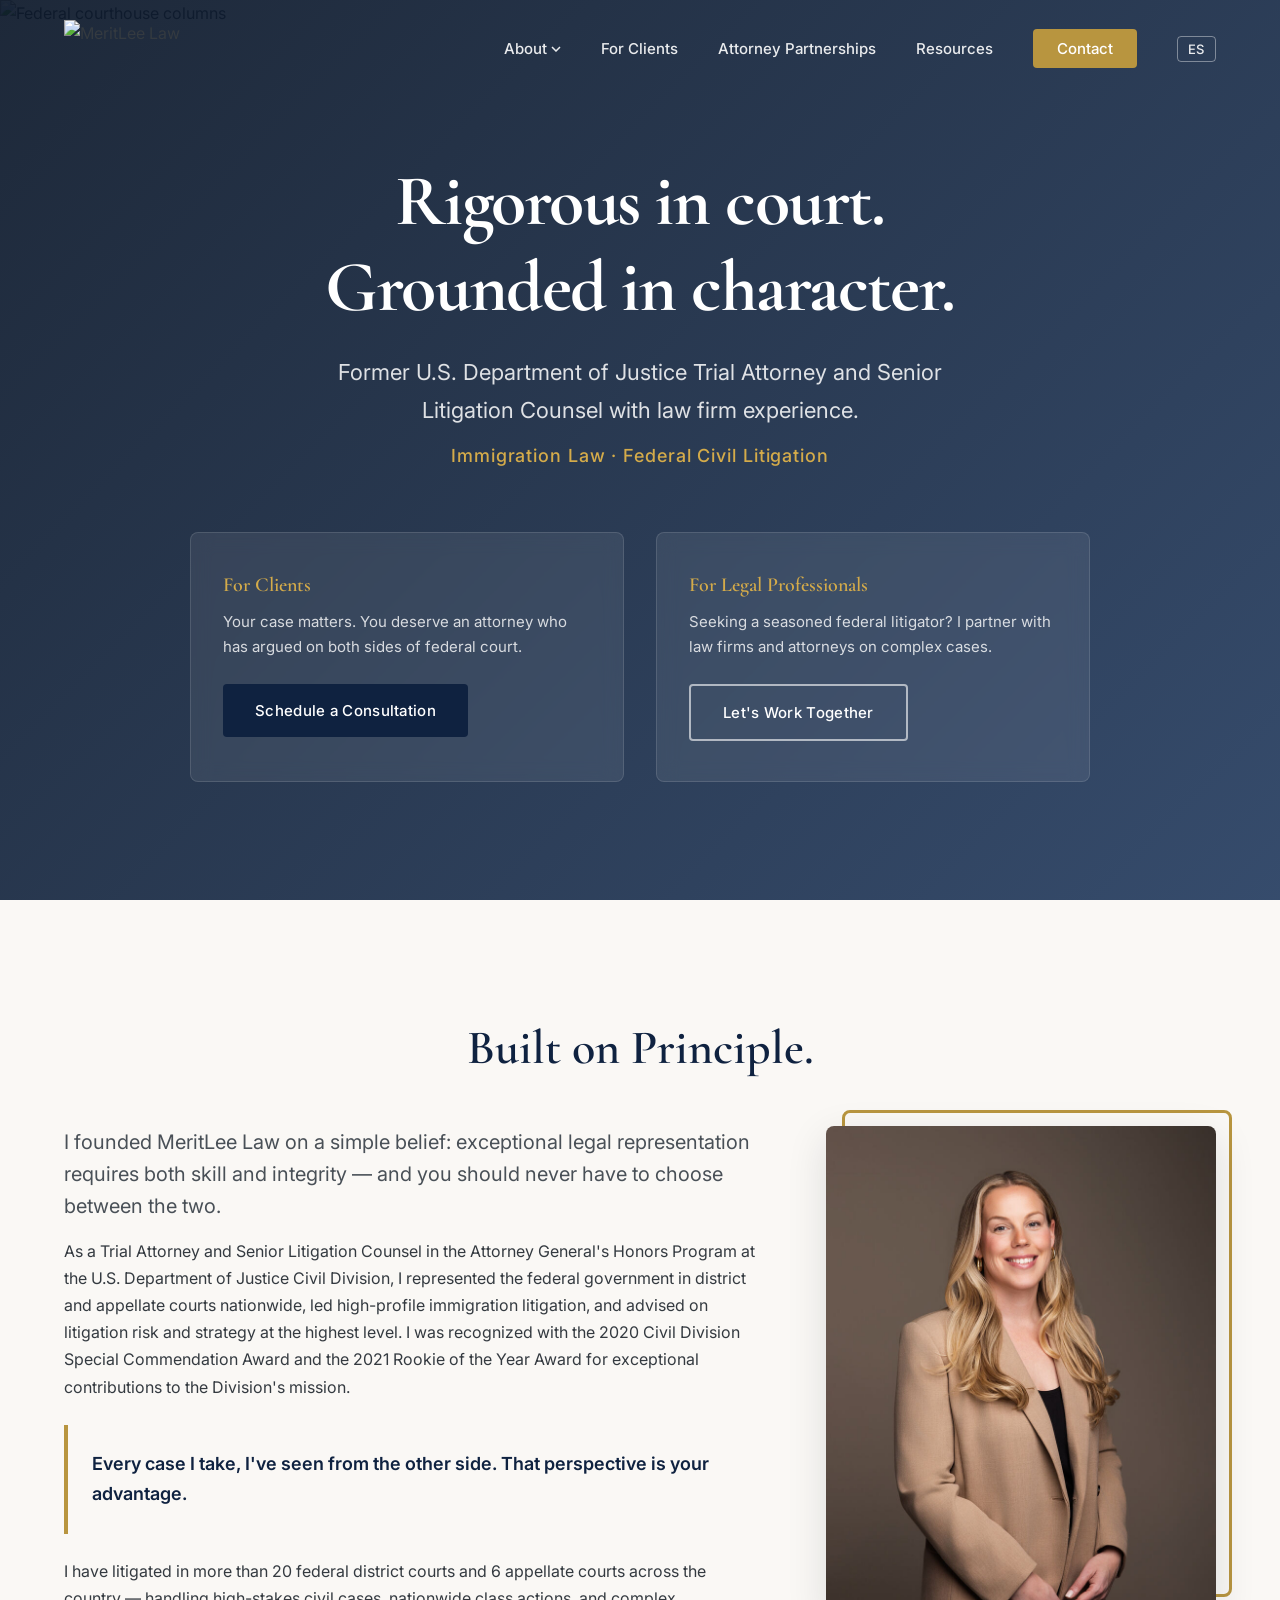
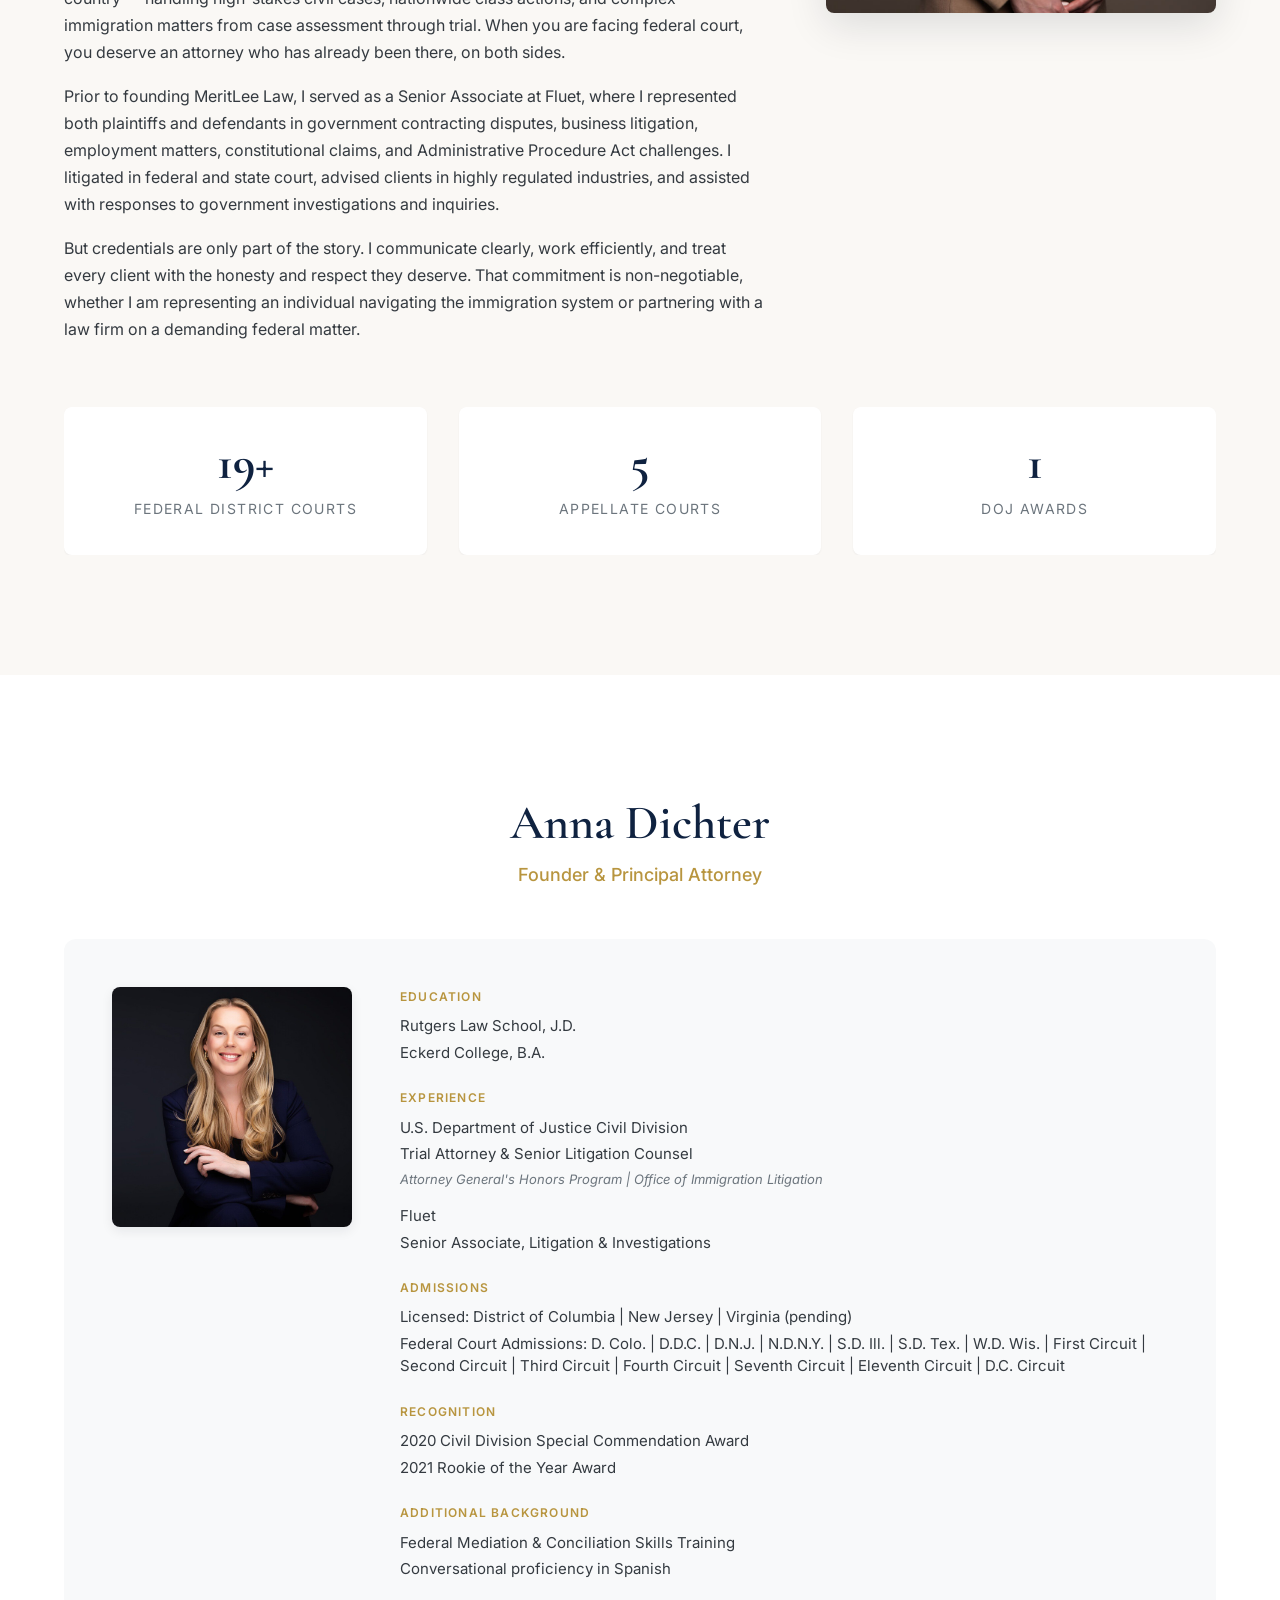
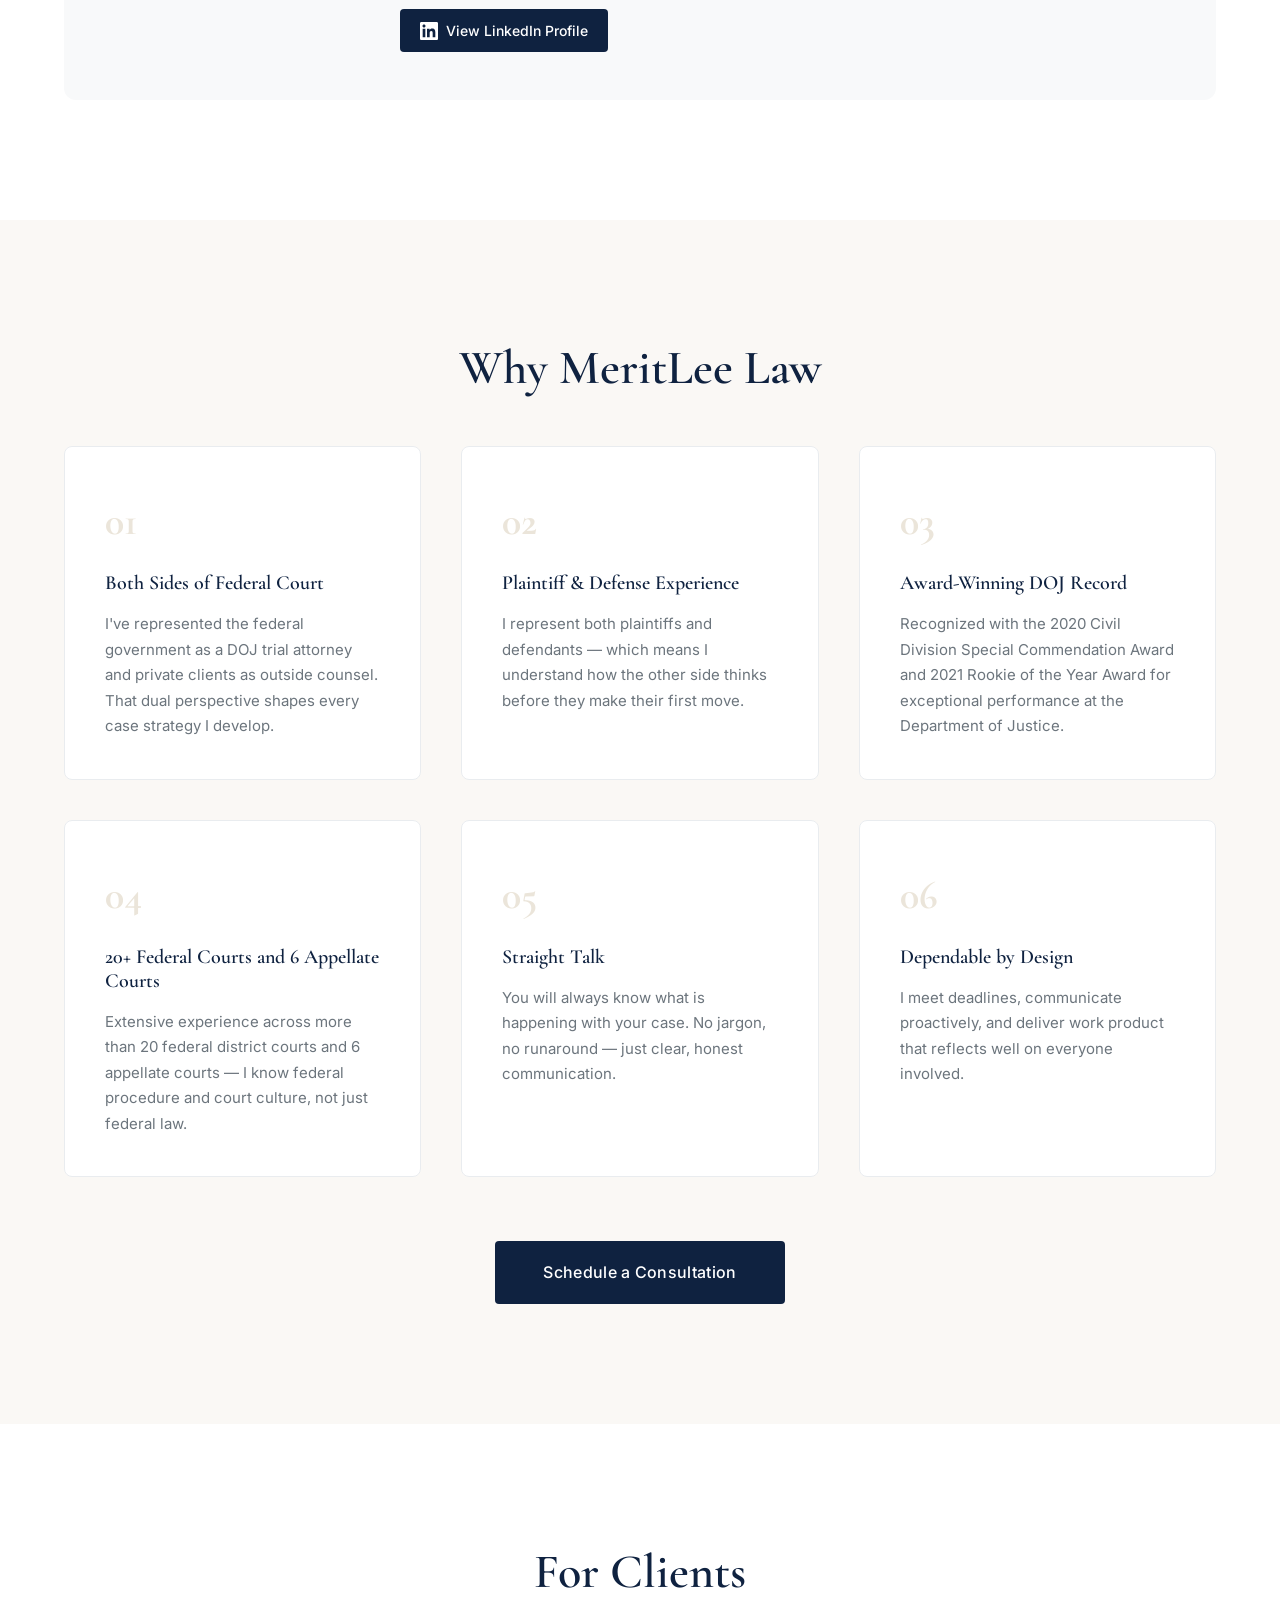
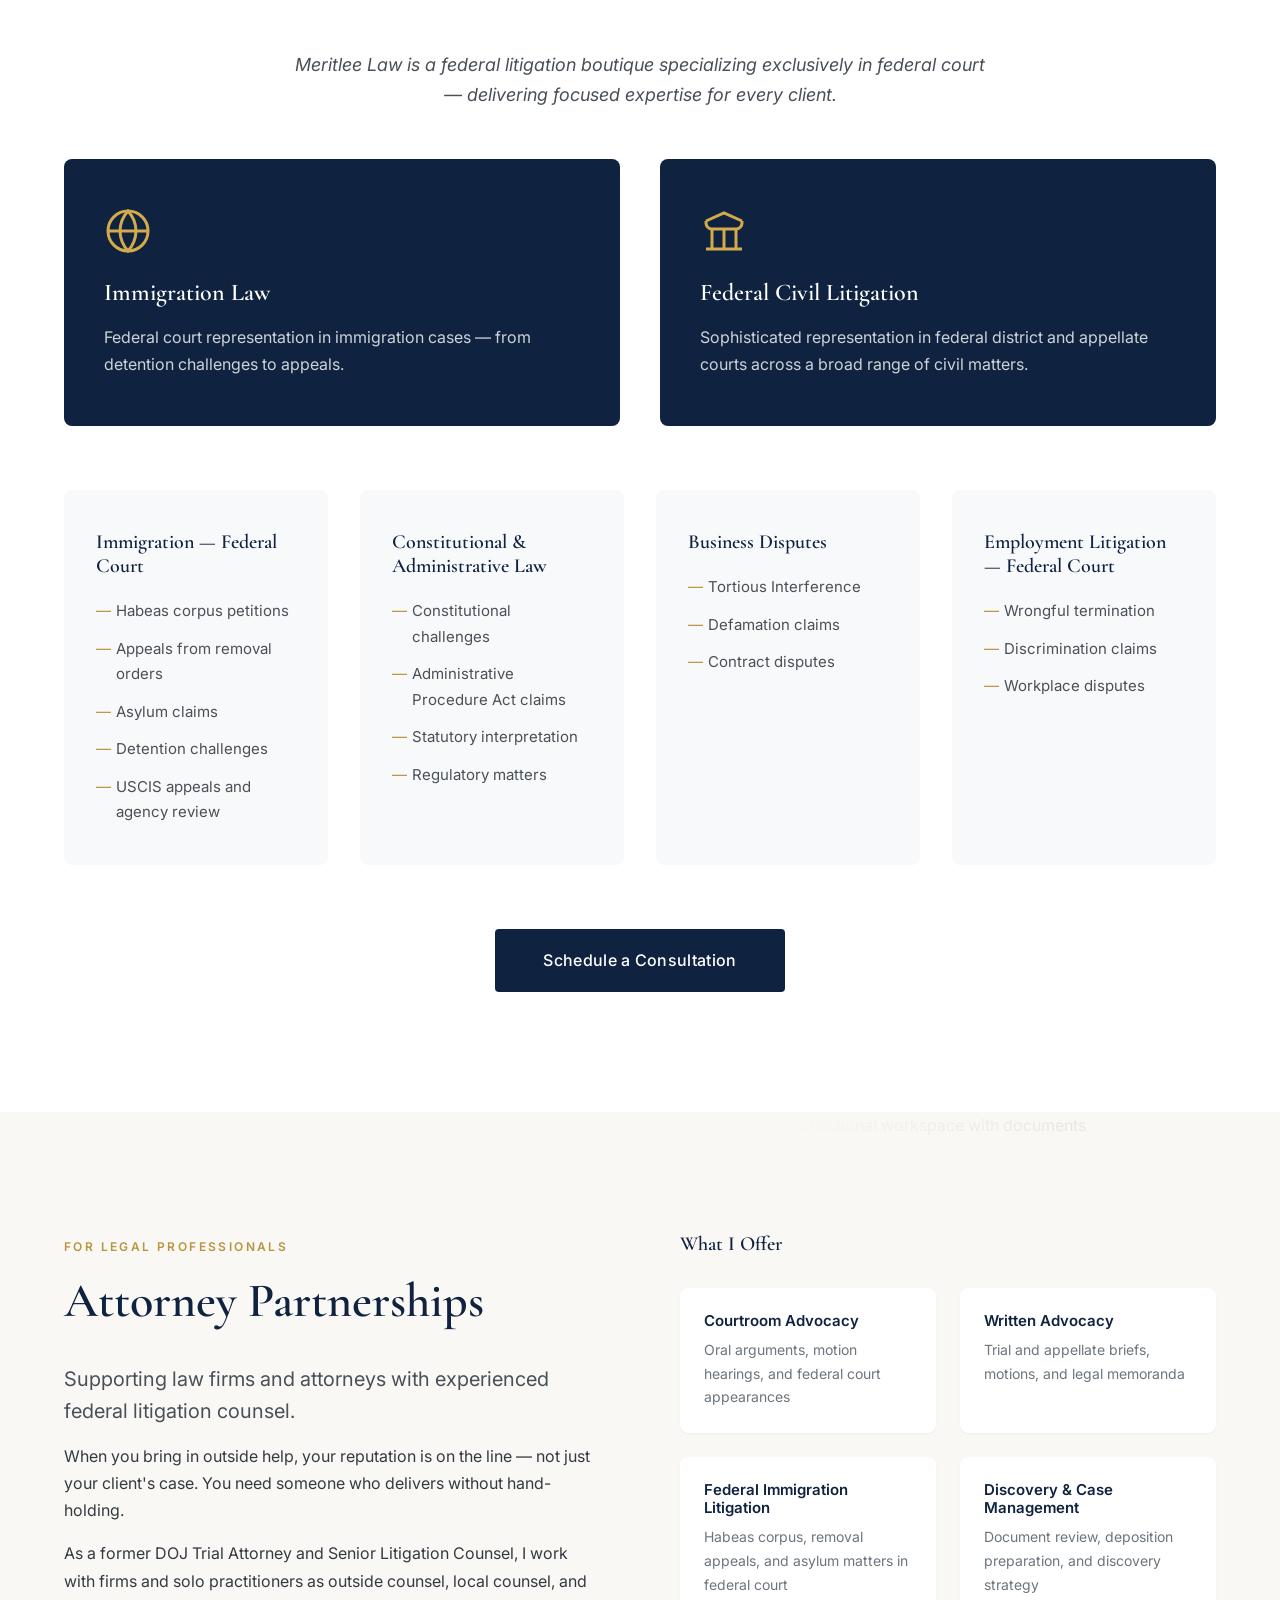
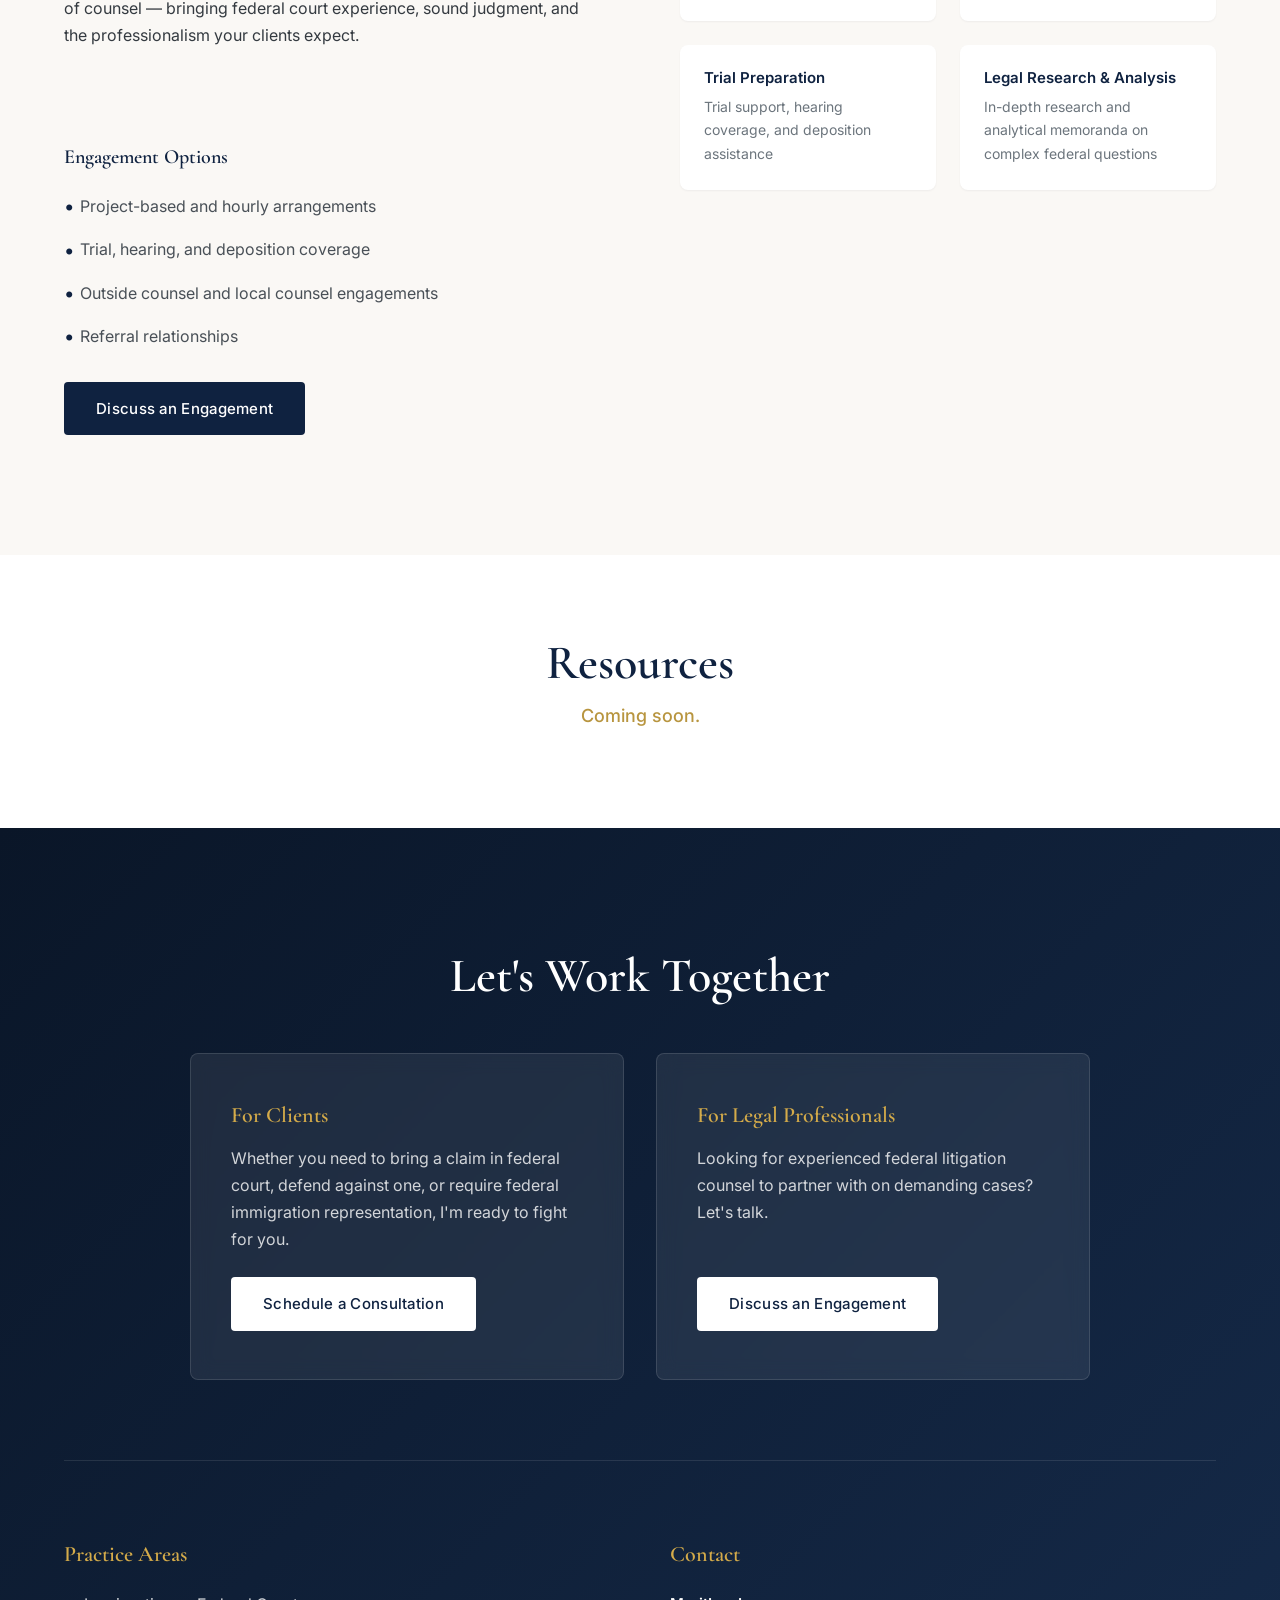
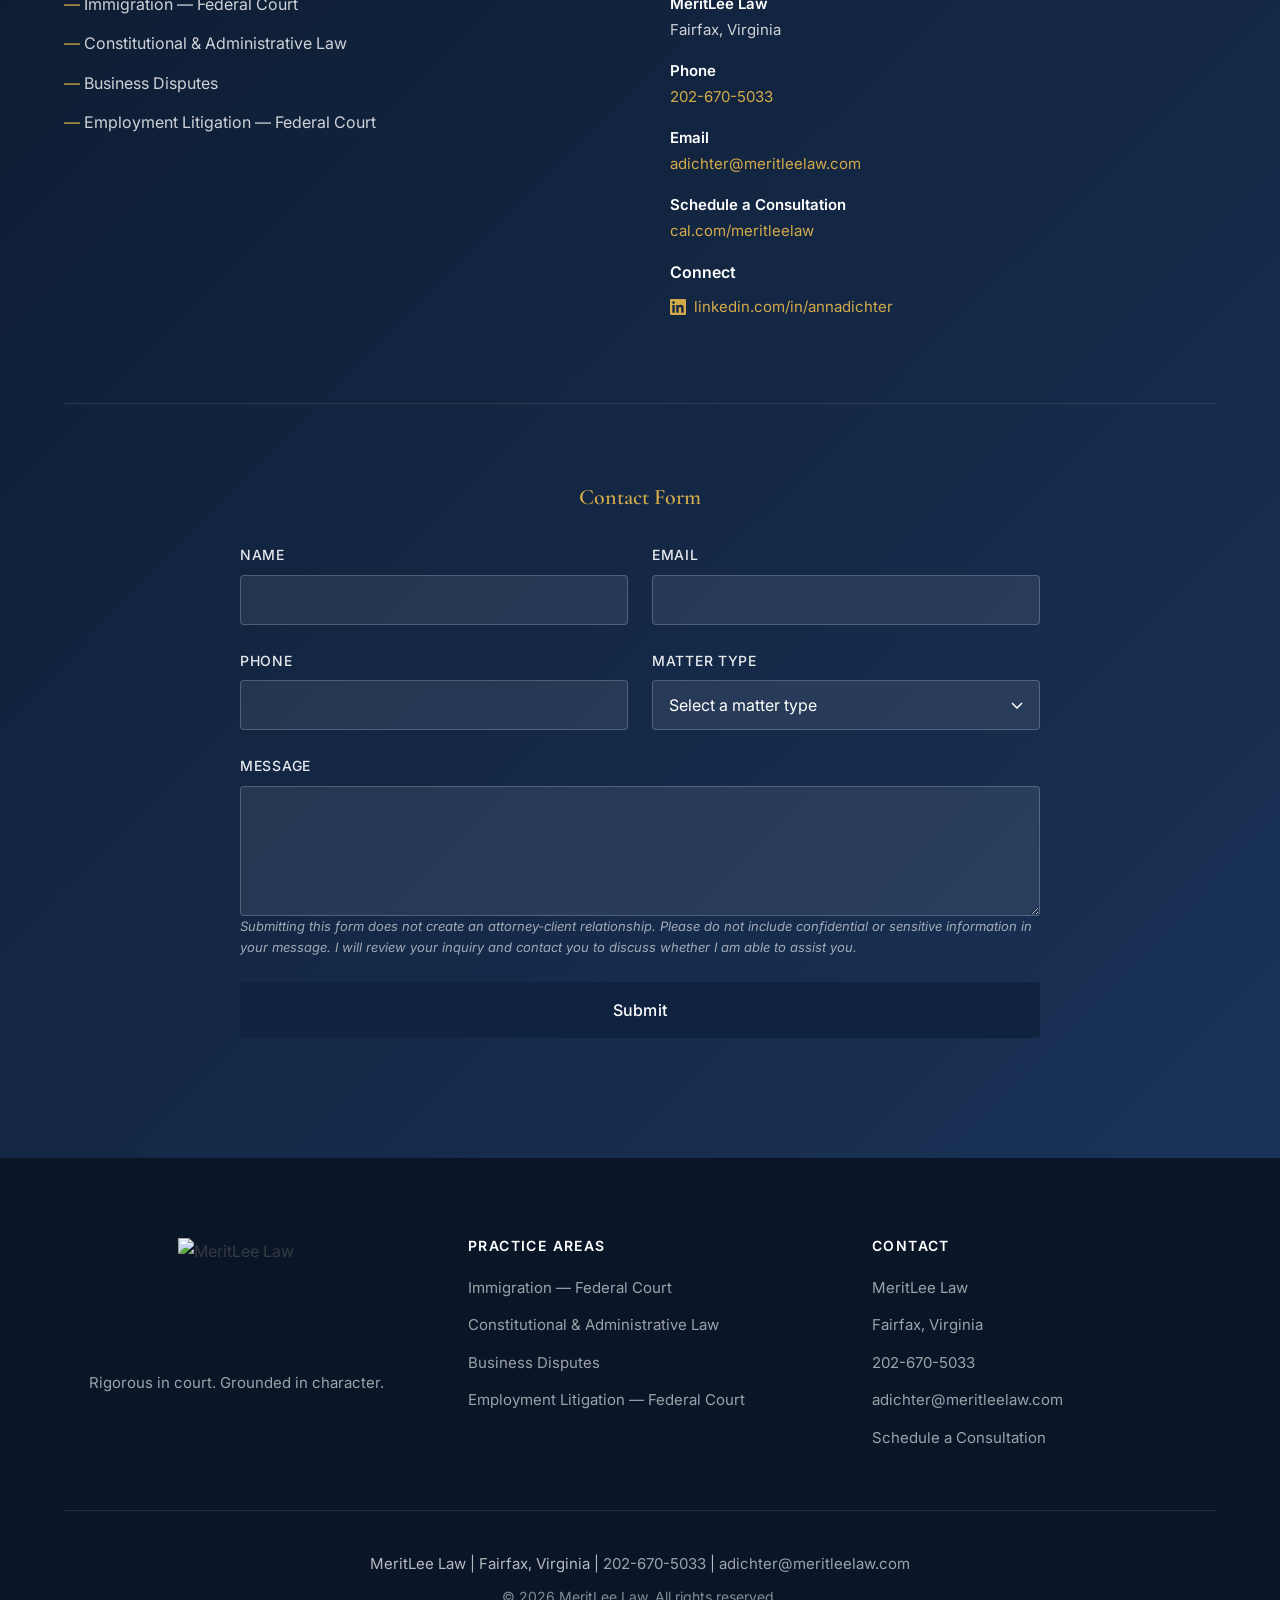
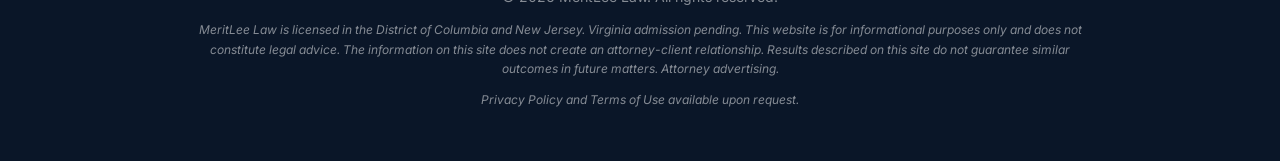
==== index.html @ 4c61fff7 "Merge pull request #5 from bendichter/spanish-translation Add Spanish translation page and language " ====
<!DOCTYPE html>
<html lang="en">
<head>
    <meta charset="UTF-8">
    <meta name="viewport" content="width=device-width, initial-scale=1.0">
    <title>MeritLee Law | Former DOJ Attorney | Federal Litigation</title>
    <meta name="description" content="Former DOJ trial attorney providing federal litigation and immigration law representation. MeritLee Law — rigorous in court, grounded in character.">
    <link rel="preconnect" href="https://fonts.googleapis.com">
    <link rel="preconnect" href="https://fonts.gstatic.com" crossorigin>
    <link href="https://fonts.googleapis.com/css2?family=Bodoni+Moda:opsz,wght@6..96,400;6..96,500;6..96,600&family=Cormorant+Garamond:wght@400;500;600;700&family=Inter:wght@300;400;500;600&display=swap" rel="stylesheet">
    <link rel="icon" type="image/svg+xml" href="favicon.svg">
    <link rel="stylesheet" href="styles.css">
</head>
<body>
    <!-- Navigation -->
    <nav class="nav" id="nav">
        <div class="nav-container">
            <a href="#" class="logo">
                <img src="images/logo-white.png" alt="MeritLee Law" class="logo-img logo-img-white">
                <img src="images/logo-color.png" alt="MeritLee Law" class="logo-img logo-img-color">
            </a>
            <button class="nav-toggle" id="nav-toggle" aria-label="Toggle navigation">
                <span></span>
                <span></span>
                <span></span>
            </button>
            <ul class="nav-menu" id="nav-menu">
                <li class="nav-dropdown">
                    <a href="#about" class="nav-dropdown-trigger">About <svg class="dropdown-arrow" viewBox="0 0 10 6" width="10" height="6"><path d="M1 1l4 4 4-4" stroke="currentColor" fill="none" stroke-width="1.5"/></svg></a>
                    <ul class="nav-dropdown-menu">
                        <li><a href="#anna-dichter">Anna Dichter</a></li>
                        <li><a href="#why-us">Why MeritLee Law</a></li>
                    </ul>
                </li>
                <li><a href="#services">For Clients</a></li>
                <li><a href="#contract">Attorney Partnerships</a></li>
                <li><a href="#resources">Resources</a></li>
                <li><a href="#contact" class="nav-cta">Contact</a></li>
                <li class="lang-toggle"><a href="/es/" class="lang-link">ES</a></li>
            </ul>
        </div>
    </nav>

    <!-- Hero Section -->
    <header class="hero">
        <div class="hero-bg">
            <img src="https://images.unsplash.com/photo-1589829545856-d10d557cf95f?auto=format&fit=crop&w=1920&q=80" alt="Federal courthouse columns" class="hero-image">
        </div>
        <div class="hero-content">
            <h1 class="hero-title">Rigorous in court.<br>Grounded in character.</h1>
            <p class="hero-subtitle">Former U.S. Department of Justice Trial Attorney and Senior Litigation Counsel with law firm experience.</p>
            <p class="hero-practice-areas">Immigration Law &middot; Federal Civil Litigation</p>
            <div class="hero-cards">
                <div class="hero-card">
                    <h3>For Clients</h3>
                    <p>Your case matters. You deserve an attorney who has argued on both sides of federal court.</p>
                    <a href="https://cal.com/meritleelaw" class="btn btn-primary" target="_blank" rel="noopener noreferrer">Schedule a Consultation</a>
                </div>
                <div class="hero-card">
                    <h3>For Legal Professionals</h3>
                    <p>Seeking a seasoned federal litigator? I partner with law firms and attorneys on complex cases.</p>
                    <a href="#contract" class="btn btn-secondary hero-btn-secondary">Let's Work Together</a>
                </div>
            </div>
        </div>
    </header>

    <!-- About Section -->
    <section class="section about" id="about">
        <div class="container">
            <div class="section-header">
                <h2 class="section-title">Built on Principle.</h2>
            </div>
            <div class="about-content about-content-new">
                <div class="about-text">
                    <p class="lead">I founded MeritLee Law on a simple belief: exceptional legal representation requires both skill and integrity &mdash; and you should never have to choose between the two.</p>
                    <p>As a Trial Attorney and Senior Litigation Counsel in the Attorney General's Honors Program at the U.S. Department of Justice Civil Division, I represented the federal government in district and appellate courts nationwide, led high-profile immigration litigation, and advised on litigation risk and strategy at the highest level. I was recognized with the 2020 Civil Division Special Commendation Award and the 2021 Rookie of the Year Award for exceptional contributions to the Division's mission.</p>
                    <p class="about-highlight"><strong>Every case I take, I've seen from the other side. That perspective is your advantage.</strong></p>
                    <p>I have litigated in more than 20 federal district courts and 6 appellate courts across the country &mdash; handling high-stakes civil cases, nationwide class actions, and complex immigration matters from case assessment through trial. When you are facing federal court, you deserve an attorney who has already been there, on both sides.</p>
                    <p>Prior to founding MeritLee Law, I served as a Senior Associate at Fluet, where I represented both plaintiffs and defendants in government contracting disputes, business litigation, employment matters, constitutional claims, and Administrative Procedure Act challenges. I litigated in federal and state court, advised clients in highly regulated industries, and assisted with responses to government investigations and inquiries.</p>
                    <p>But credentials are only part of the story. I communicate clearly, work efficiently, and treat every client with the honesty and respect they deserve. That commitment is non-negotiable, whether I am representing an individual navigating the immigration system or partnering with a law firm on a demanding federal matter.</p>
                </div>
                <div class="about-sidebar">
                    <div class="about-photo">
                        <img src="images/anna-tan-suit.jpg" alt="Anna Dichter">
                    </div>
                </div>
            </div>
            <div class="about-stats">
                <div class="stat">
                    <span class="stat-number">20+</span>
                    <span class="stat-label">Federal District Courts</span>
                </div>
                <div class="stat">
                    <span class="stat-number">6</span>
                    <span class="stat-label">Appellate Courts</span>
                </div>
                <div class="stat">
                    <span class="stat-number">2</span>
                    <span class="stat-label">DOJ Awards</span>
                </div>
            </div>
        </div>
    </section>

    <!-- Anna Dichter Section -->
    <section class="section attorneys" id="anna-dichter">
        <div class="container">
            <div class="section-header">
                <h2 class="section-title">Anna Dichter</h2>
                <p class="section-subtitle">Founder &amp; Principal Attorney</p>
            </div>
            <div class="attorneys-grid">
                <div class="attorney-card">
                    <div class="attorney-image">
                        <img src="images/anna-dichter.jpg" alt="Anna Dichter">
                    </div>
                    <div class="attorney-info">
                        <div class="attorney-credentials">
                            <div class="credential credential-wide">
                                <span class="credential-label">Education</span>
                                <span class="credential-value">Rutgers Law School, J.D.</span>
                                <span class="credential-value">Eckerd College, B.A.</span>
                            </div>
                            <div class="credential credential-wide">
                                <span class="credential-label">Experience</span>
                                <span class="credential-value">U.S. Department of Justice Civil Division</span>
                                <span class="credential-value">Trial Attorney &amp; Senior Litigation Counsel</span>
                                <span class="credential-value credential-sub">Attorney General's Honors Program | Office of Immigration Litigation</span>
                                <span class="credential-value" style="margin-top: 12px;">Fluet</span>
                                <span class="credential-value">Senior Associate, Litigation &amp; Investigations</span>
                            </div>
                            <div class="credential credential-wide">
                                <span class="credential-label">Admissions</span>
                                <span class="credential-value">Licensed: District of Columbia | New Jersey | Virginia (pending)</span>
                                <span class="credential-value">Federal Court Admissions: D. Colo. | D.D.C. | D.N.J. | N.D.N.Y. | S.D. Ill. | S.D. Tex. | W.D. Wis. | First Circuit | Second Circuit | Third Circuit | Fourth Circuit | Seventh Circuit | Eleventh Circuit | D.C. Circuit</span>
                            </div>
                            <div class="credential credential-wide">
                                <span class="credential-label">Recognition</span>
                                <span class="credential-value">2020 Civil Division Special Commendation Award</span>
                                <span class="credential-value">2021 Rookie of the Year Award</span>
                            </div>
                            <div class="credential credential-wide">
                                <span class="credential-label">Additional Background</span>
                                <span class="credential-value">Federal Mediation &amp; Conciliation Skills Training</span>
                                <span class="credential-value">Conversational proficiency in Spanish</span>
                            </div>
                        </div>
                        <a href="https://www.linkedin.com/in/anna-dichter-69ab863a/" target="_blank" rel="noopener noreferrer" class="attorney-linkedin">
                            <svg viewBox="0 0 24 24" fill="currentColor" width="20" height="20">
                                <path d="M20.447 20.452h-3.554v-5.569c0-1.328-.027-3.037-1.852-3.037-1.853 0-2.136 1.445-2.136 2.939v5.667H9.351V9h3.414v1.561h.046c.477-.9 1.637-1.85 3.37-1.85 3.601 0 4.267 2.37 4.267 5.455v6.286zM5.337 7.433c-1.144 0-2.063-.926-2.063-2.065 0-1.138.92-2.063 2.063-2.063 1.14 0 2.064.925 2.064 2.063 0 1.139-.925 2.065-2.064 2.065zm1.782 13.019H3.555V9h3.564v11.452zM22.225 0H1.771C.792 0 0 .774 0 1.729v20.542C0 23.227.792 24 1.771 24h20.451C23.2 24 24 23.227 24 22.271V1.729C24 .774 23.2 0 22.222 0h.003z"/>
                            </svg>
                            View LinkedIn Profile
                        </a>
                    </div>
                </div>
            </div>
        </div>
    </section>

    <!-- Why MeritLee Law Section -->
    <section class="section why-us" id="why-us">
        <div class="container">
            <div class="section-header">
                <h2 class="section-title">Why MeritLee Law</h2>
            </div>
            <div class="why-grid">
                <div class="why-card">
                    <div class="why-number">01</div>
                    <h3>Both Sides of Federal Court</h3>
                    <p>I've represented the federal government as a DOJ trial attorney and private clients as outside counsel. That dual perspective shapes every case strategy I develop.</p>
                </div>
                <div class="why-card">
                    <div class="why-number">02</div>
                    <h3>Plaintiff &amp; Defense Experience</h3>
                    <p>I represent both plaintiffs and defendants &mdash; which means I understand how the other side thinks before they make their first move.</p>
                </div>
                <div class="why-card">
                    <div class="why-number">03</div>
                    <h3>Award-Winning DOJ Record</h3>
                    <p>Recognized with the 2020 Civil Division Special Commendation Award and 2021 Rookie of the Year Award for exceptional performance at the Department of Justice.</p>
                </div>
                <div class="why-card">
                    <div class="why-number">04</div>
                    <h3>20+ Federal Courts and 6 Appellate Courts</h3>
                    <p>Extensive experience across more than 20 federal district courts and 6 appellate courts &mdash; I know federal procedure and court culture, not just federal law.</p>
                </div>
                <div class="why-card">
                    <div class="why-number">05</div>
                    <h3>Straight Talk</h3>
                    <p>You will always know what is happening with your case. No jargon, no runaround &mdash; just clear, honest communication.</p>
                </div>
                <div class="why-card">
                    <div class="why-number">06</div>
                    <h3>Dependable by Design</h3>
                    <p>I meet deadlines, communicate proactively, and deliver work product that reflects well on everyone involved.</p>
                </div>
            </div>
            <div class="why-cta">
                <a href="https://cal.com/meritleelaw" class="btn btn-primary btn-large" target="_blank" rel="noopener noreferrer">Schedule a Consultation</a>
            </div>
        </div>
    </section>

    <!-- For Clients (Services) Section -->
    <section class="section services" id="services">
        <div class="container">
            <div class="section-header">
                <h2 class="section-title">For Clients</h2>
            </div>

            <p class="services-description">Meritlee Law is a federal litigation boutique specializing exclusively in federal court — delivering focused expertise for every client.</p>

            <div class="services-intro">
                <div class="service-main">
                    <div class="service-icon">
                        <svg viewBox="0 0 24 24" fill="none" stroke="currentColor" stroke-width="1.5">
                            <circle cx="12" cy="12" r="10"/>
                            <path d="M2 12h20M12 2a15.3 15.3 0 014 10 15.3 15.3 0 01-4 10 15.3 15.3 0 01-4-10 15.3 15.3 0 014-10z"/>
                        </svg>
                    </div>
                    <h3>Immigration Law</h3>
                    <p>Federal court representation in immigration cases — from detention challenges to appeals.</p>
                </div>
                <div class="service-main">
                    <div class="service-icon">
                        <svg viewBox="0 0 24 24" fill="none" stroke="currentColor" stroke-width="1.5">
                            <path d="M3 21h18M3 7v1a3 3 0 003 3h12a3 3 0 003-3V7M6 21V11M18 21V11M12 21V11"/>
                            <path d="M3 7l9-4 9 4"/>
                        </svg>
                    </div>
                    <h3>Federal Civil Litigation</h3>
                    <p>Sophisticated representation in federal district and appellate courts across a broad range of civil matters.</p>
                </div>
            </div>

            <div class="services-grid">
                <div class="service-card">
                    <h3>Immigration &mdash; Federal Court</h3>
                    <ul class="service-list">
                        <li>Habeas corpus petitions</li>
                        <li>Appeals from removal orders</li>
                        <li>Asylum claims</li>
                        <li>Detention challenges</li>
                        <li>USCIS appeals and agency review</li>
                    </ul>
                </div>
                <div class="service-card">
                    <h3>Constitutional &amp; Administrative Law</h3>
                    <ul class="service-list">
                        <li>Constitutional challenges</li>
                        <li>Administrative Procedure Act claims</li>
                        <li>Statutory interpretation</li>
                        <li>Regulatory matters</li>
                    </ul>
                </div>
                <div class="service-card">
                    <h3>Business Disputes</h3>
                    <ul class="service-list">
                        <li>Tortious Interference</li>
                        <li>Defamation claims</li>
                        <li>Contract disputes</li>
                    </ul>
                </div>
                <div class="service-card">
                    <h3>Employment Litigation &mdash; Federal Court</h3>
                    <ul class="service-list">
                        <li>Wrongful termination</li>
                        <li>Discrimination claims</li>
                        <li>Workplace disputes</li>
                    </ul>
                </div>
            </div>
            <div class="services-cta">
                <a href="https://cal.com/meritleelaw" class="btn btn-primary btn-large" target="_blank" rel="noopener noreferrer">Schedule a Consultation</a>
            </div>
        </div>
    </section>

    <!-- Attorney Partnerships Section -->
    <section class="section contract" id="contract">
        <div class="contract-bg">
            <img src="https://images.unsplash.com/photo-1450101499163-c8848c66ca85?auto=format&fit=crop&w=1920&q=80" alt="Professional workspace with documents">
        </div>
        <div class="container">
            <div class="contract-layout">
                <div class="contract-intro">
                    <span class="section-label">For Legal Professionals</span>
                    <h2 class="section-title">Attorney Partnerships</h2>
                    <p class="lead">Supporting law firms and attorneys with experienced federal litigation counsel.</p>
                    <p>When you bring in outside help, your reputation is on the line &mdash; not just your client's case. You need someone who delivers without hand-holding.</p>
                    <p>As a former DOJ Trial Attorney and Senior Litigation Counsel, I work with firms and solo practitioners as outside counsel, local counsel, and of counsel &mdash; bringing federal court experience, sound judgment, and the professionalism your clients expect.</p>
                </div>
                <div class="contract-services">
                    <h3>What I Offer</h3>
                    <div class="contract-grid">
                        <div class="contract-item">
                            <h4>Courtroom Advocacy</h4>
                            <p>Oral arguments, motion hearings, and federal court appearances</p>
                        </div>
                        <div class="contract-item">
                            <h4>Written Advocacy</h4>
                            <p>Trial and appellate briefs, motions, and legal memoranda</p>
                        </div>
                        <div class="contract-item">
                            <h4>Federal Immigration Litigation</h4>
                            <p>Habeas corpus, removal appeals, and asylum matters in federal court</p>
                        </div>
                        <div class="contract-item">
                            <h4>Discovery &amp; Case Management</h4>
                            <p>Document review, deposition preparation, and discovery strategy</p>
                        </div>
                        <div class="contract-item">
                            <h4>Trial Preparation</h4>
                            <p>Trial support, hearing coverage, and deposition assistance</p>
                        </div>
                        <div class="contract-item">
                            <h4>Legal Research &amp; Analysis</h4>
                            <p>In-depth research and analytical memoranda on complex federal questions</p>
                        </div>
                    </div>
                </div>
                <div class="contract-arrangements">
                    <h3>Engagement Options</h3>
                    <ul class="arrangement-list arrangement-bullets">
                        <li>Project-based and hourly arrangements</li>
                        <li>Trial, hearing, and deposition coverage</li>
                        <li>Outside counsel and local counsel engagements</li>
                        <li>Referral relationships</li>
                    </ul>
                    <a href="#contact-form" class="btn btn-primary">Discuss an Engagement</a>
                </div>
            </div>
        </div>
    </section>

    <!-- Resources Section (Placeholder) -->
    <section class="section resources" id="resources">
        <div class="container">
            <div class="section-header">
                <h2 class="section-title">Resources</h2>
                <p class="section-subtitle">Coming soon.</p>
            </div>
        </div>
    </section>

    <!-- Let's Work Together / Contact Section -->
    <section class="section cta" id="contact">
        <div class="container">
            <div class="cta-content">
                <h2>Let's Work Together</h2>
                <div class="cta-cards">
                    <div class="cta-card">
                        <h3>For Clients</h3>
                        <p>Whether you need to bring a claim in federal court, defend against one, or require federal immigration representation, I'm ready to fight for you.</p>
                        <a href="https://cal.com/meritleelaw" class="btn btn-white" target="_blank" rel="noopener noreferrer">Schedule a Consultation</a>
                    </div>
                    <div class="cta-card">
                        <h3>For Legal Professionals</h3>
                        <p>Looking for experienced federal litigation counsel to partner with on demanding cases? Let's talk.</p>
                        <a href="#contact-form" class="btn btn-white">Discuss an Engagement</a>
                    </div>
                </div>
            </div>

            <div class="contact-info-section">
                <div class="contact-practice-areas">
                    <h3>Practice Areas</h3>
                    <ul>
                        <li>Immigration &mdash; Federal Court</li>
                        <li>Constitutional &amp; Administrative Law</li>
                        <li>Business Disputes</li>
                        <li>Employment Litigation &mdash; Federal Court</li>
                    </ul>
                </div>
                <div class="contact-details">
                    <h3>Contact</h3>
                    <p><strong>MeritLee Law</strong><br>Fairfax, Virginia</p>
                    <p><strong>Phone</strong><br><a href="tel:2026705033">202-670-5033</a></p>
                    <p><strong>Email</strong><br><a href="mailto:adichter@meritleelaw.com">adichter@meritleelaw.com</a></p>
                    <p><strong>Schedule a Consultation</strong><br><a href="https://cal.com/meritleelaw" target="_blank" rel="noopener noreferrer">cal.com/meritleelaw</a></p>
                    <div class="contact-social">
                        <strong>Connect</strong>
                        <a href="https://www.linkedin.com/in/annadichter" target="_blank" rel="noopener noreferrer" class="social-link">
                            <svg viewBox="0 0 24 24" fill="currentColor" width="16" height="16">
                                <path d="M20.447 20.452h-3.554v-5.569c0-1.328-.027-3.037-1.852-3.037-1.853 0-2.136 1.445-2.136 2.939v5.667H9.351V9h3.414v1.561h.046c.477-.9 1.637-1.85 3.37-1.85 3.601 0 4.267 2.37 4.267 5.455v6.286zM5.337 7.433c-1.144 0-2.063-.926-2.063-2.065 0-1.138.92-2.063 2.063-2.063 1.14 0 2.064.925 2.064 2.063 0 1.139-.925 2.065-2.064 2.065zm1.782 13.019H3.555V9h3.564v11.452zM22.225 0H1.771C.792 0 0 .774 0 1.729v20.542C0 23.227.792 24 1.771 24h20.451C23.2 24 24 23.227 24 22.271V1.729C24 .774 23.2 0 22.222 0h.003z"/>
                            </svg>
                            linkedin.com/in/annadichter
                        </a>
                    </div>
                </div>
            </div>

            <!-- Contact Form -->
            <div class="contact-form-wrapper" id="contact-form">
                <h3>Contact Form</h3>
                <form id="contact-form-el" class="contact-form" novalidate>
                    <div class="form-row">
                        <div class="form-group">
                            <label for="form-name">Name</label>
                            <input type="text" id="form-name" name="name" required>
                        </div>
                        <div class="form-group">
                            <label for="form-email">Email</label>
                            <input type="email" id="form-email" name="email" required>
                        </div>
                    </div>
                    <div class="form-row">
                        <div class="form-group">
                            <label for="form-phone">Phone</label>
                            <input type="tel" id="form-phone" name="phone">
                        </div>
                        <div class="form-group">
                            <label for="form-matter">Matter Type</label>
                            <select id="form-matter" name="matter_type" required>
                                <option value="" disabled selected>Select a matter type</option>
                                <option value="client">Client Representation</option>
                                <option value="attorney">Attorney Partnership</option>
                                <option value="other">Other</option>
                            </select>
                        </div>
                    </div>
                    <div class="form-group">
                        <label for="form-message">Message</label>
                        <textarea id="form-message" name="message" rows="5"></textarea>
                    </div>
                    <p class="form-disclaimer">Submitting this form does not create an attorney-client relationship. Please do not include confidential or sensitive information in your message. I will review your inquiry and contact you to discuss whether I am able to assist you.</p>
                    <button type="submit" class="btn btn-primary btn-large">Submit</button>
                </form>
            </div>
        </div>
    </section>

    <!-- Thank You Page -->
    <div class="thank-you-overlay" id="thank-you">
        <div class="thank-you-content">
            <div class="logo thank-you-logo">
                <img src="images/logo-footer.png" alt="MeritLee Law" class="logo-img-footer">
            </div>
            <div class="thank-you-icon">
                <svg viewBox="0 0 24 24" fill="none" stroke="currentColor" stroke-width="2" width="48" height="48">
                    <path d="M20 6L9 17l-5-5"/>
                </svg>
            </div>
            <h2>Thank You</h2>
            <p>Your message has been received. I will review your inquiry and contact you to discuss whether I am able to assist you.</p>
            <p class="thank-you-sub">You can expect to hear back within one to two business days.</p>
            <button class="btn btn-primary" id="thank-you-close">Return to Site</button>
        </div>
    </div>

    <!-- Footer -->
    <footer class="footer">
        <div class="container">
            <div class="footer-content">
                <div class="footer-brand">
                    <div class="logo logo-footer">
                        <img src="images/logo-footer.png" alt="MeritLee Law" class="logo-img-footer">
                    </div>
                    <p>Rigorous in court. Grounded in character.</p>
                </div>
                <div class="footer-links">
                    <div class="footer-col">
                        <h4>Practice Areas</h4>
                        <ul>
                            <li><a href="#services">Immigration &mdash; Federal Court</a></li>
                            <li><a href="#services">Constitutional &amp; Administrative Law</a></li>
                            <li><a href="#services">Business Disputes</a></li>
                            <li><a href="#services">Employment Litigation &mdash; Federal Court</a></li>
                        </ul>
                    </div>
                    <div class="footer-col">
                        <h4>Contact</h4>
                        <ul>
                            <li>MeritLee Law</li>
                            <li>Fairfax, Virginia</li>
                            <li><a href="tel:2026705033">202-670-5033</a></li>
                            <li><a href="mailto:adichter@meritleelaw.com">adichter@meritleelaw.com</a></li>
                            <li><a href="https://cal.com/meritleelaw" target="_blank" rel="noopener noreferrer">Schedule a Consultation</a></li>
                        </ul>
                    </div>
                </div>
            </div>
            <div class="footer-bottom">
                <p class="footer-contact-line">MeritLee Law | Fairfax, Virginia | <a href="tel:2026705033">202-670-5033</a> | <a href="mailto:adichter@meritleelaw.com">adichter@meritleelaw.com</a></p>
                <p>&copy; 2026 MeritLee Law. All rights reserved.</p>
                <p class="disclaimer">MeritLee Law is licensed in the District of Columbia and New Jersey. Virginia admission pending. This website is for informational purposes only and does not constitute legal advice. The information on this site does not create an attorney-client relationship. Results described on this site do not guarantee similar outcomes in future matters. Attorney advertising.</p>
                <p class="disclaimer">Privacy Policy and Terms of Use available upon request.</p>
            </div>
        </div>
    </footer>

    <script src="script.js"></script>
</body>
</html>
---- styles.css ----
/* ===================================
   MeritLee Law - Professional Law Firm Website
   Color Palette: Navy, Gold, Cream, White
   =================================== */

/* CSS Custom Properties */
:root {
    /* Colors */
    --navy-900: #0a1628;
    --navy-800: #0f2240;
    --navy-700: #1a3358;
    --navy-600: #264573;
    --navy-500: #34598d;
    --gold-500: #b8953f;
    --gold-400: #d4ab4a;
    --gold-300: #e5c56e;
    --cream-100: #faf8f5;
    --cream-200: #f5f1eb;
    --cream-300: #ebe5da;
    --white: #ffffff;
    --gray-100: #f8f9fa;
    --gray-200: #e9ecef;
    --gray-300: #dee2e6;
    --gray-400: #ced4da;
    --gray-500: #adb5bd;
    --gray-600: #6c757d;
    --gray-700: #495057;
    --gray-800: #343a40;
    --gray-900: #212529;

    /* Typography */
    --font-heading: 'Cormorant Garamond', Georgia, serif;
    --font-body: 'Inter', -apple-system, BlinkMacSystemFont, sans-serif;

    /* Spacing */
    --section-padding: 120px;
    --container-max: 1200px;
    --container-padding: 24px;

    /* Transitions */
    --transition-fast: 0.15s ease;
    --transition-base: 0.3s ease;
    --transition-slow: 0.5s ease;

    /* Shadows */
    --shadow-sm: 0 1px 2px rgba(10, 22, 40, 0.05);
    --shadow-md: 0 4px 12px rgba(10, 22, 40, 0.08);
    --shadow-lg: 0 12px 40px rgba(10, 22, 40, 0.12);
    --shadow-xl: 0 24px 60px rgba(10, 22, 40, 0.16);
}

/* Reset & Base */
*, *::before, *::after {
    box-sizing: border-box;
    margin: 0;
    padding: 0;
}

html {
    scroll-behavior: smooth;
    font-size: 16px;
}

body {
    font-family: var(--font-body);
    font-size: 1rem;
    line-height: 1.7;
    color: var(--gray-800);
    background-color: var(--white);
    -webkit-font-smoothing: antialiased;
    -moz-osx-font-smoothing: grayscale;
}

img {
    max-width: 100%;
    height: auto;
    display: block;
}

a {
    color: inherit;
    text-decoration: none;
    transition: color var(--transition-fast);
}

ul {
    list-style: none;
}

/* Typography */
h1, h2, h3, h4, h5, h6 {
    font-family: var(--font-heading);
    font-weight: 600;
    line-height: 1.2;
    color: var(--navy-800);
}

h1 { font-size: clamp(2.5rem, 5vw, 4rem); }
h2 { font-size: clamp(2rem, 4vw, 3rem); }
h3 { font-size: clamp(1.25rem, 2.5vw, 1.5rem); }
h4 { font-size: 1.125rem; }

p {
    margin-bottom: 1rem;
}

.lead {
    font-size: 1.25rem;
    line-height: 1.6;
    color: var(--gray-700);
}

strong {
    font-weight: 600;
    color: var(--navy-700);
}

/* Container */
.container {
    max-width: var(--container-max);
    margin: 0 auto;
    padding: 0 var(--container-padding);
}

/* Buttons */
.btn {
    display: inline-flex;
    align-items: center;
    justify-content: center;
    padding: 14px 32px;
    font-family: var(--font-body);
    font-size: 0.9375rem;
    font-weight: 500;
    letter-spacing: 0.02em;
    border: none;
    border-radius: 4px;
    cursor: pointer;
    transition: all var(--transition-base);
    text-align: center;
}

.btn-primary {
    background: var(--navy-800);
    color: var(--white);
}

.btn-primary:hover {
    background: var(--navy-700);
    transform: translateY(-2px);
    box-shadow: var(--shadow-md);
}

.btn-secondary {
    background: transparent;
    color: var(--navy-800);
    border: 2px solid var(--navy-800);
}

.btn-secondary:hover {
    background: var(--navy-800);
    color: var(--white);
}

.hero-btn-secondary {
    color: var(--white);
    border-color: rgba(255, 255, 255, 0.6);
}

.hero-btn-secondary:hover {
    background: var(--white);
    color: var(--navy-800);
    border-color: var(--white);
}

.btn-white {
    background: var(--white);
    color: var(--navy-800);
}

.btn-white:hover {
    background: var(--cream-100);
    transform: translateY(-2px);
    box-shadow: var(--shadow-md);
}

.btn-large {
    padding: 18px 48px;
    font-size: 1rem;
}

/* Navigation */
.nav {
    position: fixed;
    top: 0;
    left: 0;
    right: 0;
    z-index: 1000;
    padding: 20px 0;
    transition: all var(--transition-base);
}

.nav.scrolled {
    background: var(--white);
    box-shadow: var(--shadow-md);
    padding: 12px 0;
}

.nav-container {
    max-width: var(--container-max);
    margin: 0 auto;
    padding: 0 var(--container-padding);
    display: flex;
    align-items: center;
    justify-content: space-between;
}

/* Logo */
.logo {
    display: inline-flex;
    align-items: center;
}

.logo-img {
    height: 58px;
    width: auto;
    transition: opacity var(--transition-base);
}

.logo-img-white {
    display: block;
}

.logo-img-color {
    display: none;
}

.nav.scrolled .logo-img-white {
    display: none;
}

.nav.scrolled .logo-img-color {
    display: block;
}

/* Footer logo */
.logo-footer {
    margin-bottom: 12px;
}

.logo-img-footer {
    height: 120px;
    width: auto;
}

/* Thank you page logo */
.thank-you-logo {
    align-items: center;
}

.nav-menu {
    display: flex;
    align-items: center;
    gap: 40px;
}

.nav-menu a {
    font-size: 0.9375rem;
    font-weight: 500;
    color: rgba(255, 255, 255, 0.9);
    transition: color var(--transition-fast);
}

.nav.scrolled .nav-menu a {
    color: var(--gray-700);
}

.nav-menu a:hover {
    color: var(--gold-400);
}

.nav.scrolled .nav-menu a:hover {
    color: var(--navy-800);
}

.nav-cta {
    padding: 10px 24px;
    background: var(--gold-500);
    color: var(--white) !important;
    border-radius: 4px;
}

.nav-cta:hover {
    background: var(--gold-400) !important;
    color: var(--white) !important;
}

/* Nav Dropdown */
.nav-dropdown {
    position: relative;
}

.nav-dropdown-trigger {
    display: flex;
    align-items: center;
    gap: 4px;
}

.dropdown-arrow {
    transition: transform var(--transition-fast);
}

.nav-dropdown:hover .dropdown-arrow {
    transform: rotate(180deg);
}

.nav-dropdown-menu {
    position: absolute;
    top: 100%;
    left: 50%;
    transform: translateX(-50%);
    min-width: 200px;
    background: var(--white);
    border-radius: 8px;
    box-shadow: var(--shadow-lg);
    padding: 12px 0;
    opacity: 0;
    visibility: hidden;
    transition: all var(--transition-fast);
    margin-top: 12px;
}

.nav-dropdown:hover .nav-dropdown-menu {
    opacity: 1;
    visibility: visible;
    margin-top: 4px;
}

.nav-dropdown-menu li {
    padding: 0;
}

.nav-dropdown-menu a {
    display: block;
    padding: 10px 24px;
    font-size: 0.875rem;
    color: var(--gray-700) !important;
    transition: background var(--transition-fast), color var(--transition-fast);
    white-space: nowrap;
}

.nav-dropdown-menu a:hover {
    background: var(--cream-100);
    color: var(--navy-800) !important;
}

/* Language Toggle */
.lang-toggle .lang-link {
    border: 1px solid rgba(255, 255, 255, 0.4);
    border-radius: 4px;
    padding: 4px 10px;
    font-size: 0.8125rem;
    font-weight: 500;
    letter-spacing: 0.05em;
    color: rgba(255, 255, 255, 0.9);
    transition: border-color var(--transition-fast), color var(--transition-fast);
}

.nav.scrolled .lang-toggle .lang-link {
    border-color: var(--gray-300);
    color: var(--gray-700);
}

.lang-toggle .lang-link:hover {
    border-color: var(--gold-400);
    color: var(--gold-400);
}

.goog-te-banner-frame {
    display: none !important;
}

body {
    top: 0 !important;
}

.nav-toggle {
    display: none;
    flex-direction: column;
    gap: 5px;
    background: none;
    border: none;
    cursor: pointer;
    padding: 5px;
}

.nav-toggle span {
    width: 24px;
    height: 2px;
    background: var(--white);
    transition: all var(--transition-fast);
}

.nav.scrolled .nav-toggle span {
    background: var(--navy-800);
}

/* Hero Section */
.hero {
    position: relative;
    min-height: 100vh;
    display: flex;
    flex-direction: column;
    justify-content: center;
    padding: 120px 0 80px;
    overflow: hidden;
}

.hero-bg {
    position: absolute;
    inset: 0;
    z-index: -2;
    overflow: hidden;
}

.hero-bg::before {
    content: '';
    position: absolute;
    inset: 0;
    background: linear-gradient(135deg, rgba(10, 22, 40, 0.92) 0%, rgba(26, 51, 88, 0.88) 100%);
    z-index: 1;
}

.hero-image {
    position: absolute;
    width: 100%;
    height: 100%;
    object-fit: cover;
    object-position: center;
}

.hero-content {
    max-width: var(--container-max);
    margin: 0 auto;
    padding: 0 var(--container-padding);
    text-align: center;
}

.hero-title {
    font-size: clamp(2.75rem, 6vw, 4.5rem);
    font-weight: 700;
    color: var(--white);
    margin-bottom: 24px;
    letter-spacing: -0.02em;
}

.hero-subtitle {
    font-size: clamp(1.125rem, 2vw, 1.375rem);
    color: rgba(255, 255, 255, 0.85);
    max-width: 700px;
    margin: 0 auto 12px;
    line-height: 1.7;
}

.hero-practice-areas {
    font-size: clamp(1rem, 1.5vw, 1.125rem);
    color: var(--gold-400);
    font-weight: 500;
    letter-spacing: 0.05em;
    margin-bottom: 60px;
}

.hero-cards {
    display: grid;
    grid-template-columns: repeat(2, 1fr);
    gap: 32px;
    max-width: 900px;
    margin: 0 auto;
}

.hero-card {
    background: rgba(255, 255, 255, 0.08);
    backdrop-filter: blur(10px);
    border: 1px solid rgba(255, 255, 255, 0.12);
    border-radius: 8px;
    padding: 40px 32px;
    text-align: left;
    transition: all var(--transition-base);
}

.hero-card:hover {
    background: rgba(255, 255, 255, 0.12);
    transform: translateY(-4px);
}

.hero-card h3 {
    font-size: 1.25rem;
    color: var(--gold-400);
    margin-bottom: 12px;
}

.hero-card p {
    color: rgba(255, 255, 255, 0.8);
    margin-bottom: 24px;
    font-size: 0.9375rem;
}

.hero-scroll {
    position: absolute;
    bottom: 40px;
    left: 50%;
    transform: translateX(-50%);
    display: flex;
    flex-direction: column;
    align-items: center;
    gap: 12px;
}

.hero-scroll span {
    font-size: 0.75rem;
    text-transform: uppercase;
    letter-spacing: 0.15em;
    color: rgba(255, 255, 255, 0.5);
}

.scroll-indicator {
    width: 24px;
    height: 40px;
    border: 2px solid rgba(255, 255, 255, 0.3);
    border-radius: 12px;
    position: relative;
}

.scroll-indicator::before {
    content: '';
    position: absolute;
    top: 8px;
    left: 50%;
    transform: translateX(-50%);
    width: 4px;
    height: 8px;
    background: rgba(255, 255, 255, 0.5);
    border-radius: 2px;
    animation: scroll 2s ease-in-out infinite;
}

@keyframes scroll {
    0%, 100% { opacity: 1; transform: translateX(-50%) translateY(0); }
    50% { opacity: 0.5; transform: translateX(-50%) translateY(8px); }
}

/* Section Styles */
.section {
    padding: var(--section-padding) 0;
}

.section-header {
    text-align: center;
    margin-bottom: 48px;
}

.section-label {
    display: inline-block;
    font-size: 0.75rem;
    font-weight: 600;
    text-transform: uppercase;
    letter-spacing: 0.2em;
    color: var(--gold-500);
    margin-bottom: 16px;
}

.section-title {
    color: var(--navy-800);
}

.section-subtitle {
    font-family: var(--font-body);
    font-size: 1.125rem;
    color: var(--gold-500);
    font-weight: 500;
    margin-top: 8px;
}

/* About Section */
.about {
    background: var(--cream-100);
}

.about-content-new {
    display: grid;
    grid-template-columns: 1.8fr 1fr;
    gap: 60px;
    align-items: start;
}

.about-text p:last-child {
    margin-bottom: 0;
}

.about-highlight {
    font-size: 1.125rem;
    padding: 24px 0;
    border-left: 4px solid var(--gold-500);
    padding-left: 24px;
    margin: 24px 0;
}

.about-highlight strong {
    font-size: 1.125rem;
    color: var(--navy-800);
}

.about-sidebar {
    display: flex;
    flex-direction: column;
    gap: 32px;
    position: sticky;
    top: 120px;
}

.about-photo {
    position: relative;
}

.about-photo img {
    width: 100%;
    border-radius: 8px;
    box-shadow: var(--shadow-lg);
}
.about-photo::before {
    content: '';
    position: absolute;
    top: -16px;
    right: -16px;
    width: 100%;
    height: 100%;
    border: 3px solid var(--gold-500);
    border-radius: 8px;
    z-index: -1;
}

.about-stats {
    display: grid;
    grid-template-columns: repeat(3, 1fr);
    gap: 32px;
    margin-top: 64px;
    max-width: 100%;
    overflow: hidden;
}

.stat {
    padding: 32px;
    background: var(--white);
    border-radius: 8px;
    box-shadow: var(--shadow-sm);
    text-align: center;
}

.stat-number {
    display: block;
    font-family: var(--font-heading);
    font-size: 3rem;
    font-weight: 700;
    color: var(--navy-800);
    line-height: 1;
    margin-bottom: 8px;
}

.stat-label {
    font-size: 0.875rem;
    color: var(--gray-600);
    text-transform: uppercase;
    letter-spacing: 0.1em;
}

/* Services Section */
.services {
    background: var(--white);
}

.services-description {
    font-size: 1.125rem;
    color: var(--gray-700);
    text-align: center;
    max-width: 700px;
    margin: 0 auto 48px;
    line-height: 1.7;
    font-style: italic;
}

.services-intro {
    display: grid;
    grid-template-columns: repeat(2, 1fr);
    gap: 40px;
    margin-bottom: 64px;
}

.service-main {
    padding: 48px 40px;
    background: var(--navy-800);
    border-radius: 8px;
    color: var(--white);
    transition: all var(--transition-base);
}

.service-main:hover {
    transform: translateY(-4px);
    box-shadow: var(--shadow-lg);
}

.service-main .service-icon {
    width: 48px;
    height: 48px;
    margin-bottom: 24px;
    color: var(--gold-400);
}

.service-main h3 {
    font-size: 1.5rem;
    color: var(--white);
    margin-bottom: 16px;
}

.service-main p {
    color: rgba(255, 255, 255, 0.8);
    font-size: 1rem;
    margin-bottom: 0;
}

.services-grid {
    display: grid;
    grid-template-columns: repeat(4, 1fr);
    gap: 32px;
}

.service-card {
    padding: 40px 32px;
    background: var(--gray-100);
    border-radius: 8px;
    transition: all var(--transition-base);
}

.service-card:hover {
    transform: translateY(-4px);
    box-shadow: var(--shadow-lg);
}

.service-card h3 {
    font-size: 1.25rem;
    margin-bottom: 20px;
    color: var(--navy-800);
}

.service-list {
    display: flex;
    flex-direction: column;
    gap: 12px;
}

.service-list li {
    position: relative;
    padding-left: 20px;
    font-size: 0.9375rem;
    color: var(--gray-700);
}

.service-list li::before {
    content: '\2014';
    position: absolute;
    left: 0;
    color: var(--gold-500);
}

.services-cta {
    text-align: center;
    margin-top: 64px;
}

/* Contract / Attorney Partnerships Section */
.contract {
    background: var(--cream-100);
    position: relative;
    overflow: hidden;
}

.contract-bg {
    position: absolute;
    top: 0;
    right: 0;
    width: 40%;
    height: 100%;
    z-index: 0;
}

.contract-bg img {
    width: 100%;
    height: 100%;
    object-fit: cover;
    opacity: 0.15;
    mask-image: linear-gradient(to left, rgba(0,0,0,1) 0%, rgba(0,0,0,0) 100%);
    -webkit-mask-image: linear-gradient(to left, rgba(0,0,0,1) 0%, rgba(0,0,0,0) 100%);
}

.contract .container {
    position: relative;
    z-index: 1;
}

.contract-layout {
    display: grid;
    grid-template-columns: 1fr 1fr;
    gap: 80px;
}

.contract-intro {
    grid-column: 1;
}

.contract-intro .section-label {
    text-align: left;
}

.contract-intro .section-title {
    text-align: left;
    margin-bottom: 32px;
}

.contract-services {
    grid-column: 2;
    grid-row: 1 / 3;
}

.contract-services h3 {
    font-size: 1.25rem;
    margin-bottom: 32px;
    color: var(--navy-800);
}

.contract-grid {
    display: grid;
    grid-template-columns: 1fr 1fr;
    gap: 24px;
}

.contract-item {
    padding: 24px;
    background: var(--white);
    border-radius: 8px;
    box-shadow: var(--shadow-sm);
}

.contract-item h4 {
    font-family: var(--font-body);
    font-size: 0.9375rem;
    font-weight: 600;
    color: var(--navy-800);
    margin-bottom: 8px;
}

.contract-item p {
    font-size: 0.875rem;
    color: var(--gray-600);
    margin-bottom: 0;
}

.contract-arrangements {
    grid-column: 1;
}

.contract-arrangements h3 {
    font-size: 1.25rem;
    margin-bottom: 24px;
    color: var(--navy-800);
}

.arrangement-list {
    display: flex;
    flex-direction: column;
    gap: 16px;
    margin-bottom: 32px;
}

.arrangement-list li {
    display: flex;
    align-items: center;
    gap: 12px;
    font-size: 1rem;
    color: var(--gray-700);
}

.arrangement-icon {
    display: flex;
    align-items: center;
    justify-content: center;
    width: 24px;
    height: 24px;
    background: var(--navy-800);
    color: var(--white);
    border-radius: 50%;
    font-size: 0.75rem;
    flex-shrink: 0;
}

.arrangement-bullets li {
    padding-left: 16px;
    position: relative;
}

.arrangement-bullets li::before {
    content: '\2022';
    position: absolute;
    left: 0;
    color: var(--navy-800);
    font-size: 1.2em;
}

/* Attorneys Section */
.attorneys {
    background: var(--white);
}

.attorneys-grid {
    display: flex;
    flex-direction: column;
    gap: 48px;
}

.attorney-card {
    display: grid;
    grid-template-columns: 240px 1fr;
    gap: 48px;
    padding: 48px;
    background: var(--gray-100);
    border-radius: 12px;
    transition: all var(--transition-base);
    align-items: start;
}

.attorney-card:hover {
    box-shadow: var(--shadow-lg);
}

.attorney-image {
    position: relative;
}

.attorney-image img {
    width: 100%;
    aspect-ratio: 1;
    object-fit: cover;
    border-radius: 8px;
    box-shadow: var(--shadow-md);
}

.attorney-image::before {
    content: '';
    position: absolute;
    bottom: -12px;
    right: -12px;
    width: 100%;
    height: 100%;
    border: 3px solid var(--gold-500);
    border-radius: 8px;
    z-index: -1;
}

.attorney-info h3 {
    font-size: 1.75rem;
    margin-bottom: 4px;
    color: var(--navy-800);
}

.attorney-title {
    display: block;
    font-size: 1rem;
    font-weight: 500;
    color: var(--gold-500);
    margin-bottom: 20px;
}

.attorney-info p {
    font-size: 0.9375rem;
    color: var(--gray-700);
    line-height: 1.7;
}

.attorney-credentials {
    display: flex;
    flex-direction: column;
    gap: 24px;
}

.credential {
    display: flex;
    flex-direction: column;
    gap: 4px;
}

.credential-wide {
    width: 100%;
}

.credential-label {
    font-size: 0.75rem;
    font-weight: 600;
    text-transform: uppercase;
    letter-spacing: 0.1em;
    color: var(--gold-500);
    margin-bottom: 4px;
}

.credential-value {
    font-size: 0.9375rem;
    font-weight: 400;
    color: var(--gray-800);
    line-height: 1.5;
}

.credential-sub {
    font-size: 0.8125rem;
    color: var(--gray-600);
    font-style: italic;
}

.attorney-linkedin {
    display: inline-flex;
    align-items: center;
    gap: 8px;
    margin-top: 28px;
    padding: 10px 20px;
    background: var(--navy-800);
    color: var(--white);
    border-radius: 4px;
    font-size: 0.875rem;
    font-weight: 500;
    transition: all var(--transition-base);
}

.attorney-linkedin:hover {
    background: var(--navy-700);
    transform: translateY(-2px);
}

.attorney-linkedin svg {
    width: 18px;
    height: 18px;
}

/* Why Us Section */
.why-us {
    background: var(--cream-100);
}

.why-grid {
    display: grid;
    grid-template-columns: repeat(3, 1fr);
    gap: 40px;
}

.why-card {
    padding: 40px;
    border: 1px solid var(--gray-200);
    border-radius: 8px;
    transition: all var(--transition-base);
    background: var(--white);
}

.why-card:hover {
    border-color: var(--navy-800);
    box-shadow: var(--shadow-md);
}

.why-number {
    font-family: var(--font-heading);
    font-size: 2.5rem;
    font-weight: 700;
    color: var(--cream-300);
    margin-bottom: 16px;
}

.why-card h3 {
    font-size: 1.25rem;
    margin-bottom: 16px;
}

.why-card p {
    font-size: 0.9375rem;
    color: var(--gray-600);
    margin-bottom: 0;
}

.why-cta {
    text-align: center;
    margin-top: 64px;
}

/* Resources Section (Placeholder) */
.resources {
    background: var(--white);
    padding: 80px 0;
}

.resources .section-header {
    margin-bottom: 0;
}

/* CTA / Contact Section */
.cta {
    background: linear-gradient(135deg, var(--navy-900) 0%, var(--navy-700) 100%);
    padding: var(--section-padding) 0;
}

.cta-content {
    text-align: center;
}

.cta-content h2 {
    color: var(--white);
    margin-bottom: 48px;
}

.cta-cards {
    display: grid;
    grid-template-columns: repeat(2, 1fr);
    gap: 32px;
    max-width: 900px;
    margin: 0 auto;
}

.cta-card {
    display: flex;
    flex-direction: column;
    padding: 48px 40px;
    background: rgba(255, 255, 255, 0.08);
    backdrop-filter: blur(10px);
    border: 1px solid rgba(255, 255, 255, 0.12);
    border-radius: 8px;
    text-align: left;
}

.cta-card h3 {
    font-size: 1.375rem;
    color: var(--gold-400);
    margin-bottom: 16px;
}

.cta-card p {
    color: rgba(255, 255, 255, 0.8);
    margin-bottom: 24px;
    flex-grow: 1;
}

.cta-card .btn {
    align-self: flex-start;
}

/* Contact Info Section */
.contact-info-section {
    display: grid;
    grid-template-columns: 1fr 1fr;
    gap: 60px;
    margin-top: 80px;
    padding-top: 80px;
    border-top: 1px solid rgba(255, 255, 255, 0.1);
}

.contact-practice-areas h3,
.contact-details h3 {
    font-size: 1.375rem;
    color: var(--gold-400);
    margin-bottom: 24px;
}

.contact-practice-areas ul {
    display: flex;
    flex-direction: column;
    gap: 12px;
}

.contact-practice-areas li {
    font-size: 1rem;
    color: rgba(255, 255, 255, 0.8);
    padding-left: 20px;
    position: relative;
}

.contact-practice-areas li::before {
    content: '\2014';
    position: absolute;
    left: 0;
    color: var(--gold-400);
}

.contact-details p {
    color: rgba(255, 255, 255, 0.8);
    margin-bottom: 16px;
    font-size: 0.9375rem;
}

.contact-details strong {
    color: var(--white);
    font-weight: 600;
}

.contact-details a {
    color: var(--gold-400);
}

.contact-details a:hover {
    color: var(--gold-300);
}

.contact-social {
    margin-top: 16px;
    color: rgba(255, 255, 255, 0.8);
}

.contact-social strong {
    display: block;
    margin-bottom: 8px;
    color: var(--white);
}

.social-link {
    display: inline-flex;
    align-items: center;
    gap: 8px;
    color: var(--gold-400);
    font-size: 0.9375rem;
}

.social-link:hover {
    color: var(--gold-300);
}

.social-link svg {
    width: 16px;
    height: 16px;
}

/* Contact Form */
.contact-form-wrapper {
    margin-top: 80px;
    padding-top: 80px;
    border-top: 1px solid rgba(255, 255, 255, 0.1);
}

.contact-form-wrapper h3 {
    font-size: 1.375rem;
    color: var(--gold-400);
    margin-bottom: 32px;
    text-align: center;
}

.contact-form {
    max-width: 800px;
    margin: 0 auto;
}

.form-row {
    display: grid;
    grid-template-columns: 1fr 1fr;
    gap: 24px;
    margin-bottom: 24px;
}

.form-group {
    display: flex;
    flex-direction: column;
    gap: 8px;
}

.form-group:last-child:not(.form-row .form-group) {
    margin-bottom: 24px;
}

.form-group label {
    font-size: 0.875rem;
    font-weight: 500;
    color: rgba(255, 255, 255, 0.9);
    text-transform: uppercase;
    letter-spacing: 0.05em;
}

.form-group input,
.form-group select,
.form-group textarea {
    padding: 14px 16px;
    background: rgba(255, 255, 255, 0.08);
    border: 1px solid rgba(255, 255, 255, 0.2);
    border-radius: 4px;
    font-family: var(--font-body);
    font-size: 1rem;
    color: var(--white);
    transition: border-color var(--transition-fast), background var(--transition-fast);
}

.form-group input::placeholder,
.form-group textarea::placeholder {
    color: rgba(255, 255, 255, 0.4);
}

.form-group input:focus,
.form-group select:focus,
.form-group textarea:focus {
    outline: none;
    border-color: var(--gold-400);
    background: rgba(255, 255, 255, 0.12);
}

.form-group select {
    appearance: none;
    background-image: url("data:image/svg+xml,%3Csvg xmlns='http://www.w3.org/2000/svg' width='12' height='7' viewBox='0 0 12 7'%3E%3Cpath d='M1 1l5 5 5-5' stroke='%23ffffff' stroke-width='1.5' fill='none'/%3E%3C/svg%3E");
    background-repeat: no-repeat;
    background-position: right 16px center;
    padding-right: 40px;
    cursor: pointer;
}

.form-group select option {
    background: var(--navy-800);
    color: var(--white);
}

.form-group textarea {
    resize: vertical;
    min-height: 120px;
}

.form-disclaimer {
    font-size: 0.8125rem;
    color: rgba(255, 255, 255, 0.6);
    line-height: 1.6;
    margin-bottom: 24px;
    font-style: italic;
}

.contact-form .btn {
    width: 100%;
}

/* Thank You Overlay */
.thank-you-overlay {
    display: none;
    position: fixed;
    inset: 0;
    z-index: 10000;
    background: linear-gradient(135deg, var(--navy-900) 0%, var(--navy-700) 100%);
    justify-content: center;
    align-items: center;
    padding: 40px;
}

.thank-you-overlay.active {
    display: flex;
}

.thank-you-content {
    text-align: center;
    max-width: 560px;
}

.thank-you-logo {
    display: block;
    margin-bottom: 48px;
}

.thank-you-logo .logo-text {
    font-size: 2rem;
    color: var(--white);
}

.thank-you-icon {
    width: 80px;
    height: 80px;
    margin: 0 auto 32px;
    background: var(--gold-500);
    border-radius: 50%;
    display: flex;
    align-items: center;
    justify-content: center;
    color: var(--white);
}

.thank-you-content h2 {
    color: var(--white);
    font-size: 2.5rem;
    margin-bottom: 24px;
}

.thank-you-content p {
    color: rgba(255, 255, 255, 0.8);
    font-size: 1.125rem;
    line-height: 1.7;
    margin-bottom: 16px;
}

.thank-you-sub {
    font-size: 0.9375rem !important;
    color: rgba(255, 255, 255, 0.6) !important;
    margin-bottom: 40px !important;
}

.thank-you-content .btn {
    margin-top: 16px;
}

/* Footer */
.footer {
    background: var(--navy-900);
    padding: 80px 0 40px;
}

.footer-content {
    display: grid;
    grid-template-columns: 1fr 1fr 1fr;
    gap: 60px;
    margin-bottom: 60px;
}


.footer-brand {
    text-align: center;
}

.footer-brand .logo-footer {
    display: flex;
    justify-content: center;
}

.footer-brand p {
    color: rgba(255, 255, 255, 0.6);
    font-size: 0.9375rem;
}

.footer-links {
    display: contents;
}

.footer-col h4 {
    font-family: var(--font-body);
    font-size: 0.875rem;
    font-weight: 600;
    color: var(--white);
    text-transform: uppercase;
    letter-spacing: 0.1em;
    margin-bottom: 20px;
}

.footer-col ul {
    display: flex;
    flex-direction: column;
    gap: 12px;
}

.footer-col li {
    font-size: 0.9375rem;
    color: rgba(255, 255, 255, 0.6);
}

.footer-col a {
    font-size: 0.9375rem;
    color: rgba(255, 255, 255, 0.6);
    transition: color var(--transition-fast);
}

.footer-col a:hover {
    color: var(--gold-400);
}

.footer-bottom {
    padding-top: 40px;
    border-top: 1px solid rgba(255, 255, 255, 0.1);
    text-align: center;
}

.footer-bottom p {
    font-size: 0.875rem;
    color: rgba(255, 255, 255, 0.5);
    margin: 0 0 12px;
}

.footer-bottom a {
    color: rgba(255, 255, 255, 0.6);
}

.footer-bottom a:hover {
    color: var(--gold-400);
}

.footer-contact-line {
    font-size: 0.9375rem !important;
    color: rgba(255, 255, 255, 0.7) !important;
    margin-bottom: 8px !important;
}

.disclaimer {
    font-size: 0.75rem !important;
    font-style: italic;
    line-height: 1.6;
    max-width: 900px;
    margin-left: auto !important;
    margin-right: auto !important;
}

/* Responsive Design */
@media (max-width: 1024px) {
    :root {
        --section-padding: 80px;
    }

    .about-content-new {
        grid-template-columns: 1fr 1fr;
        gap: 48px;
    }

    .about-stats {
        gap: 16px;
    }

    .services-intro {
        grid-template-columns: 1fr;
        gap: 24px;
    }

    .services-grid {
        grid-template-columns: repeat(2, 1fr);
    }

    .contract-layout {
        grid-template-columns: 1fr;
        gap: 48px;
    }

    .contract-services {
        grid-column: 1;
        grid-row: auto;
    }

    .why-grid {
        grid-template-columns: repeat(2, 1fr);
    }

    .attorney-card {
        grid-template-columns: 180px 1fr;
        gap: 32px;
        padding: 32px;
    }

    .footer-content {
        grid-template-columns: 1fr;
        gap: 48px;
    }

    .contact-info-section {
        gap: 40px;
    }
}

@media (max-width: 768px) {
    :root {
        --section-padding: 64px;
    }

    .nav-toggle {
        display: flex;
    }

    .nav-menu {
        position: fixed;
        top: 0;
        right: -100%;
        width: 80%;
        max-width: 320px;
        height: 100vh;
        background: var(--navy-900);
        flex-direction: column;
        justify-content: center;
        align-items: flex-start;
        padding: 40px;
        gap: 24px;
        transition: right var(--transition-base);
    }

    .nav-menu.active {
        right: 0;
    }

    .nav-menu a {
        color: var(--white);
        font-size: 1.25rem;
    }

    .nav-cta {
        margin-top: 16px;
    }

    .nav-dropdown-menu {
        position: static;
        transform: none;
        box-shadow: none;
        background: transparent;
        padding: 8px 0 0 16px;
        opacity: 1;
        visibility: visible;
        margin-top: 0;
    }

    .nav-dropdown-menu a {
        color: rgba(255, 255, 255, 0.7) !important;
        padding: 8px 0;
        font-size: 1rem !important;
    }

    .nav-dropdown-menu a:hover {
        background: transparent !important;
        color: var(--gold-400) !important;
    }

    .lang-toggle {
        margin-top: 16px;
    }

    .hero-cards {
        grid-template-columns: 1fr;
    }

    .hero-scroll {
        display: none;
    }

    .about-content-new {
        grid-template-columns: 1fr;
    }

    .about-sidebar {
        position: static;
        flex-direction: row;
        align-items: start;
        gap: 24px;
    }

    .about-photo {
        max-width: 250px;
    }

    .about-stats {
        grid-template-columns: 1fr;
        gap: 16px;
    }

    .services-grid {
        grid-template-columns: 1fr;
    }

    .contract-bg {
        display: none;
    }

    .contract-grid {
        grid-template-columns: 1fr;
    }

    .attorney-card {
        grid-template-columns: 1fr;
        text-align: center;
    }

    .attorney-image {
        max-width: 200px;
        margin: 0 auto;
    }

    .attorney-credentials {
        text-align: left;
    }

    .attorney-linkedin {
        justify-content: center;
    }

    .why-grid {
        grid-template-columns: 1fr;
    }

    .cta-cards {
        grid-template-columns: 1fr;
    }

    .contact-info-section {
        grid-template-columns: 1fr;
        gap: 40px;
    }

    .form-row {
        grid-template-columns: 1fr;
    }

    .footer-links {
        grid-template-columns: 1fr;
        gap: 32px;
    }
}

@media (max-width: 480px) {
    .btn {
        width: 100%;
    }

    .hero-card {
        padding: 32px 24px;
    }

    .stat {
        padding: 16px;
    }

    .stat-number {
        font-size: 2rem;
    }

    .stat-label {
        font-size: 0.7rem;
    }

    .about-stats {
        gap: 12px;
    }

    .service-card {
        padding: 32px 24px;
    }

    .service-main {
        padding: 32px 24px;
    }

    .why-card {
        padding: 32px 24px;
    }

    .cta-card {
        padding: 32px 24px;
    }

    .about-sidebar {
        flex-direction: column;
    }

    .about-photo {
        max-width: 100%;
    }
}

/* Print Styles */
@media print {
    .nav,
    .hero-scroll,
    .btn,
    .lang-toggle {
        display: none;
    }

    .hero {
        min-height: auto;
        padding: 40px 0;
    }

    .section {
        padding: 40px 0;
    }
}
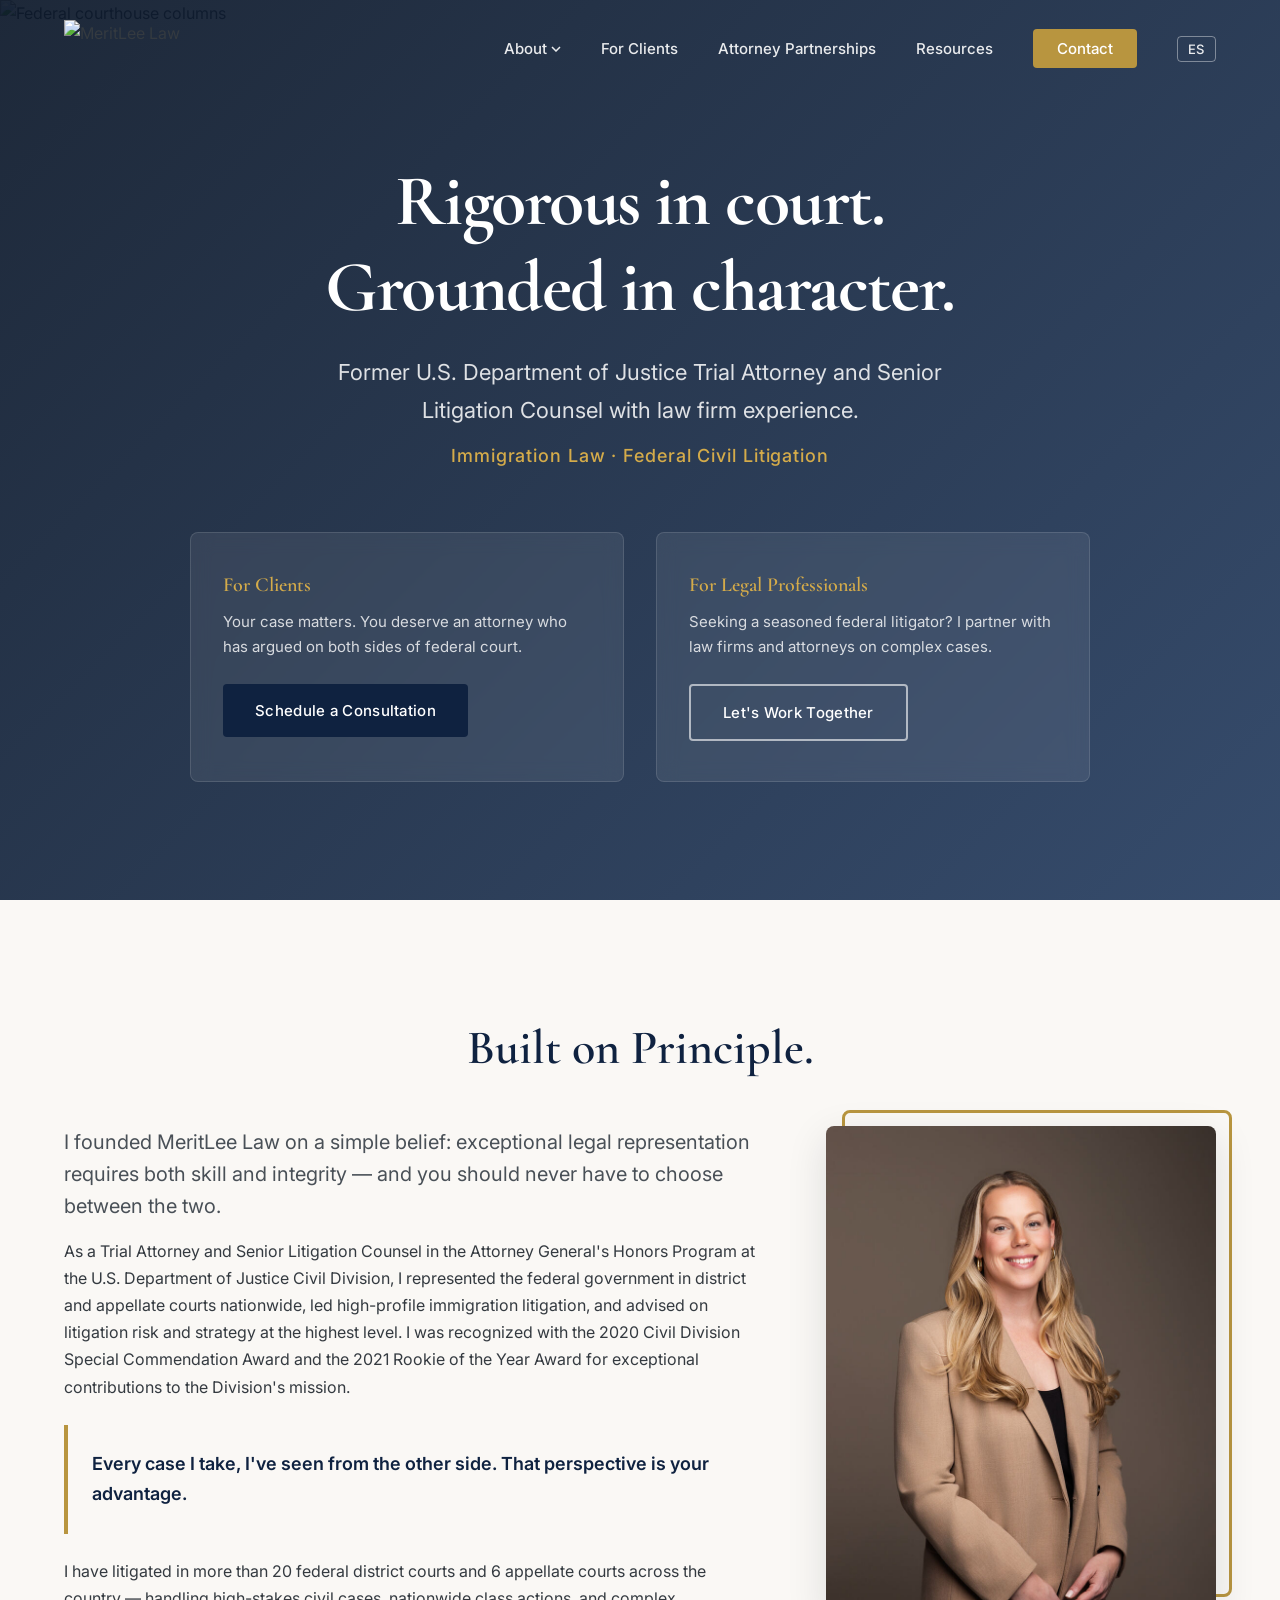
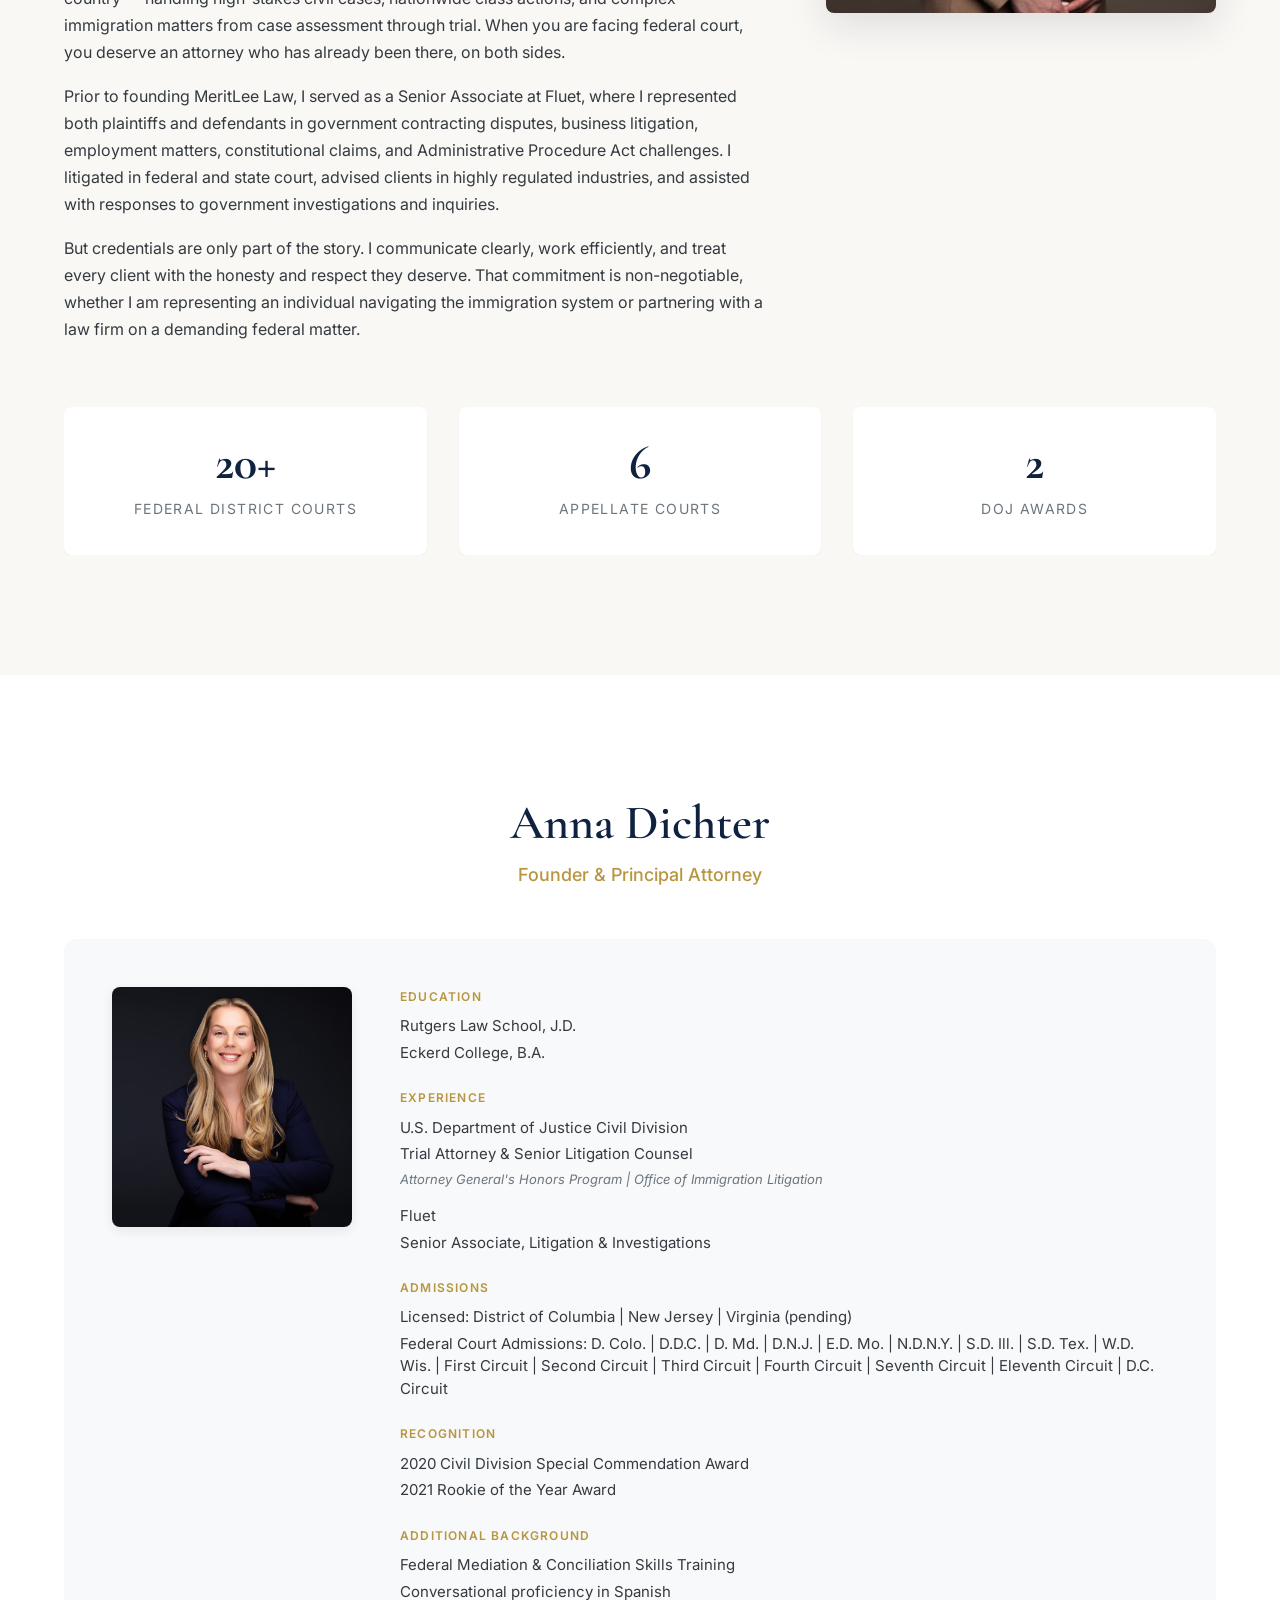
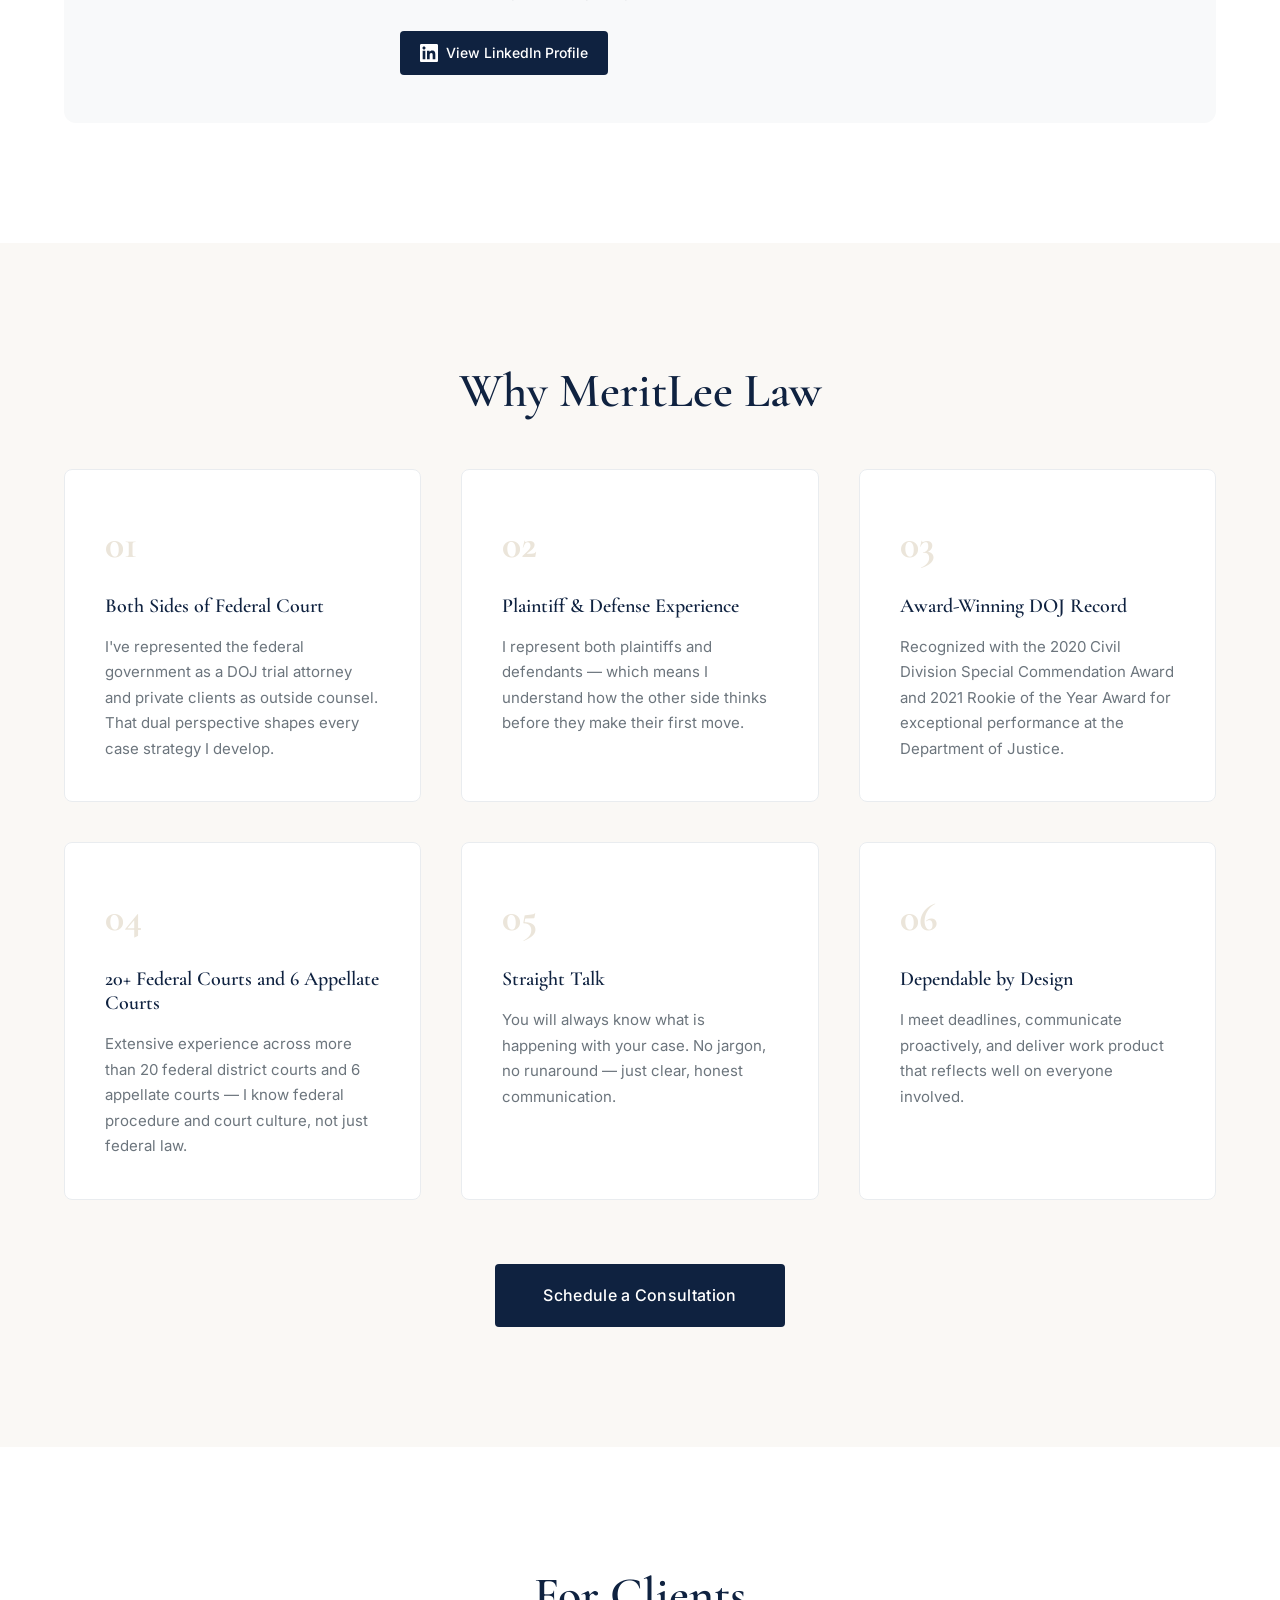
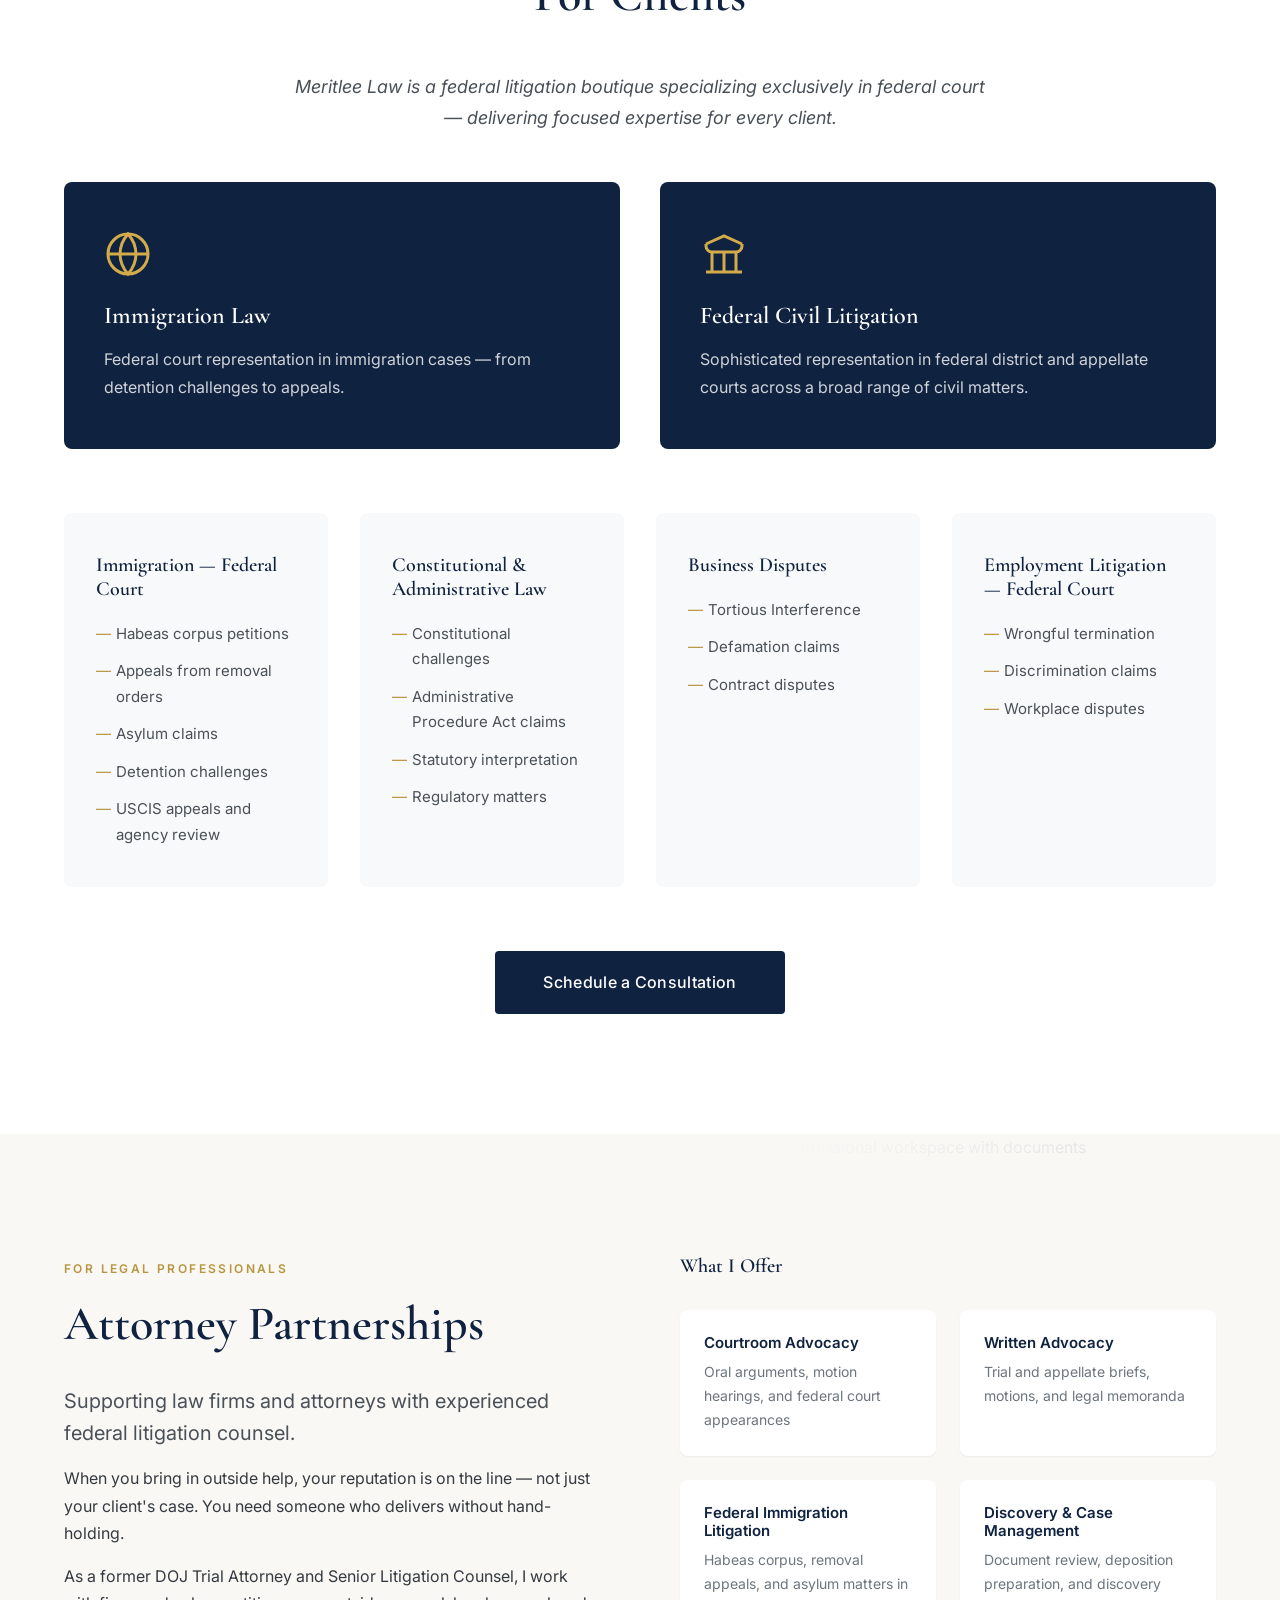
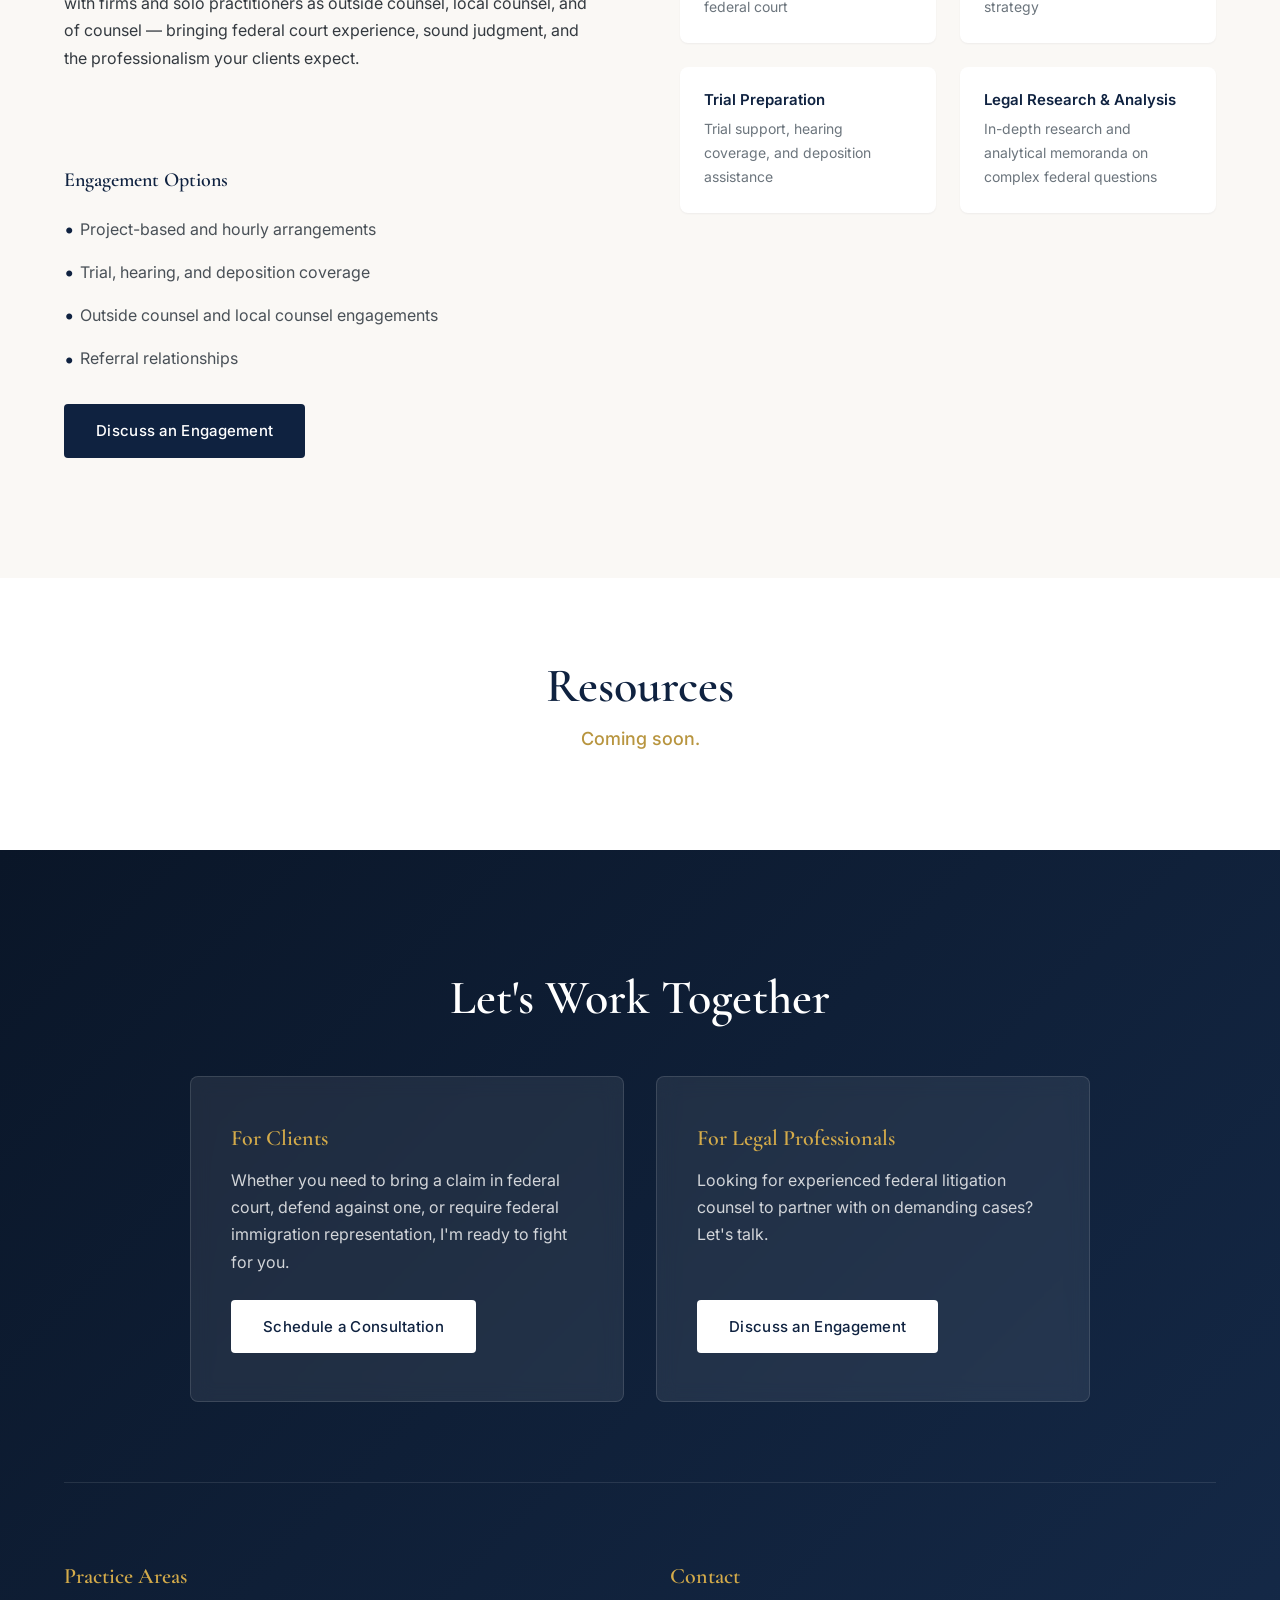
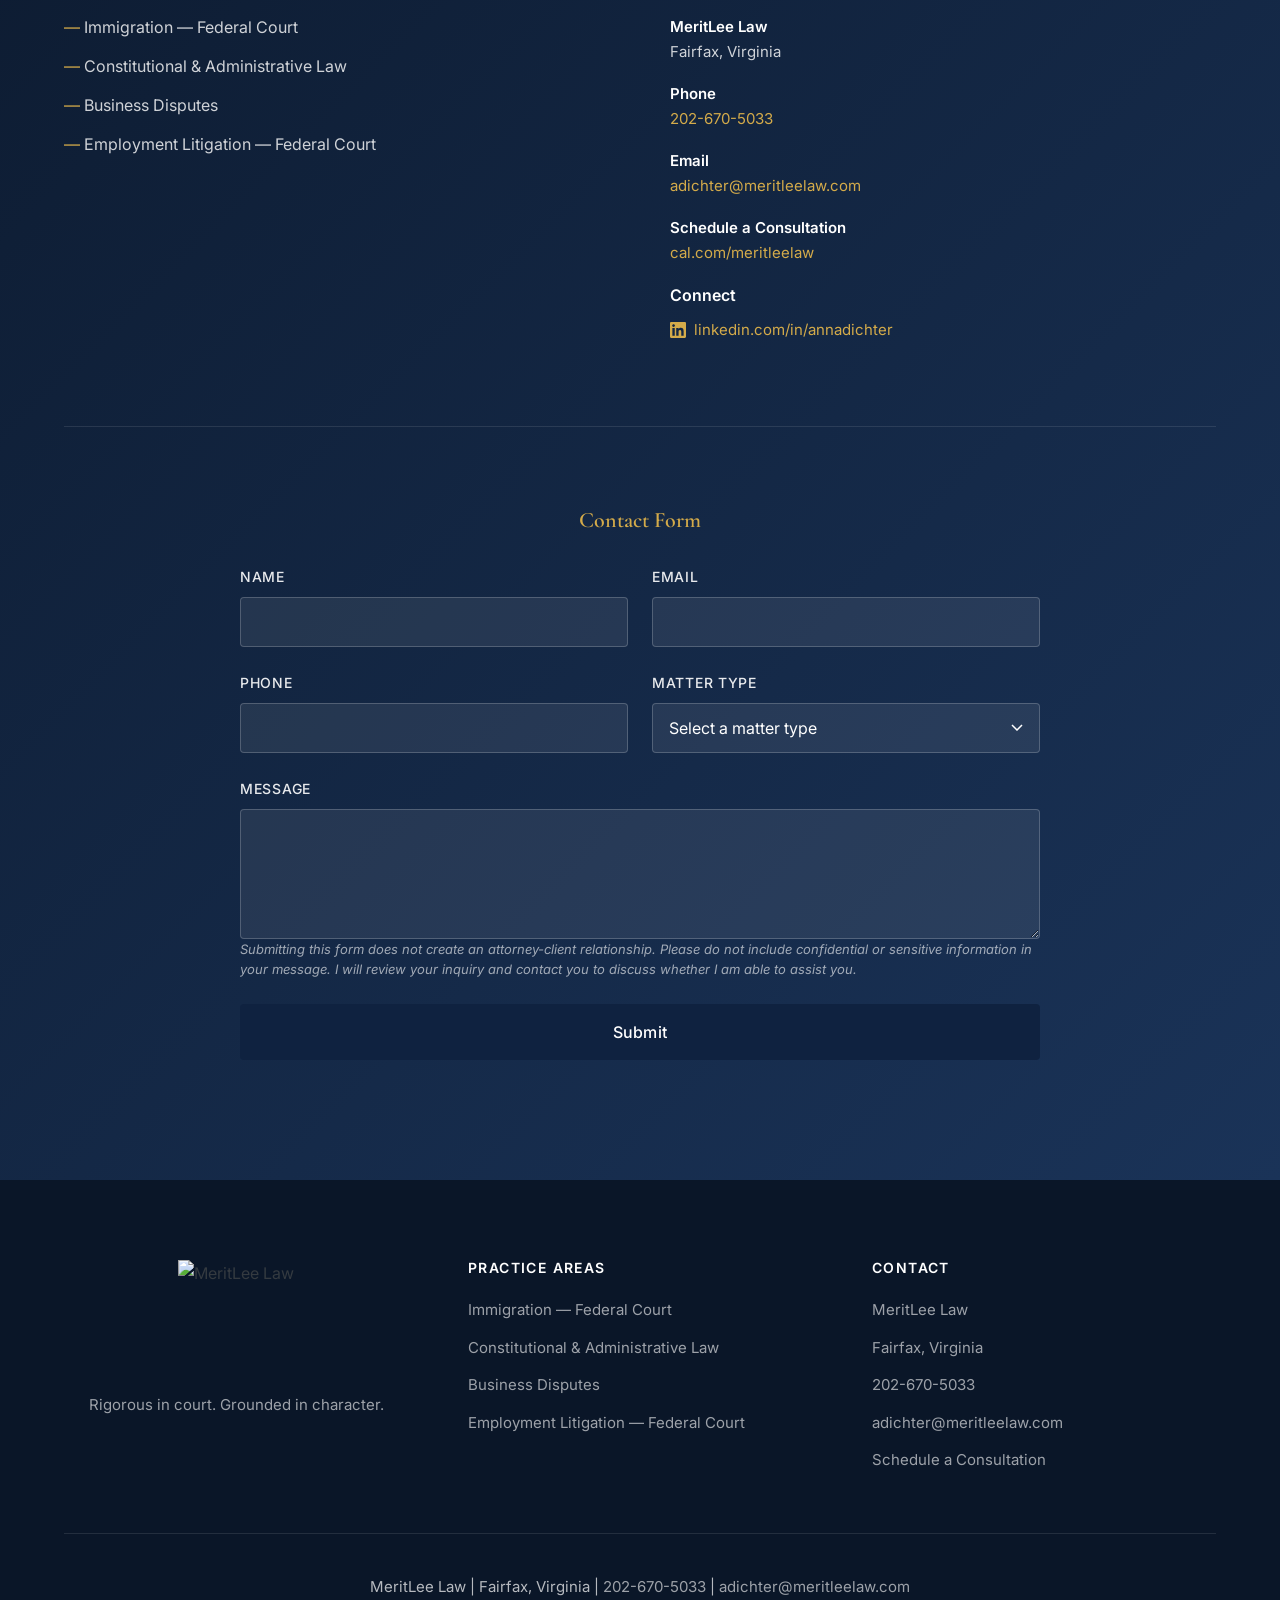
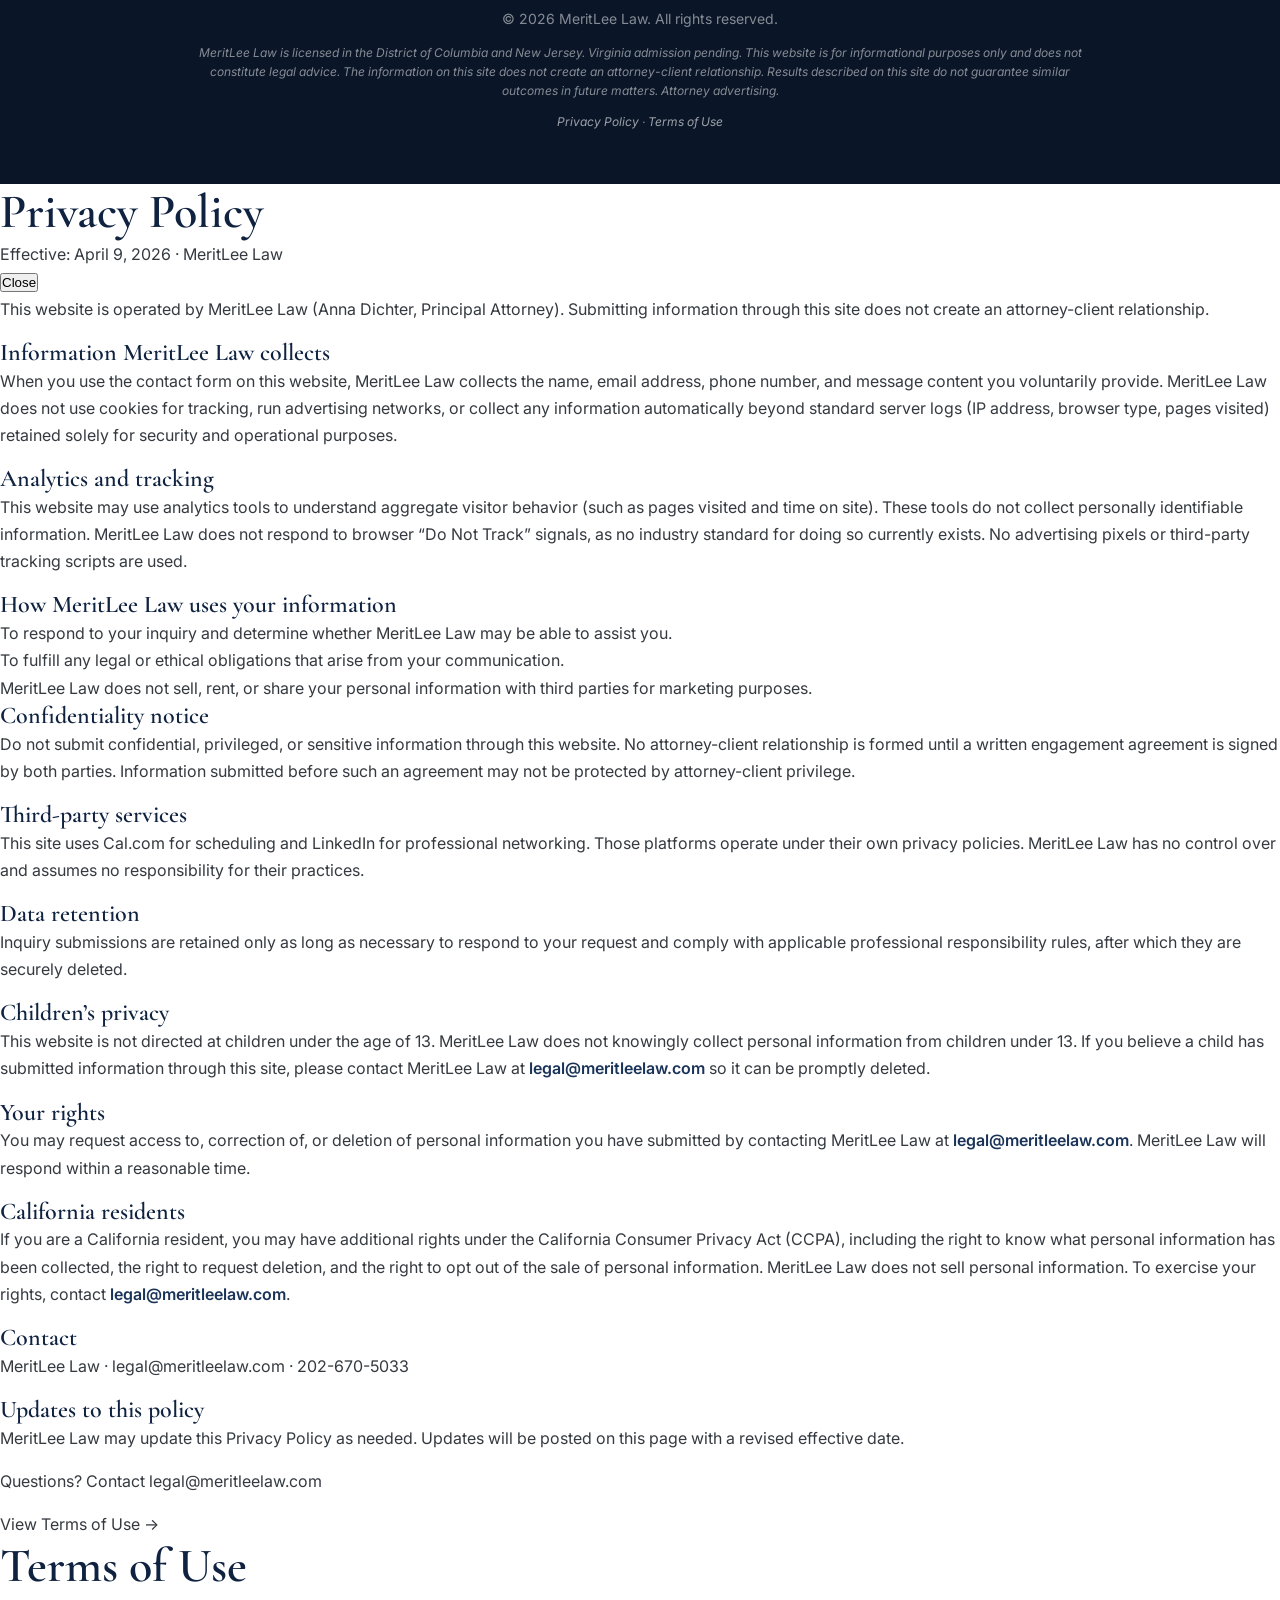
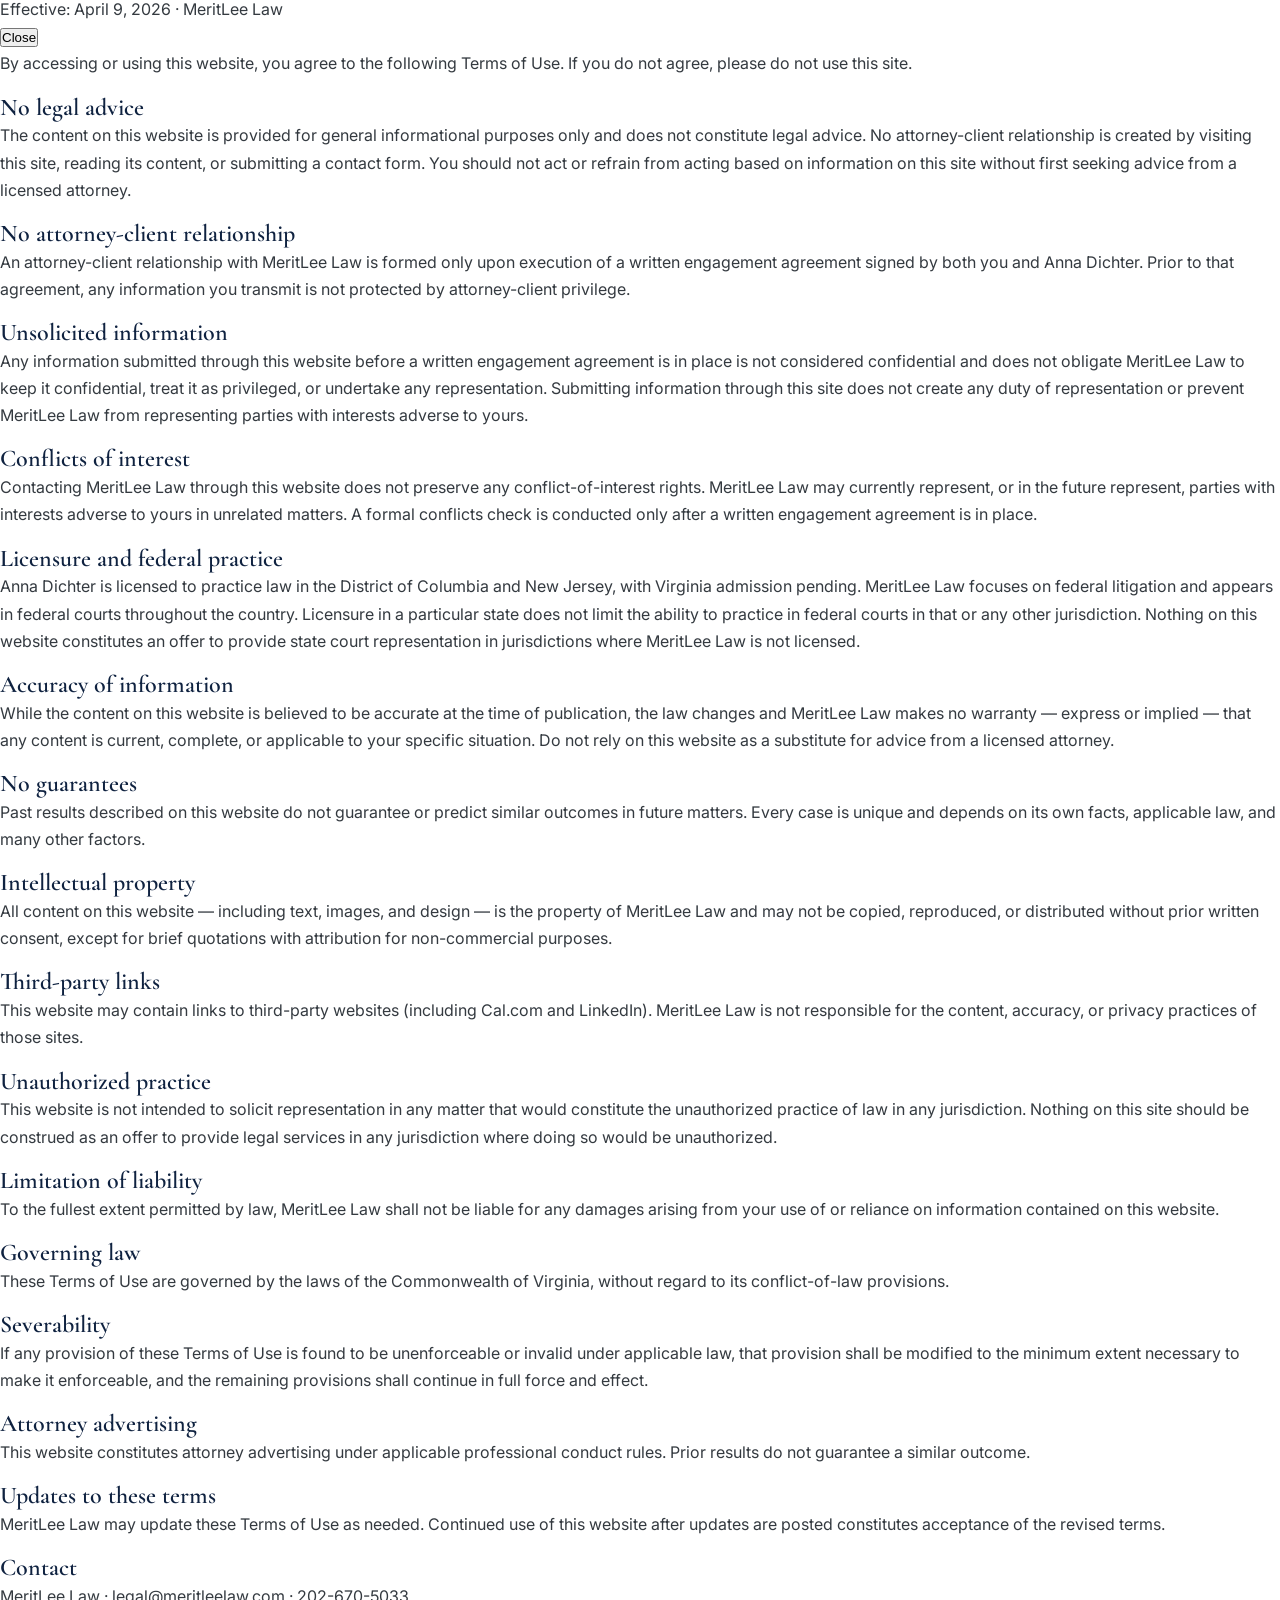
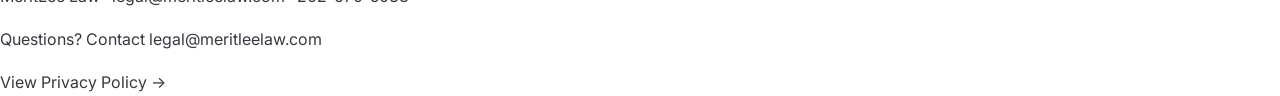
==== commit d3bda901: "Update index.html" ====
--- a/index.html
+++ b/index.html
@@ -133,7 +133,7 @@
                             <div class="credential credential-wide">
                                 <span class="credential-label">Admissions</span>
                                 <span class="credential-value">Licensed: District of Columbia | New Jersey | Virginia (pending)</span>
-                                <span class="credential-value">Federal Court Admissions: D. Colo. | D.D.C. | D.N.J. | N.D.N.Y. | S.D. Ill. | S.D. Tex. | W.D. Wis. | First Circuit | Second Circuit | Third Circuit | Fourth Circuit | Seventh Circuit | Eleventh Circuit | D.C. Circuit</span>
+                                <span class="credential-value">Federal Court Admissions: D. Colo. | D.D.C. | D. Md. | D.N.J. | E.D. Mo. | N.D.N.Y. | S.D. Ill. | S.D. Tex. | W.D. Wis. | First Circuit | Second Circuit | Third Circuit | Fourth Circuit | Seventh Circuit | Eleventh Circuit | D.C. Circuit</span>
                             </div>
                             <div class="credential credential-wide">
                                 <span class="credential-label">Recognition</span>
@@ -485,10 +485,137 @@
                 <p class="footer-contact-line">MeritLee Law | Fairfax, Virginia | <a href="tel:2026705033">202-670-5033</a> | <a href="mailto:adichter@meritleelaw.com">adichter@meritleelaw.com</a></p>
                 <p>&copy; 2026 MeritLee Law. All rights reserved.</p>
                 <p class="disclaimer">MeritLee Law is licensed in the District of Columbia and New Jersey. Virginia admission pending. This website is for informational purposes only and does not constitute legal advice. The information on this site does not create an attorney-client relationship. Results described on this site do not guarantee similar outcomes in future matters. Attorney advertising.</p>
-                <p class="disclaimer">Privacy Policy and Terms of Use available upon request.</p>
+                <p class="disclaimer footer-legal-links">
+                    <a href="#" onclick="event.preventDefault();document.getElementById('pp').classList.add('open')">Privacy Policy</a> · <a href="#" onclick="event.preventDefault();document.getElementById('tu').classList.add('open')">Terms of Use</a>
+                </p>
             </div>
         </div>
     </footer>
+
+    <!-- Privacy Policy Modal -->
+    <div class="legal-overlay" id="pp" onclick="if(event.target===this)this.classList.remove('open')">
+        <div class="legal-modal">
+            <div class="legal-modal-head">
+                <div>
+                    <h2>Privacy Policy</h2>
+                    <div class="legal-eff">Effective: April 9, 2026 · MeritLee Law</div>
+                </div>
+                <button class="legal-close-btn" onclick="document.getElementById('pp').classList.remove('open')">Close</button>
+            </div>
+            <div class="legal-modal-body">
+                <div class="legal-notice"><p>This website is operated by MeritLee Law (Anna Dichter, Principal Attorney). Submitting information through this site does not create an attorney-client relationship.</p></div>
+
+                <h3>Information MeritLee Law collects</h3>
+                <p>When you use the contact form on this website, MeritLee Law collects the name, email address, phone number, and message content you voluntarily provide. MeritLee Law does not use cookies for tracking, run advertising networks, or collect any information automatically beyond standard server logs (IP address, browser type, pages visited) retained solely for security and operational purposes.</p>
+
+                <h3>Analytics and tracking</h3>
+                <p>This website may use analytics tools to understand aggregate visitor behavior (such as pages visited and time on site). These tools do not collect personally identifiable information. MeritLee Law does not respond to browser &ldquo;Do Not Track&rdquo; signals, as no industry standard for doing so currently exists. No advertising pixels or third-party tracking scripts are used.</p>
+
+                <h3>How MeritLee Law uses your information</h3>
+                <ul>
+                    <li>To respond to your inquiry and determine whether MeritLee Law may be able to assist you.</li>
+                    <li>To fulfill any legal or ethical obligations that arise from your communication.</li>
+                    <li>MeritLee Law does not sell, rent, or share your personal information with third parties for marketing purposes.</li>
+                </ul>
+
+                <h3>Confidentiality notice</h3>
+                <p>Do not submit confidential, privileged, or sensitive information through this website. No attorney-client relationship is formed until a written engagement agreement is signed by both parties. Information submitted before such an agreement may not be protected by attorney-client privilege.</p>
+
+                <h3>Third-party services</h3>
+                <p>This site uses Cal.com for scheduling and LinkedIn for professional networking. Those platforms operate under their own privacy policies. MeritLee Law has no control over and assumes no responsibility for their practices.</p>
+
+                <h3>Data retention</h3>
+                <p>Inquiry submissions are retained only as long as necessary to respond to your request and comply with applicable professional responsibility rules, after which they are securely deleted.</p>
+
+                <h3>Children&rsquo;s privacy</h3>
+                <p>This website is not directed at children under the age of 13. MeritLee Law does not knowingly collect personal information from children under 13. If you believe a child has submitted information through this site, please contact MeritLee Law at <strong>legal@meritleelaw.com</strong> so it can be promptly deleted.</p>
+
+                <h3>Your rights</h3>
+                <p>You may request access to, correction of, or deletion of personal information you have submitted by contacting MeritLee Law at <strong>legal@meritleelaw.com</strong>. MeritLee Law will respond within a reasonable time.</p>
+
+                <h3>California residents</h3>
+                <p>If you are a California resident, you may have additional rights under the California Consumer Privacy Act (CCPA), including the right to know what personal information has been collected, the right to request deletion, and the right to opt out of the sale of personal information. MeritLee Law does not sell personal information. To exercise your rights, contact <strong>legal@meritleelaw.com</strong>.</p>
+
+                <h3>Contact</h3>
+                <p>MeritLee Law · legal@meritleelaw.com · 202-670-5033</p>
+
+                <h3>Updates to this policy</h3>
+                <p>MeritLee Law may update this Privacy Policy as needed. Updates will be posted on this page with a revised effective date.</p>
+            </div>
+            <div class="legal-modal-foot">
+                <p>Questions? Contact legal@meritleelaw.com</p>
+                <a href="#" onclick="event.preventDefault();document.getElementById('pp').classList.remove('open');document.getElementById('tu').classList.add('open')">View Terms of Use &rarr;</a>
+            </div>
+        </div>
+    </div>
+
+    <!-- Terms of Use Modal -->
+    <div class="legal-overlay" id="tu" onclick="if(event.target===this)this.classList.remove('open')">
+        <div class="legal-modal">
+            <div class="legal-modal-head">
+                <div>
+                    <h2>Terms of Use</h2>
+                    <div class="legal-eff">Effective: April 9, 2026 · MeritLee Law</div>
+                </div>
+                <button class="legal-close-btn" onclick="document.getElementById('tu').classList.remove('open')">Close</button>
+            </div>
+            <div class="legal-modal-body">
+                <div class="legal-notice"><p>By accessing or using this website, you agree to the following Terms of Use. If you do not agree, please do not use this site.</p></div>
+
+                <h3>No legal advice</h3>
+                <p>The content on this website is provided for general informational purposes only and does not constitute legal advice. No attorney-client relationship is created by visiting this site, reading its content, or submitting a contact form. You should not act or refrain from acting based on information on this site without first seeking advice from a licensed attorney.</p>
+
+                <h3>No attorney-client relationship</h3>
+                <p>An attorney-client relationship with MeritLee Law is formed only upon execution of a written engagement agreement signed by both you and Anna Dichter. Prior to that agreement, any information you transmit is not protected by attorney-client privilege.</p>
+
+                <h3>Unsolicited information</h3>
+                <p>Any information submitted through this website before a written engagement agreement is in place is not considered confidential and does not obligate MeritLee Law to keep it confidential, treat it as privileged, or undertake any representation. Submitting information through this site does not create any duty of representation or prevent MeritLee Law from representing parties with interests adverse to yours.</p>
+
+                <h3>Conflicts of interest</h3>
+                <p>Contacting MeritLee Law through this website does not preserve any conflict-of-interest rights. MeritLee Law may currently represent, or in the future represent, parties with interests adverse to yours in unrelated matters. A formal conflicts check is conducted only after a written engagement agreement is in place.</p>
+
+                <h3>Licensure and federal practice</h3>
+                <p>Anna Dichter is licensed to practice law in the District of Columbia and New Jersey, with Virginia admission pending. MeritLee Law focuses on federal litigation and appears in federal courts throughout the country. Licensure in a particular state does not limit the ability to practice in federal courts in that or any other jurisdiction. Nothing on this website constitutes an offer to provide state court representation in jurisdictions where MeritLee Law is not licensed.</p>
+
+                <h3>Accuracy of information</h3>
+                <p>While the content on this website is believed to be accurate at the time of publication, the law changes and MeritLee Law makes no warranty &mdash; express or implied &mdash; that any content is current, complete, or applicable to your specific situation. Do not rely on this website as a substitute for advice from a licensed attorney.</p>
+
+                <h3>No guarantees</h3>
+                <p>Past results described on this website do not guarantee or predict similar outcomes in future matters. Every case is unique and depends on its own facts, applicable law, and many other factors.</p>
+
+                <h3>Intellectual property</h3>
+                <p>All content on this website &mdash; including text, images, and design &mdash; is the property of MeritLee Law and may not be copied, reproduced, or distributed without prior written consent, except for brief quotations with attribution for non-commercial purposes.</p>
+
+                <h3>Third-party links</h3>
+                <p>This website may contain links to third-party websites (including Cal.com and LinkedIn). MeritLee Law is not responsible for the content, accuracy, or privacy practices of those sites.</p>
+
+                <h3>Unauthorized practice</h3>
+                <p>This website is not intended to solicit representation in any matter that would constitute the unauthorized practice of law in any jurisdiction. Nothing on this site should be construed as an offer to provide legal services in any jurisdiction where doing so would be unauthorized.</p>
+
+                <h3>Limitation of liability</h3>
+                <p>To the fullest extent permitted by law, MeritLee Law shall not be liable for any damages arising from your use of or reliance on information contained on this website.</p>
+
+                <h3>Governing law</h3>
+                <p>These Terms of Use are governed by the laws of the Commonwealth of Virginia, without regard to its conflict-of-law provisions.</p>
+
+                <h3>Severability</h3>
+                <p>If any provision of these Terms of Use is found to be unenforceable or invalid under applicable law, that provision shall be modified to the minimum extent necessary to make it enforceable, and the remaining provisions shall continue in full force and effect.</p>
+
+                <h3>Attorney advertising</h3>
+                <p>This website constitutes attorney advertising under applicable professional conduct rules. Prior results do not guarantee a similar outcome.</p>
+
+                <h3>Updates to these terms</h3>
+                <p>MeritLee Law may update these Terms of Use as needed. Continued use of this website after updates are posted constitutes acceptance of the revised terms.</p>
+
+                <h3>Contact</h3>
+                <p>MeritLee Law · legal@meritleelaw.com · 202-670-5033</p>
+            </div>
+            <div class="legal-modal-foot">
+                <p>Questions? Contact legal@meritleelaw.com</p>
+                <a href="#" onclick="event.preventDefault();document.getElementById('tu').classList.remove('open');document.getElementById('pp').classList.add('open')">View Privacy Policy &rarr;</a>
+            </div>
+        </div>
+    </div>
 
     <script src="script.js"></script>
 </body>
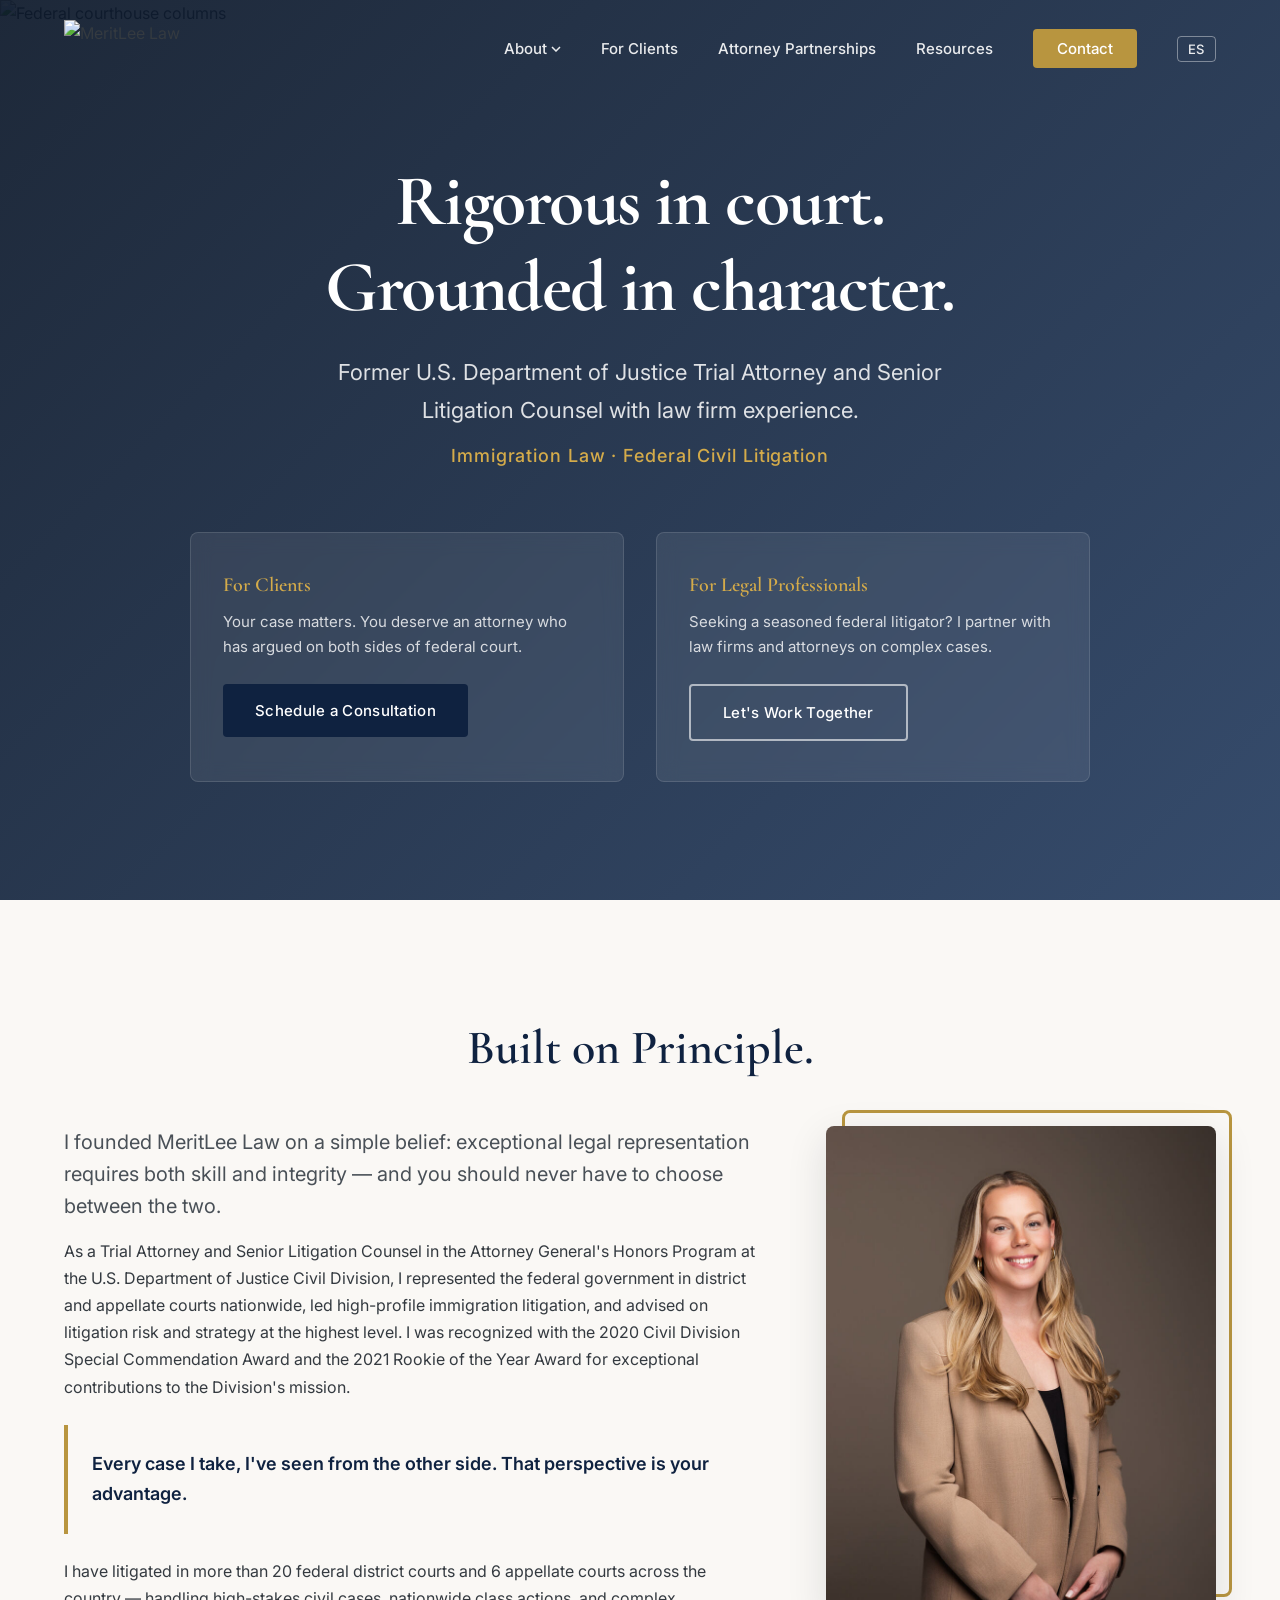
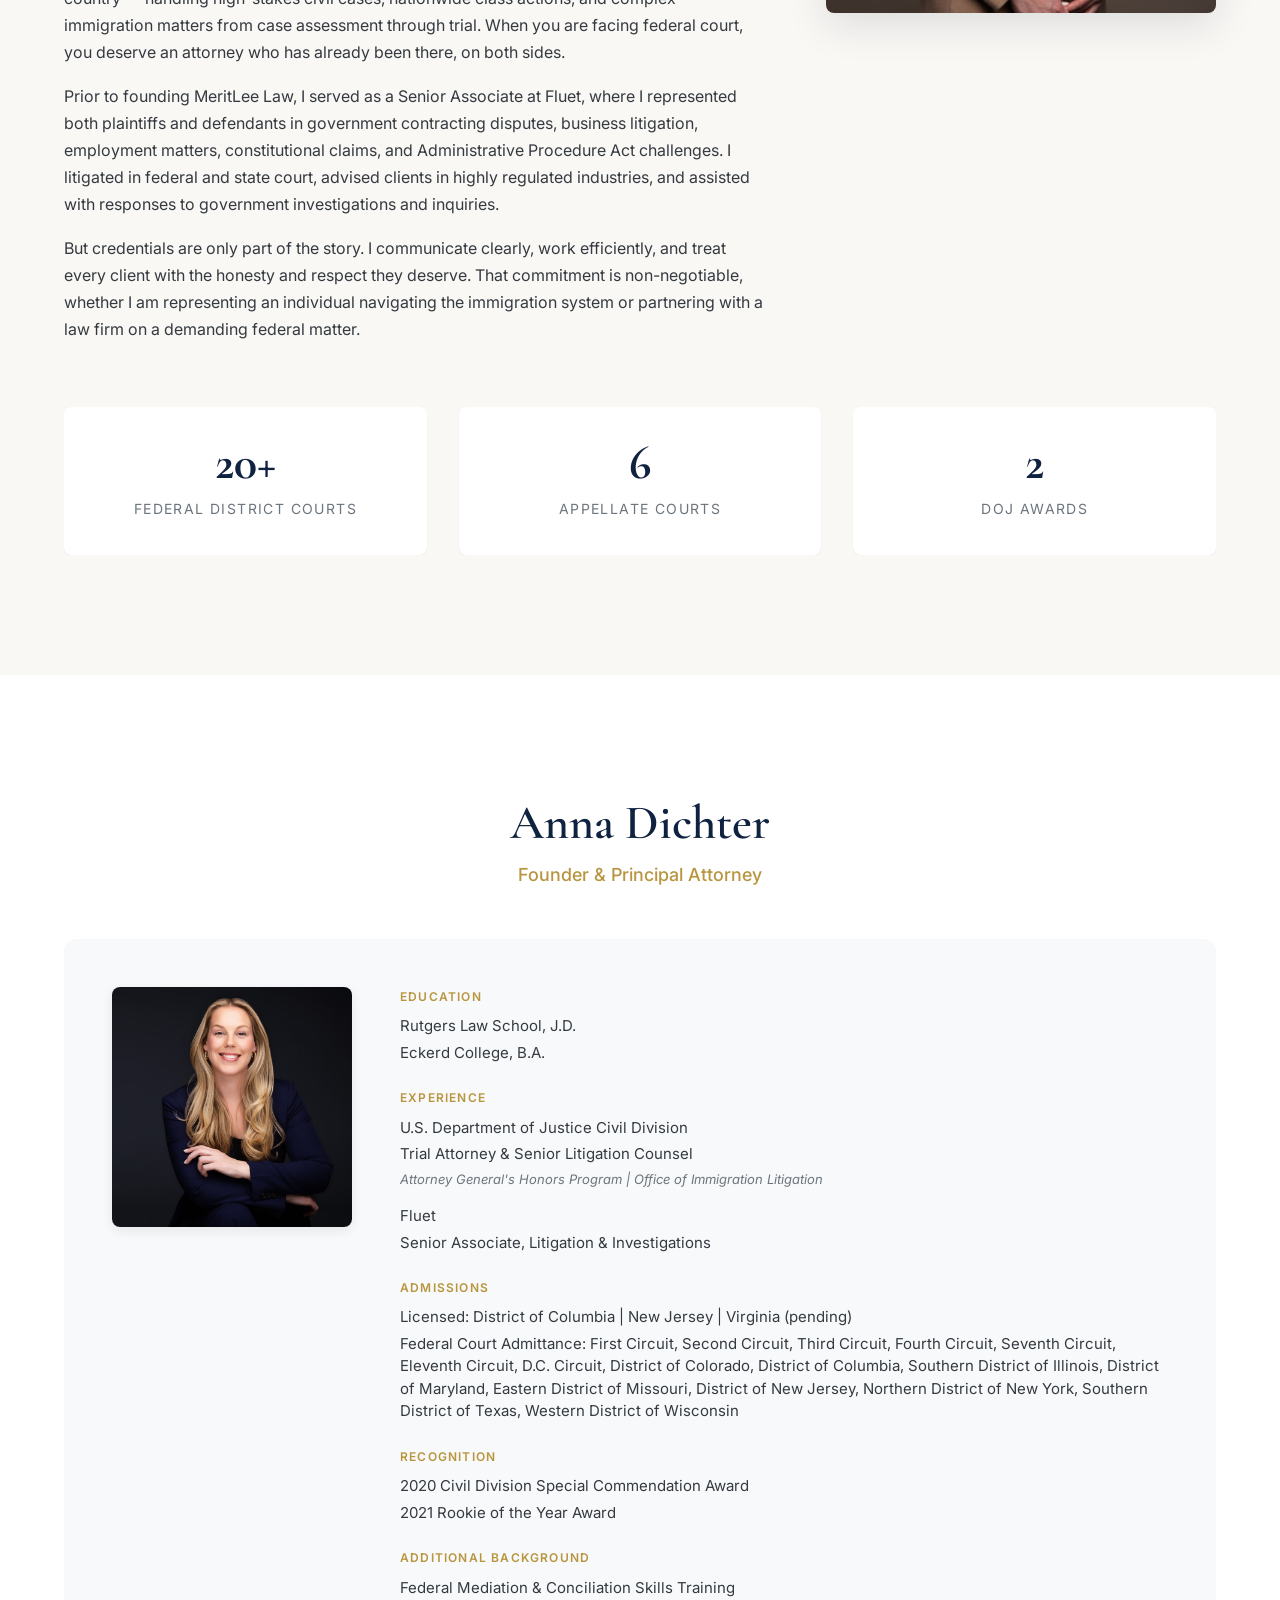
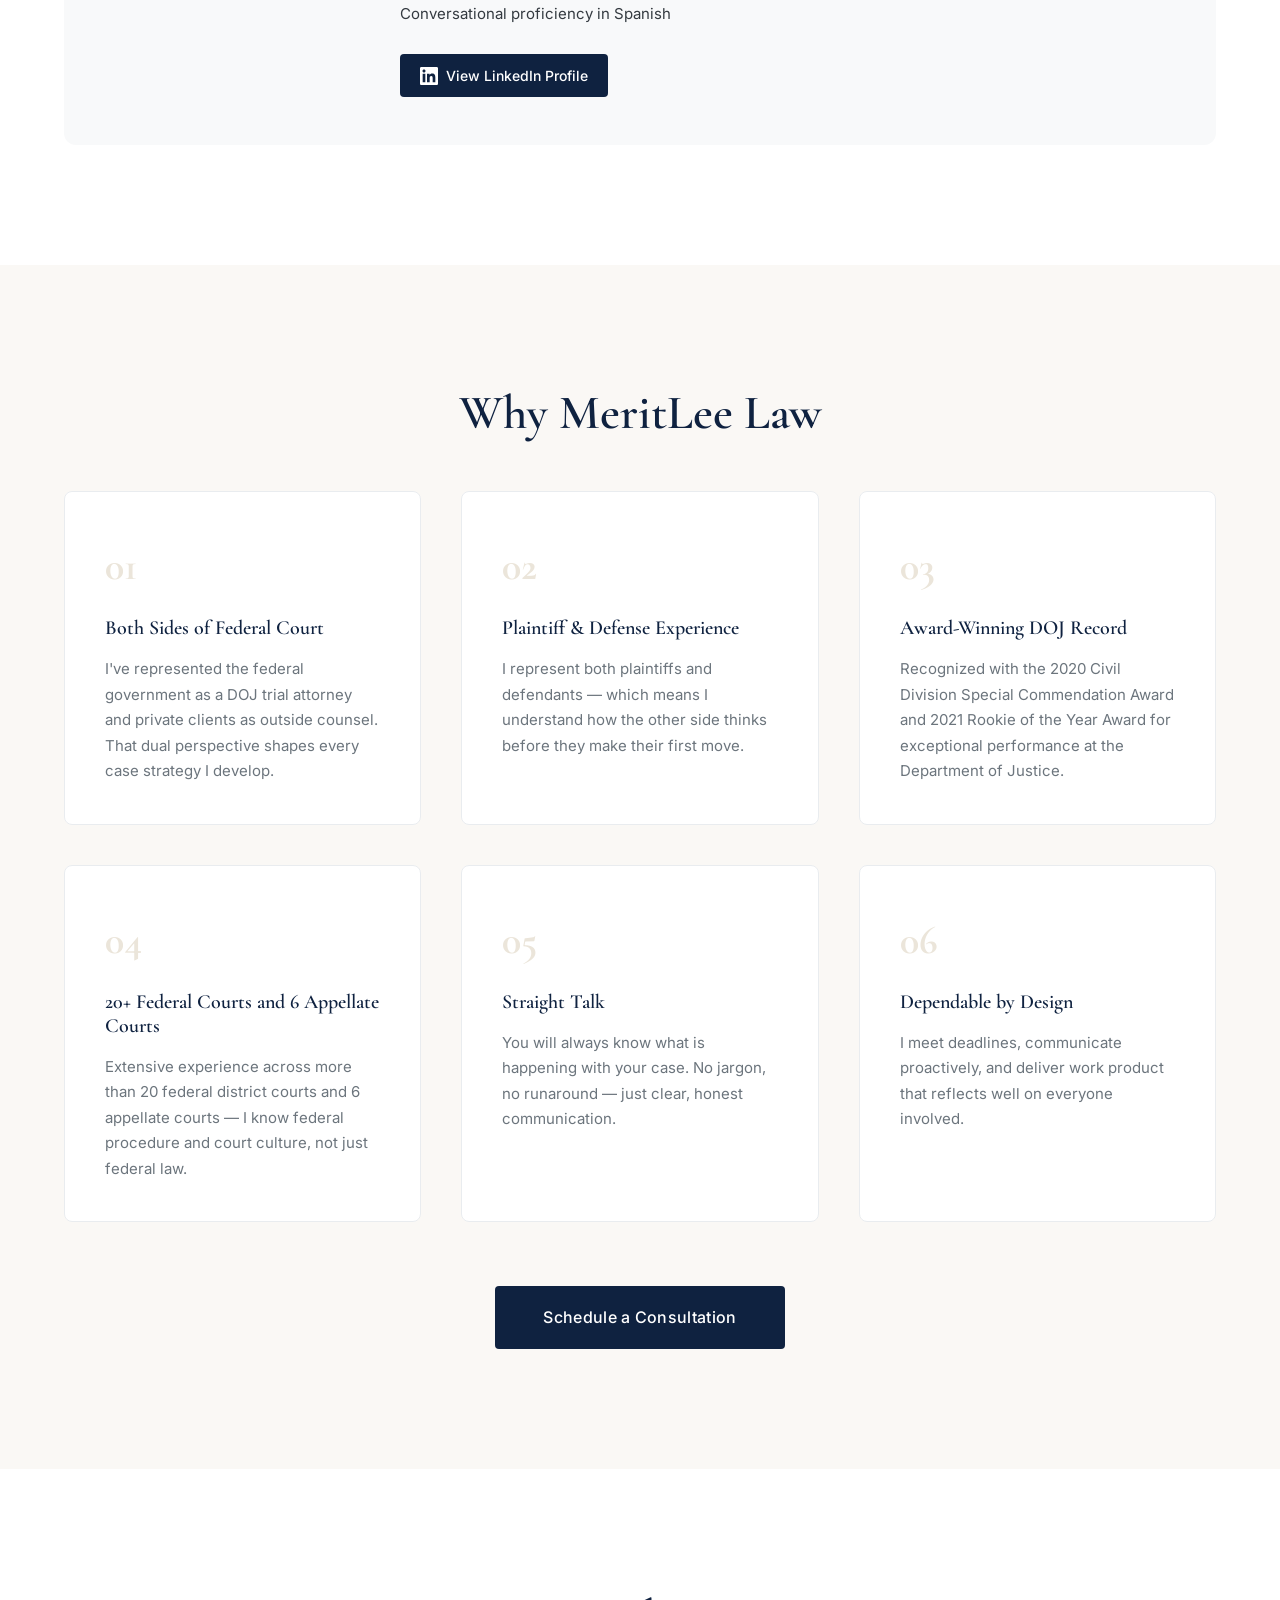
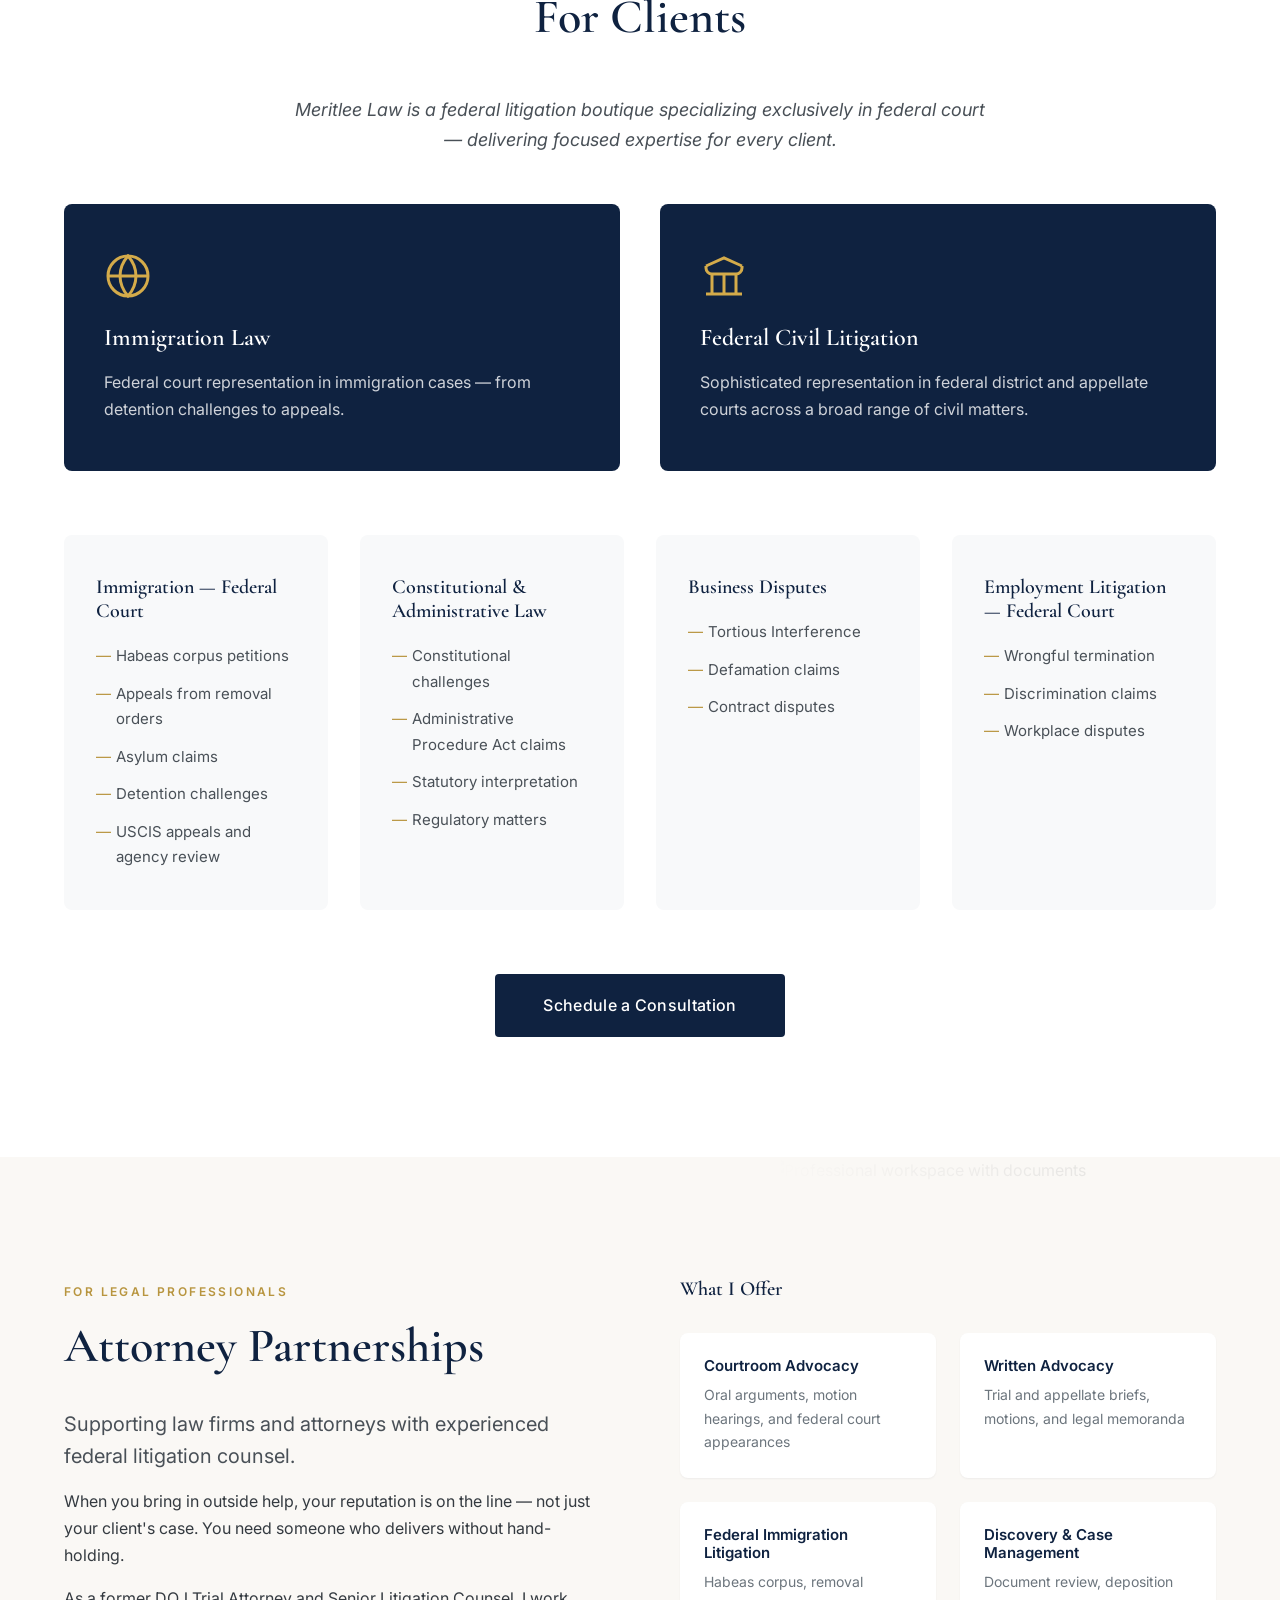
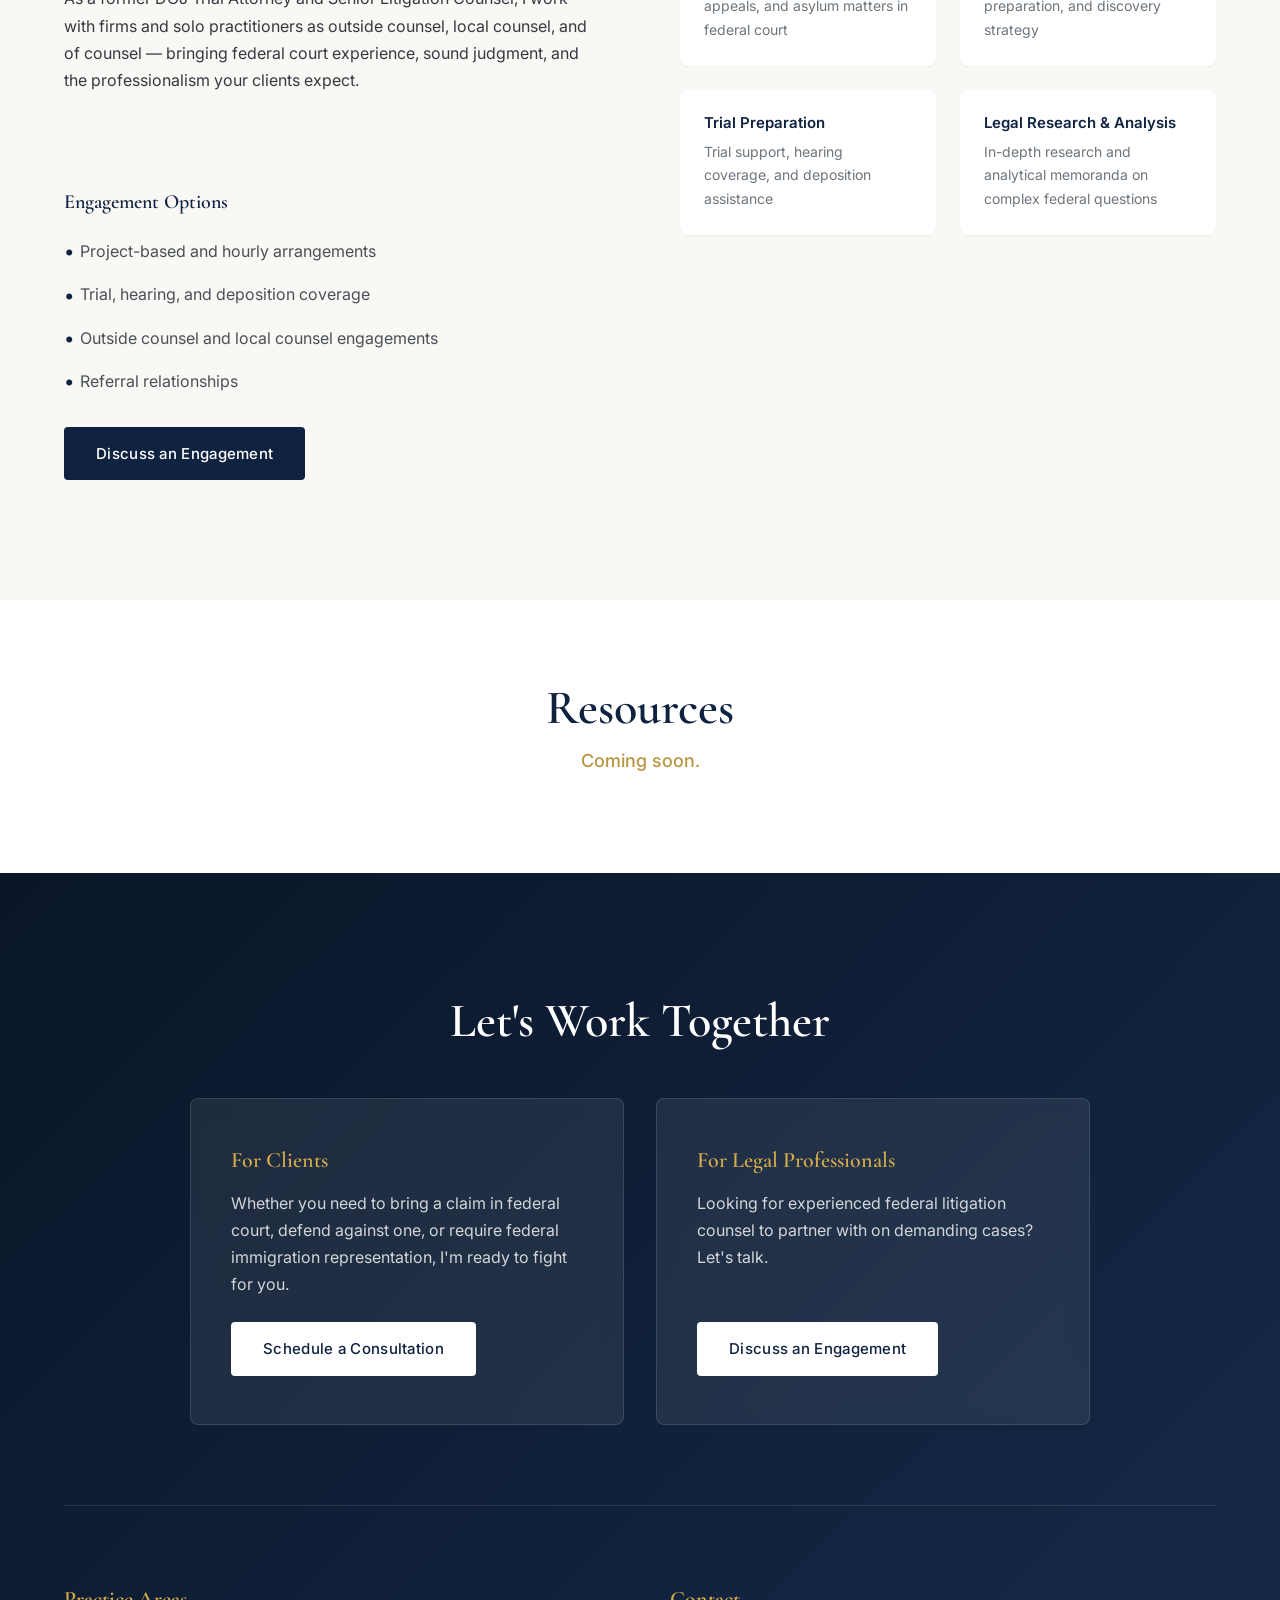
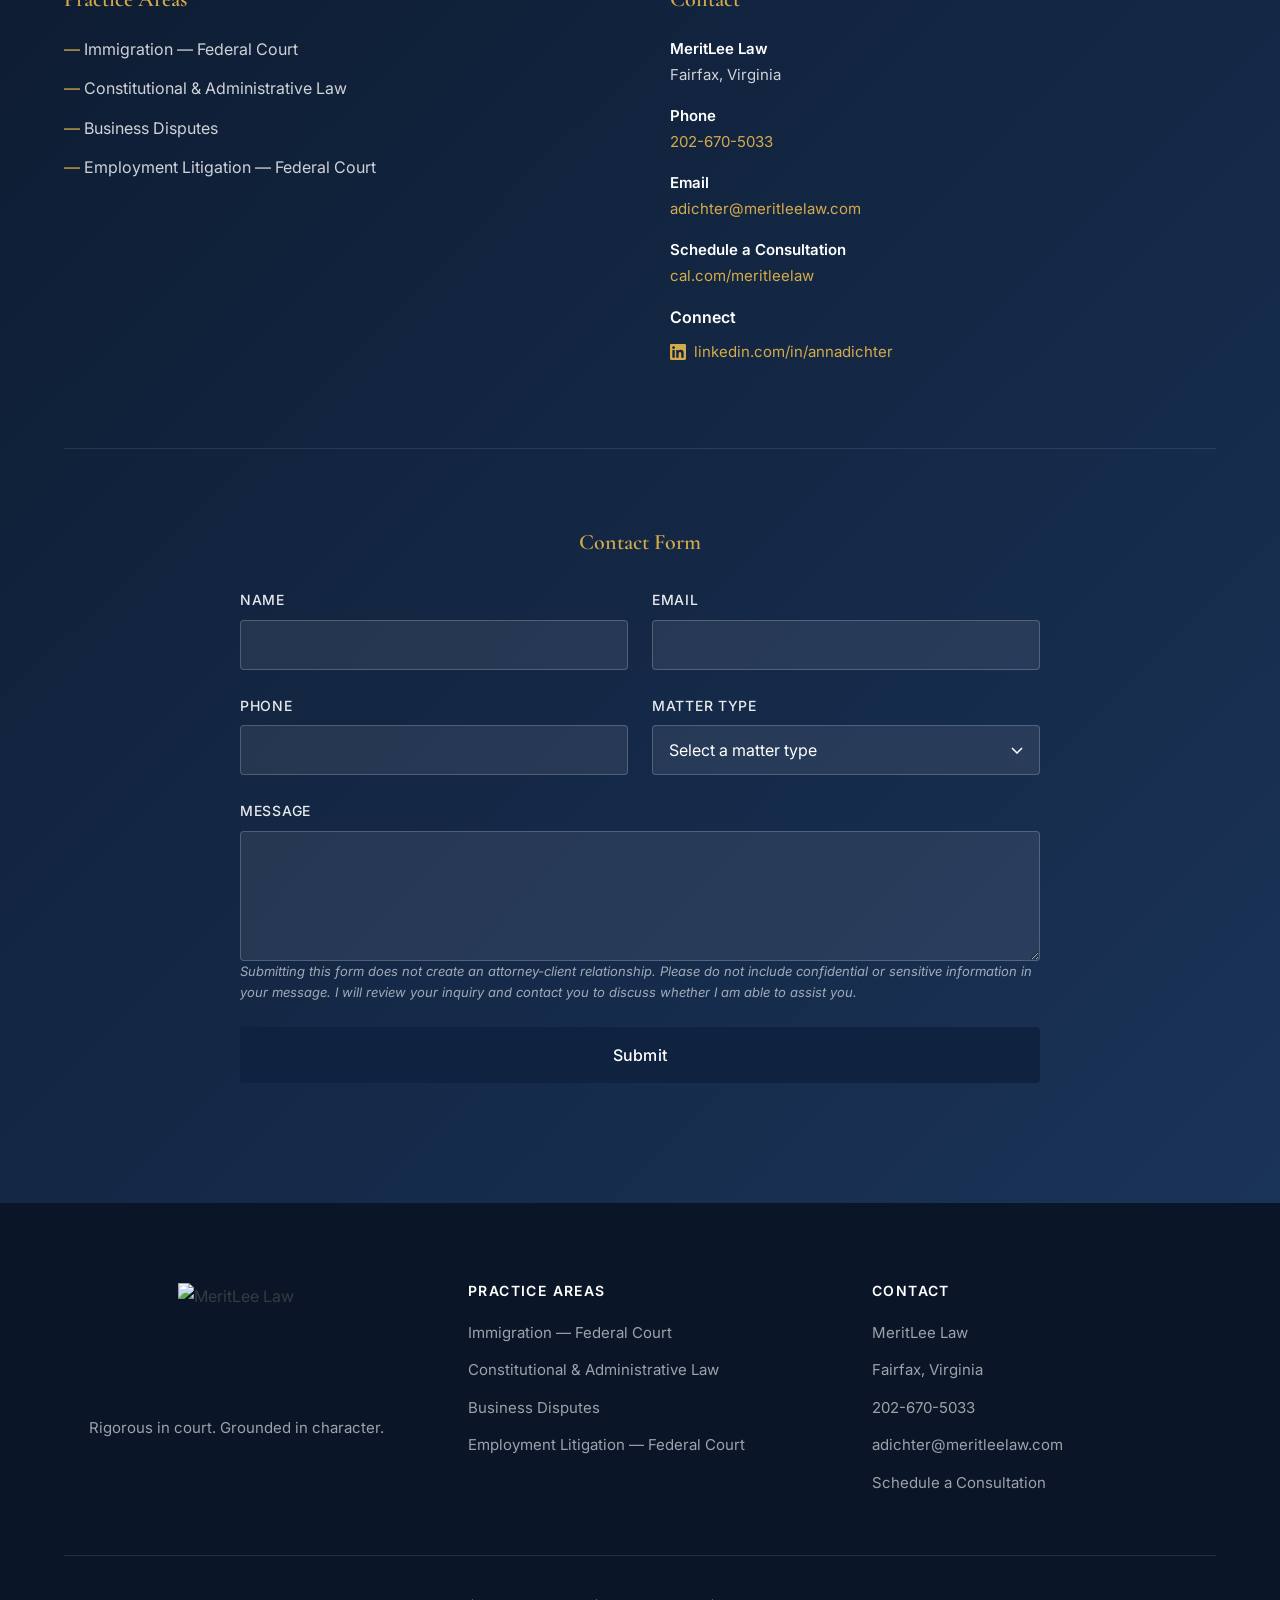
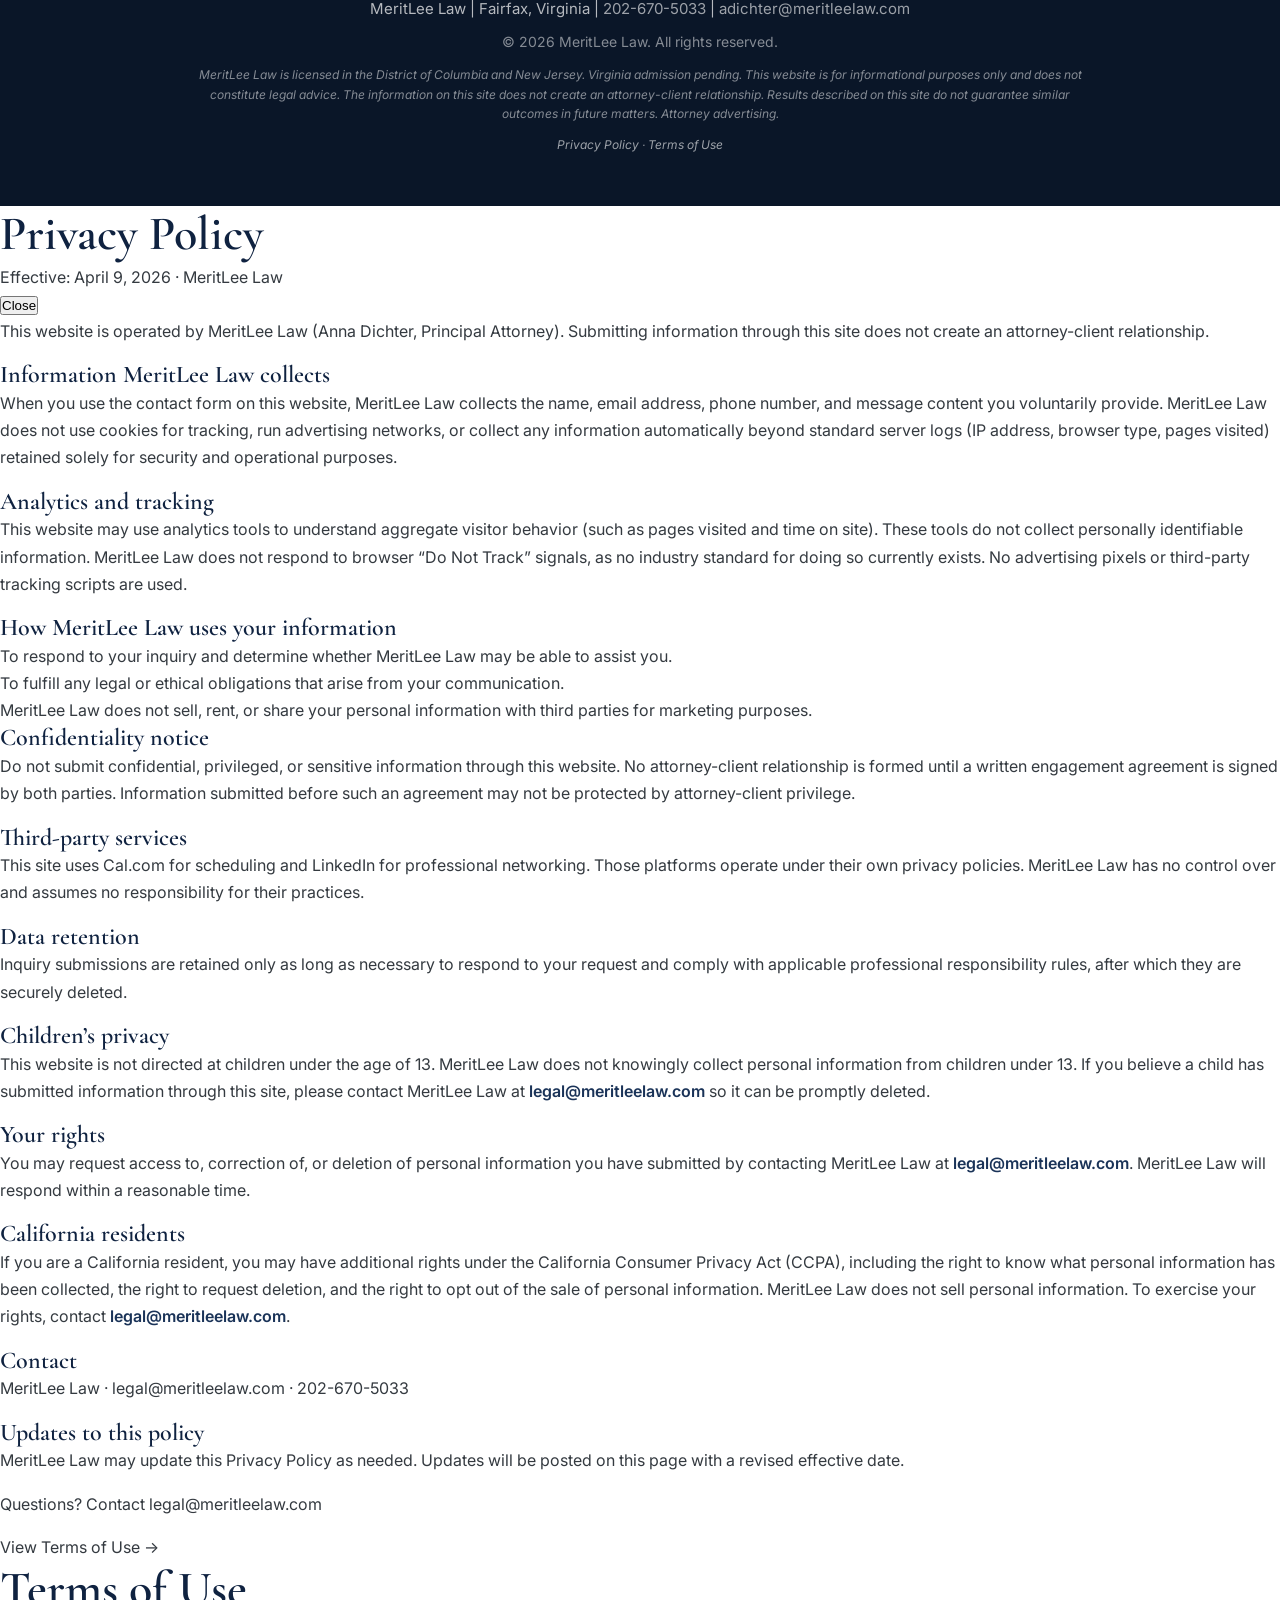
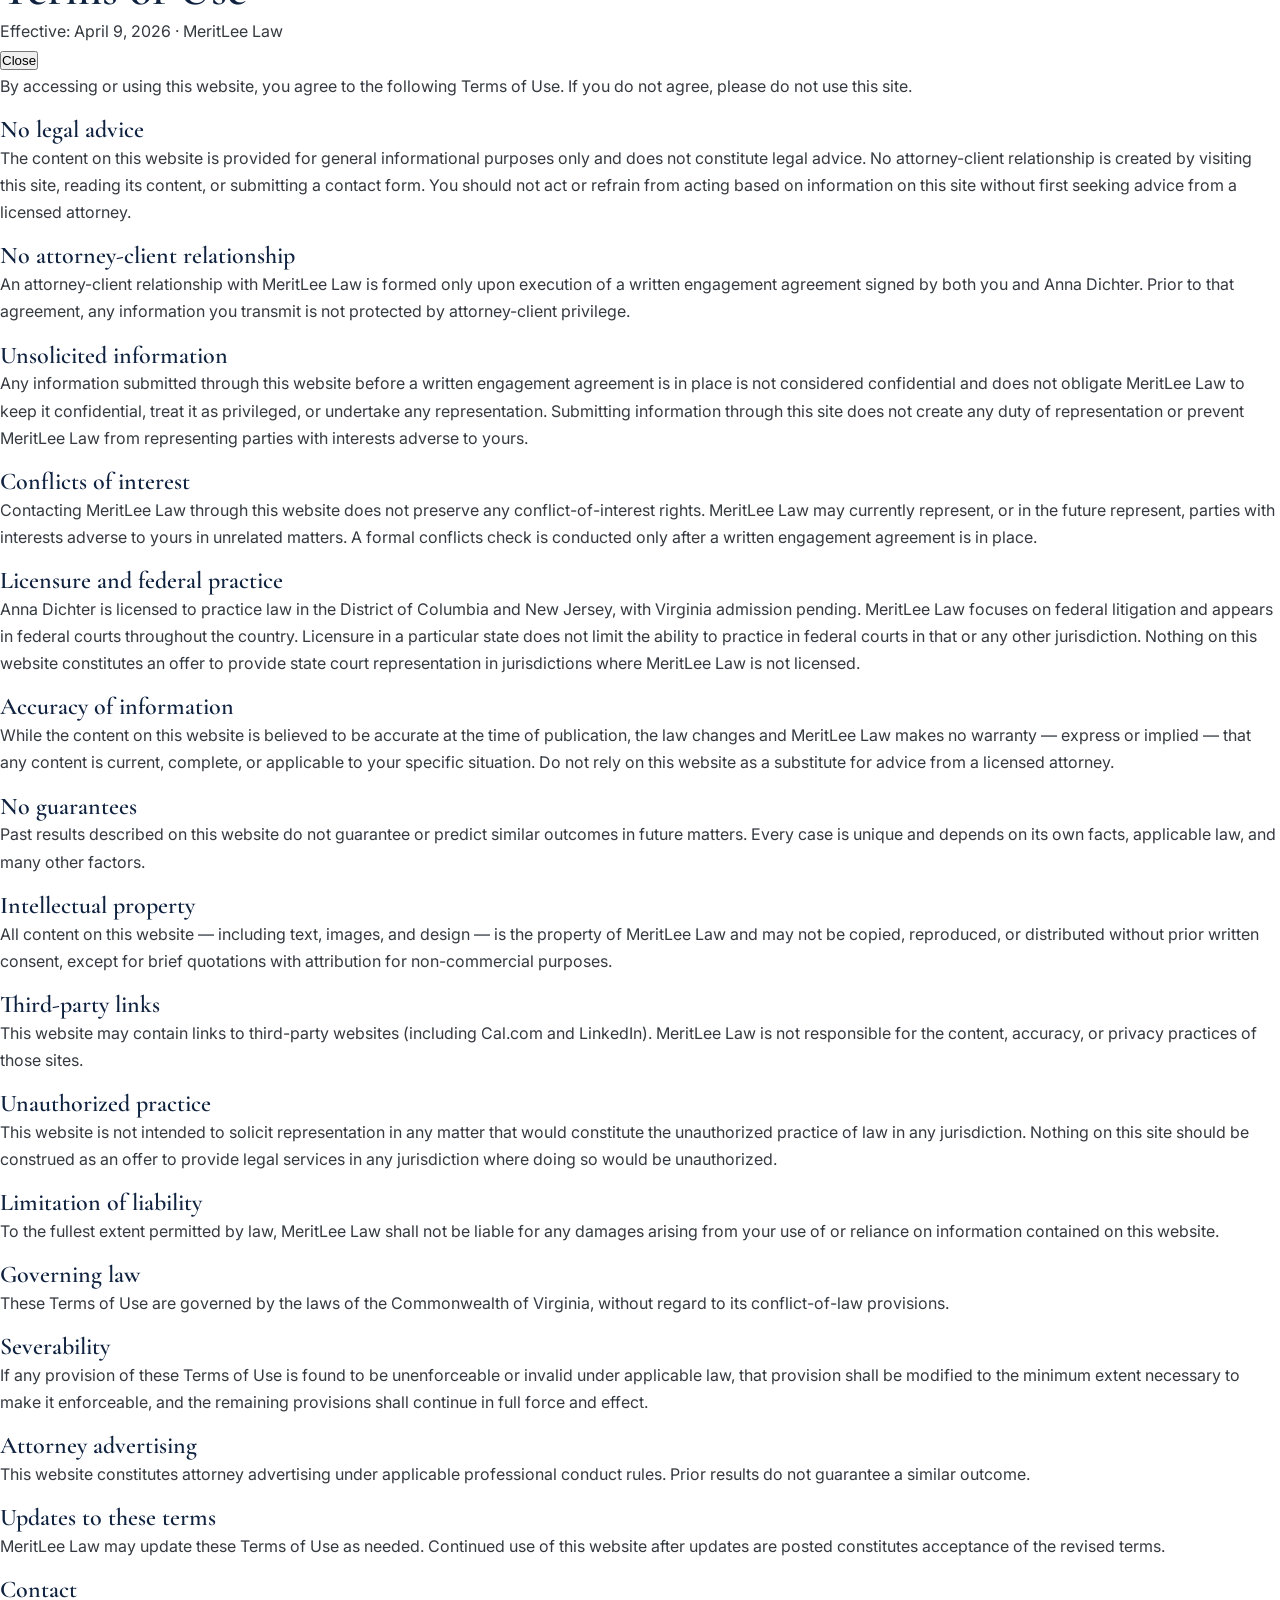
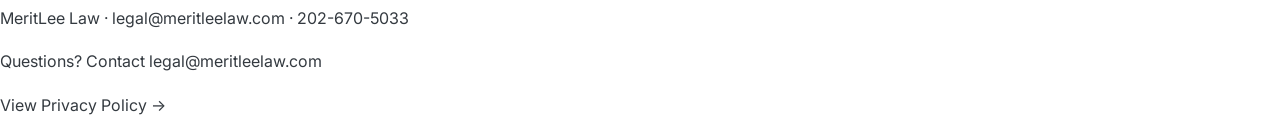
==== commit 6b33dacd: "Update index.html" ====
--- a/index.html
+++ b/index.html
@@ -133,7 +133,7 @@
                             <div class="credential credential-wide">
                                 <span class="credential-label">Admissions</span>
                                 <span class="credential-value">Licensed: District of Columbia | New Jersey | Virginia (pending)</span>
-                                <span class="credential-value">Federal Court Admissions: D. Colo. | D.D.C. | D. Md. | D.N.J. | E.D. Mo. | N.D.N.Y. | S.D. Ill. | S.D. Tex. | W.D. Wis. | First Circuit | Second Circuit | Third Circuit | Fourth Circuit | Seventh Circuit | Eleventh Circuit | D.C. Circuit</span>
+                                <span class="credential-value">Federal Court Admittance: First Circuit, Second Circuit, Third Circuit, Fourth Circuit, Seventh Circuit, Eleventh Circuit, D.C. Circuit, District of Colorado, District of Columbia, Southern District of Illinois, District of Maryland, Eastern District of Missouri, District of New Jersey, Northern District of New York, Southern District of Texas, Western District of Wisconsin</span>
                             </div>
                             <div class="credential credential-wide">
                                 <span class="credential-label">Recognition</span>
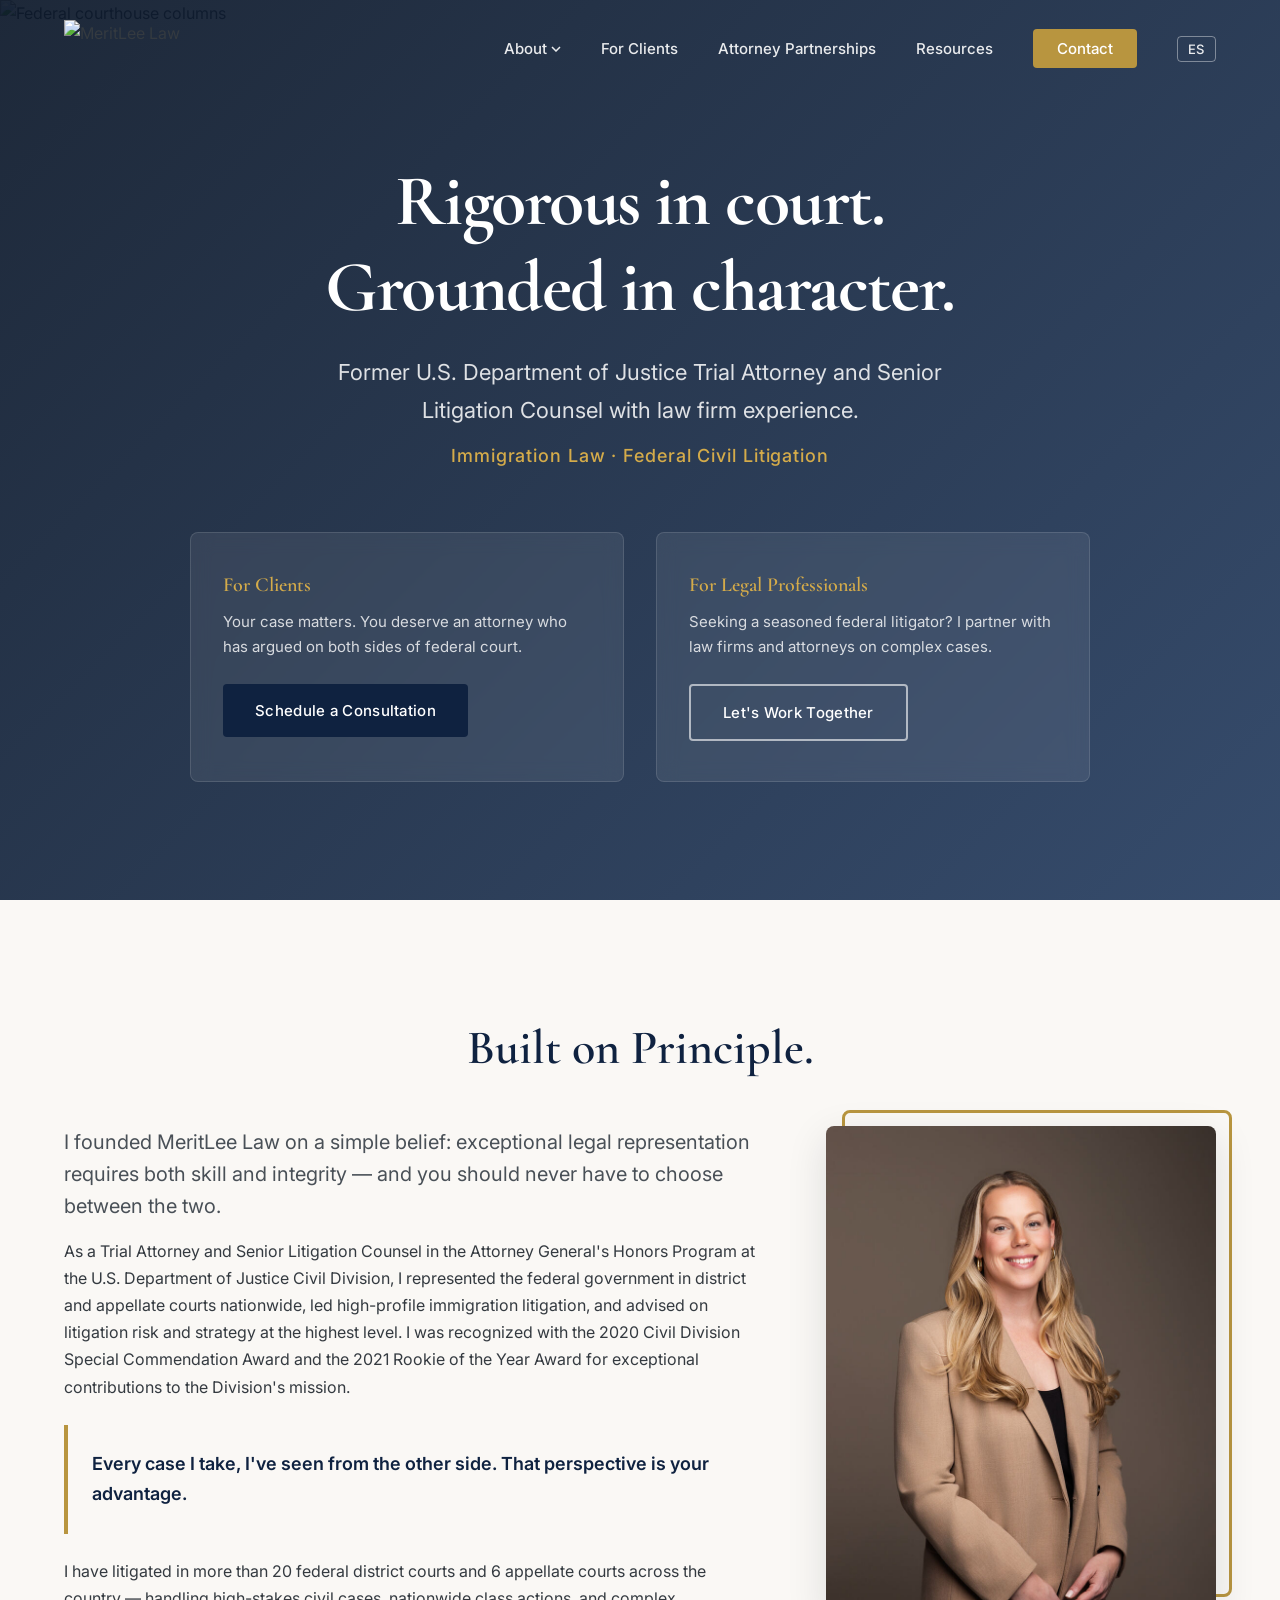
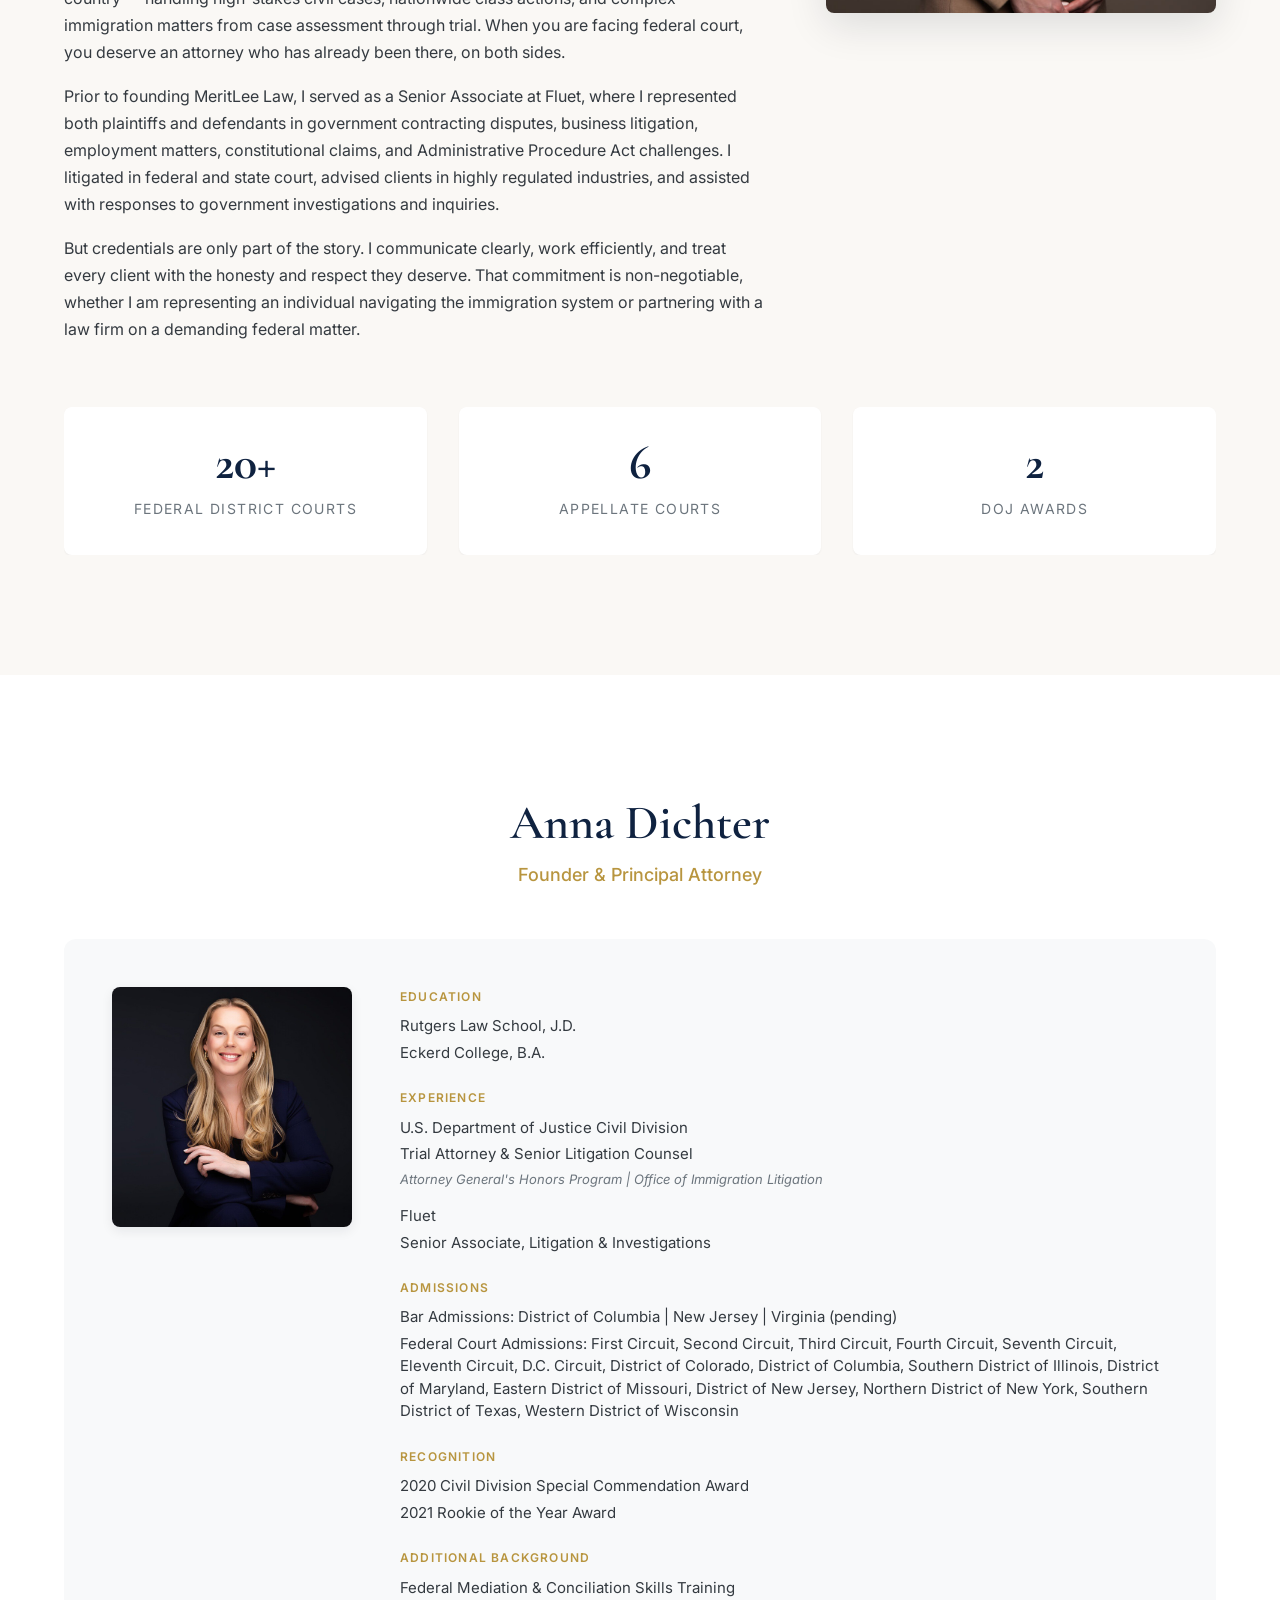
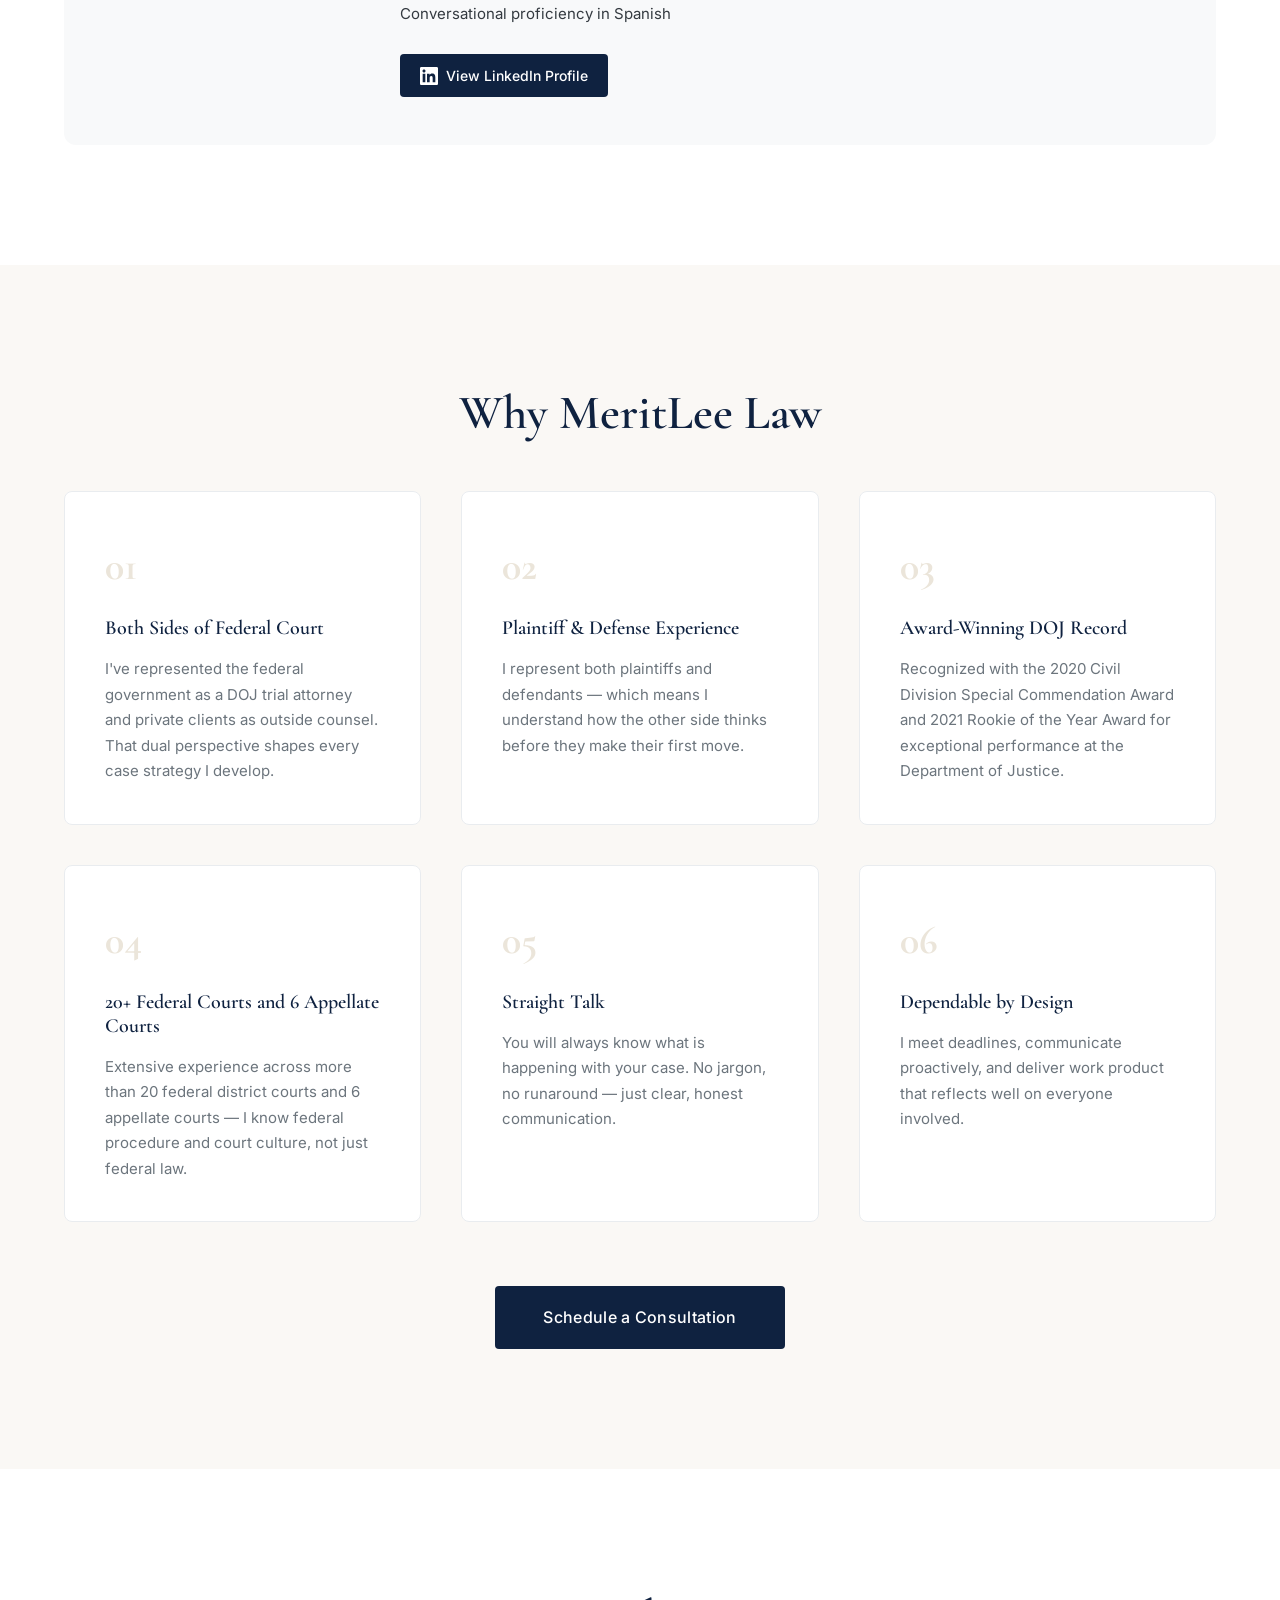
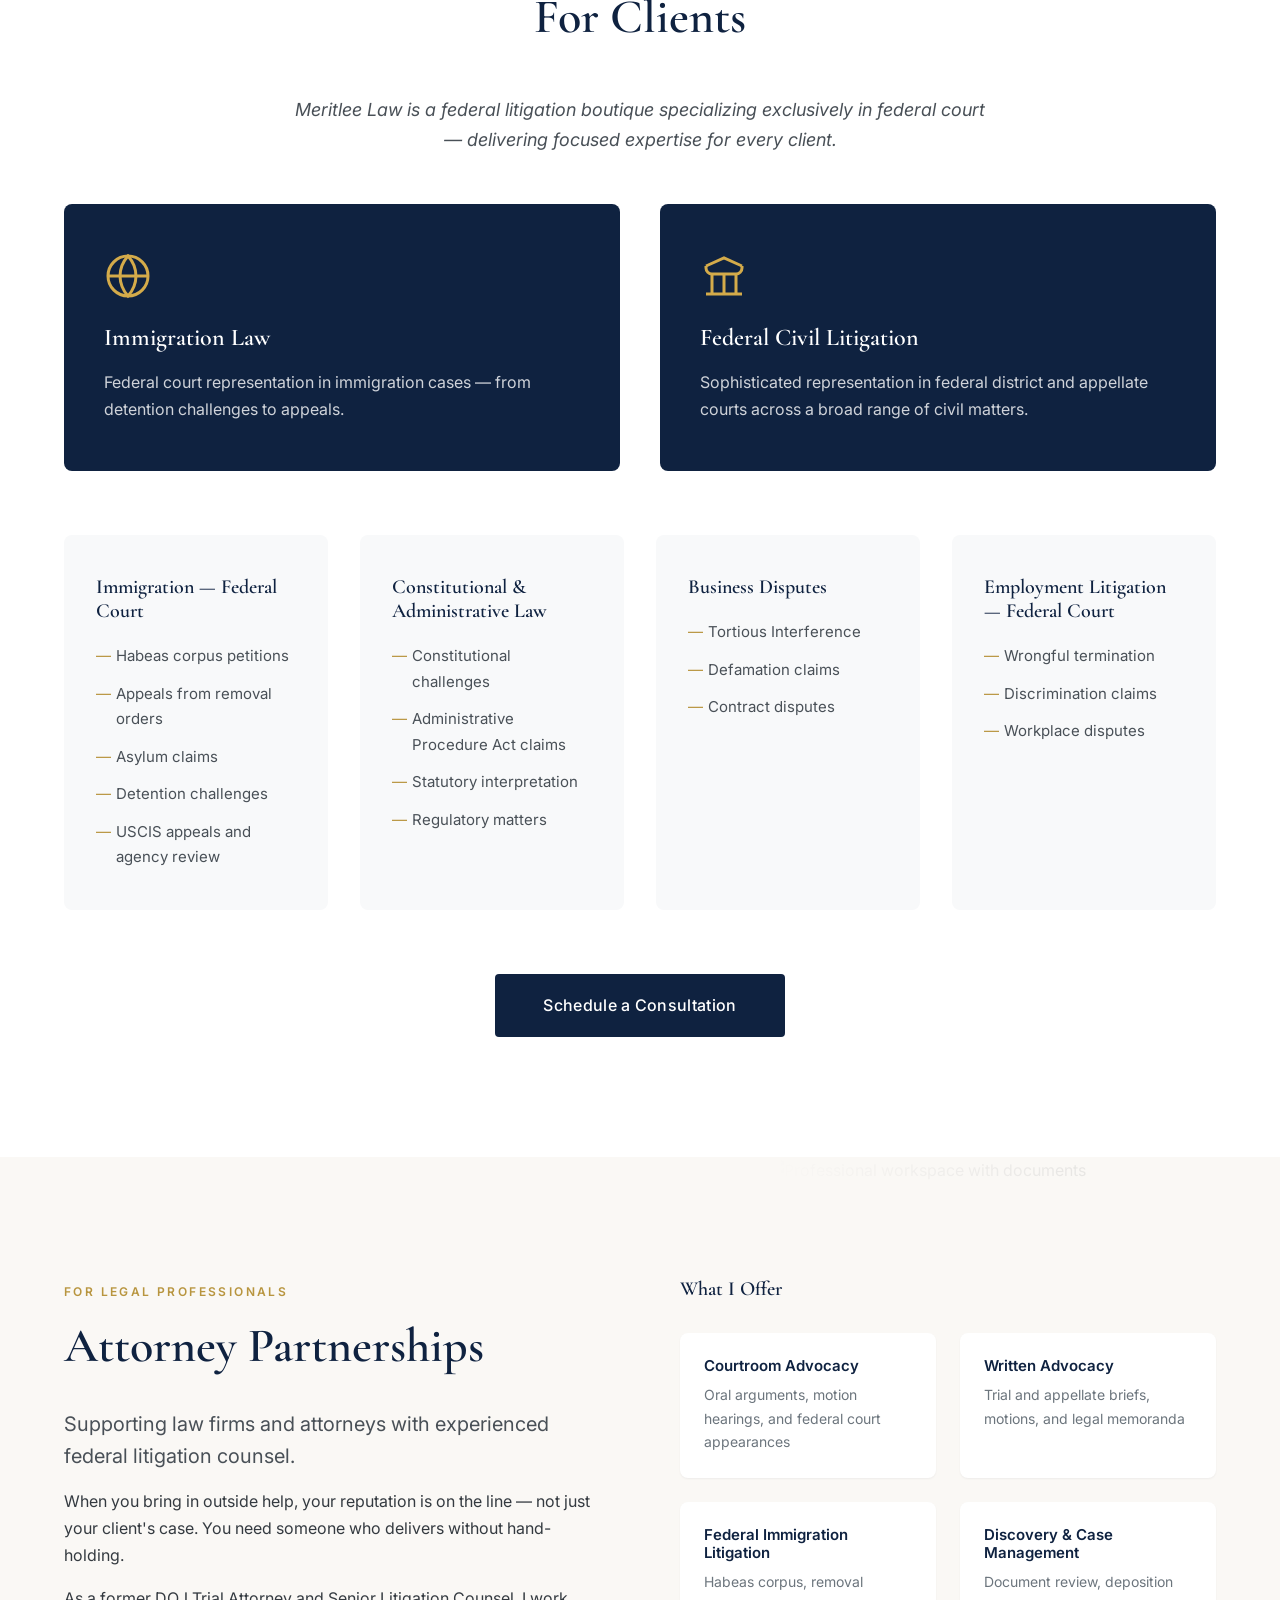
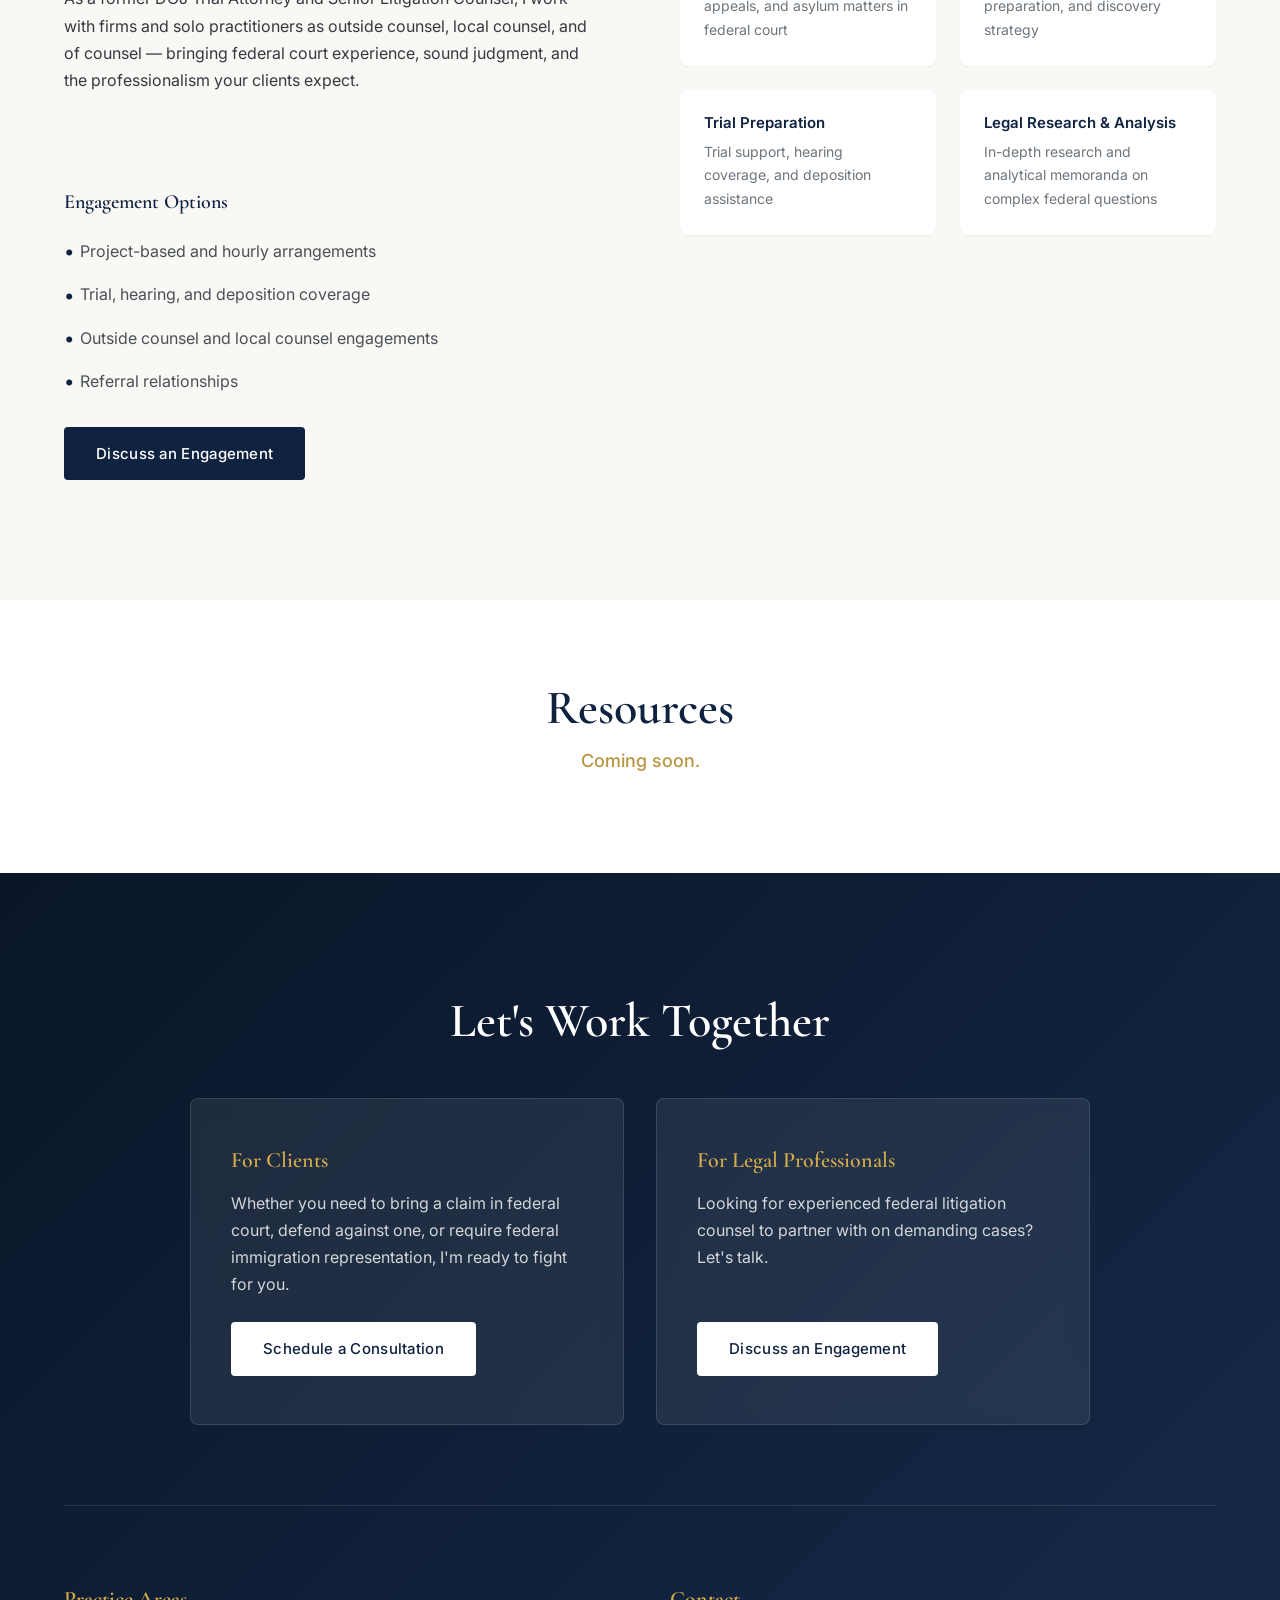
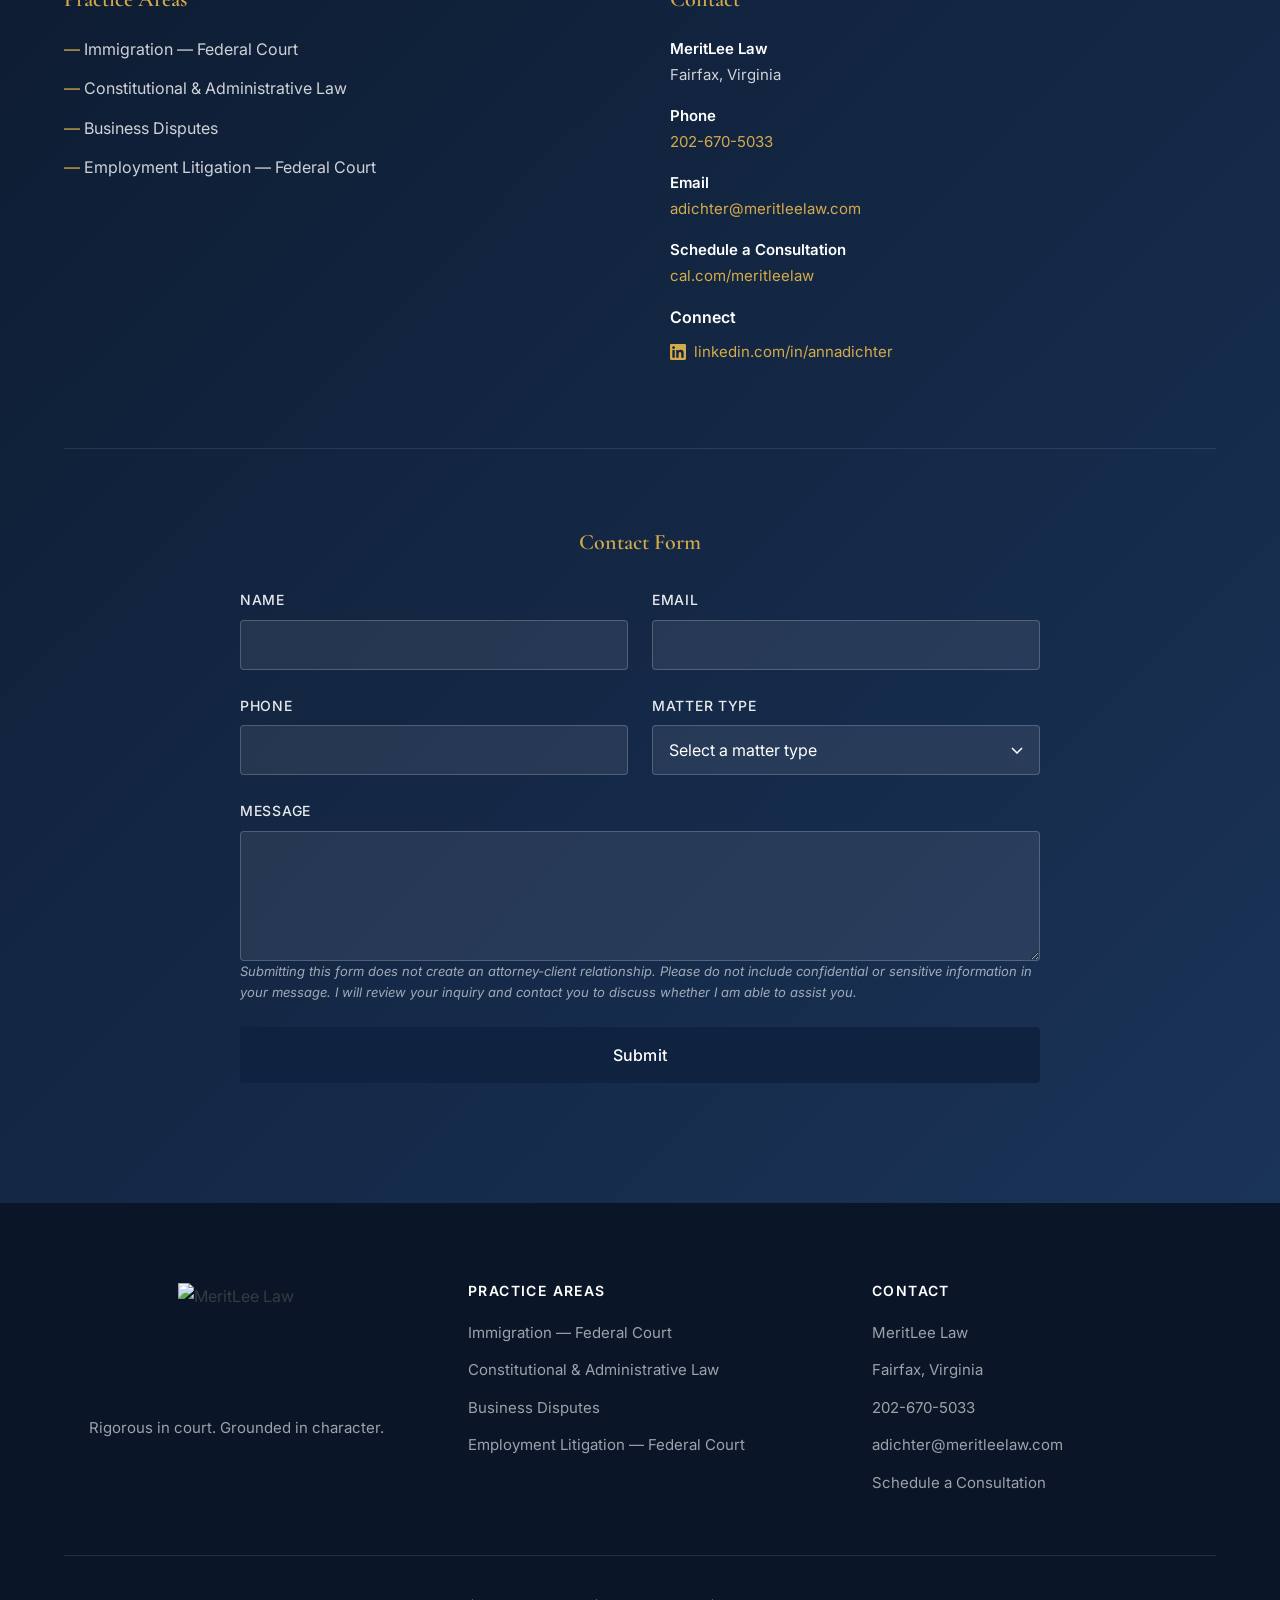
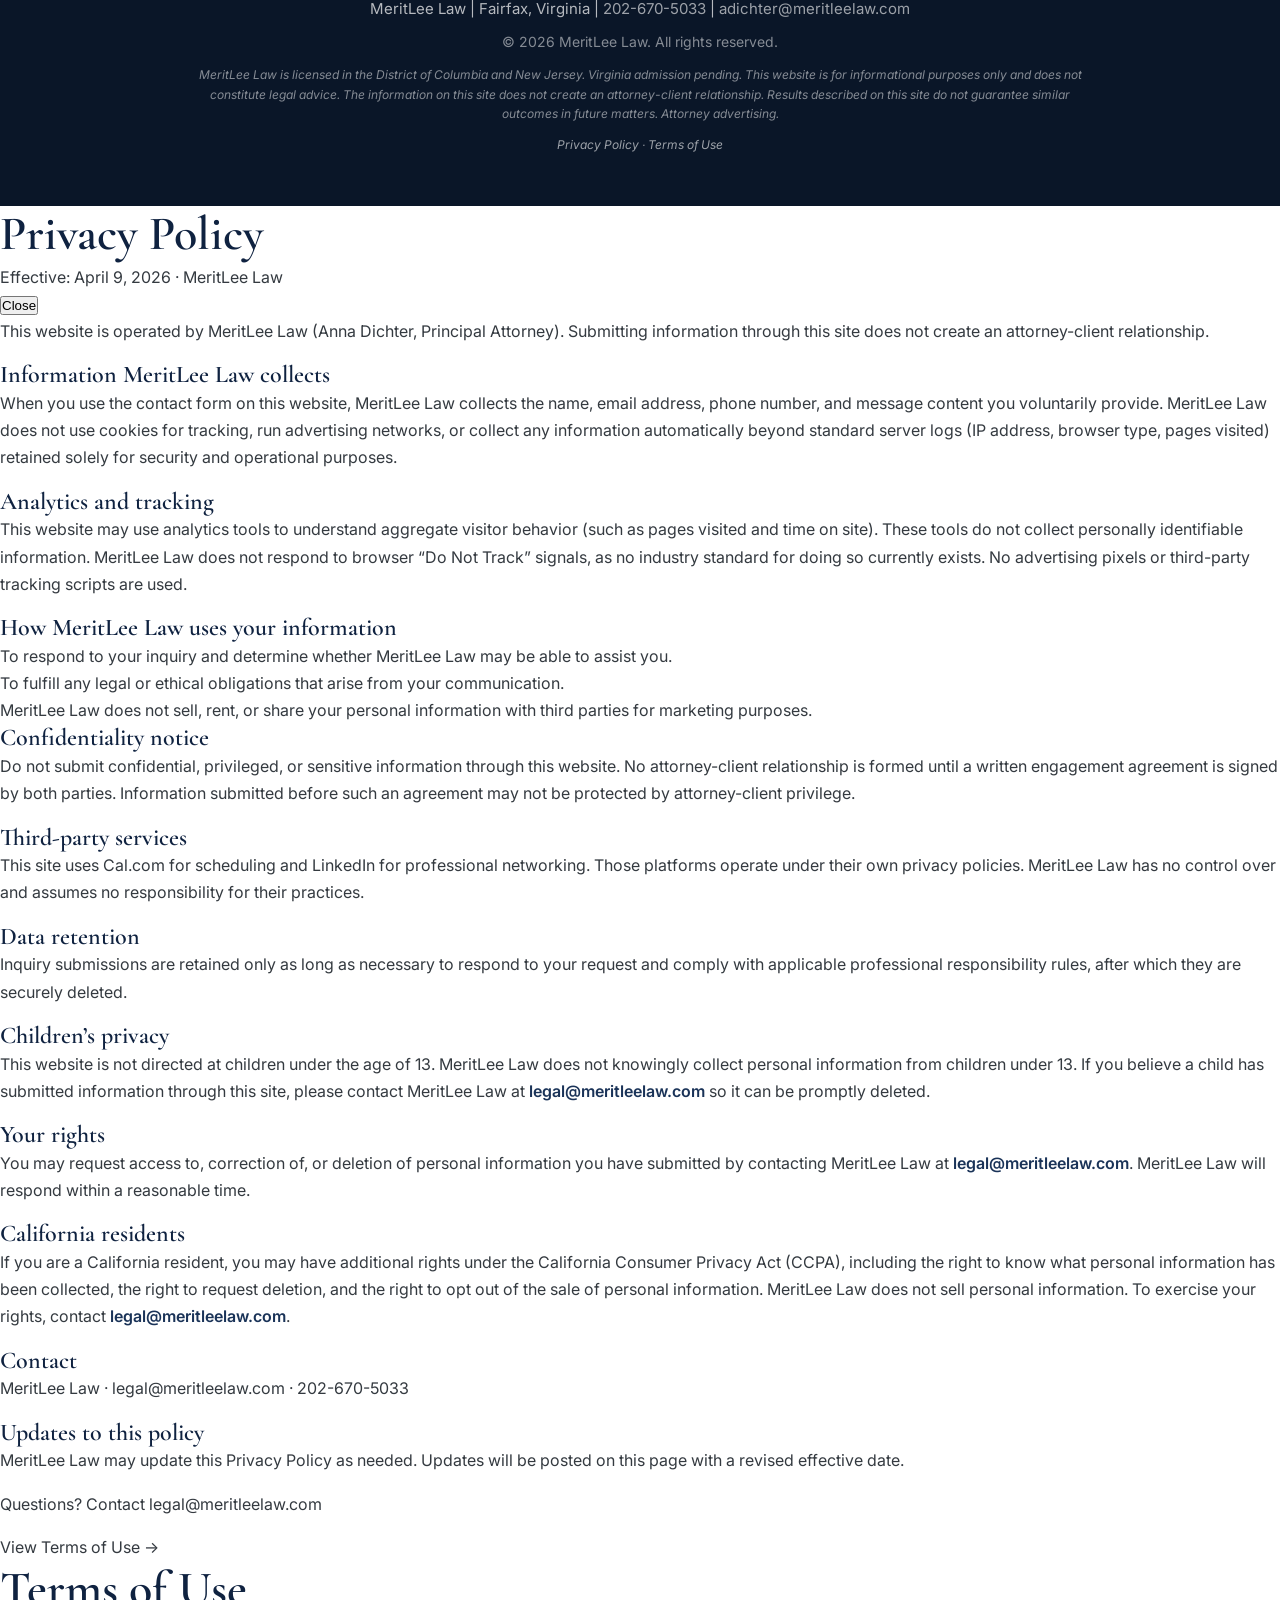
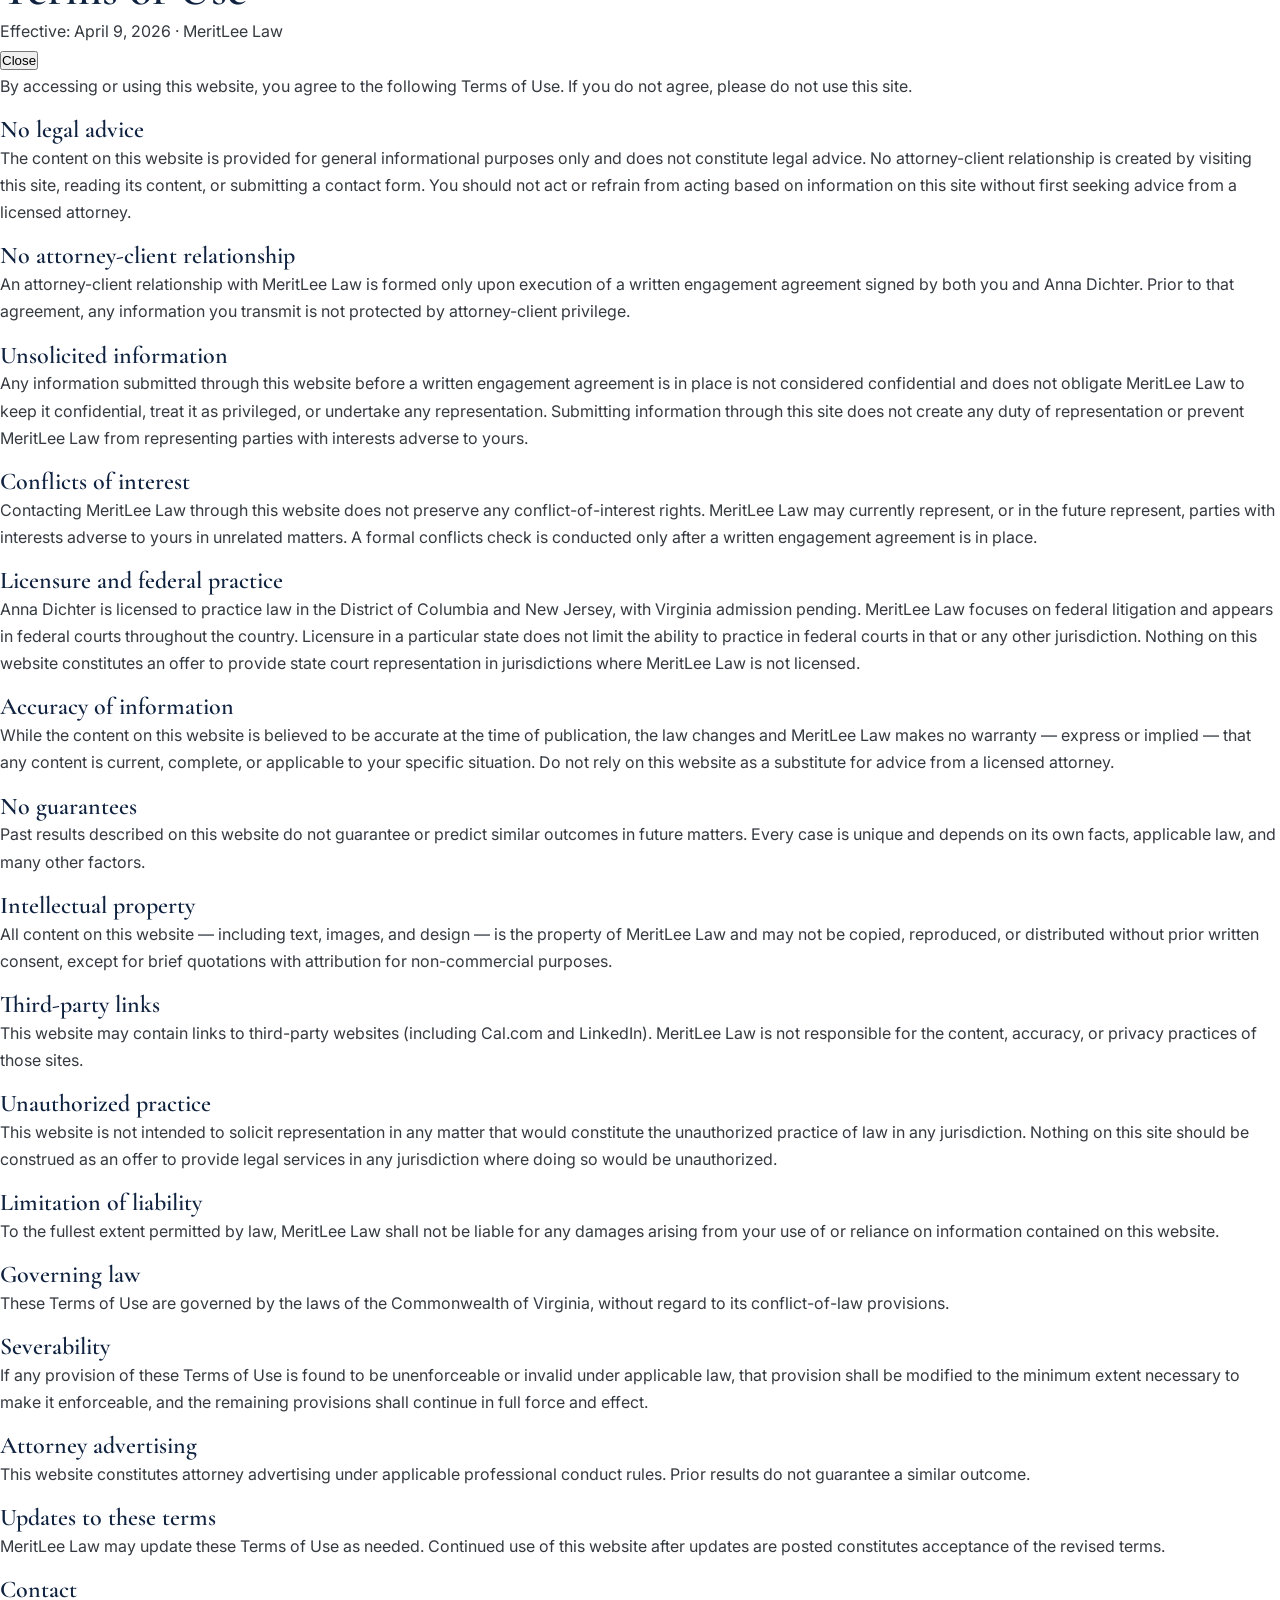
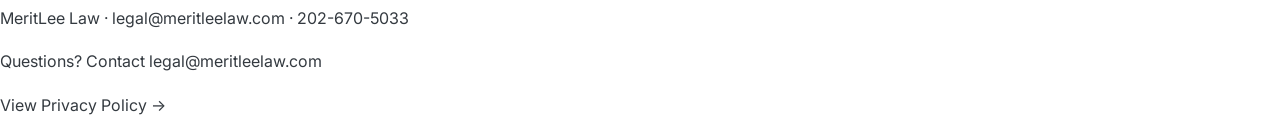
==== commit c5293b11: "Update index.html" ====
--- a/index.html
+++ b/index.html
@@ -132,8 +132,8 @@
                             </div>
                             <div class="credential credential-wide">
                                 <span class="credential-label">Admissions</span>
-                                <span class="credential-value">Licensed: District of Columbia | New Jersey | Virginia (pending)</span>
-                                <span class="credential-value">Federal Court Admittance: First Circuit, Second Circuit, Third Circuit, Fourth Circuit, Seventh Circuit, Eleventh Circuit, D.C. Circuit, District of Colorado, District of Columbia, Southern District of Illinois, District of Maryland, Eastern District of Missouri, District of New Jersey, Northern District of New York, Southern District of Texas, Western District of Wisconsin</span>
+                                <span class="credential-value">Bar Admissions: District of Columbia | New Jersey | Virginia (pending)</span>
+                                <span class="credential-value">Federal Court Admissions: First Circuit, Second Circuit, Third Circuit, Fourth Circuit, Seventh Circuit, Eleventh Circuit, D.C. Circuit, District of Colorado, District of Columbia, Southern District of Illinois, District of Maryland, Eastern District of Missouri, District of New Jersey, Northern District of New York, Southern District of Texas, Western District of Wisconsin</span>
                             </div>
                             <div class="credential credential-wide">
                                 <span class="credential-label">Recognition</span>
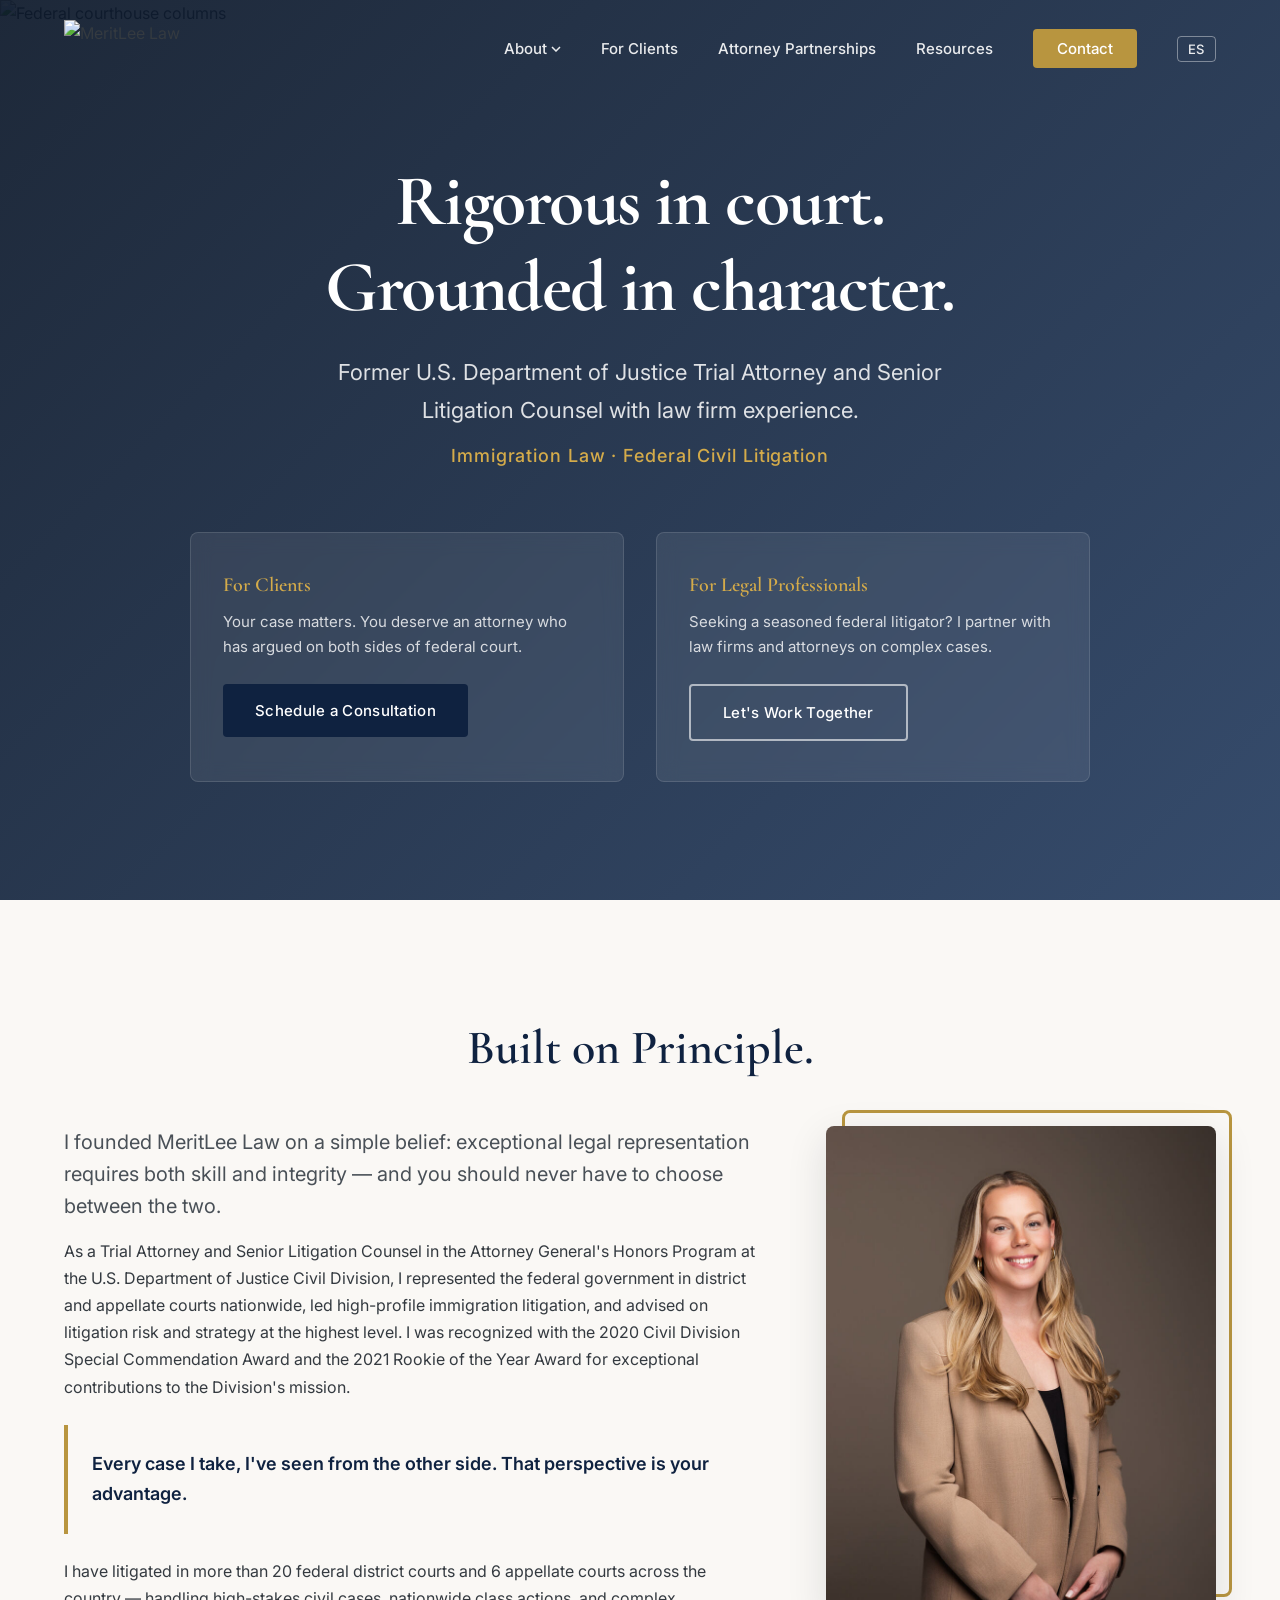
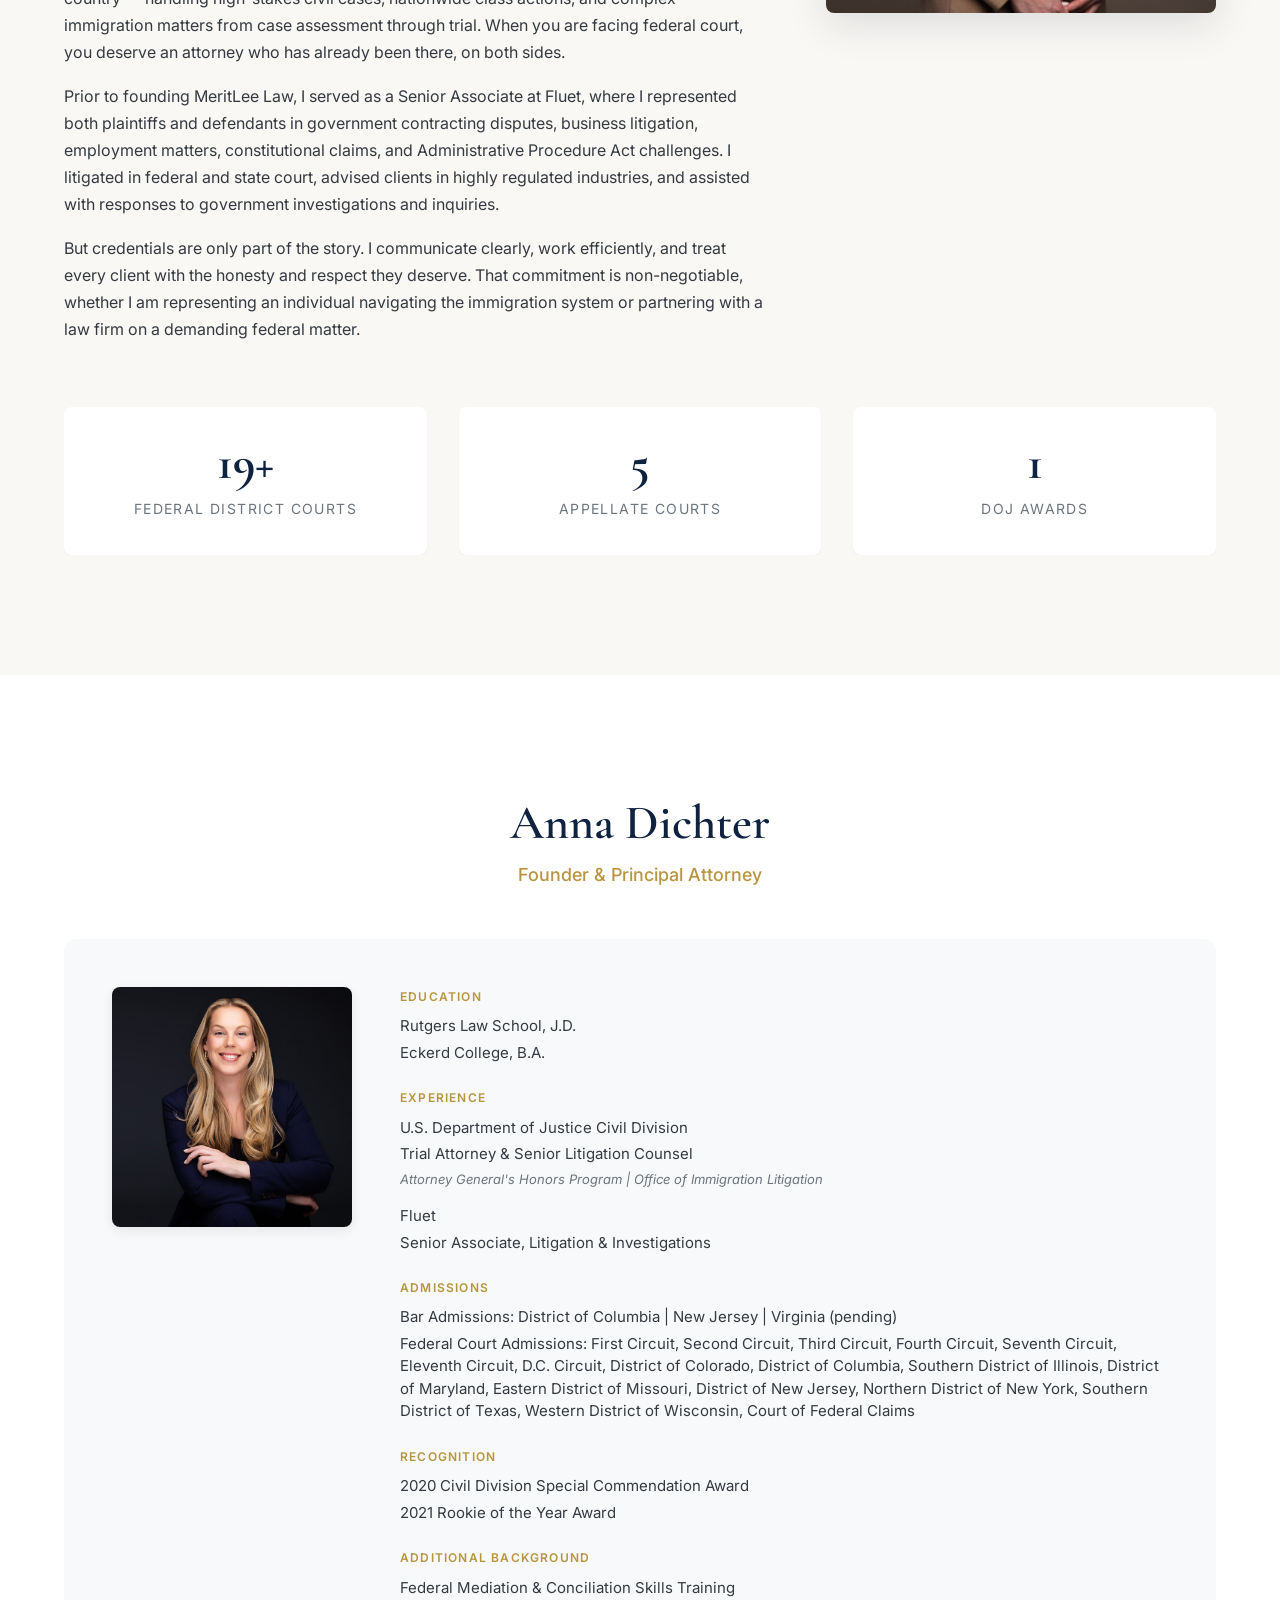
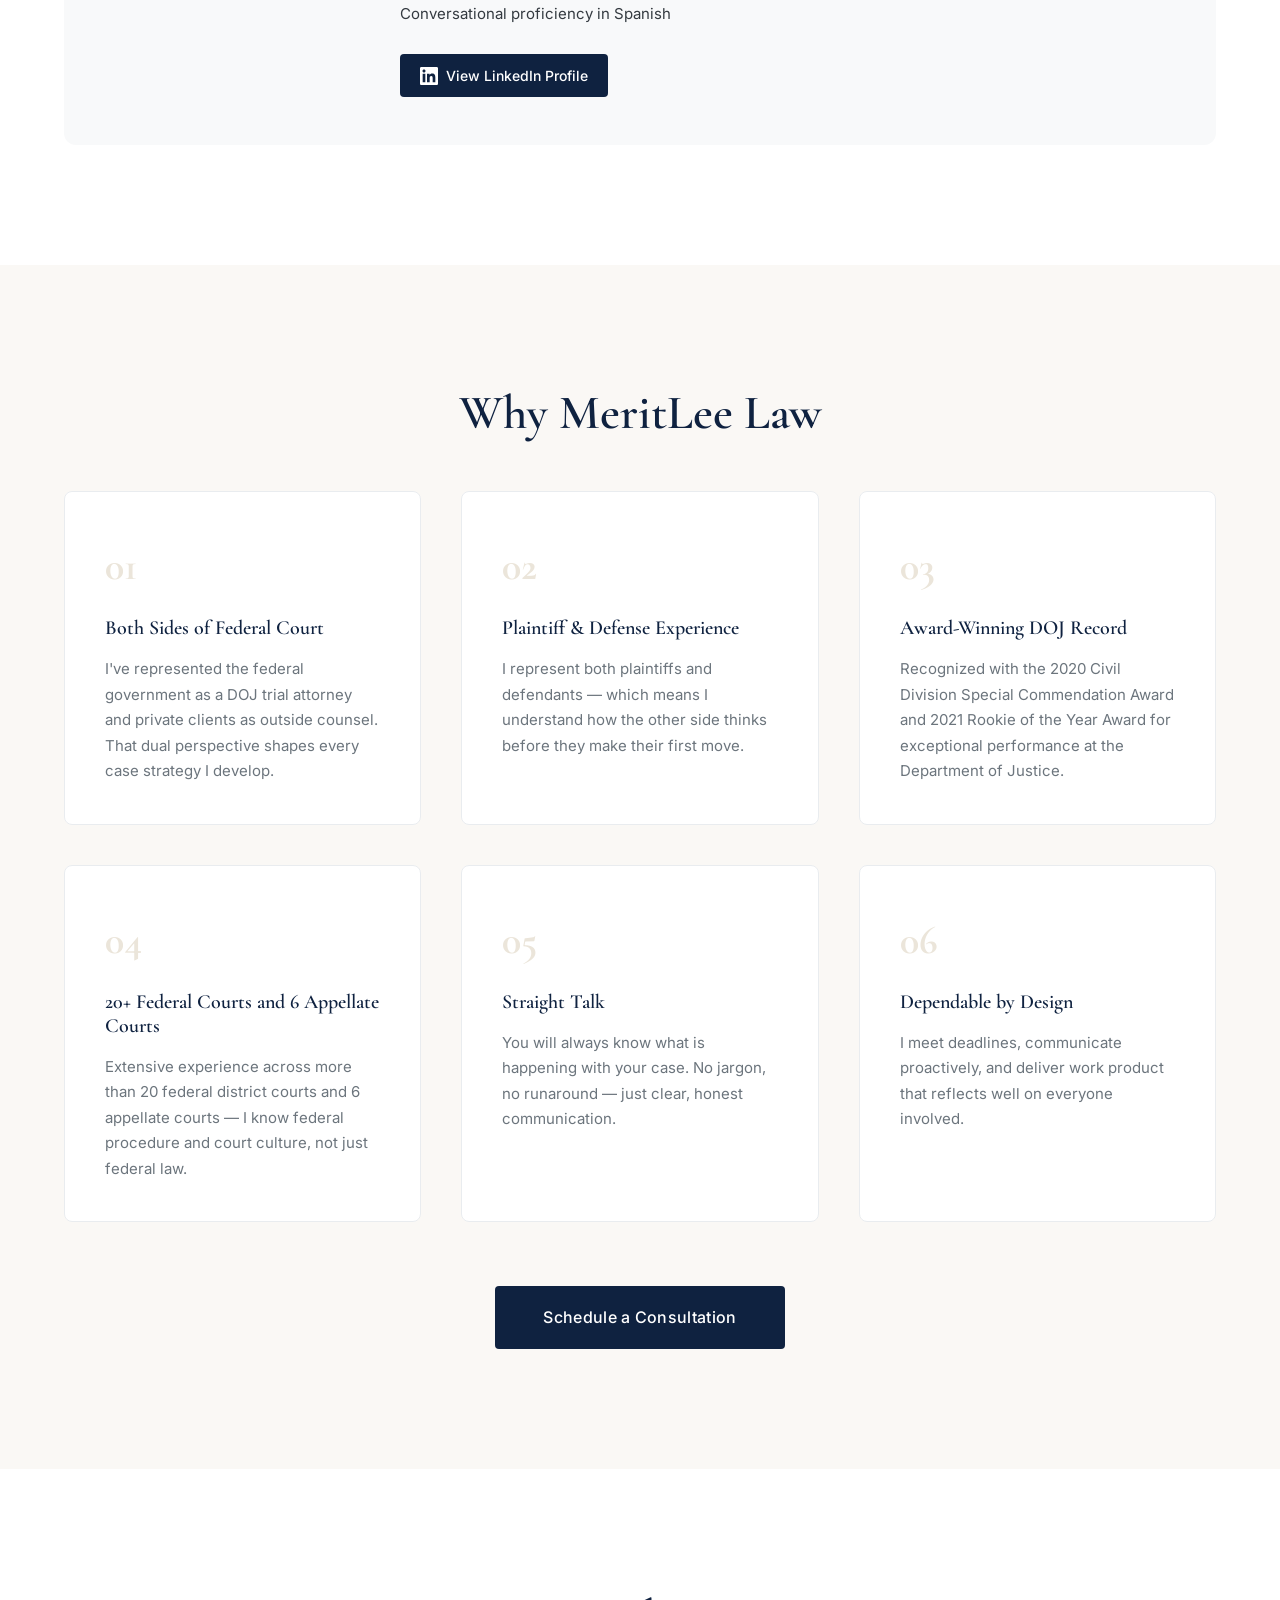
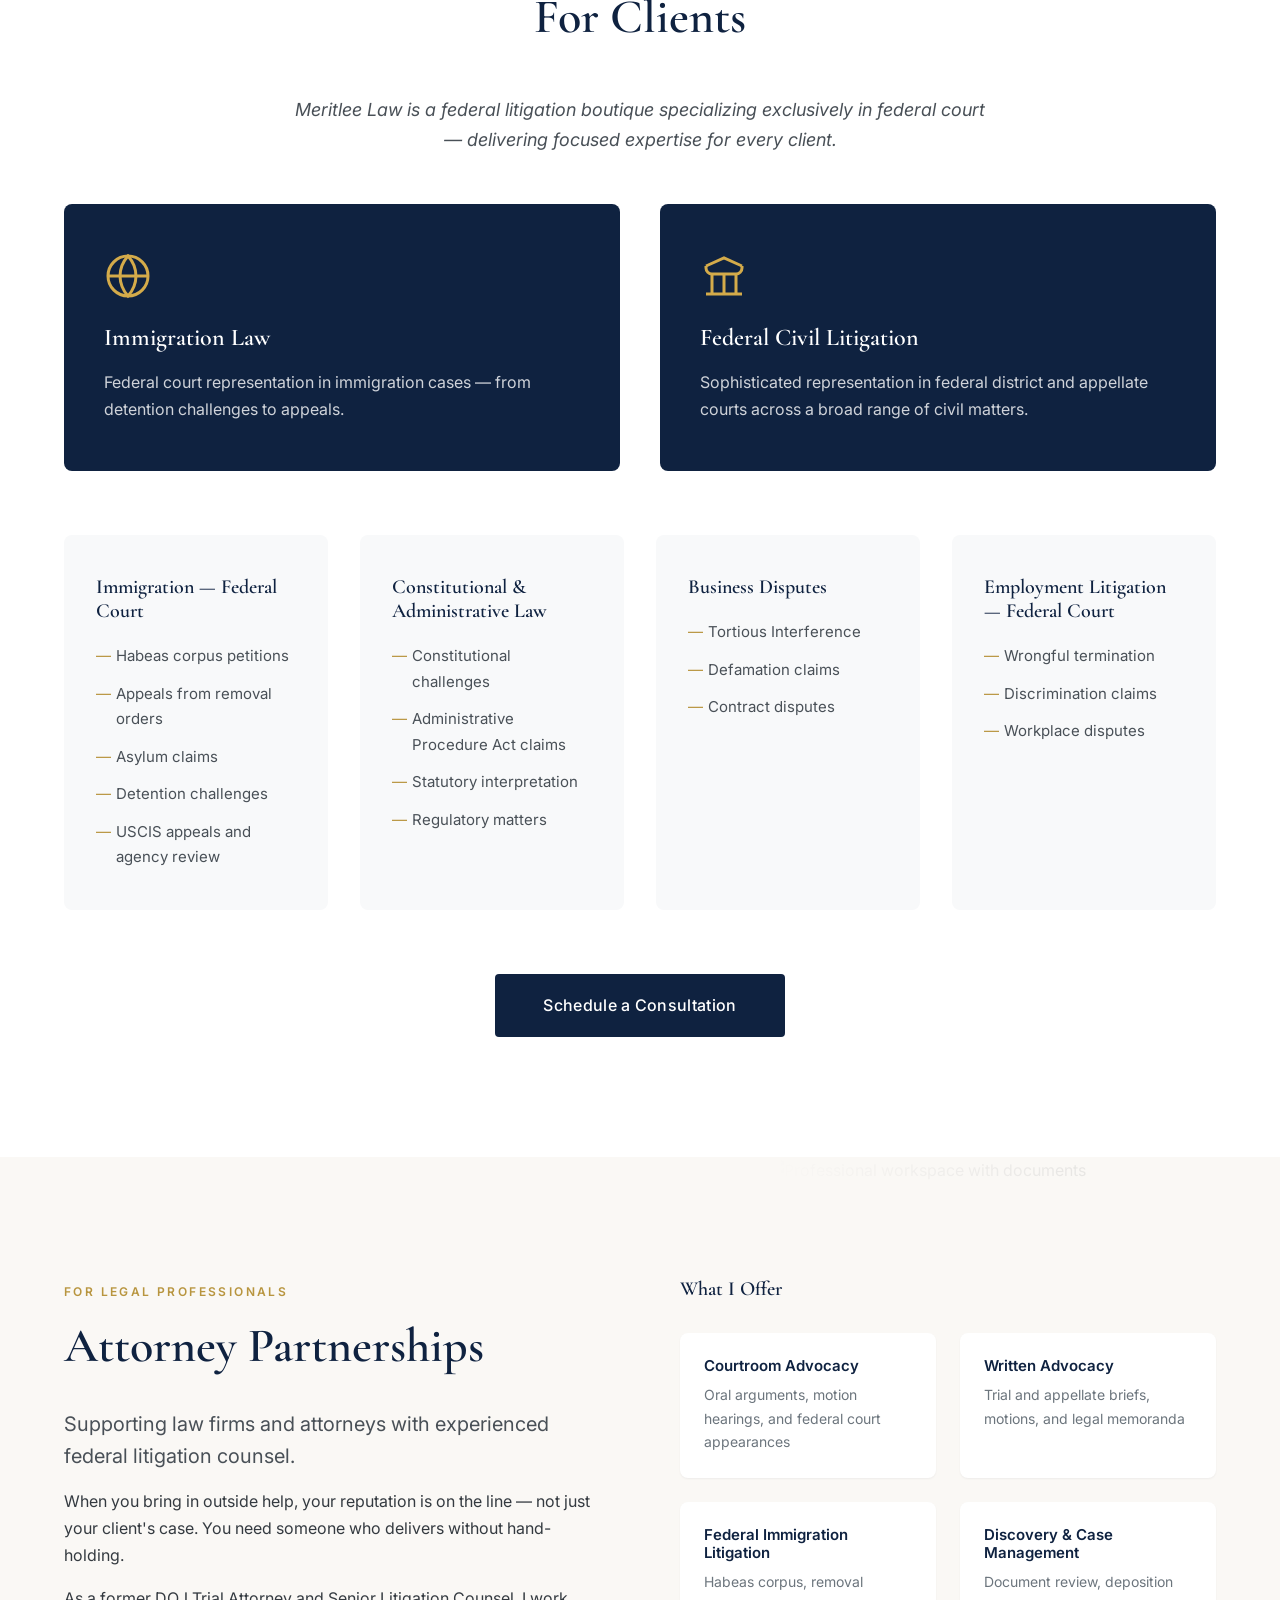
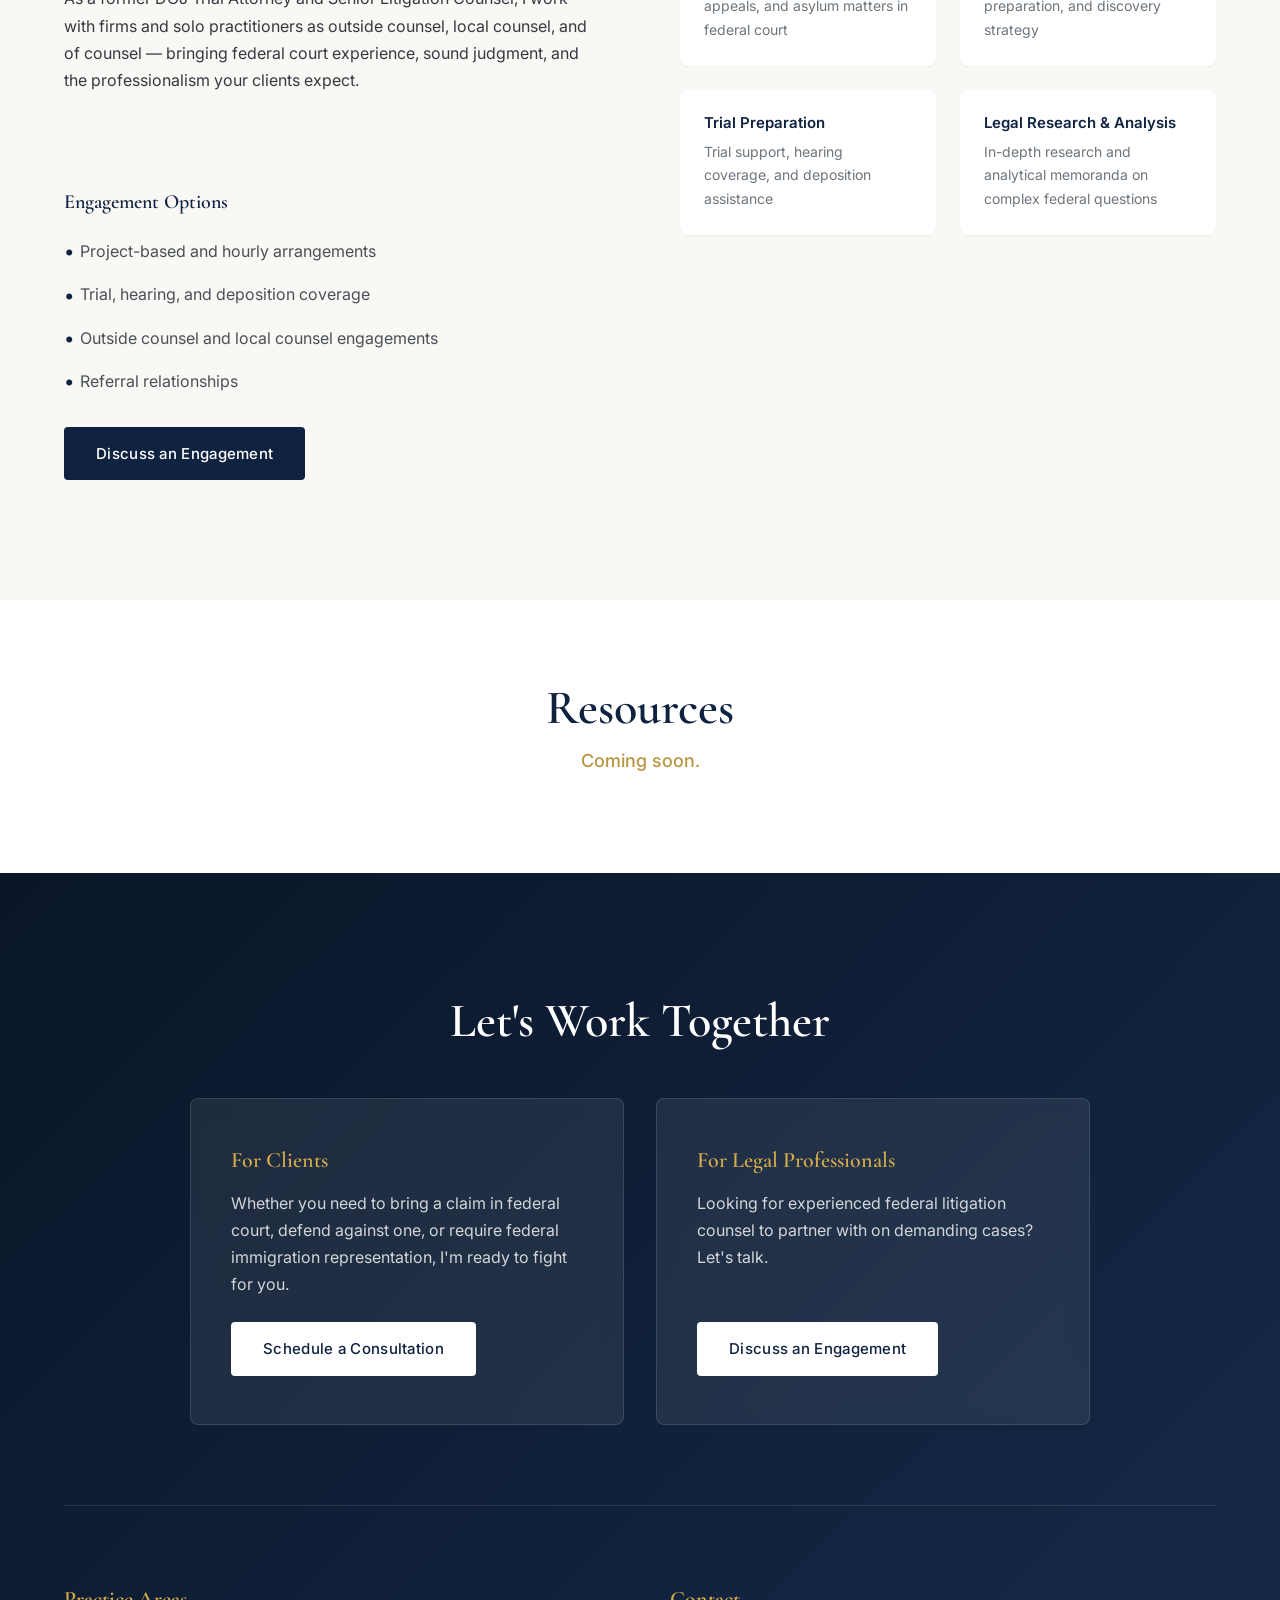
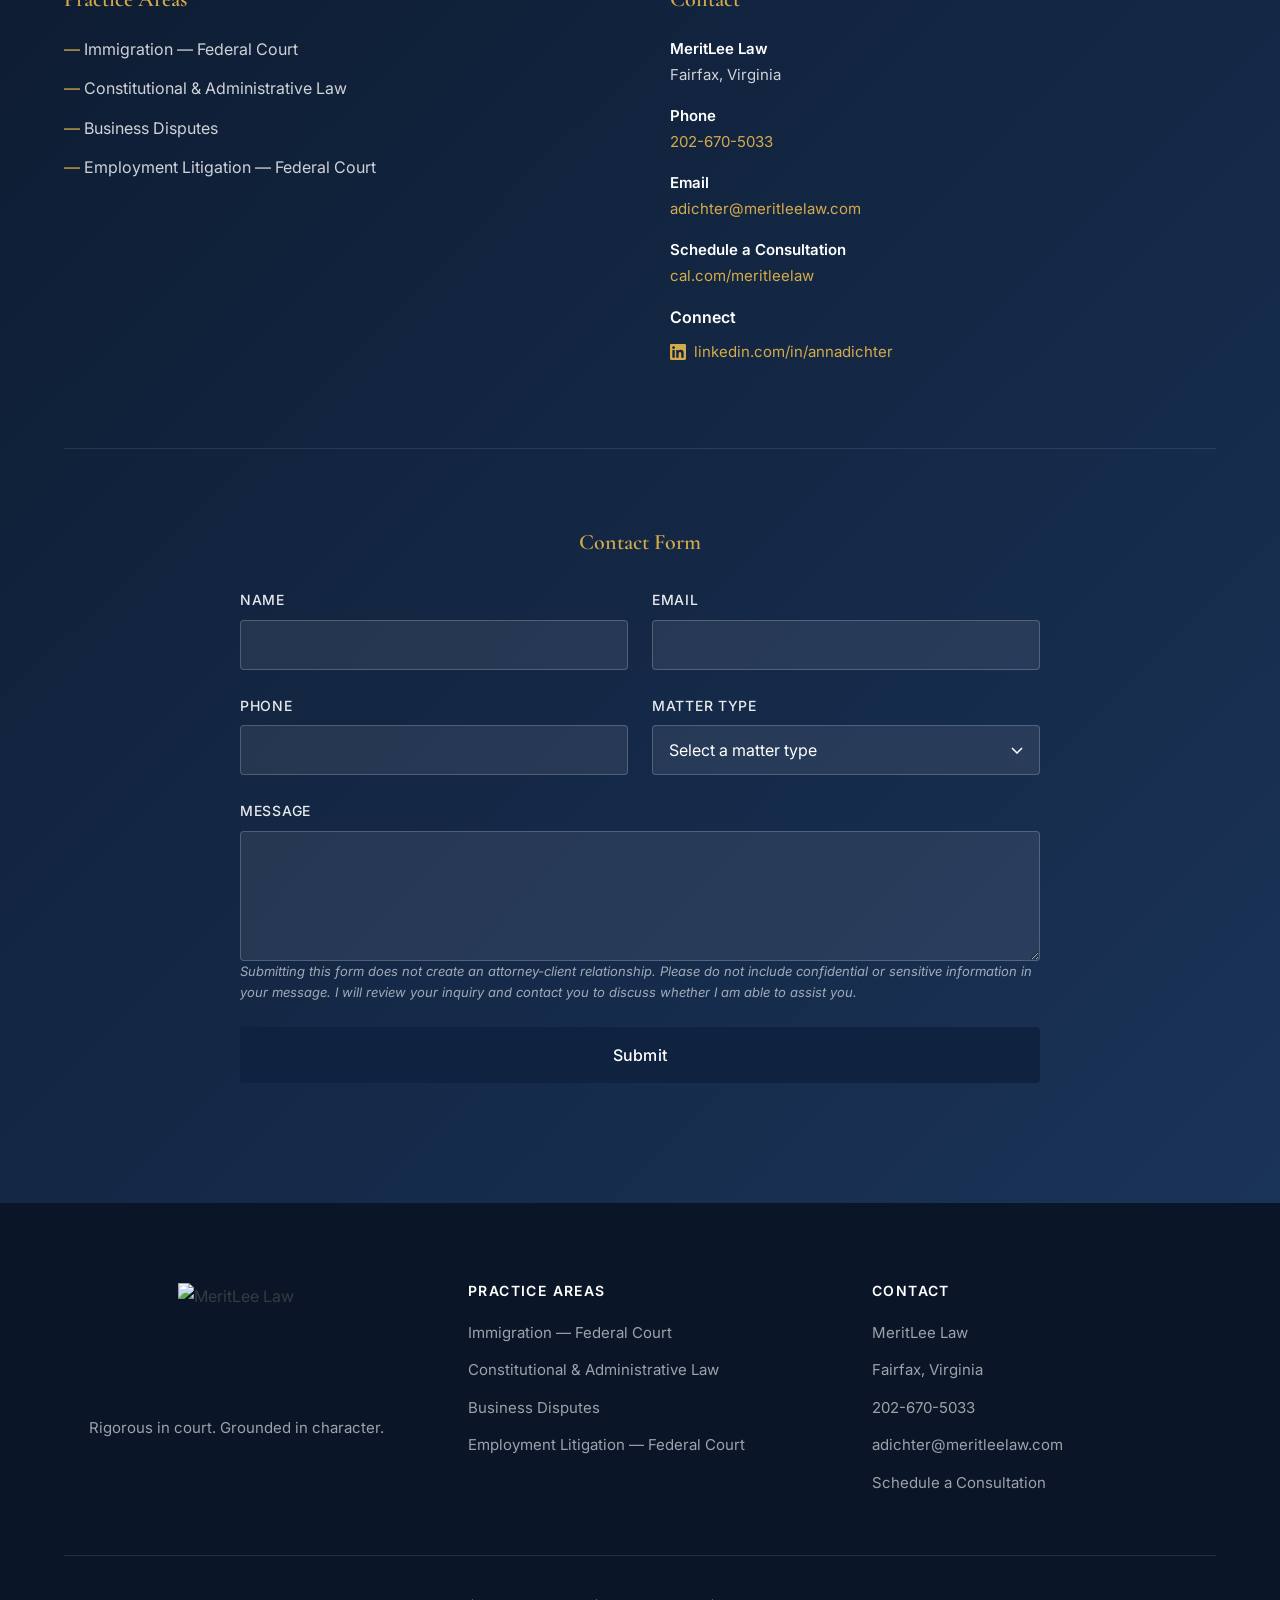
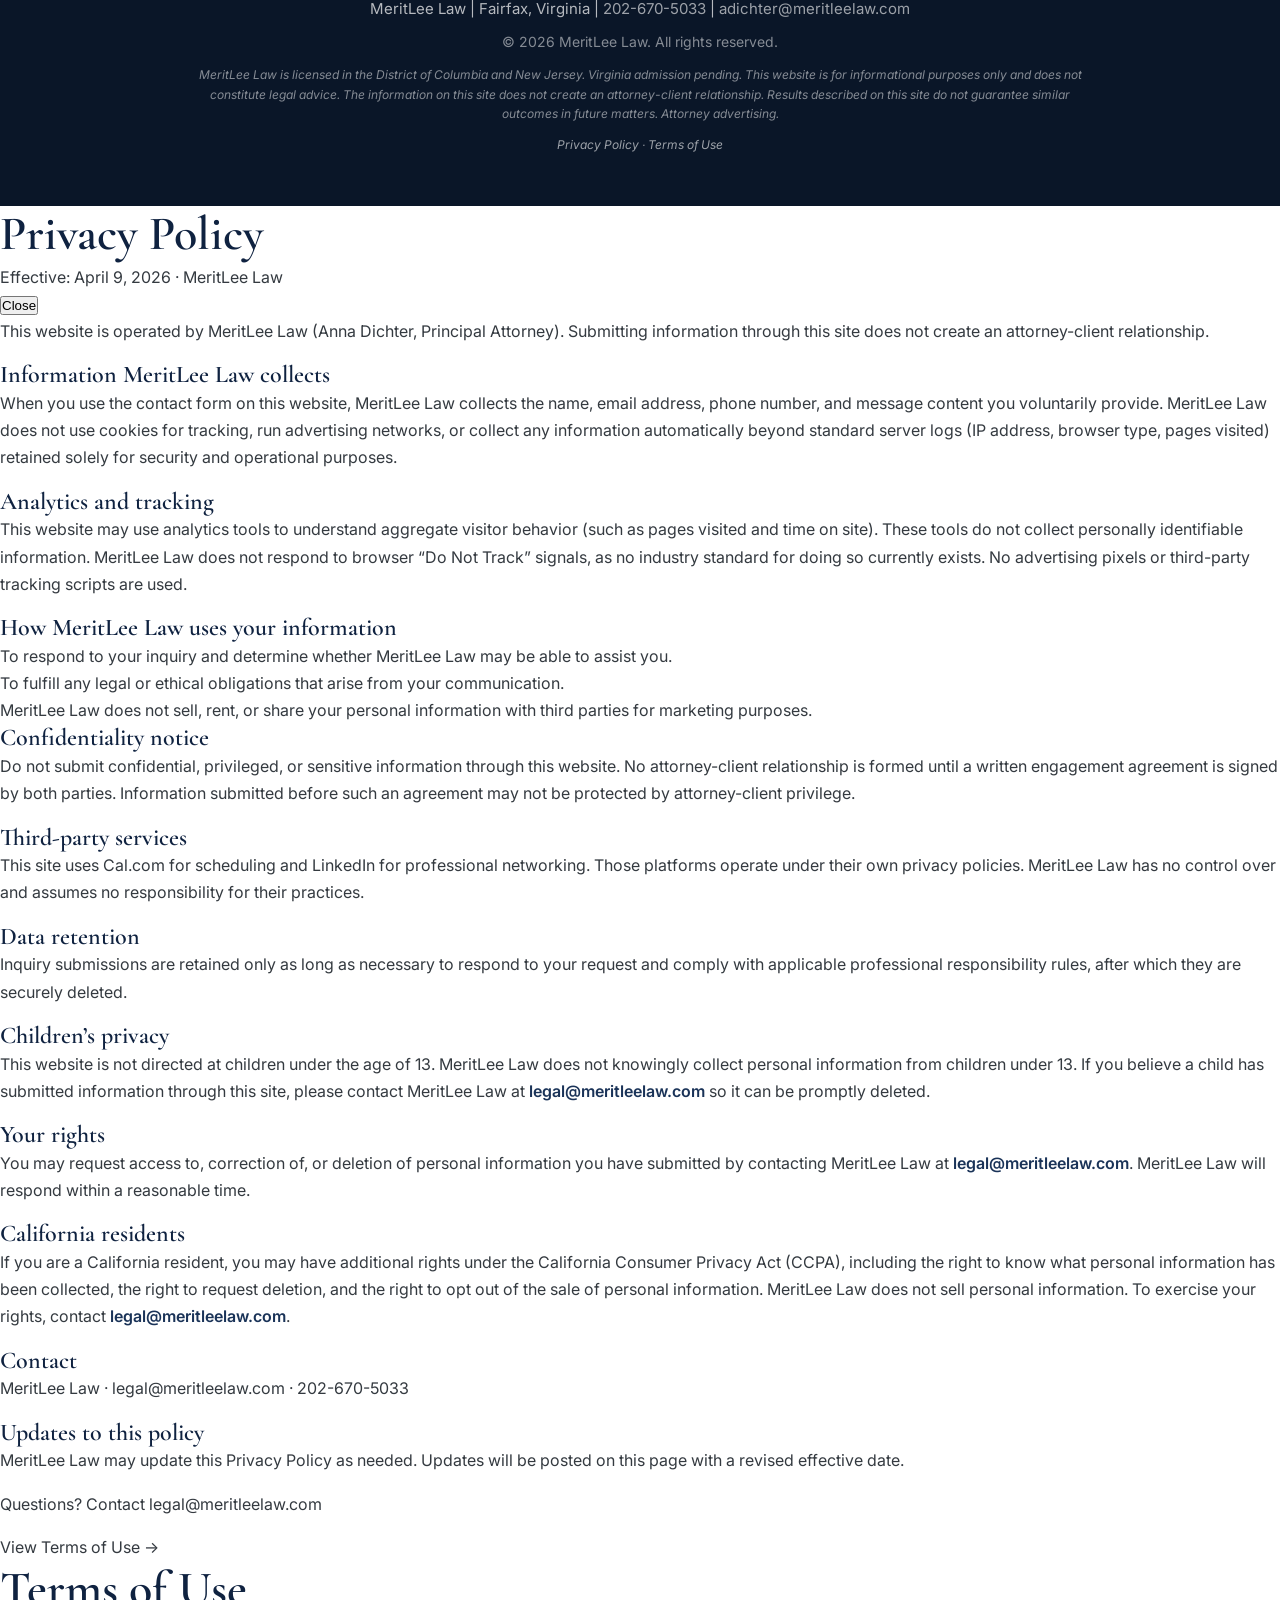
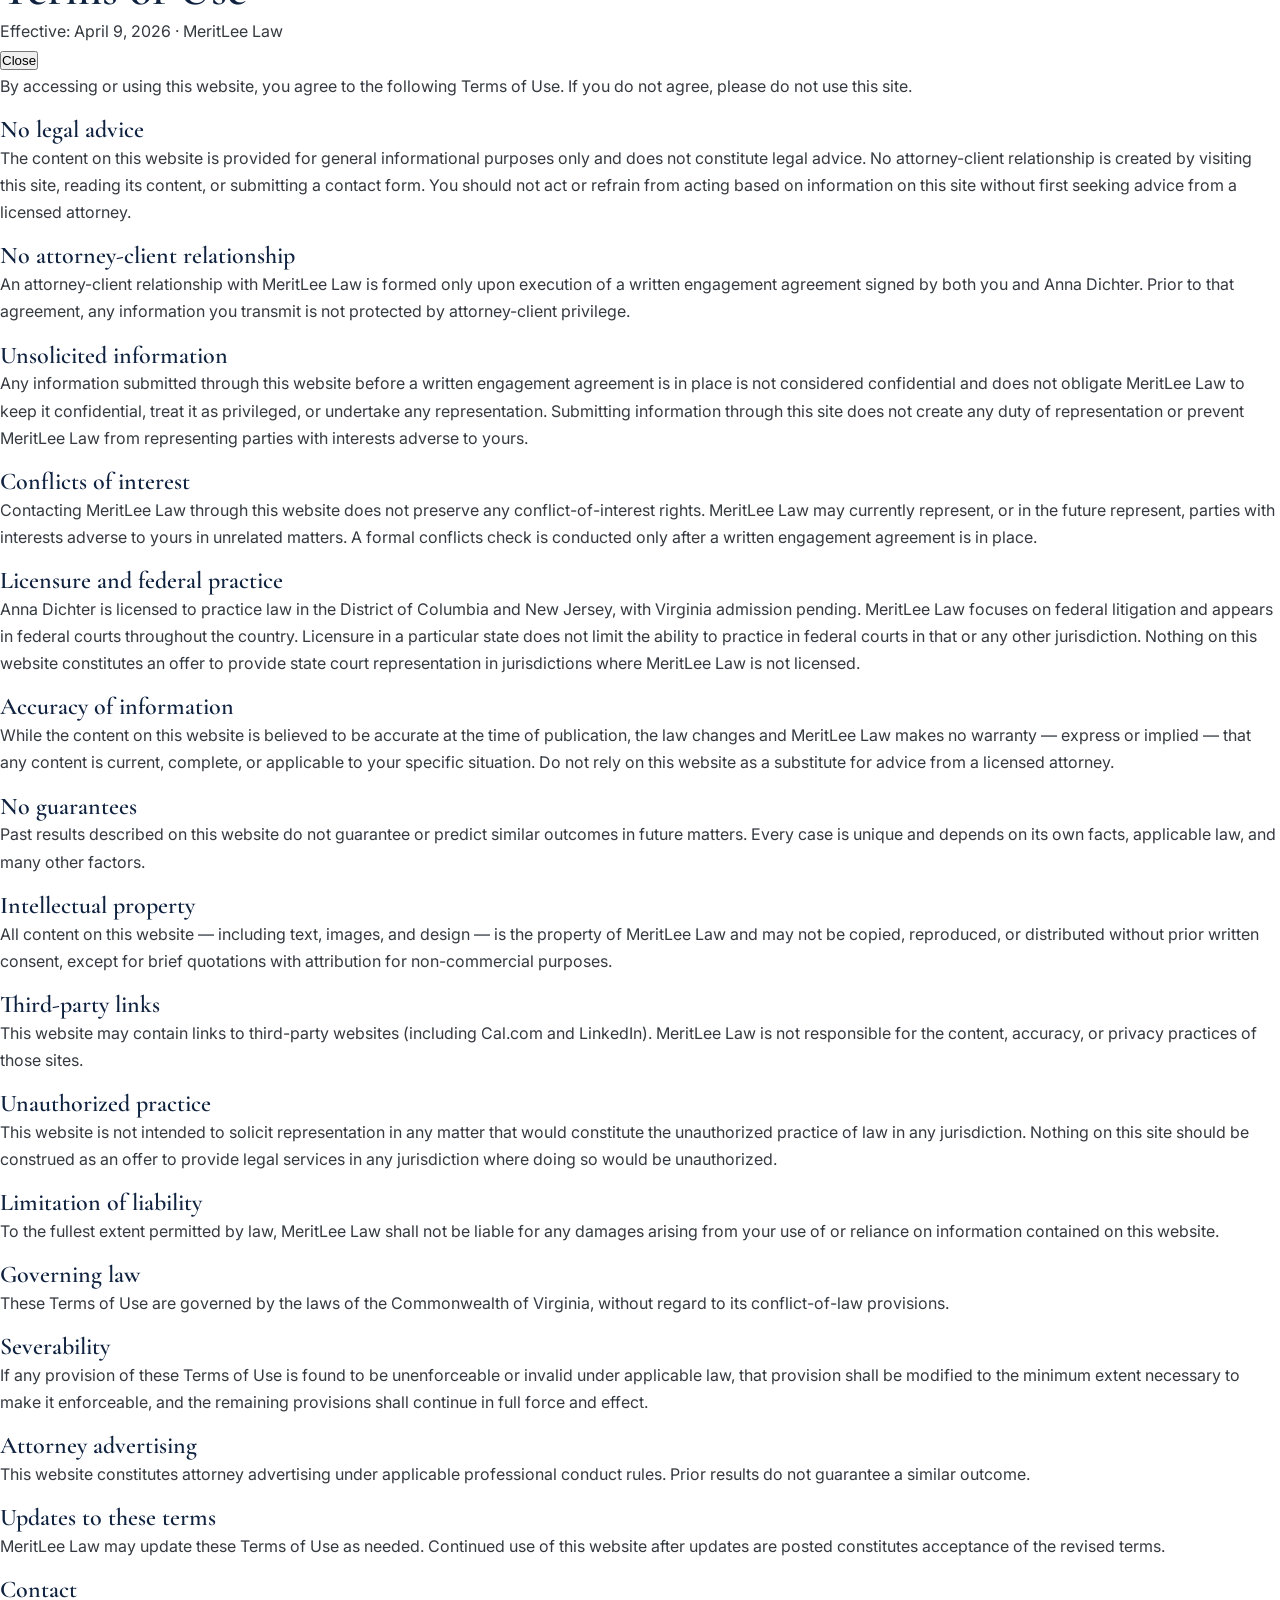
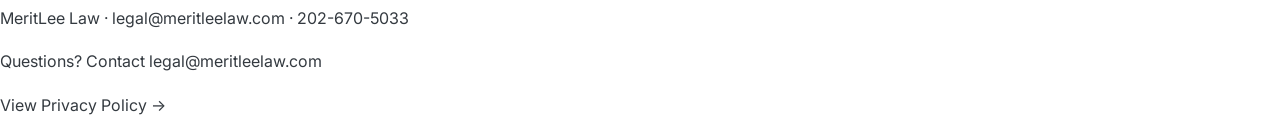
==== commit d4273c04: "Update index.html" ====
--- a/index.html
+++ b/index.html
@@ -133,7 +133,7 @@
                             <div class="credential credential-wide">
                                 <span class="credential-label">Admissions</span>
                                 <span class="credential-value">Bar Admissions: District of Columbia | New Jersey | Virginia (pending)</span>
-                                <span class="credential-value">Federal Court Admissions: First Circuit, Second Circuit, Third Circuit, Fourth Circuit, Seventh Circuit, Eleventh Circuit, D.C. Circuit, District of Colorado, District of Columbia, Southern District of Illinois, District of Maryland, Eastern District of Missouri, District of New Jersey, Northern District of New York, Southern District of Texas, Western District of Wisconsin</span>
+                                <span class="credential-value">Federal Court Admissions: First Circuit, Second Circuit, Third Circuit, Fourth Circuit, Seventh Circuit, Eleventh Circuit, D.C. Circuit, District of Colorado, District of Columbia, Southern District of Illinois, District of Maryland, Eastern District of Missouri, District of New Jersey, Northern District of New York, Southern District of Texas, Western District of Wisconsin, Court of Federal Claims</span>
                             </div>
                             <div class="credential credential-wide">
                                 <span class="credential-label">Recognition</span>
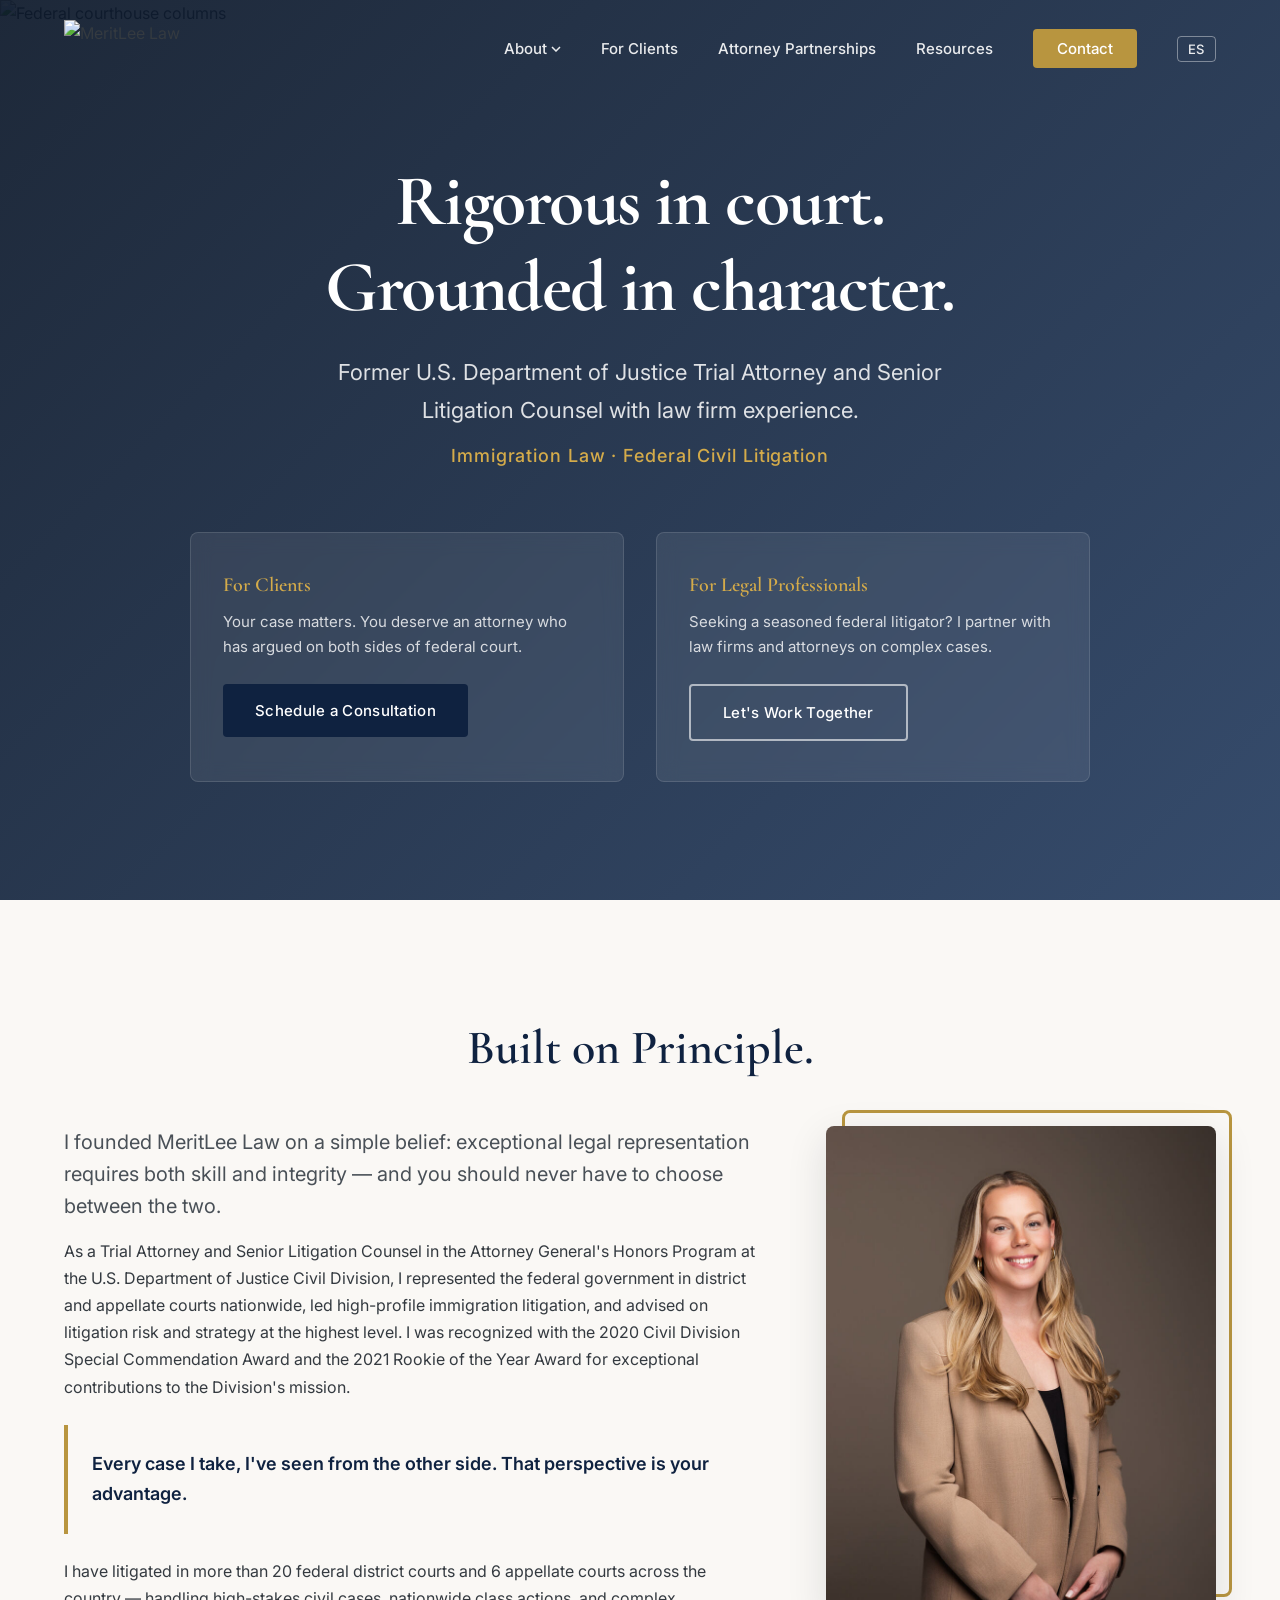
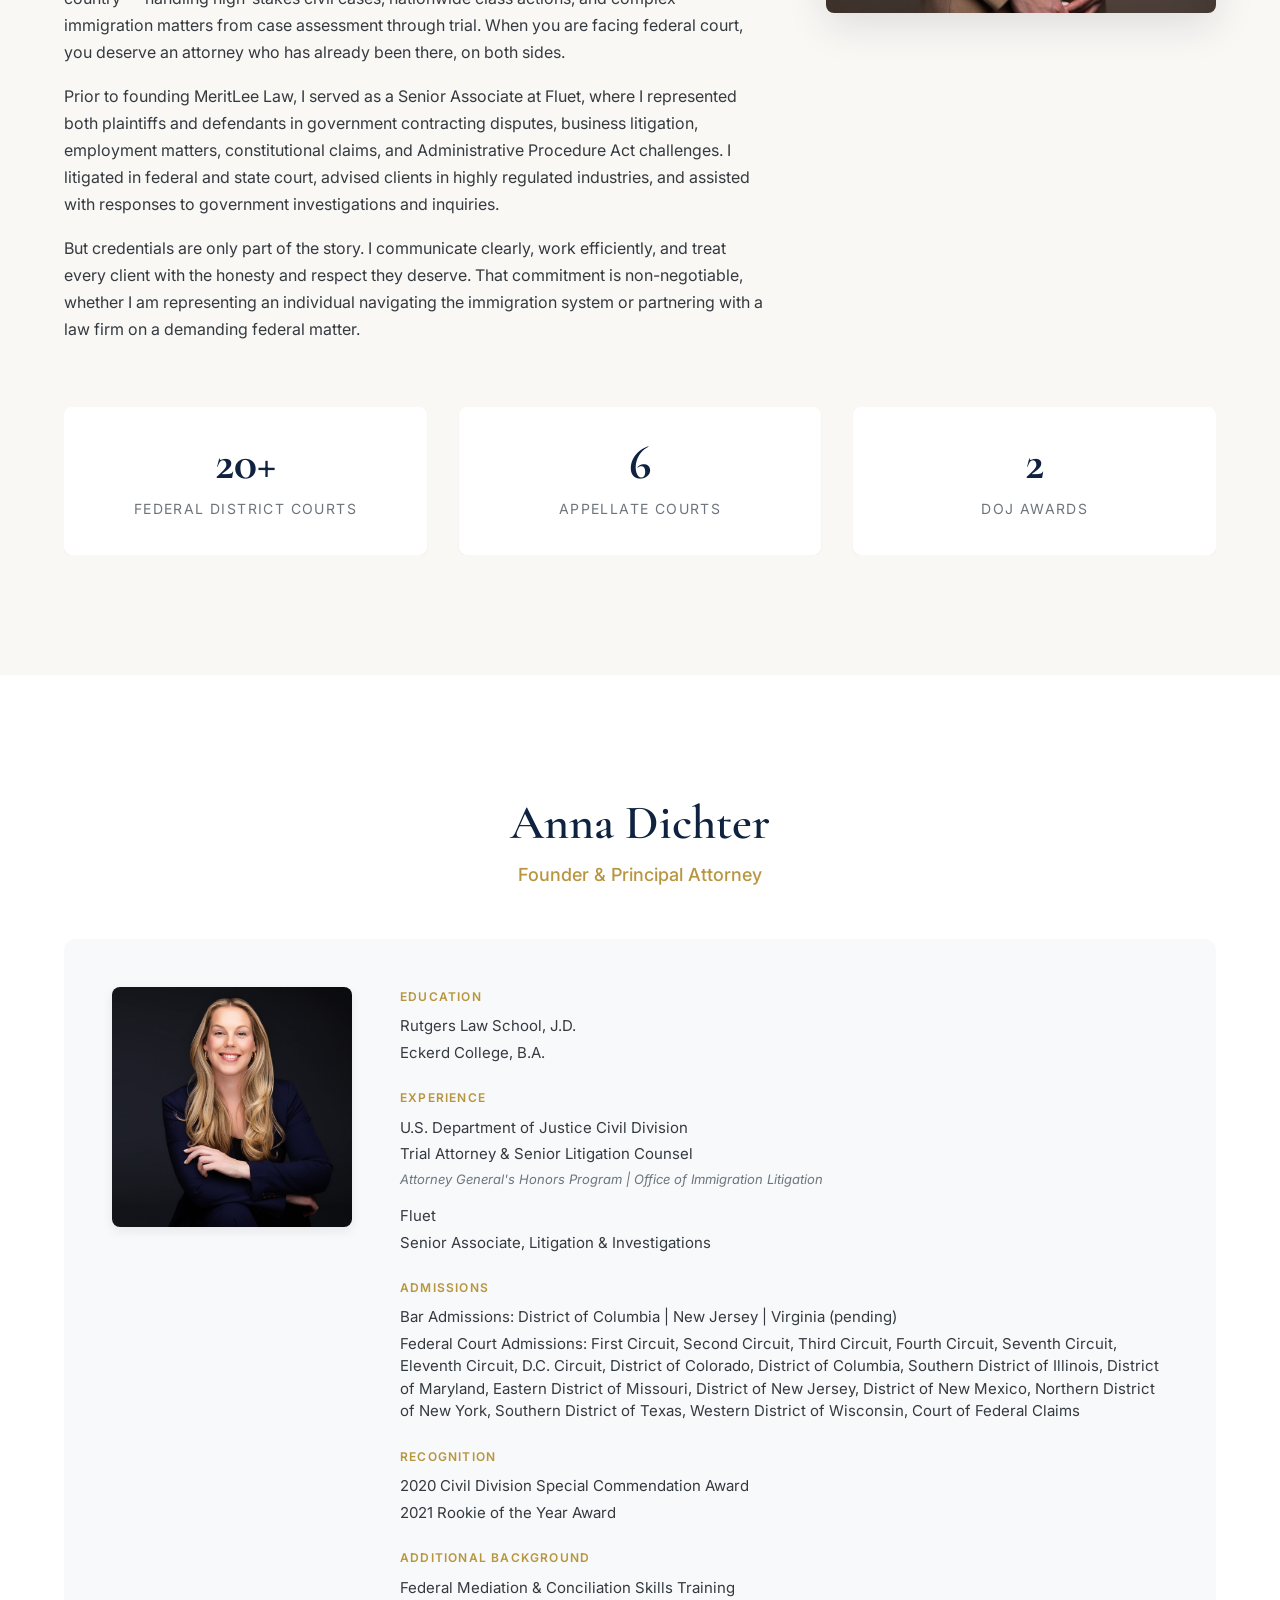
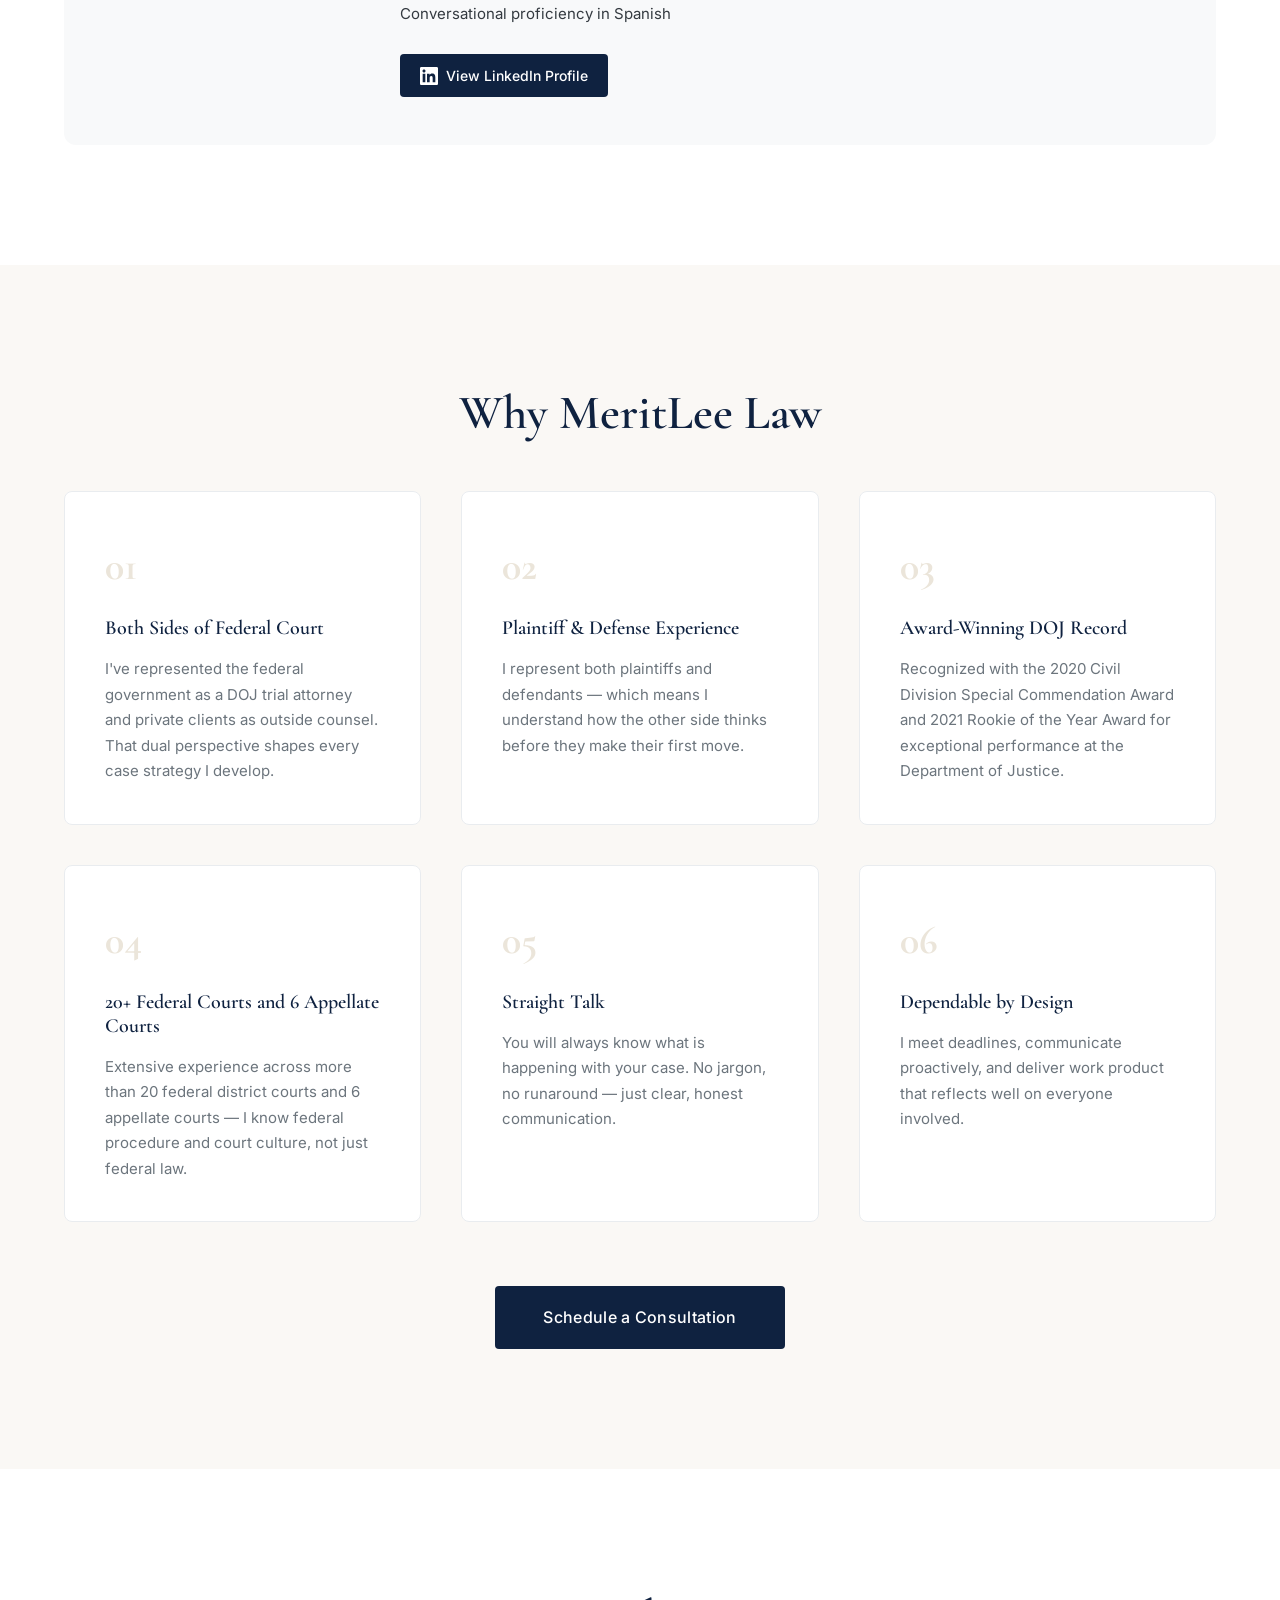
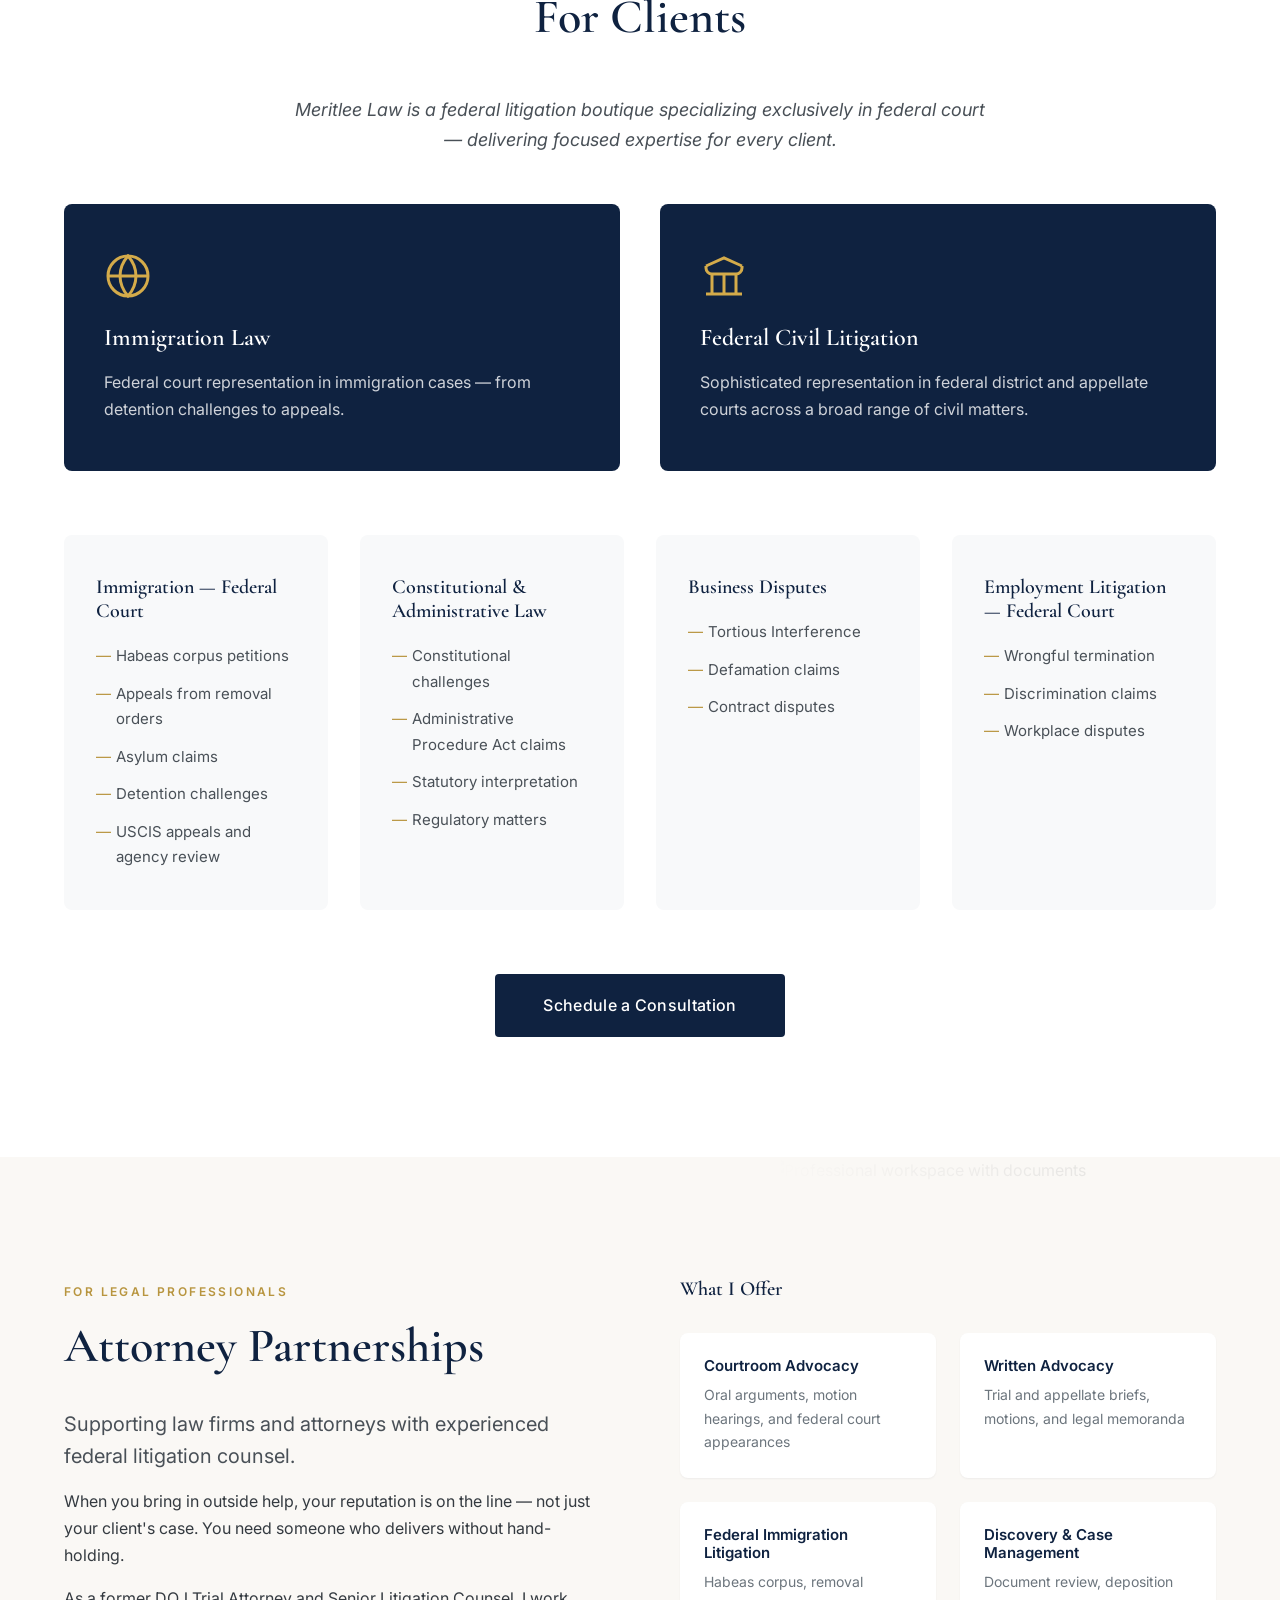
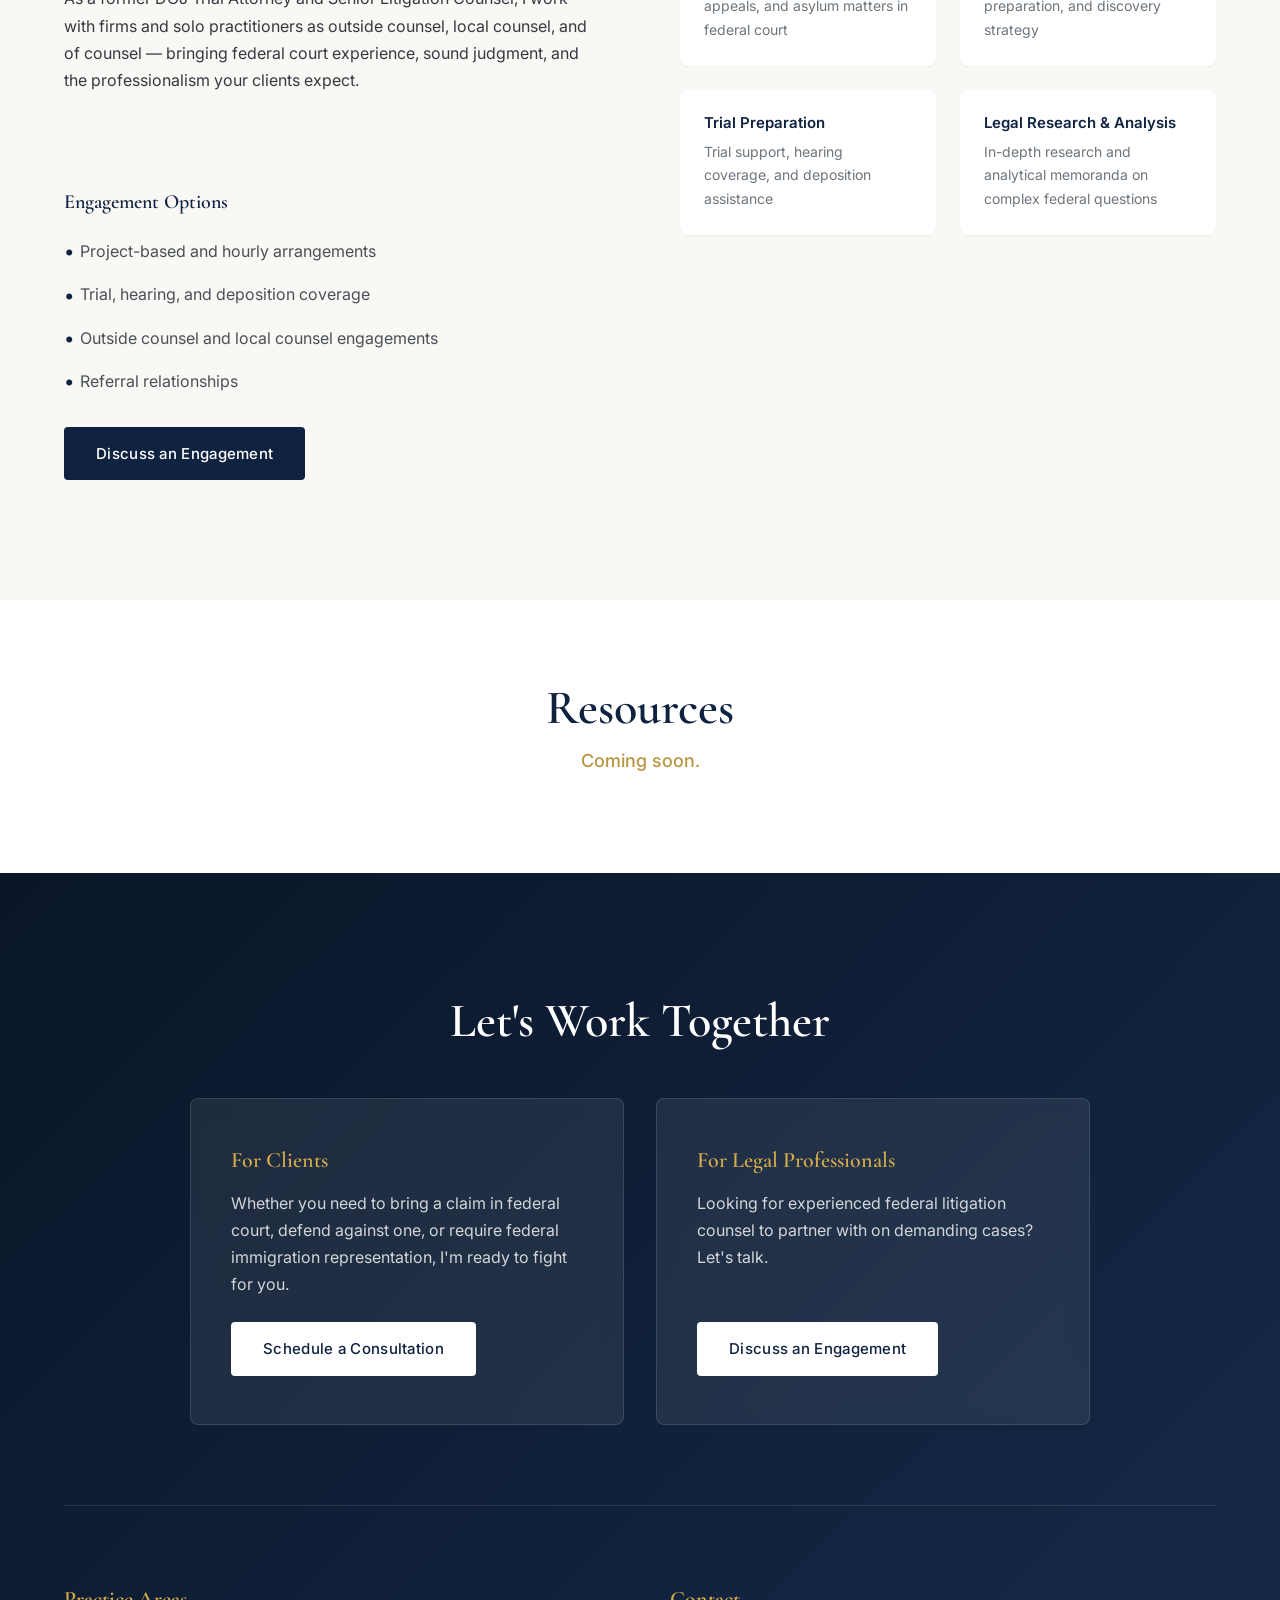
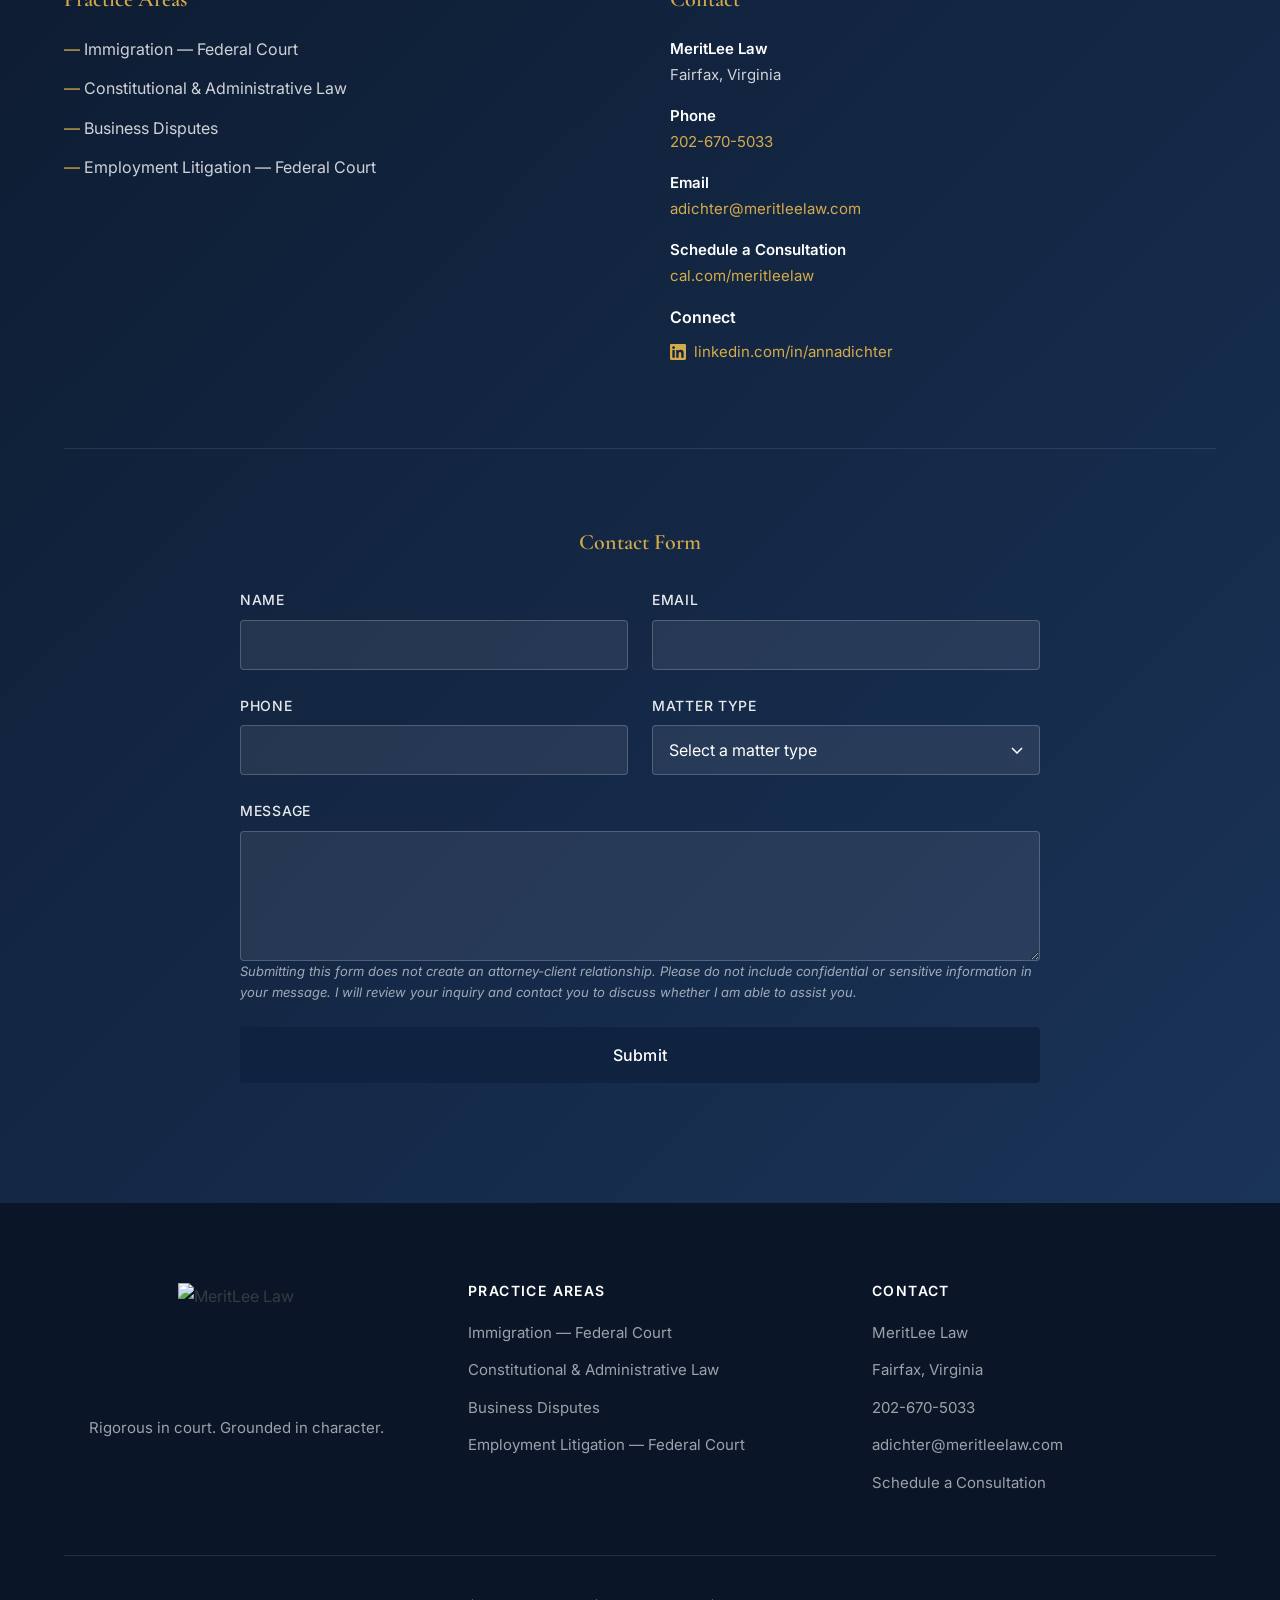
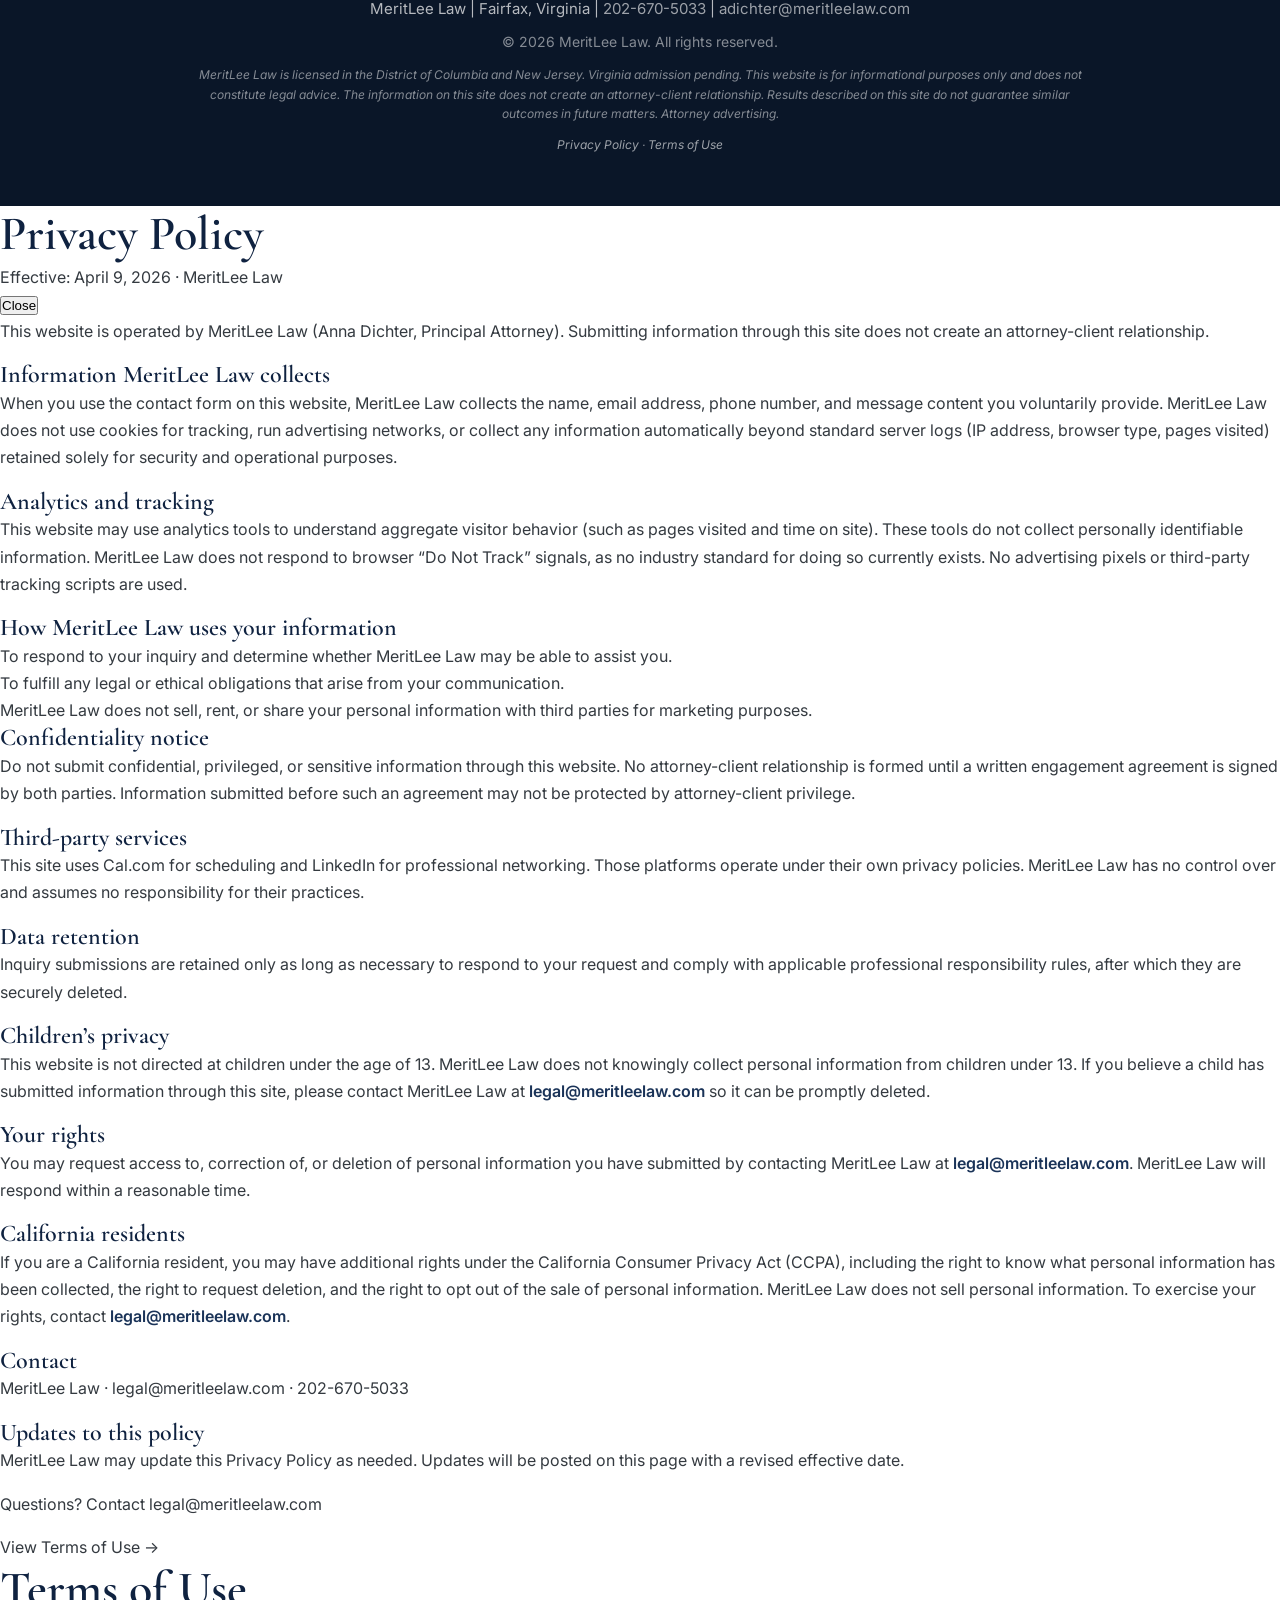
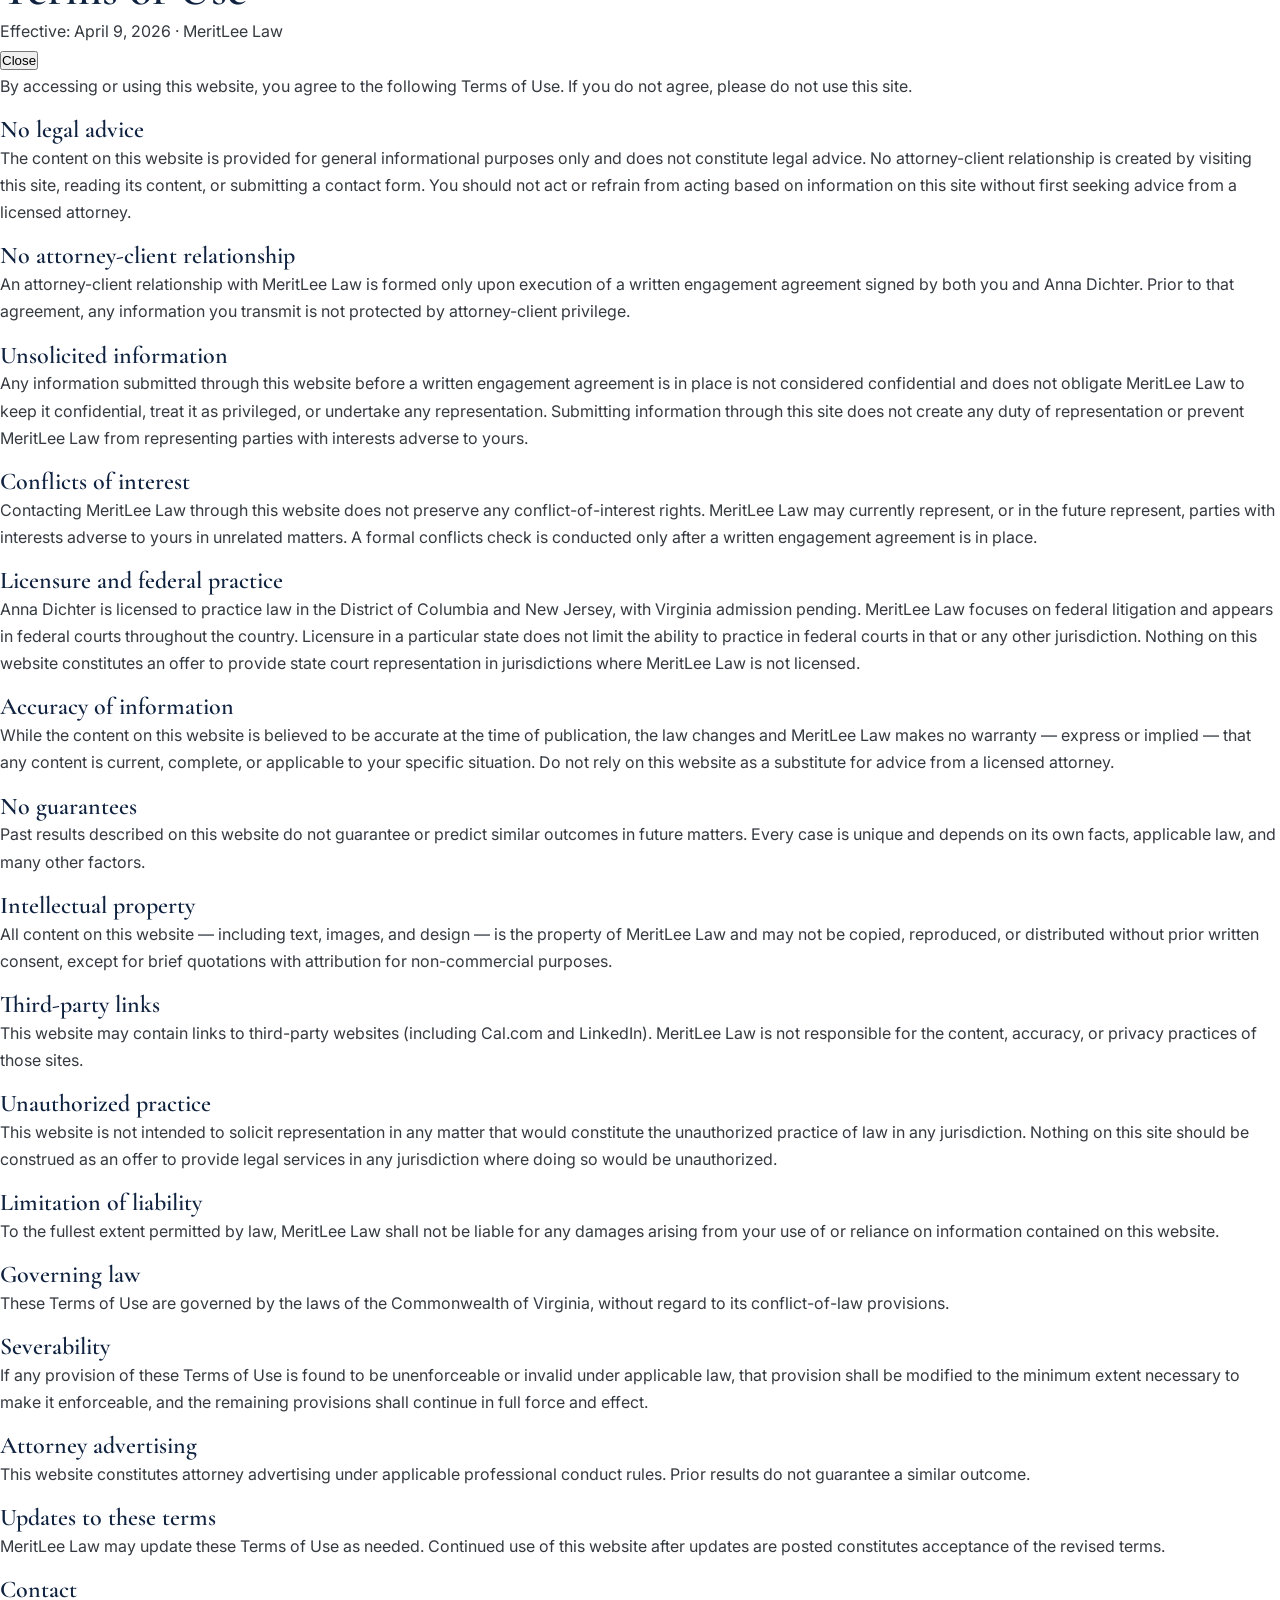
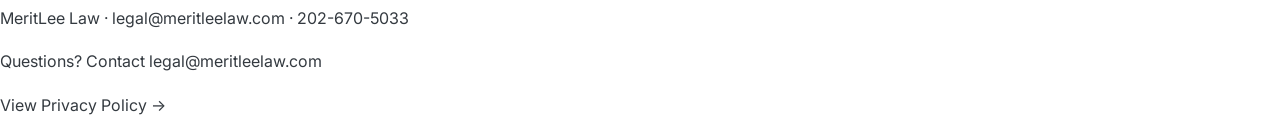
==== commit bdef6a80: "Update federal court admissions in index.html Add District of New Mexico" ====
--- a/index.html
+++ b/index.html
@@ -133,7 +133,7 @@
                             <div class="credential credential-wide">
                                 <span class="credential-label">Admissions</span>
                                 <span class="credential-value">Bar Admissions: District of Columbia | New Jersey | Virginia (pending)</span>
-                                <span class="credential-value">Federal Court Admissions: First Circuit, Second Circuit, Third Circuit, Fourth Circuit, Seventh Circuit, Eleventh Circuit, D.C. Circuit, District of Colorado, District of Columbia, Southern District of Illinois, District of Maryland, Eastern District of Missouri, District of New Jersey, Northern District of New York, Southern District of Texas, Western District of Wisconsin, Court of Federal Claims</span>
+                                <span class="credential-value">Federal Court Admissions: First Circuit, Second Circuit, Third Circuit, Fourth Circuit, Seventh Circuit, Eleventh Circuit, D.C. Circuit, District of Colorado, District of Columbia, Southern District of Illinois, District of Maryland, Eastern District of Missouri, District of New Jersey, District of New Mexico, Northern District of New York, Southern District of Texas, Western District of Wisconsin, Court of Federal Claims</span>
                             </div>
                             <div class="credential credential-wide">
                                 <span class="credential-label">Recognition</span>
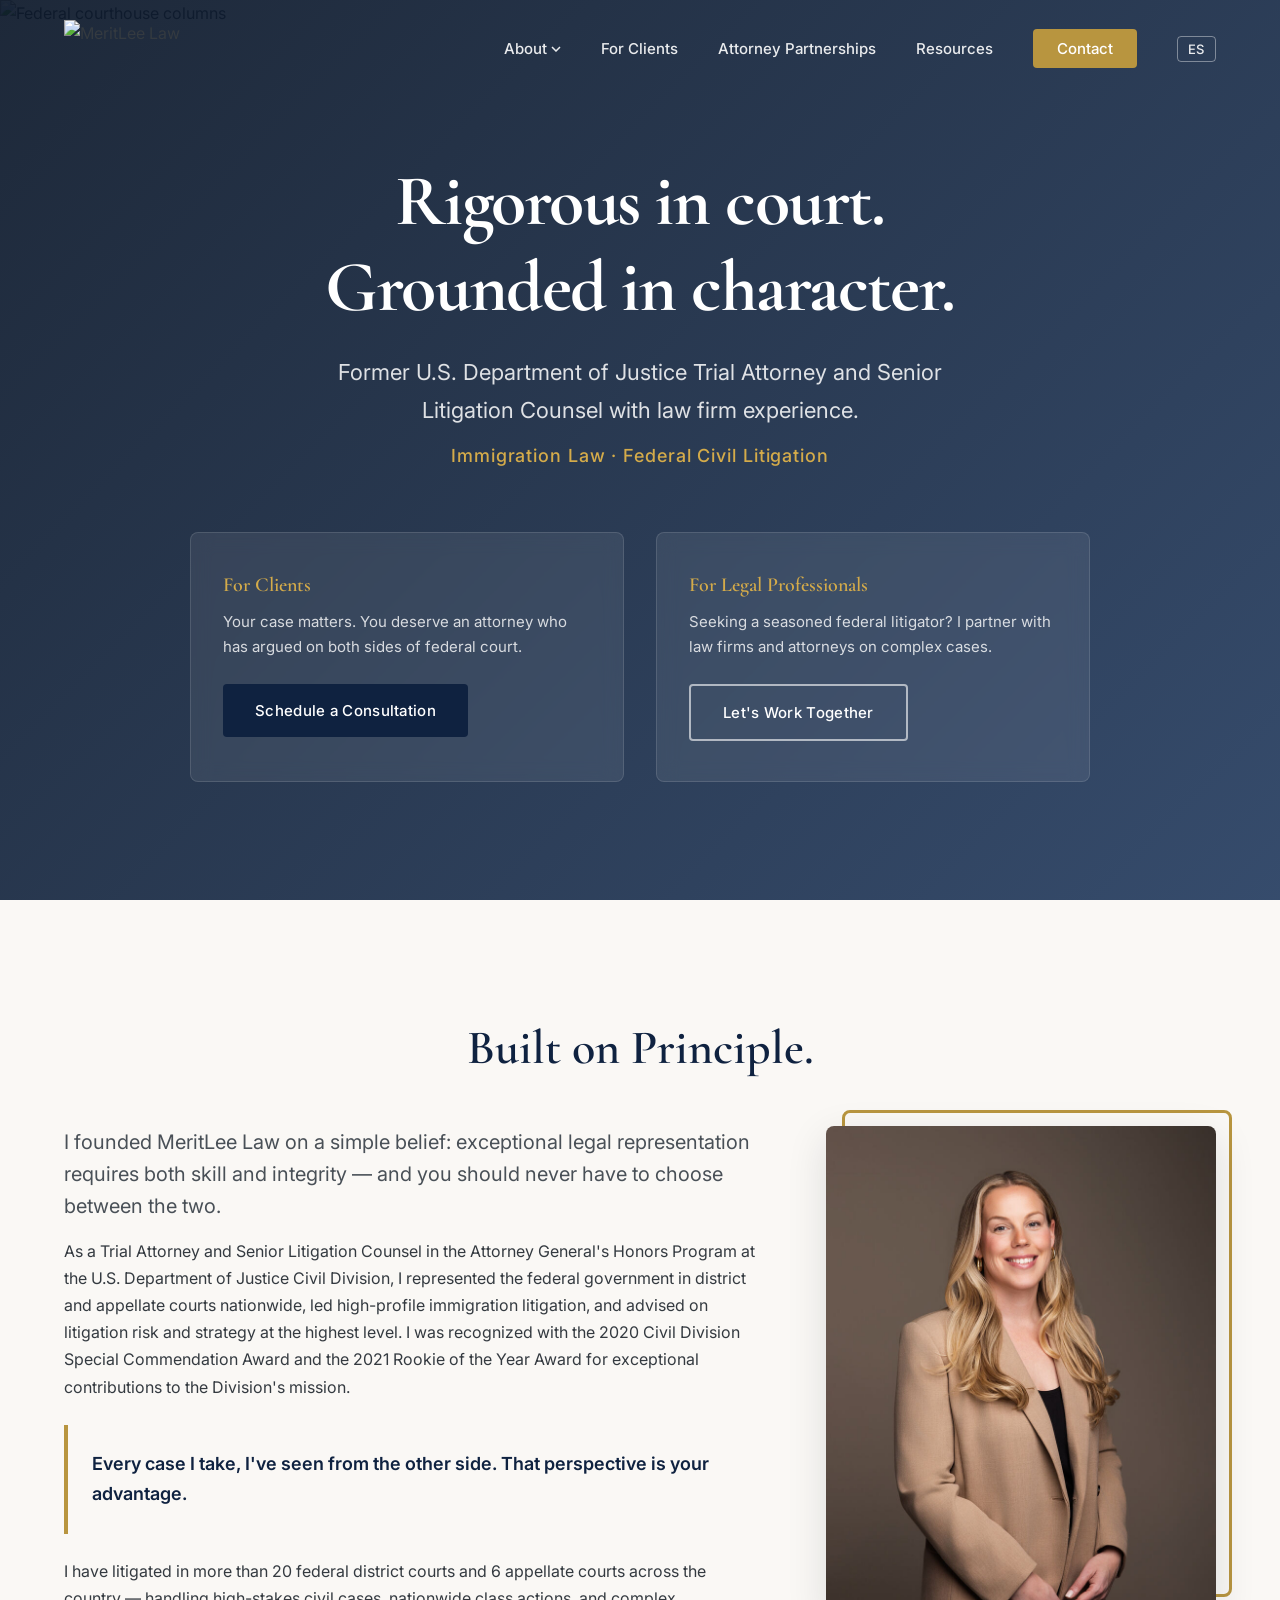
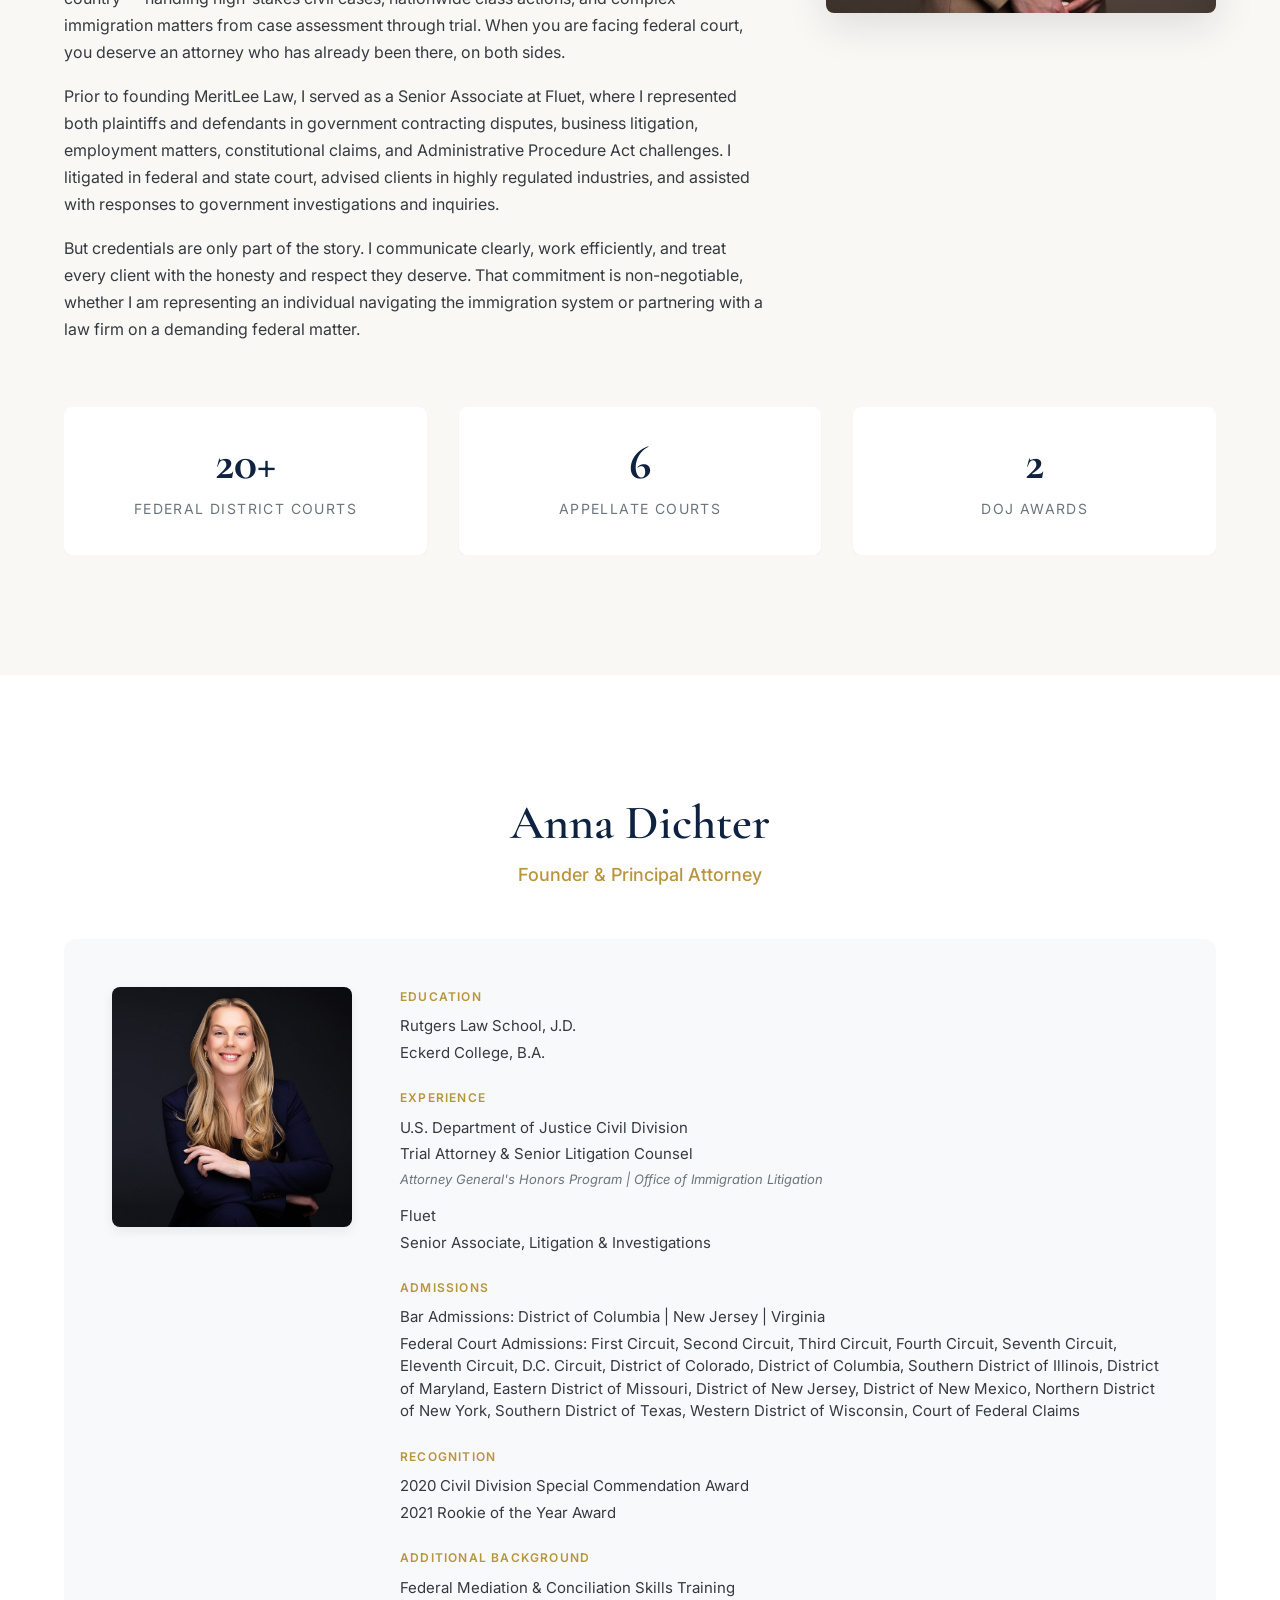
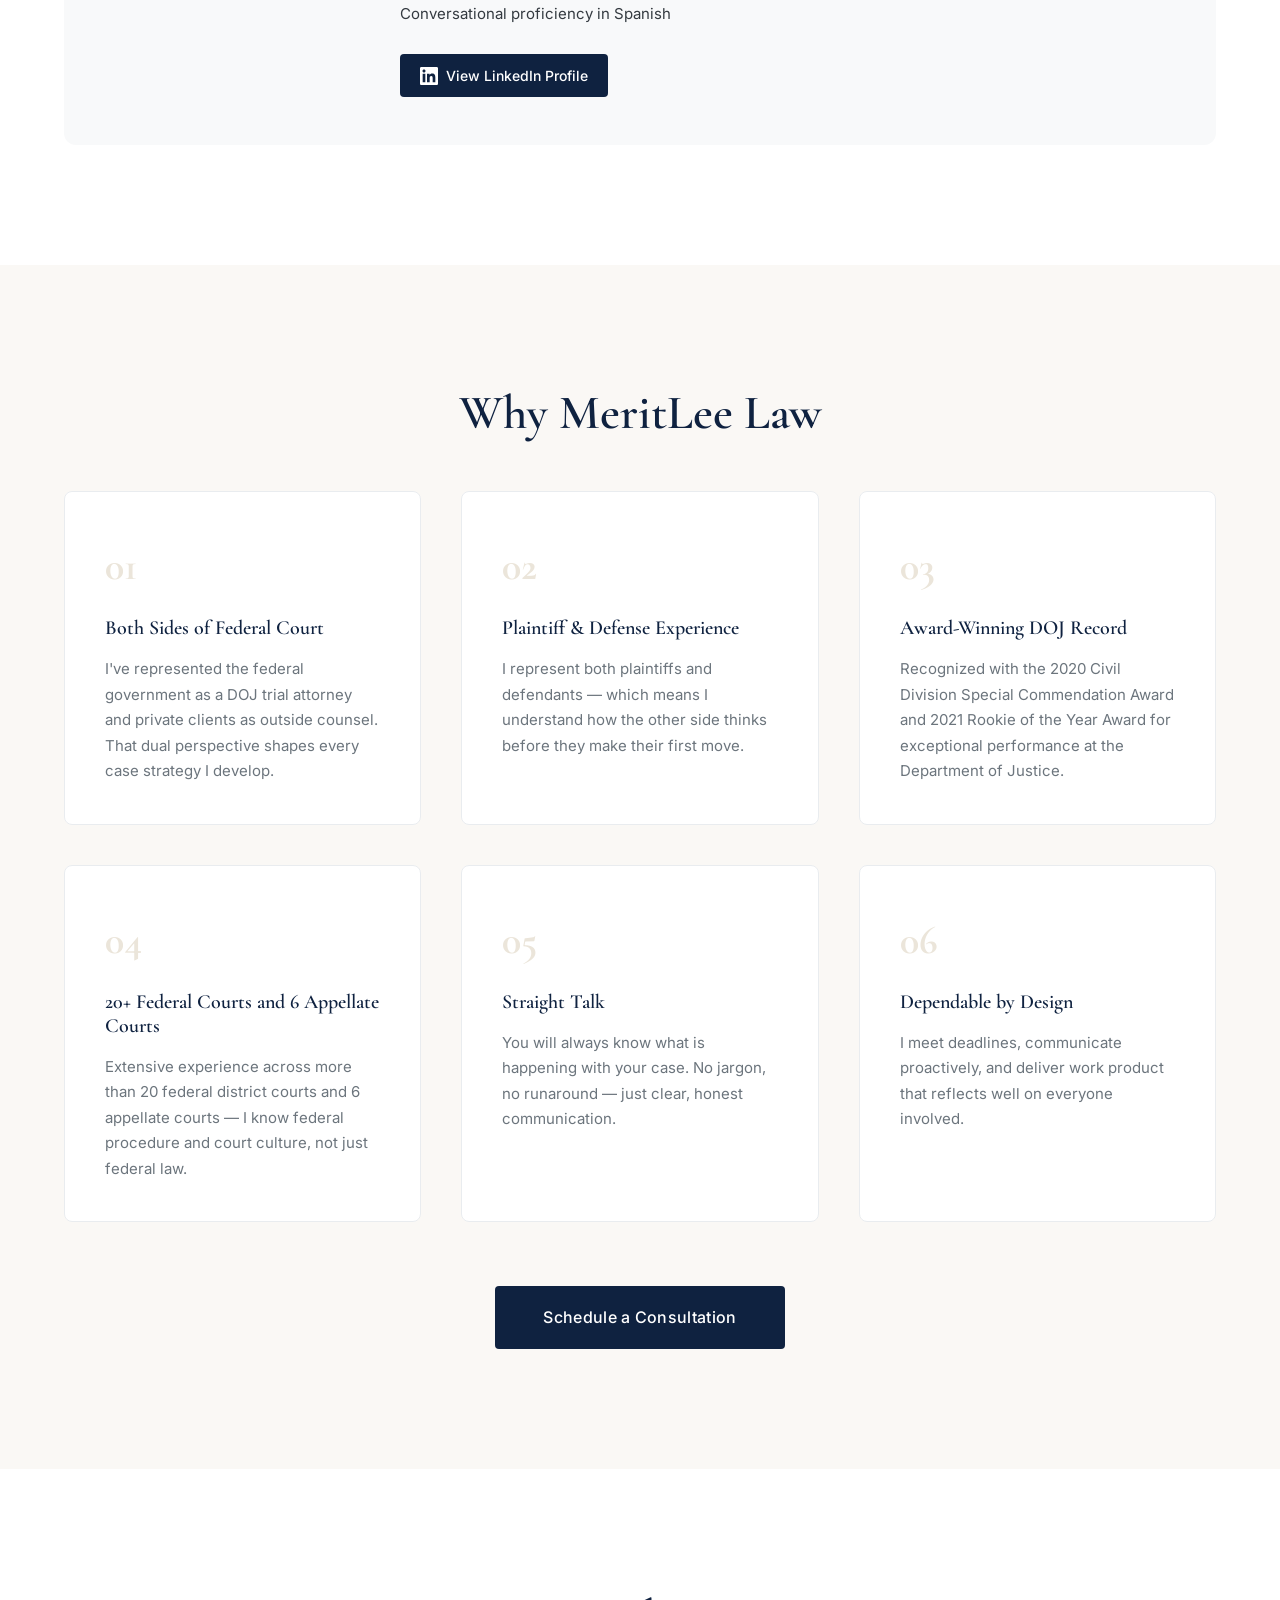
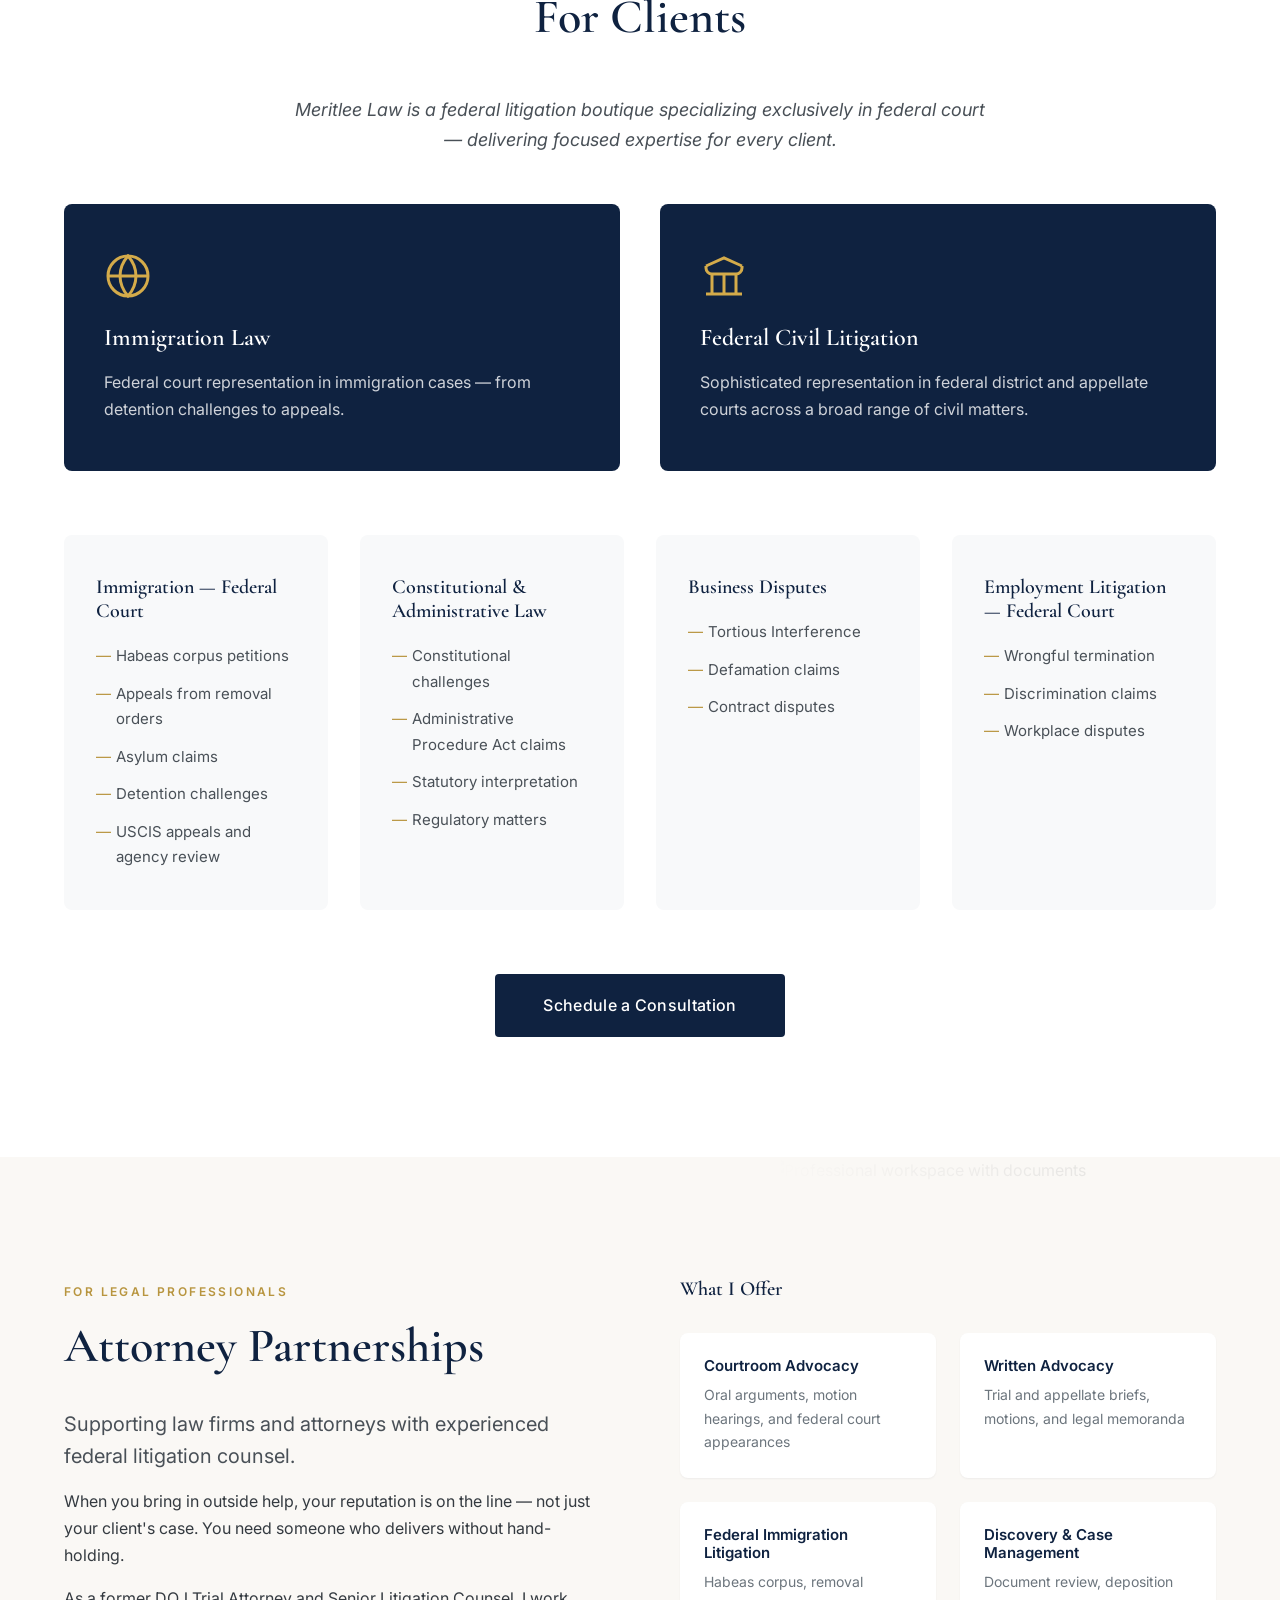
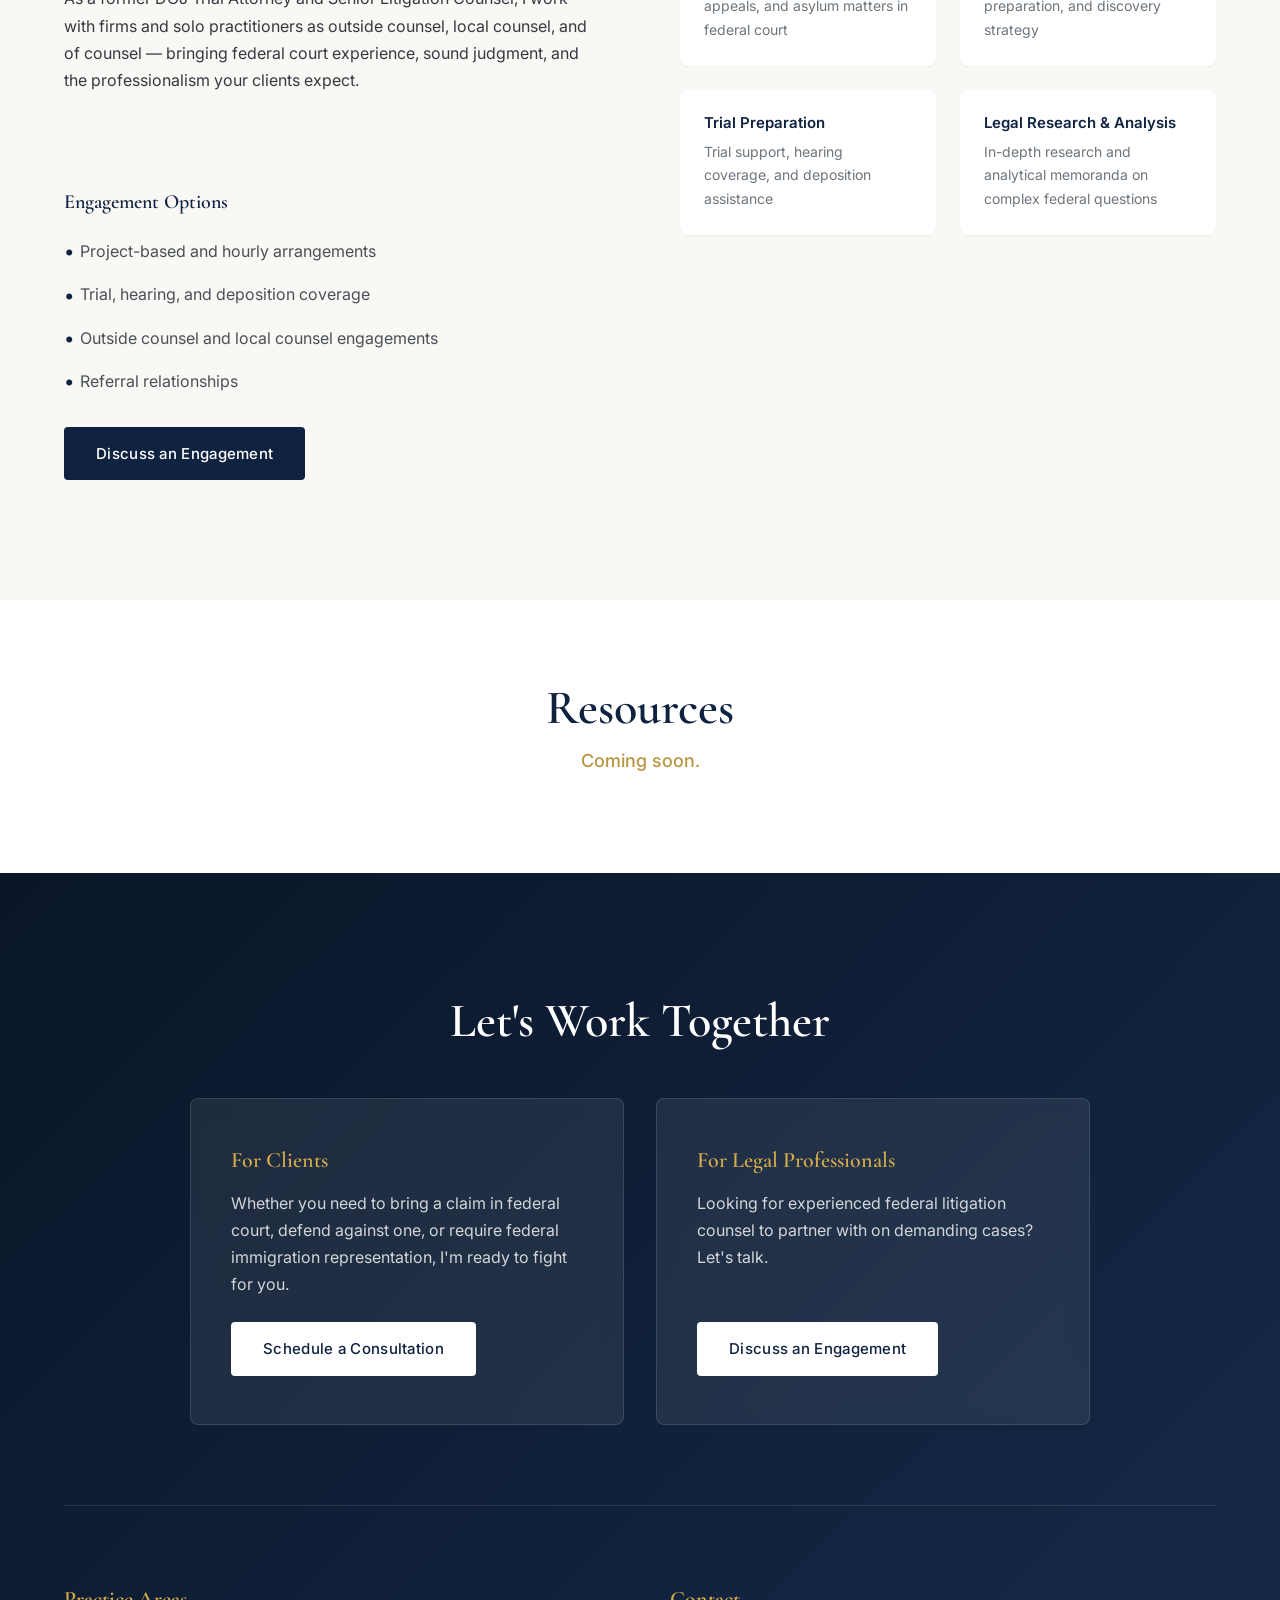
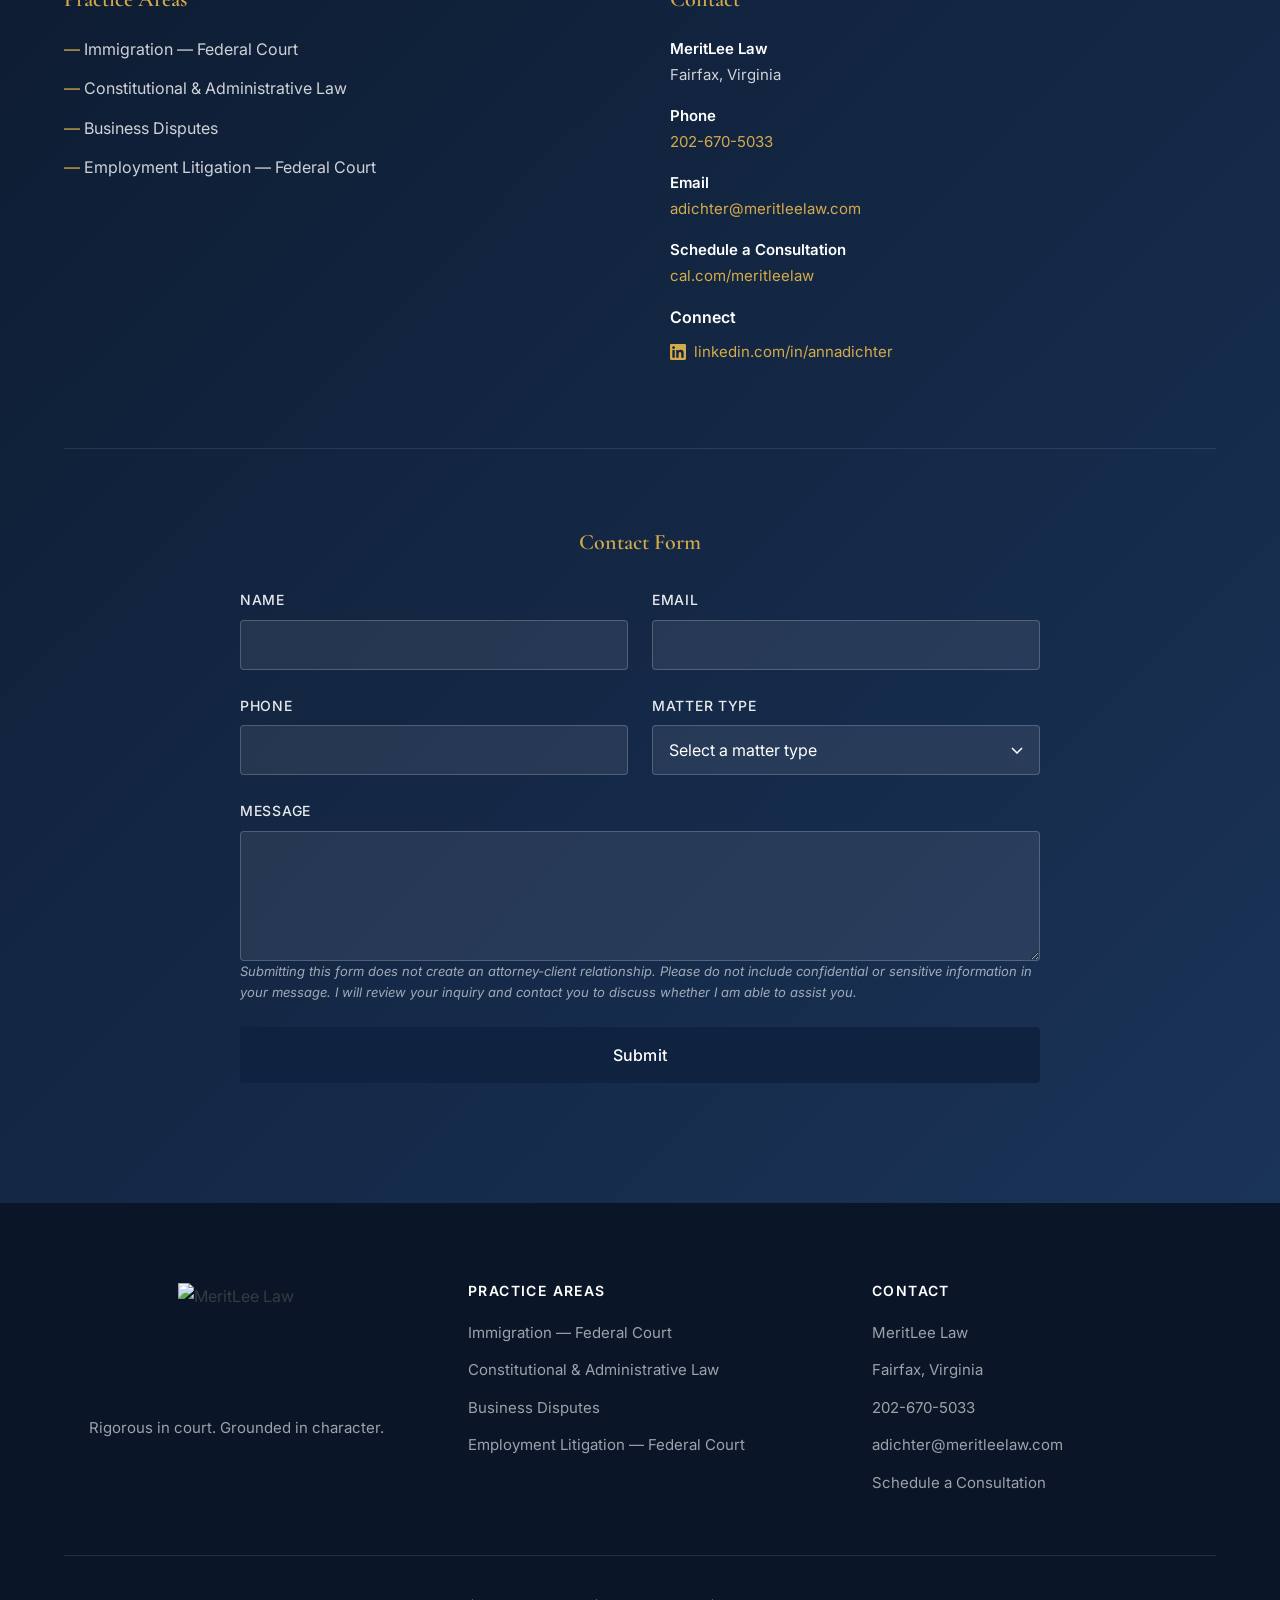
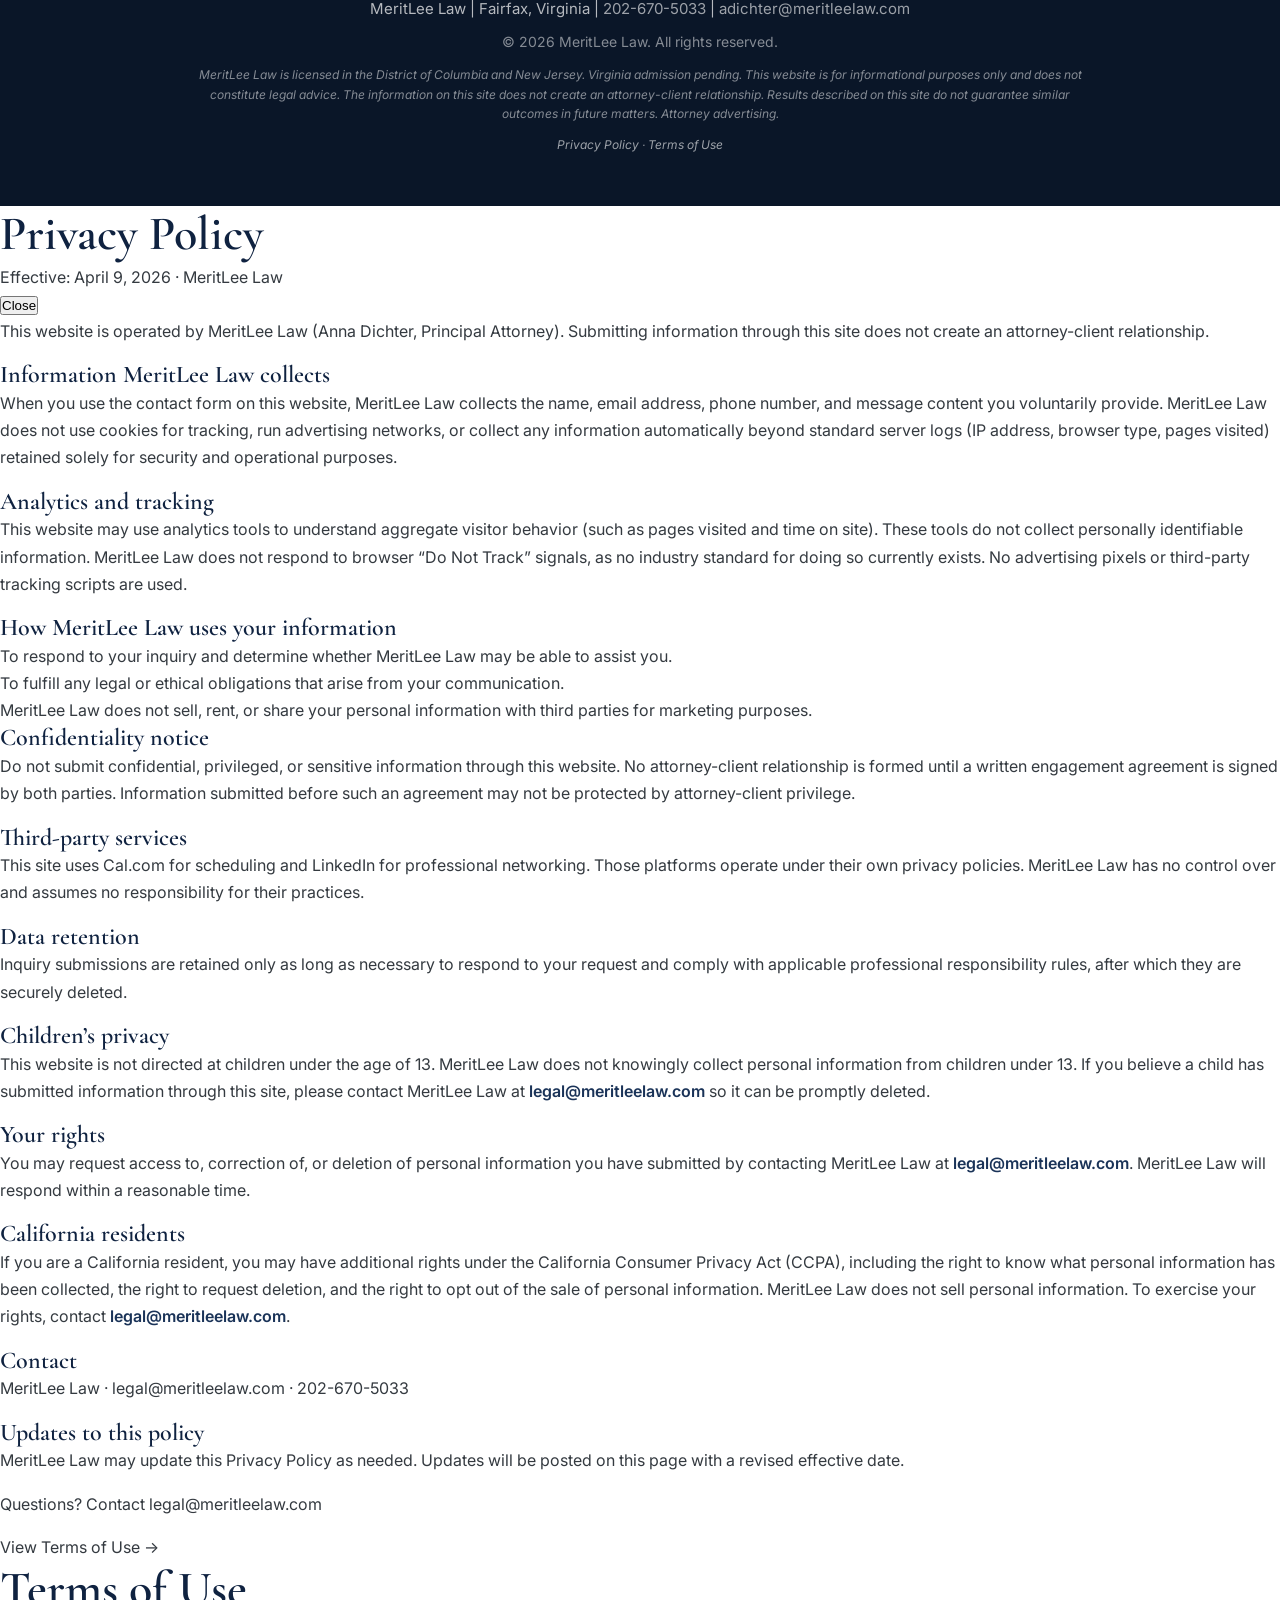
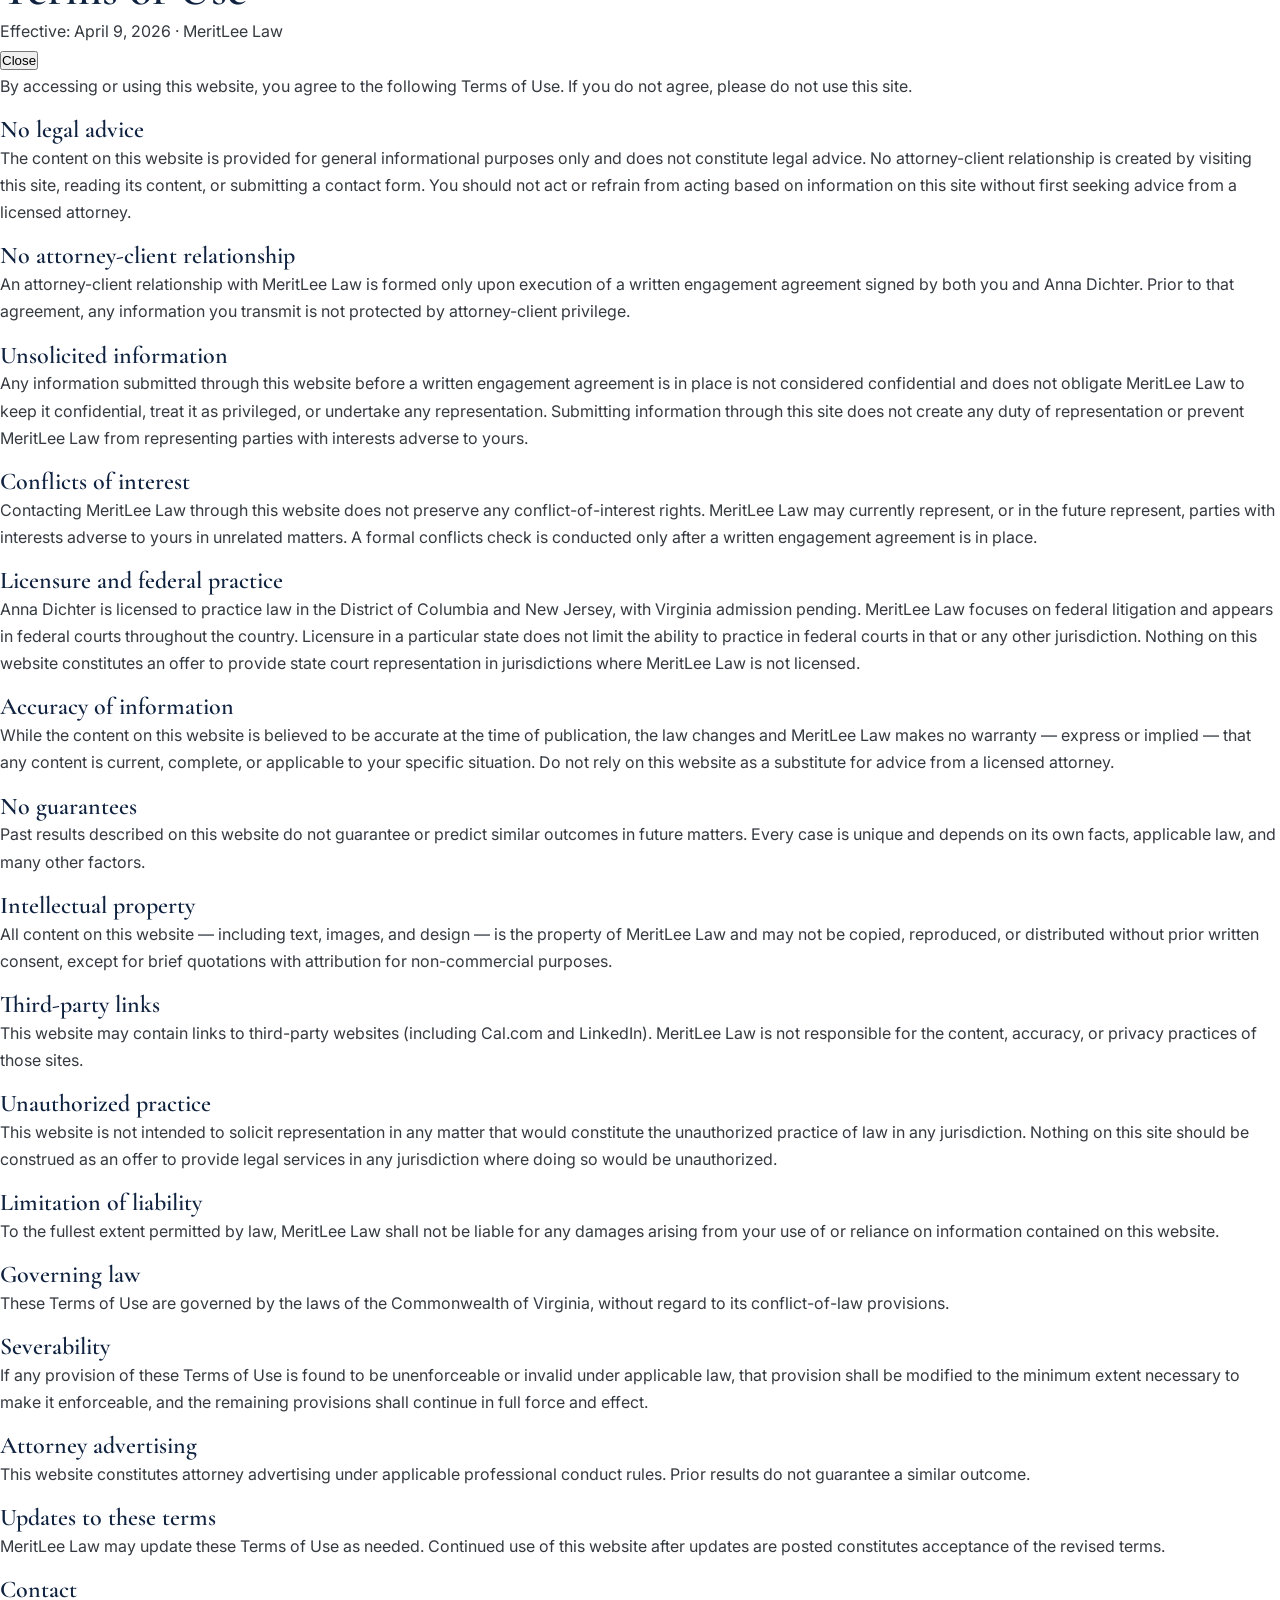
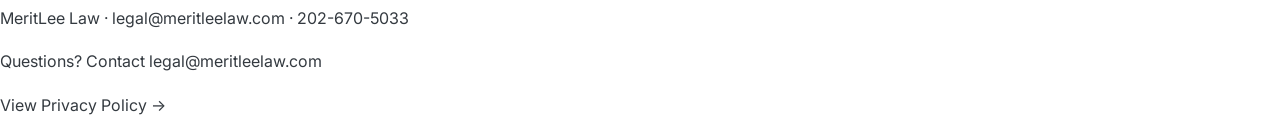
==== commit 221b101f: "Update index.html" ====
--- a/index.html
+++ b/index.html
@@ -132,7 +132,7 @@
                             </div>
                             <div class="credential credential-wide">
                                 <span class="credential-label">Admissions</span>
-                                <span class="credential-value">Bar Admissions: District of Columbia | New Jersey | Virginia (pending)</span>
+                                <span class="credential-value">Bar Admissions: District of Columbia | New Jersey | Virginia </span>
                                 <span class="credential-value">Federal Court Admissions: First Circuit, Second Circuit, Third Circuit, Fourth Circuit, Seventh Circuit, Eleventh Circuit, D.C. Circuit, District of Colorado, District of Columbia, Southern District of Illinois, District of Maryland, Eastern District of Missouri, District of New Jersey, District of New Mexico, Northern District of New York, Southern District of Texas, Western District of Wisconsin, Court of Federal Claims</span>
                             </div>
                             <div class="credential credential-wide">
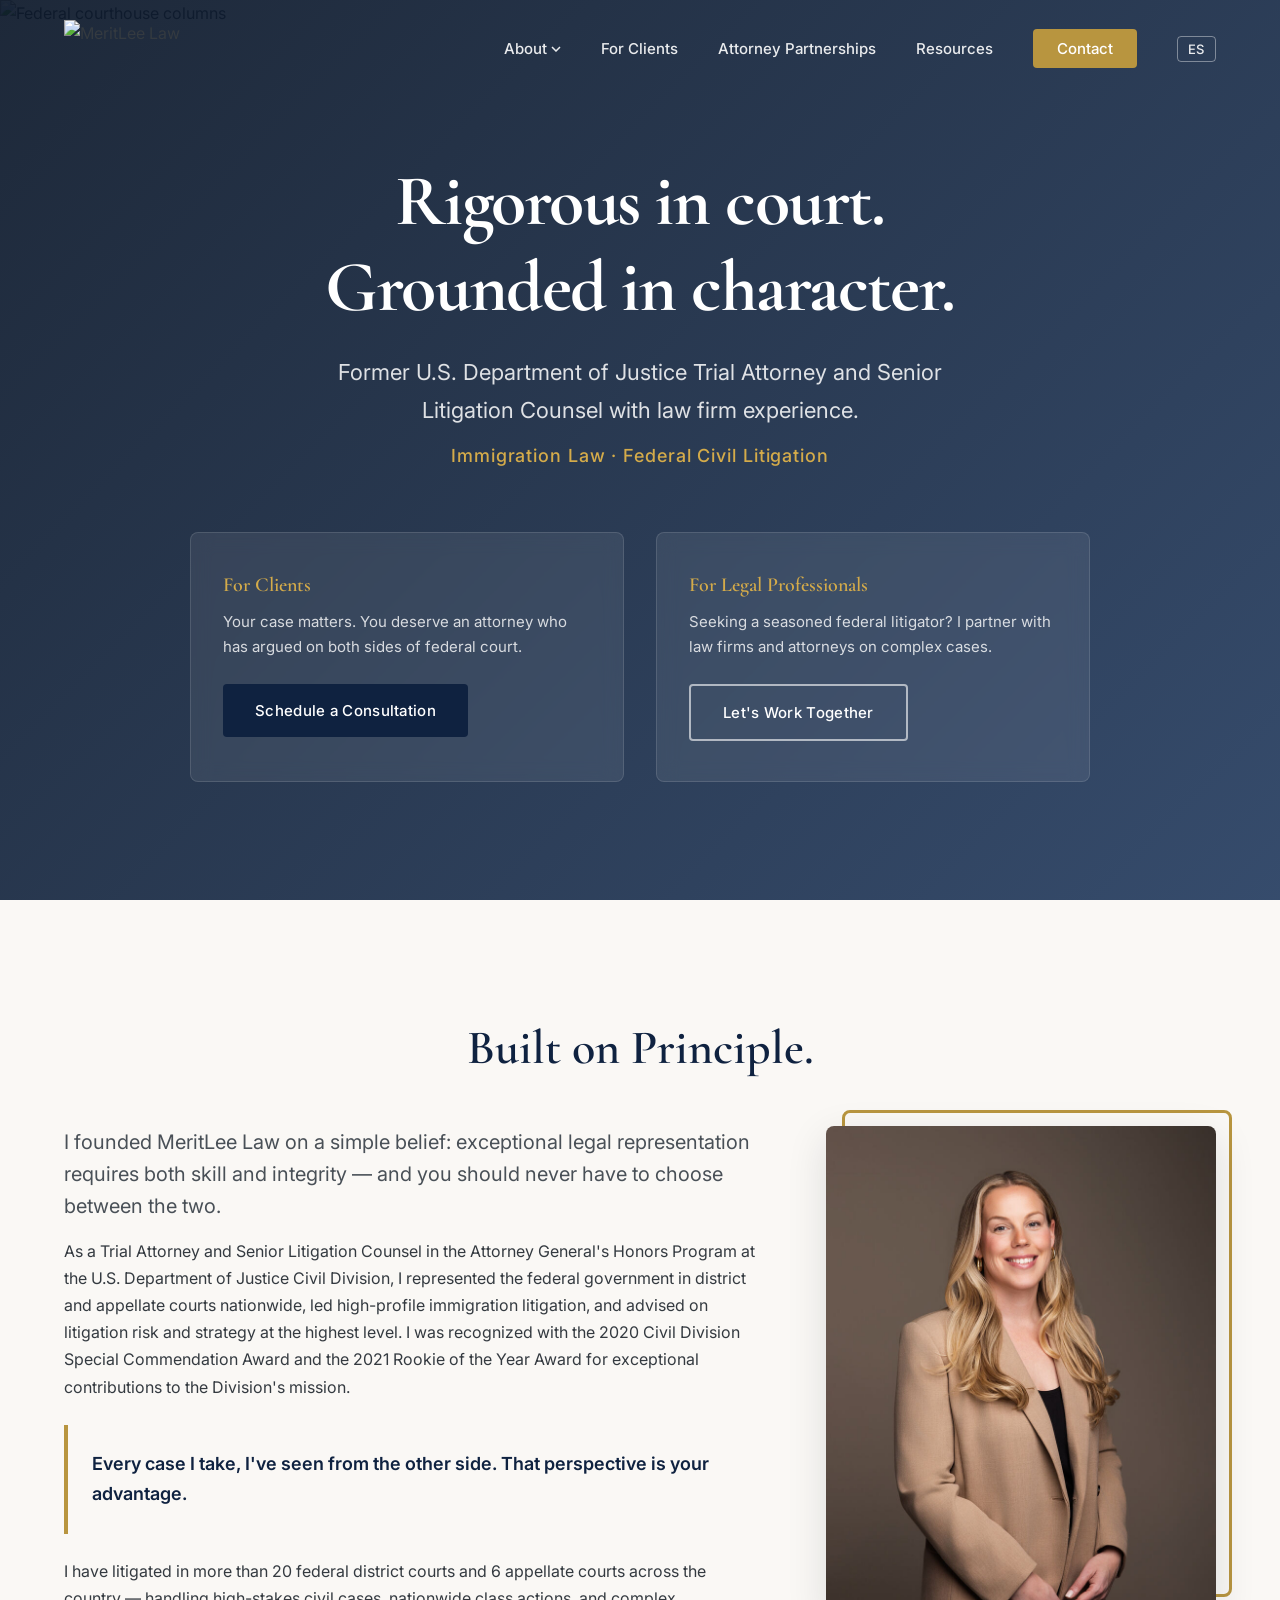
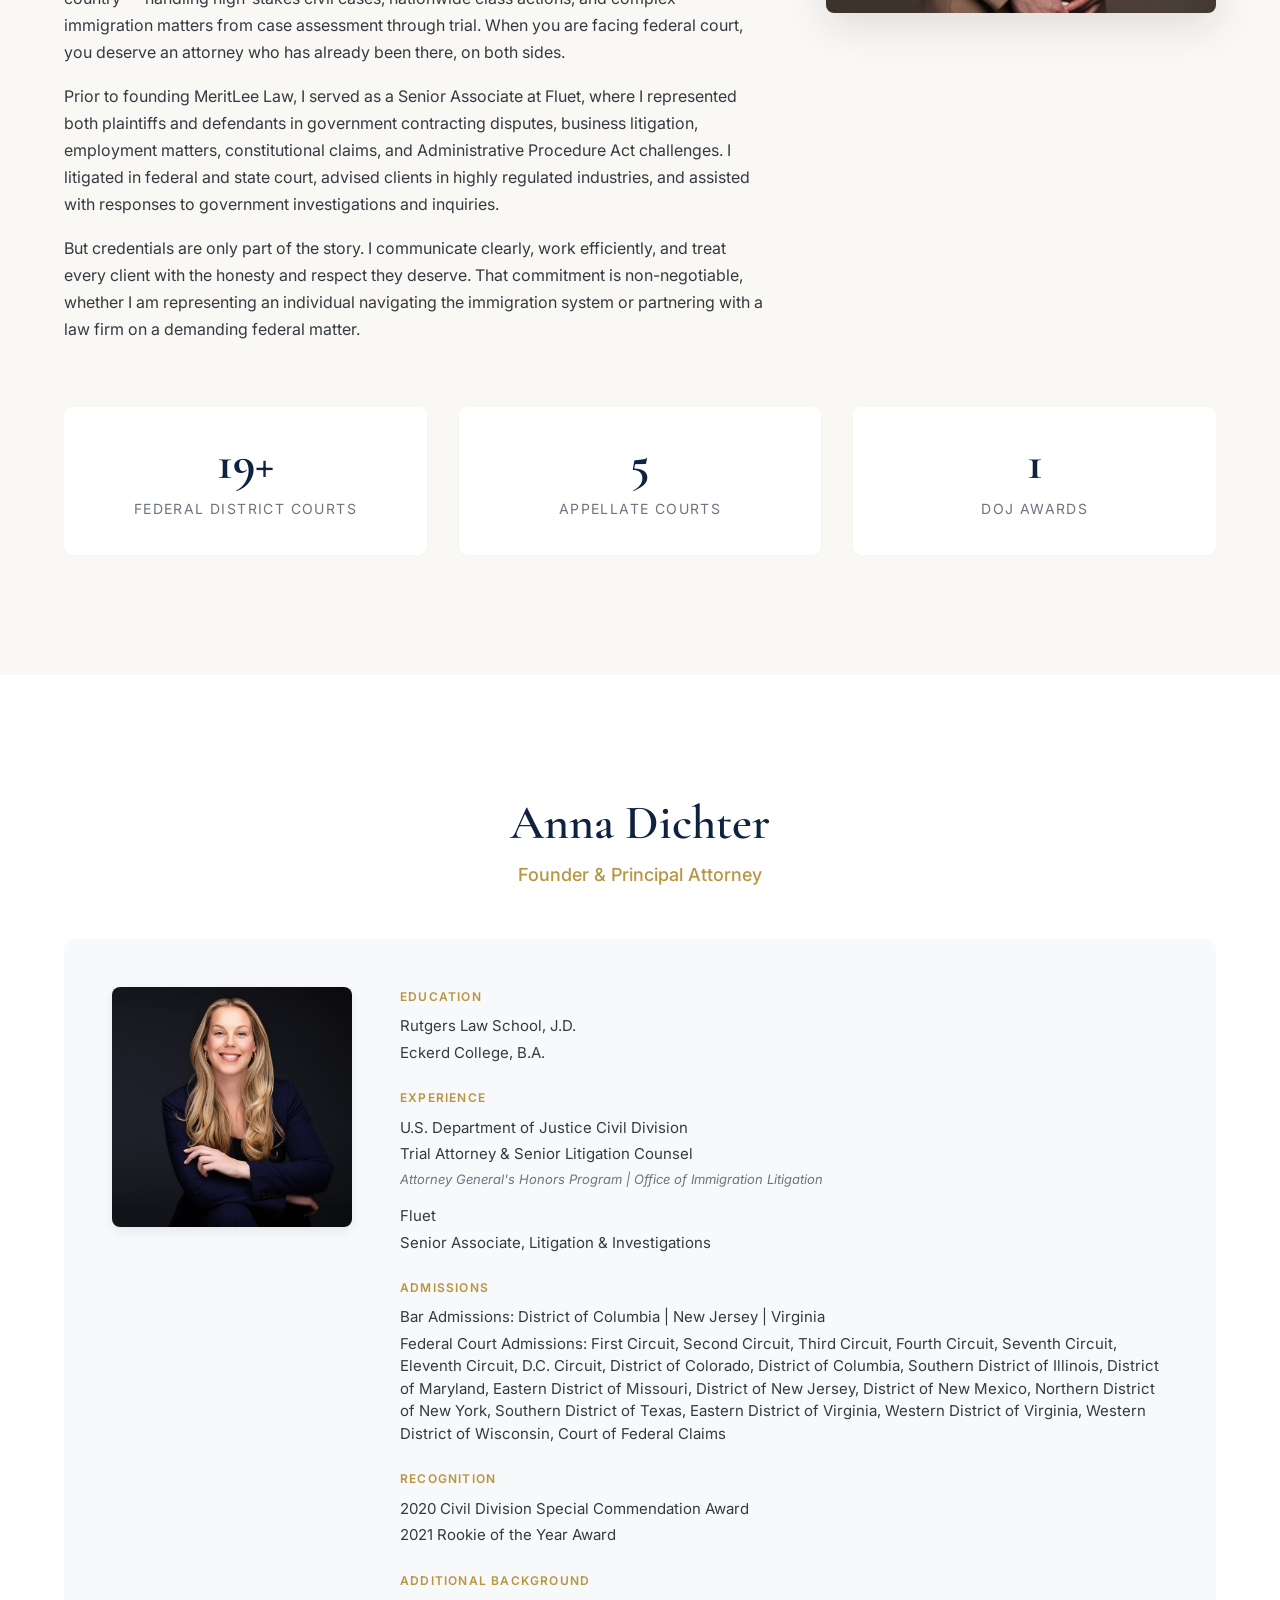
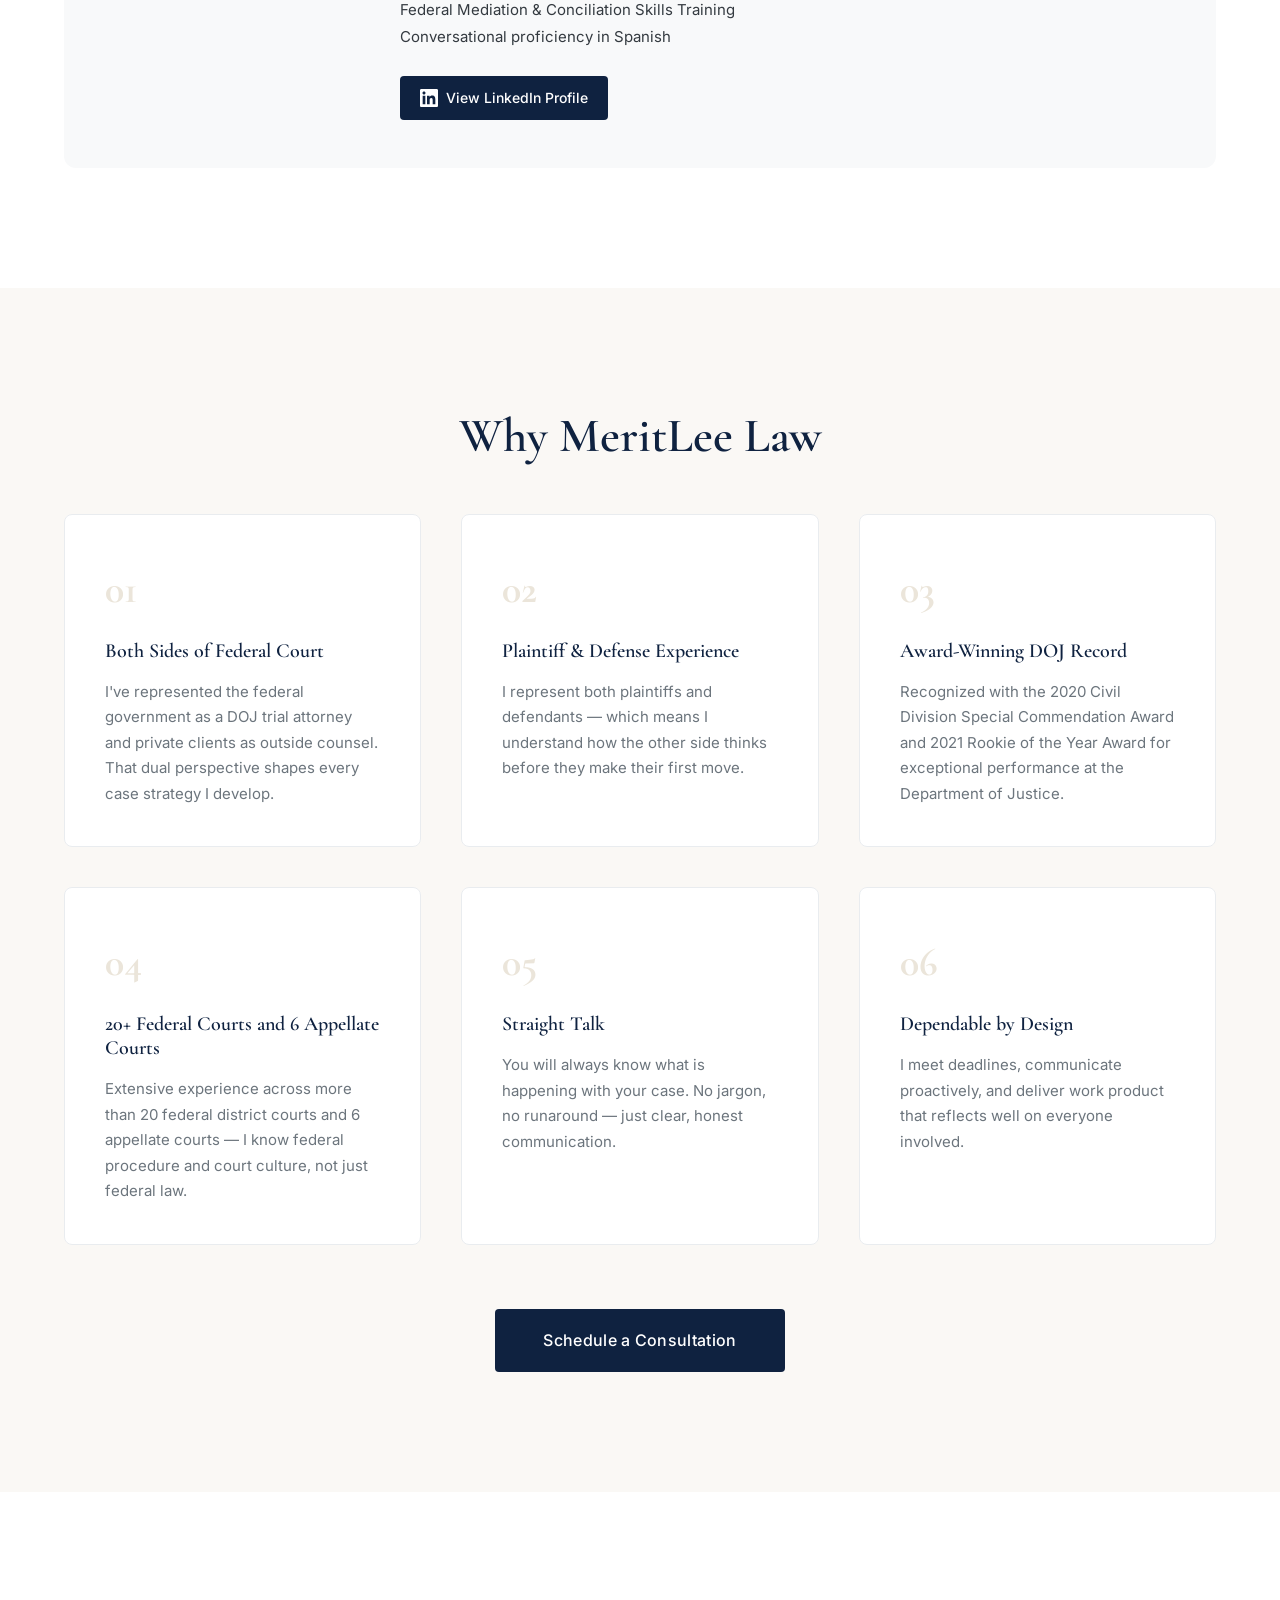
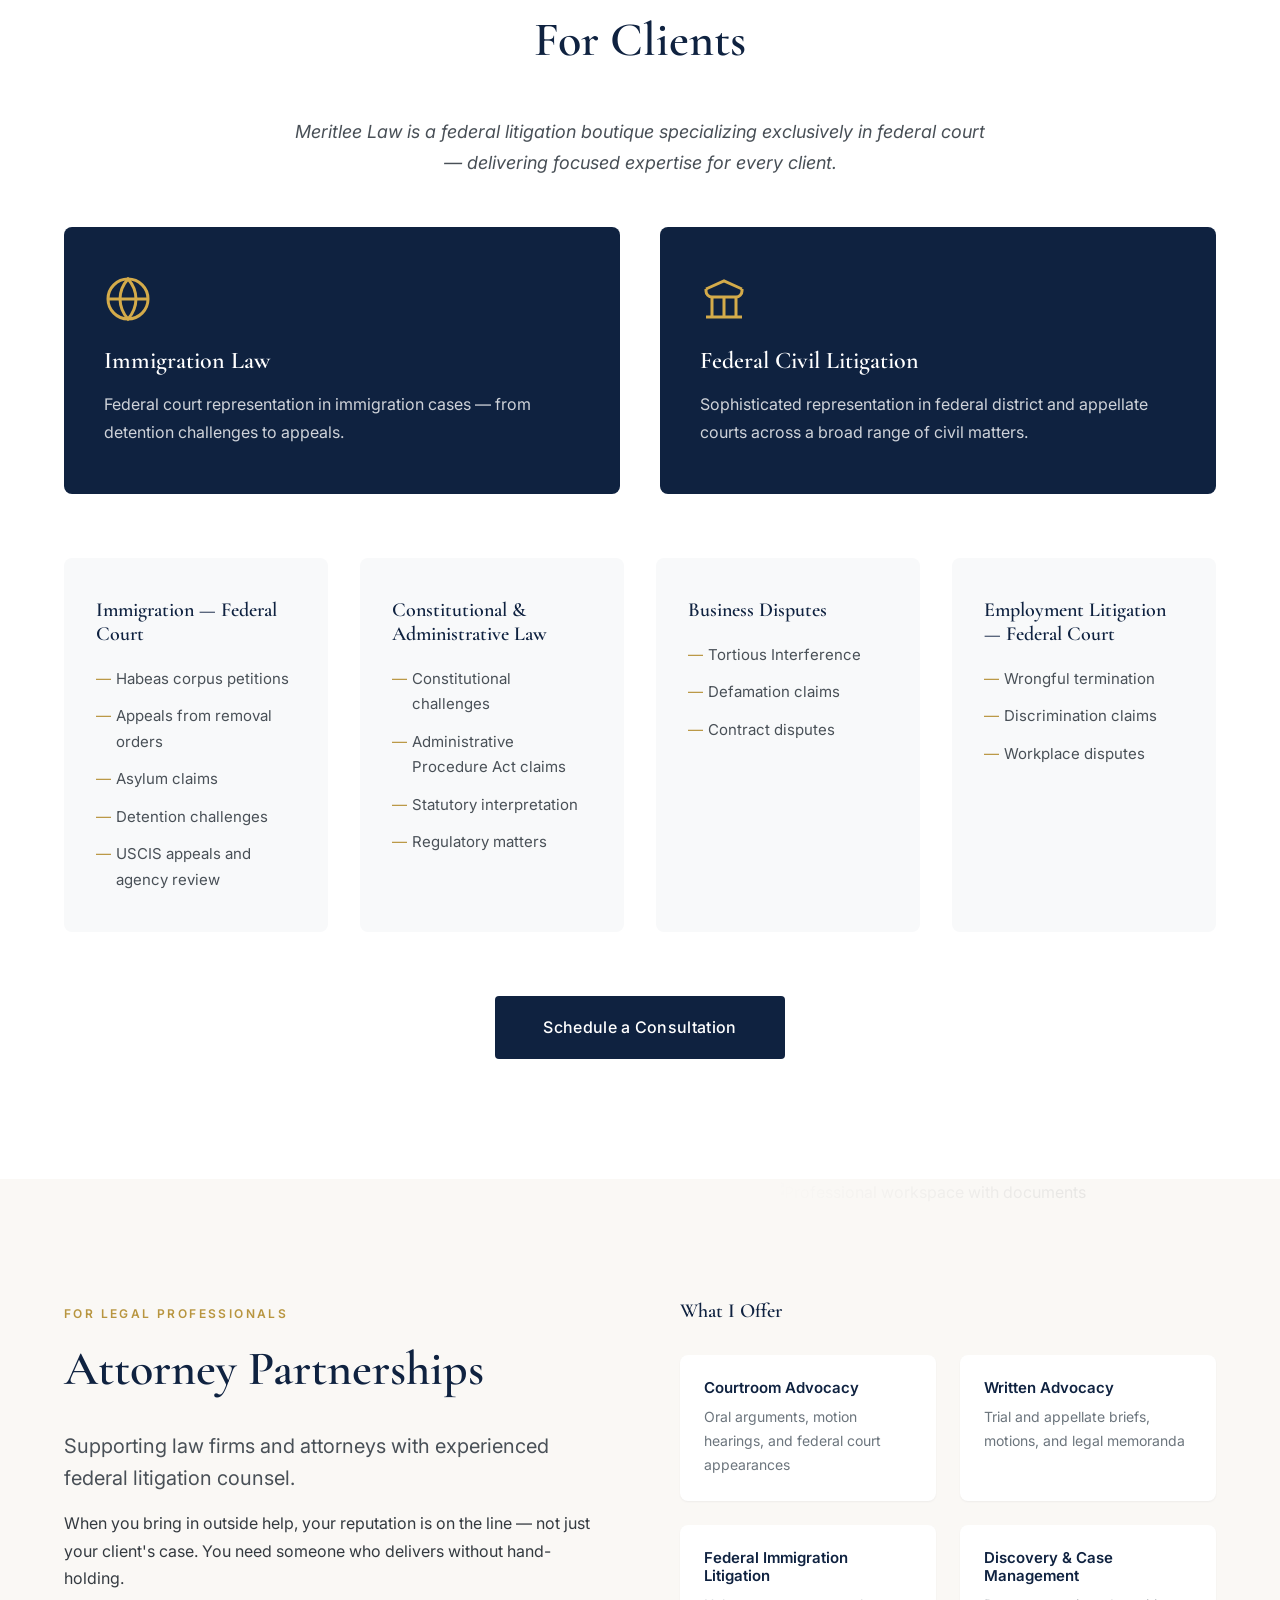
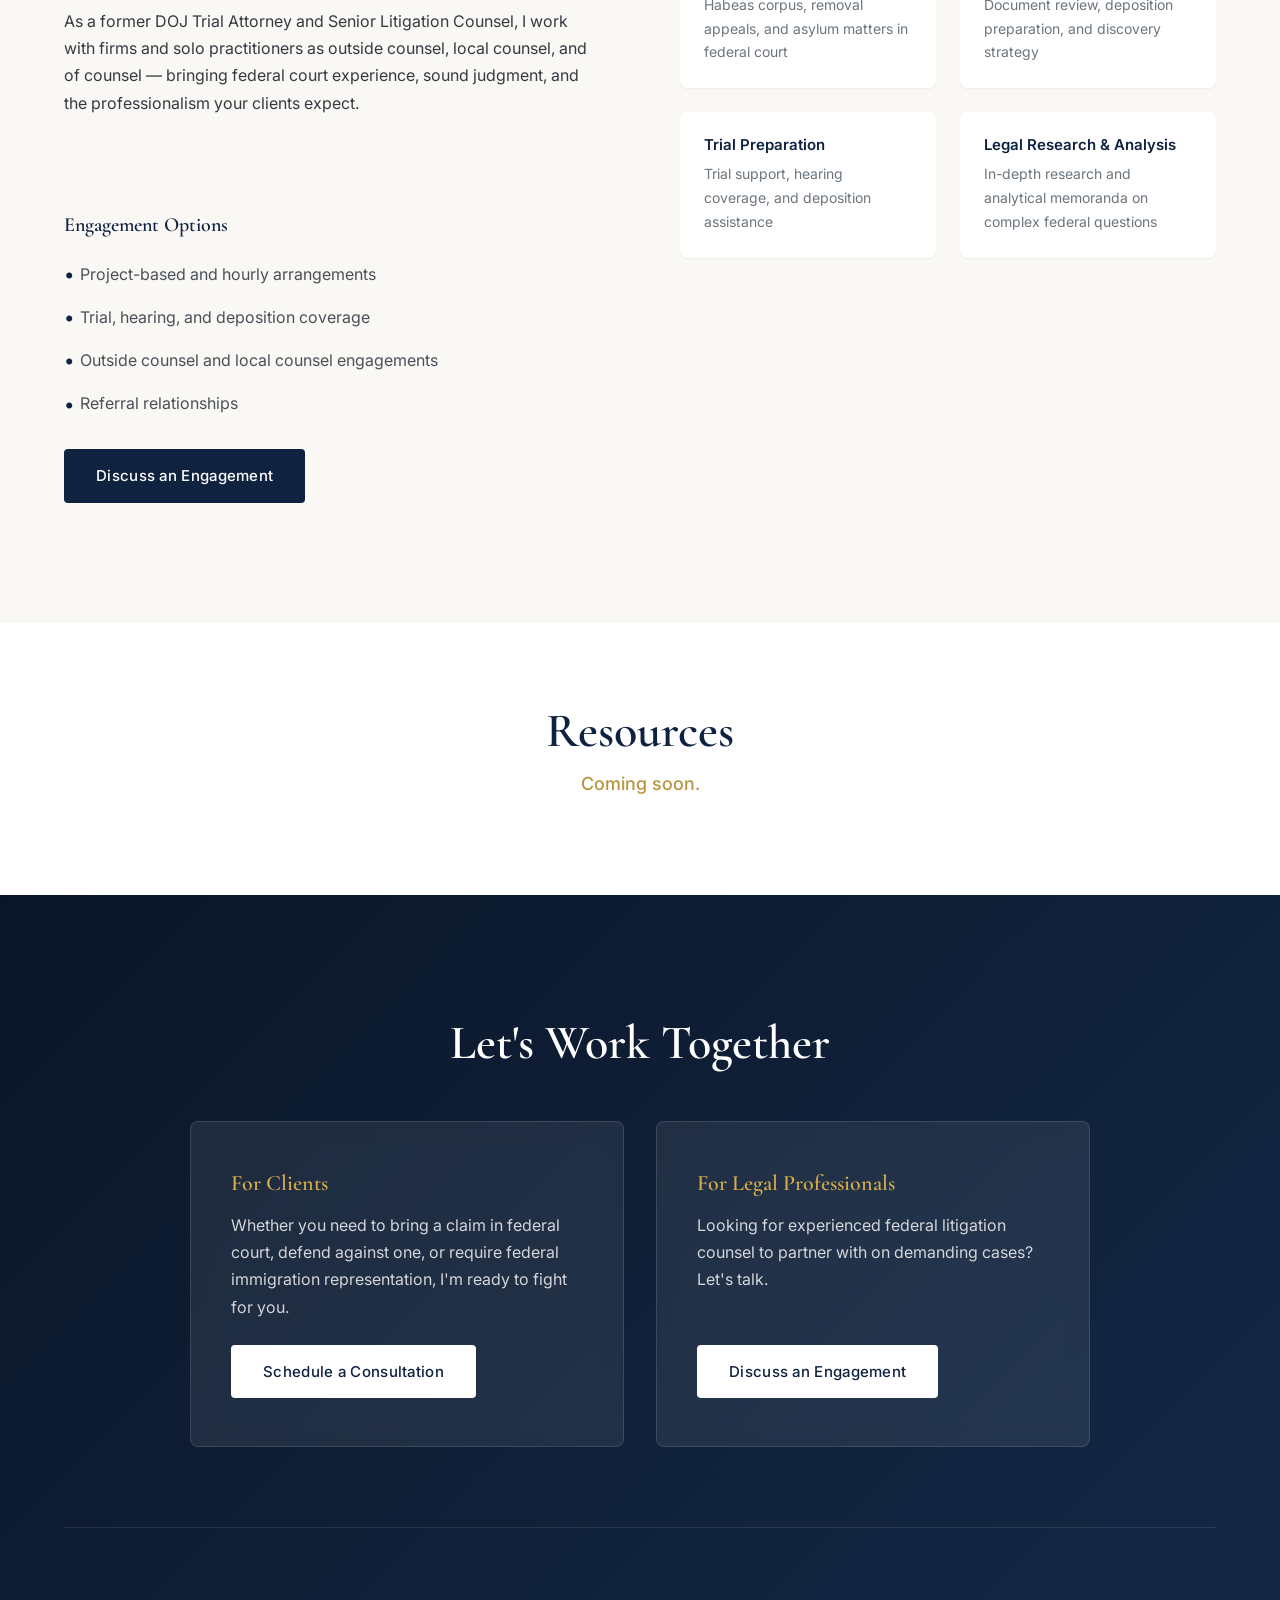
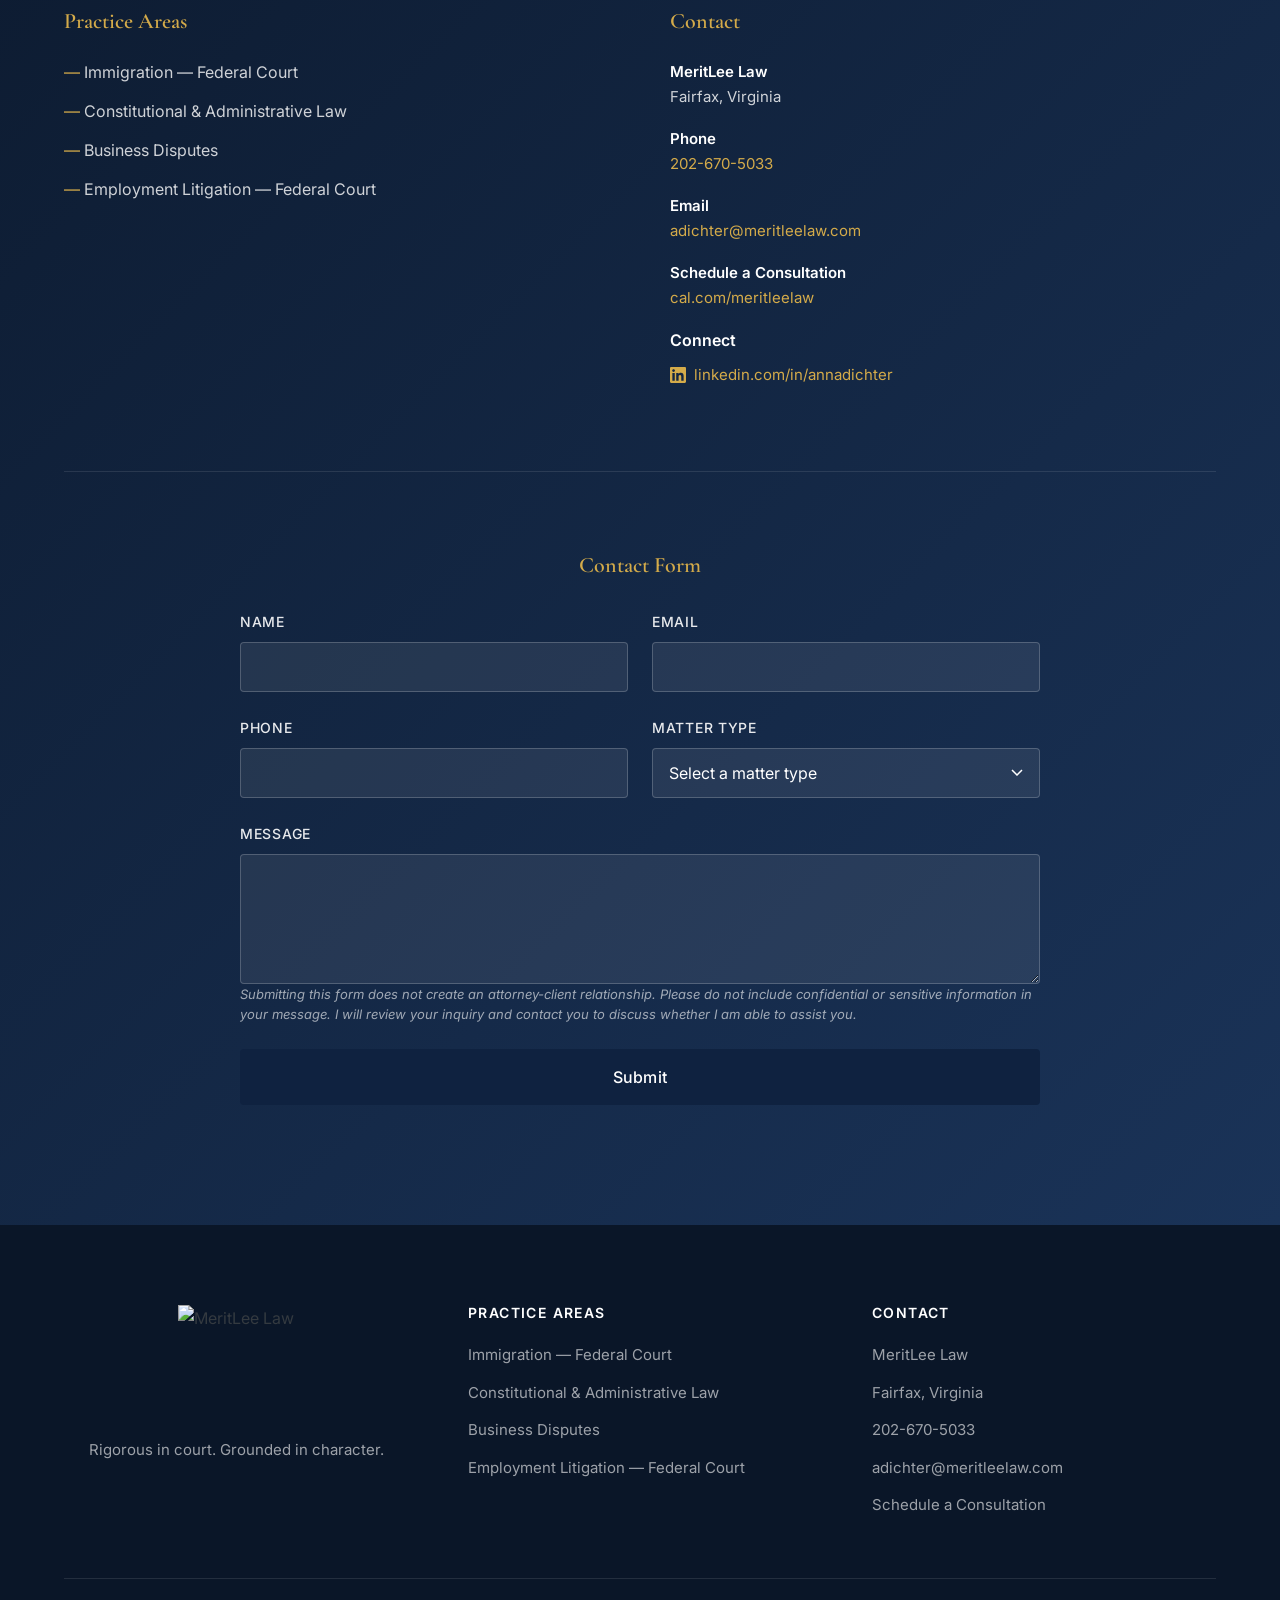
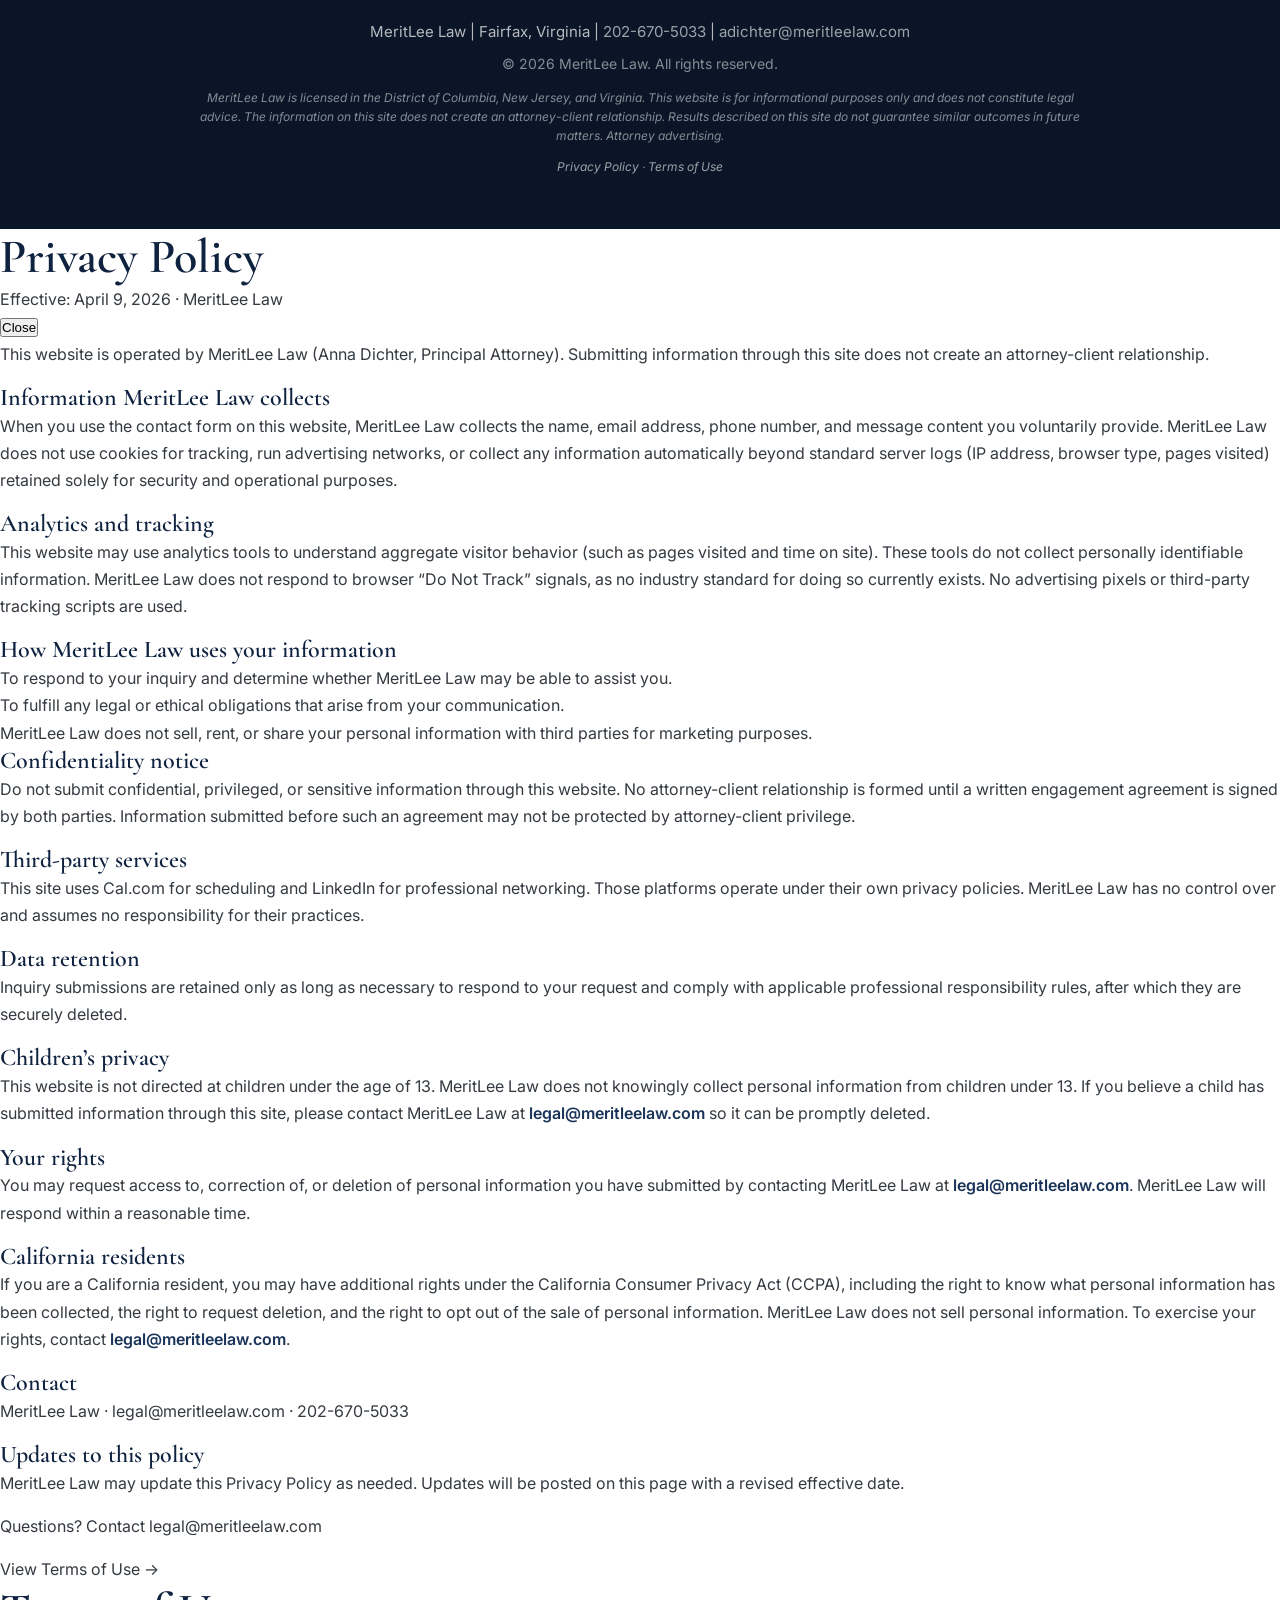
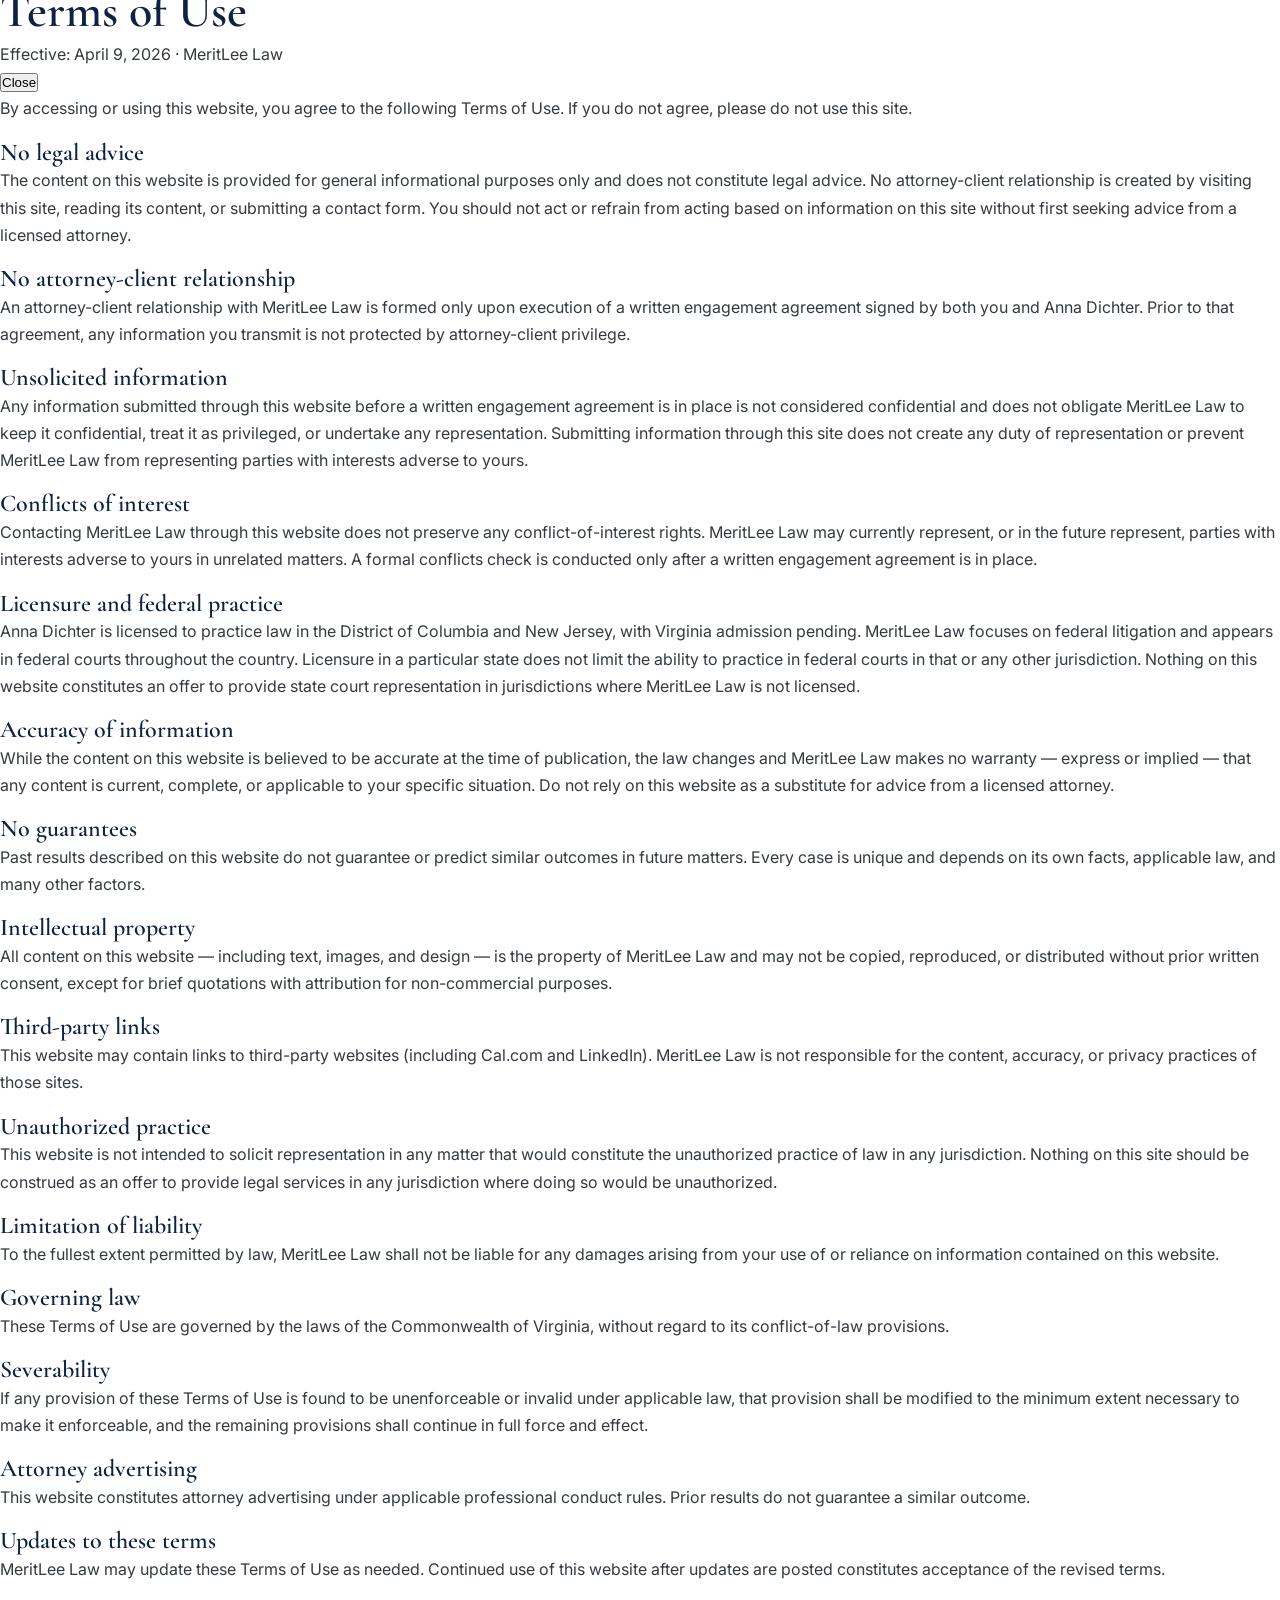
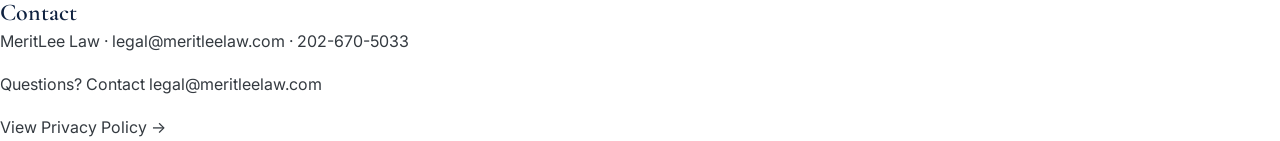
==== commit e5ef3cd7: "Update index.html" ====
--- a/index.html
+++ b/index.html
@@ -133,7 +133,7 @@
                             <div class="credential credential-wide">
                                 <span class="credential-label">Admissions</span>
                                 <span class="credential-value">Bar Admissions: District of Columbia | New Jersey | Virginia </span>
-                                <span class="credential-value">Federal Court Admissions: First Circuit, Second Circuit, Third Circuit, Fourth Circuit, Seventh Circuit, Eleventh Circuit, D.C. Circuit, District of Colorado, District of Columbia, Southern District of Illinois, District of Maryland, Eastern District of Missouri, District of New Jersey, District of New Mexico, Northern District of New York, Southern District of Texas, Western District of Wisconsin, Court of Federal Claims</span>
+                                <span class="credential-value">Federal Court Admissions: First Circuit, Second Circuit, Third Circuit, Fourth Circuit, Seventh Circuit, Eleventh Circuit, D.C. Circuit, District of Colorado, District of Columbia, Southern District of Illinois, District of Maryland, Eastern District of Missouri, District of New Jersey, District of New Mexico, Northern District of New York, Southern District of Texas, Eastern District of Virginia, Western District of Virginia, Western District of Wisconsin, Court of Federal Claims</span>
                             </div>
                             <div class="credential credential-wide">
                                 <span class="credential-label">Recognition</span>
@@ -484,7 +484,7 @@
             <div class="footer-bottom">
                 <p class="footer-contact-line">MeritLee Law | Fairfax, Virginia | <a href="tel:2026705033">202-670-5033</a> | <a href="mailto:adichter@meritleelaw.com">adichter@meritleelaw.com</a></p>
                 <p>&copy; 2026 MeritLee Law. All rights reserved.</p>
-                <p class="disclaimer">MeritLee Law is licensed in the District of Columbia and New Jersey. Virginia admission pending. This website is for informational purposes only and does not constitute legal advice. The information on this site does not create an attorney-client relationship. Results described on this site do not guarantee similar outcomes in future matters. Attorney advertising.</p>
+                <p class="disclaimer">MeritLee Law is licensed in the District of Columbia, New Jersey, and Virginia. This website is for informational purposes only and does not constitute legal advice. The information on this site does not create an attorney-client relationship. Results described on this site do not guarantee similar outcomes in future matters. Attorney advertising.</p>
                 <p class="disclaimer footer-legal-links">
                     <a href="#" onclick="event.preventDefault();document.getElementById('pp').classList.add('open')">Privacy Policy</a> · <a href="#" onclick="event.preventDefault();document.getElementById('tu').classList.add('open')">Terms of Use</a>
                 </p>
